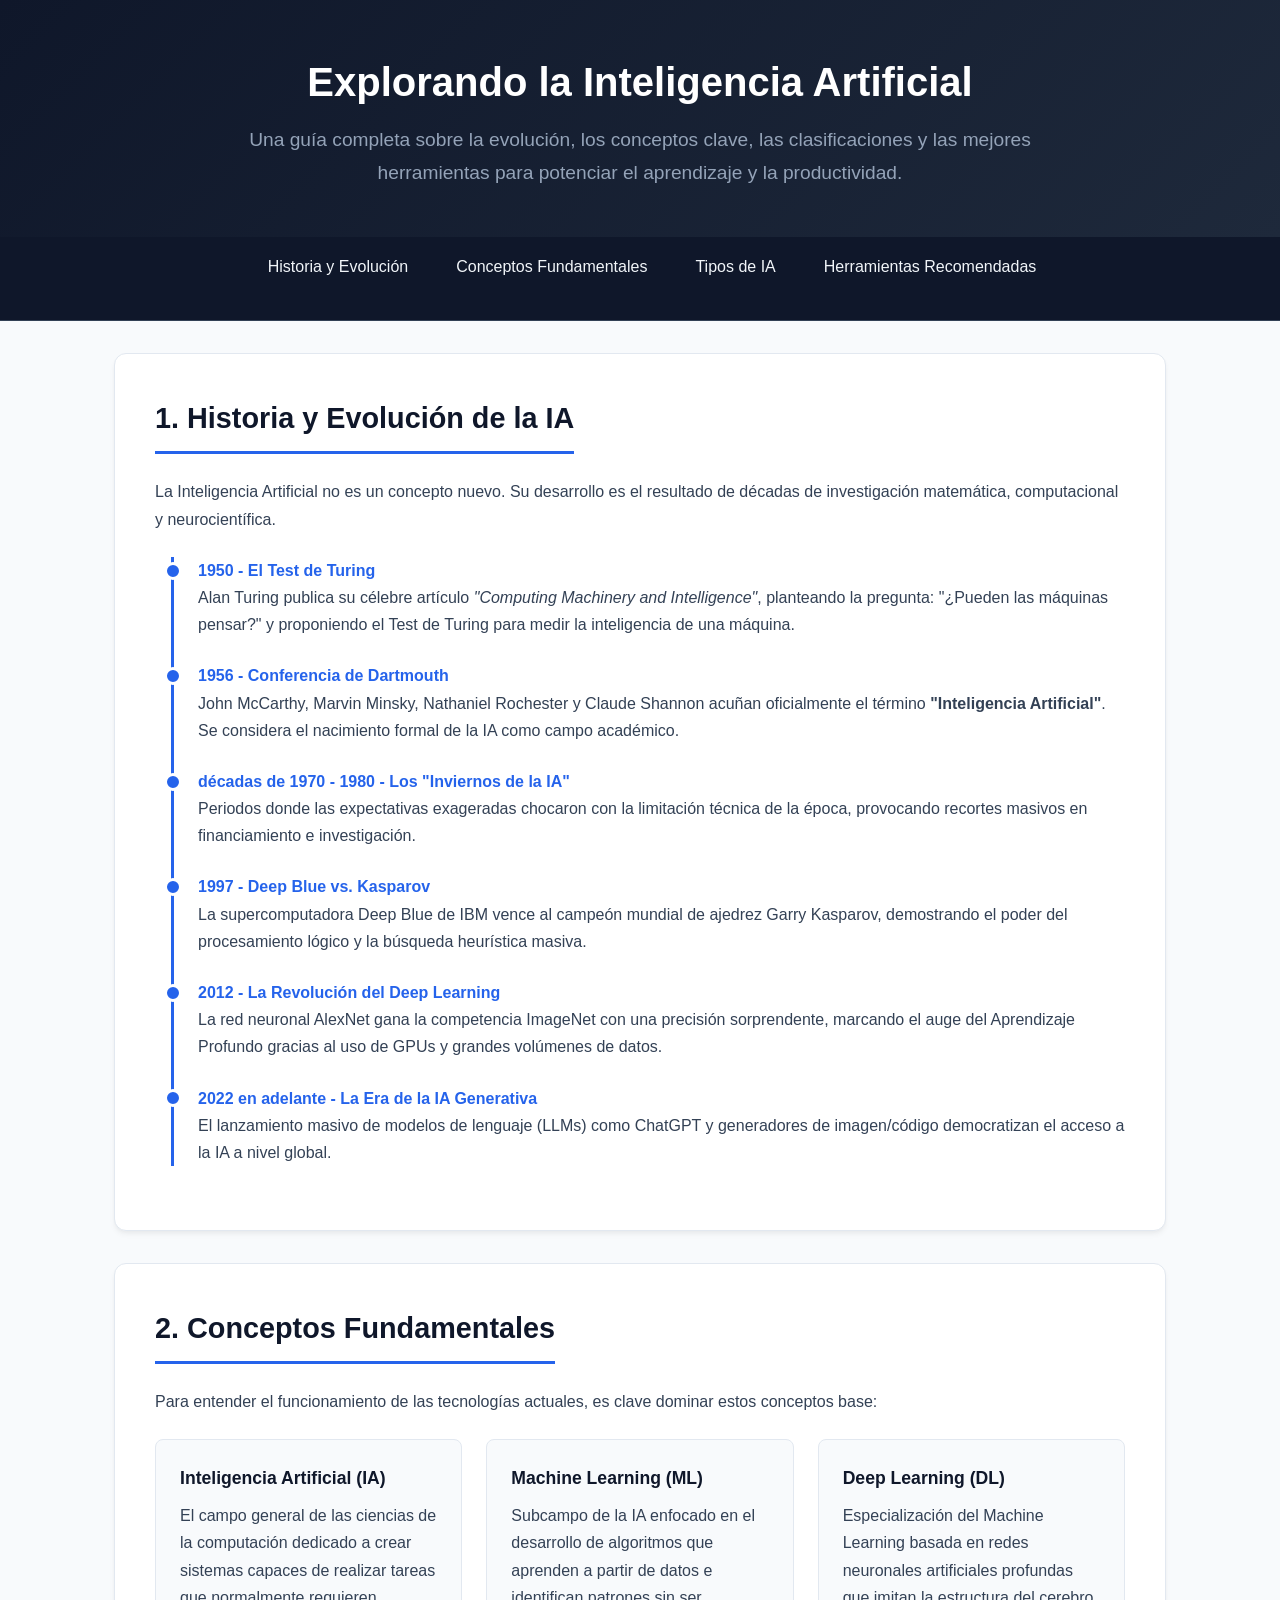
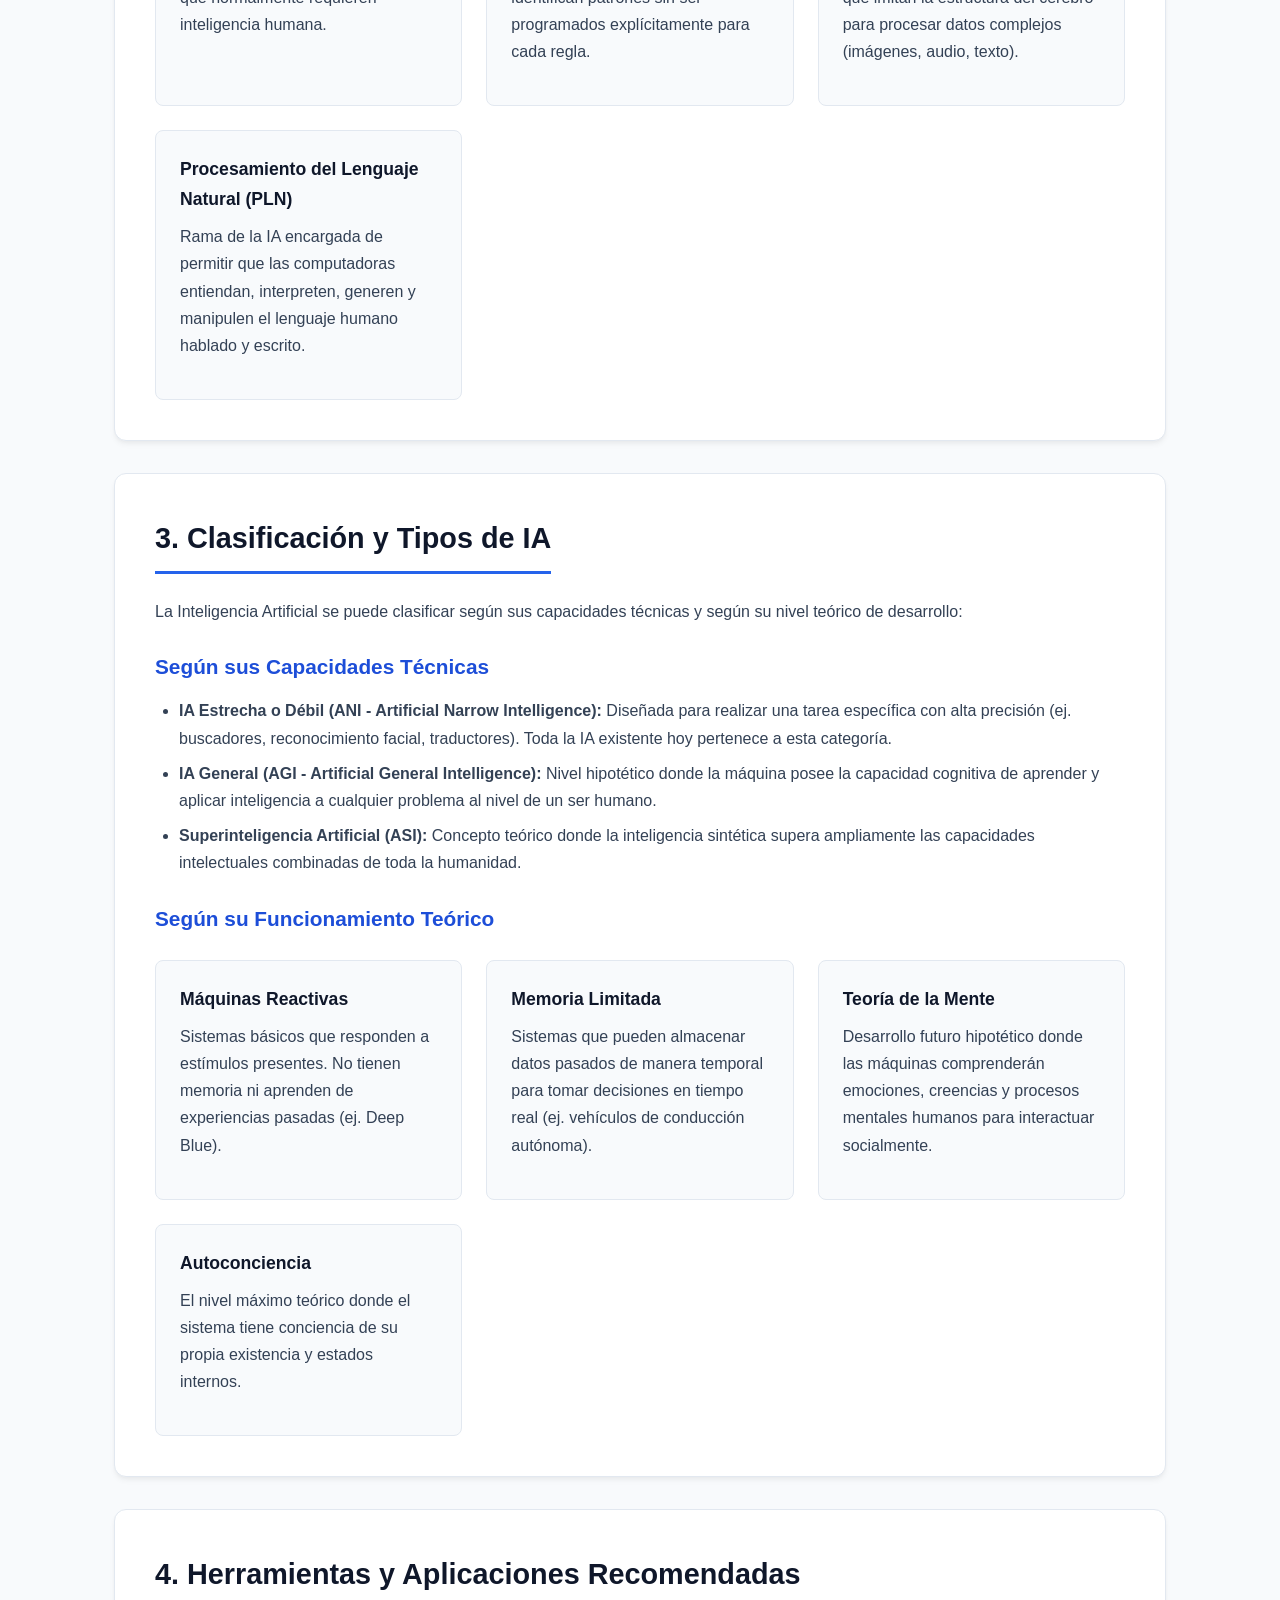
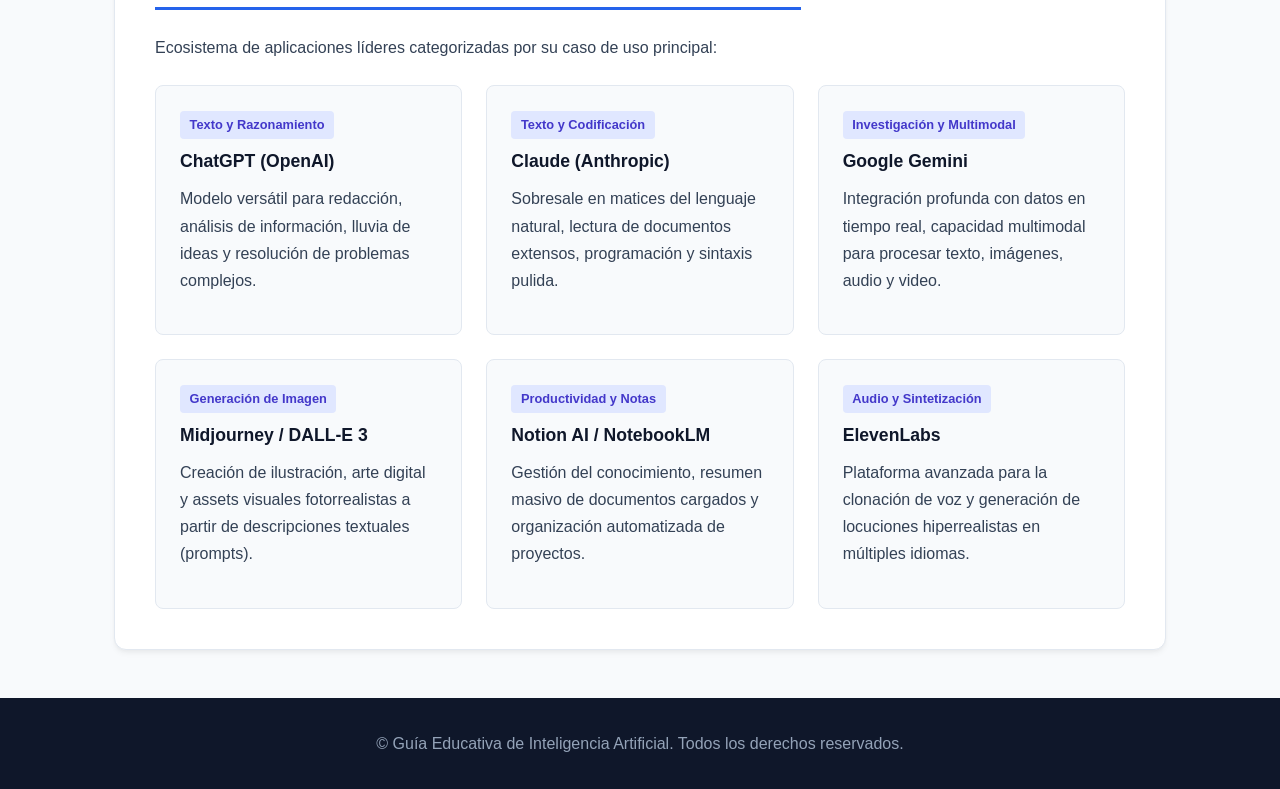
==== index.html @ cfc75004 "Add files via upload" ====
<!DOCTYPE html>
<html lang="es">
<head>
    <meta charset="UTF-8">
    <meta name="viewport" content="width=device-width, initial-scale=1.0">
    <title>Guía Completa de Inteligencia Artificial | Conceptos, Historia y Herramientas</title>
    <style>
        :root {
            --primary-color: #2563eb;
            --primary-dark: #1d4ed8;
            --secondary-color: #0f172a;
            --bg-color: #f8fafc;
            --card-bg: #ffffff;
            --text-color: #334155;
            --heading-color: #0f172a;
            --border-color: #e2e8f0;
            --accent-color: #3b82f6;
        }

        * {
            box-sizing: border-box;
            margin: 0;
            padding: 0;
        }

        body {
            font-family: 'Segoe UI', Roboto, Helvetica, Arial, sans-serif;
            line-height: 1.7;
            background-color: var(--bg-color);
            color: var(--text-color);
        }

        /* Header & Navegación */
        header {
            background: linear-gradient(135deg, var(--secondary-color), #1e293b);
            color: #ffffff;
            padding: 3rem 1.5rem;
            text-align: center;
        }

        header h1 {
            font-size: 2.5rem;
            margin-bottom: 0.5rem;
            color: #ffffff;
        }

        header p {
            font-size: 1.2rem;
            color: #94a3b8;
            max-width: 800px;
            margin: 0 auto;
        }

        nav {
            background-color: var(--secondary-color);
            position: sticky;
            top: 0;
            z-index: 100;
            border-bottom: 1px solid #334155;
        }

        nav ul {
            display: flex;
            justify-content: center;
            list-style: none;
            flex-wrap: wrap;
        }

        nav a {
            color: #f1f5f9;
            text-decoration: none;
            padding: 1rem 1.5rem;
            display: block;
            font-weight: 500;
            transition: background-color 0.2s, color 0.2s;
        }

        nav a:hover {
            background-color: var(--primary-color);
            color: #ffffff;
        }

        /* Contenedor Principal */
        .container {
            max-width: 1100px;
            margin: 2rem auto;
            padding: 0 1.5rem;
        }

        section {
            background: var(--card-bg);
            padding: 2.5rem;
            margin-bottom: 2rem;
            border-radius: 12px;
            box-shadow: 0 4px 6px -1px rgba(0, 0, 0, 0.05), 0 2px 4px -1px rgba(0, 0, 0, 0.03);
            border: 1px solid var(--border-color);
        }

        h2 {
            color: var(--heading-color);
            font-size: 1.8rem;
            margin-bottom: 1.5rem;
            padding-bottom: 0.5rem;
            border-bottom: 3px solid var(--primary-color);
            display: inline-block;
        }

        h3 {
            color: var(--primary-dark);
            font-size: 1.3rem;
            margin: 1.5rem 0 0.8rem 0;
        }

        p {
            margin-bottom: 1rem;
        }

        /* Línea del Tiempo - Historia */
        .timeline {
            position: relative;
            border-left: 3px solid var(--primary-color);
            margin: 1.5rem 0 1.5rem 1rem;
            padding-left: 1.5rem;
        }

        .timeline-item {
            margin-bottom: 1.5rem;
            position: relative;
        }

        .timeline-item::before {
            content: '';
            position: absolute;
            left: -2.1rem;
            top: 0.3rem;
            width: 12px;
            height: 12px;
            border-radius: 50%;
            background-color: var(--primary-color);
            border: 3px solid #ffffff;
        }

        .timeline-date {
            font-weight: bold;
            color: var(--primary-color);
        }

        /* Tarjetas y Rejillas */
        .grid {
            display: grid;
            grid-template-columns: repeat(auto-fit, minmax(280px, 1fr));
            gap: 1.5rem;
            margin-top: 1.5rem;
        }

        .card {
            background-color: #f8fafc;
            border: 1px solid var(--border-color);
            border-radius: 8px;
            padding: 1.5rem;
            transition: transform 0.2s, box-shadow 0.2s;
        }

        .card:hover {
            transform: translateY(-3px);
            box-shadow: 0 10px 15px -3px rgba(0, 0, 0, 0.1);
        }

        .card h4 {
            color: var(--heading-color);
            margin-bottom: 0.5rem;
            font-size: 1.1rem;
        }

        /* Etiqueta de categorías */
        .badge {
            display: inline-block;
            background-color: #e0e7ff;
            color: #4338ca;
            font-size: 0.8rem;
            padding: 0.2rem 0.6rem;
            border-radius: 4px;
            font-weight: 600;
            margin-bottom: 0.5rem;
        }

        /* Listas detalladas */
        ul {
            margin-left: 1.5rem;
            margin-bottom: 1rem;
        }

        li {
            margin-bottom: 0.5rem;
        }

        /* Footer */
        footer {
            text-align: center;
            padding: 2rem;
            background-color: var(--secondary-color);
            color: #94a3b8;
            margin-top: 3rem;
        }

        footer p {
            margin: 0;
        }

        /* Responsive */
        @media (max-width: 768px) {
            header h1 {
                font-size: 1.8rem;
            }
            nav ul {
                flex-direction: column;
                text-align: center;
            }
            section {
                padding: 1.5rem;
            }
        }
    </style>
</head>
<body>

    <header>
        <h1>Explorando la Inteligencia Artificial</h1>
        <p>Una guía completa sobre la evolución, los conceptos clave, las clasificaciones y las mejores herramientas para potenciar el aprendizaje y la productividad.</p>
    </header>

    <nav>
        <ul>
            <li><a href="#historia">Historia y Evolución</a></li>
            <li><a href="#conceptos">Conceptos Fundamentales</a></li>
            <li><a href="#tipos">Tipos de IA</a></li>
            <li><a href="#herramientas">Herramientas Recomendadas</a></li>
        </ul>
    </nav>

    <div class="container">

        <!-- SECCIÓN 1: HISTORIA -->
        <section id="historia">
            <h2>1. Historia y Evolución de la IA</h2>
            <p>La Inteligencia Artificial no es un concepto nuevo. Su desarrollo es el resultado de décadas de investigación matemática, computacional y neurocientífica.</p>

            <div class="timeline">
                <div class="timeline-item">
                    <span class="timeline-date">1950 - El Test de Turing</span>
                    <p>Alan Turing publica su célebre artículo <em>"Computing Machinery and Intelligence"</em>, planteando la pregunta: "¿Pueden las máquinas pensar?" y proponiendo el Test de Turing para medir la inteligencia de una máquina.</p>
                </div>
                <div class="timeline-item">
                    <span class="timeline-date">1956 - Conferencia de Dartmouth</span>
                    <p>John McCarthy, Marvin Minsky, Nathaniel Rochester y Claude Shannon acuñan oficialmente el término <strong>"Inteligencia Artificial"</strong>. Se considera el nacimiento formal de la IA como campo académico.</p>
                </div>
                <div class="timeline-item">
                    <span class="timeline-date">décadas de 1970 - 1980 - Los "Inviernos de la IA"</span>
                    <p>Periodos donde las expectativas exageradas chocaron con la limitación técnica de la época, provocando recortes masivos en financiamiento e investigación.</p>
                </div>
                <div class="timeline-item">
                    <span class="timeline-date">1997 - Deep Blue vs. Kasparov</span>
                    <p>La supercomputadora Deep Blue de IBM vence al campeón mundial de ajedrez Garry Kasparov, demostrando el poder del procesamiento lógico y la búsqueda heurística masiva.</p>
                </div>
                <div class="timeline-item">
                    <span class="timeline-date">2012 - La Revolución del Deep Learning</span>
                    <p>La red neuronal AlexNet gana la competencia ImageNet con una precisión sorprendente, marcando el auge del Aprendizaje Profundo gracias al uso de GPUs y grandes volúmenes de datos.</p>
                </div>
                <div class="timeline-item">
                    <span class="timeline-date">2022 en adelante - La Era de la IA Generativa</span>
                    <p>El lanzamiento masivo de modelos de lenguaje (LLMs) como ChatGPT y generadores de imagen/código democratizan el acceso a la IA a nivel global.</p>
                </div>
            </div>
        </section>

        <!-- SECCIÓN 2: CONCEPTOS -->
        <section id="conceptos">
            <h2>2. Conceptos Fundamentales</h2>
            <p>Para entender el funcionamiento de las tecnologías actuales, es clave dominar estos conceptos base:</p>

            <div class="grid">
                <div class="card">
                    <h4>Inteligencia Artificial (IA)</h4>
                    <p>El campo general de las ciencias de la computación dedicado a crear sistemas capaces de realizar tareas que normalmente requieren inteligencia humana.</p>
                </div>
                <div class="card">
                    <h4>Machine Learning (ML)</h4>
                    <p>Subcampo de la IA enfocado en el desarrollo de algoritmos que aprenden a partir de datos e identifican patrones sin ser programados explícitamente para cada regla.</p>
                </div>
                <div class="card">
                    <h4>Deep Learning (DL)</h4>
                    <p>Especialización del Machine Learning basada en redes neuronales artificiales profundas que imitan la estructura del cerebro para procesar datos complejos (imágenes, audio, texto).</p>
                </div>
                <div class="card">
                    <h4>Procesamiento del Lenguaje Natural (PLN)</h4>
                    <p>Rama de la IA encargada de permitir que las computadoras entiendan, interpreten, generen y manipulen el lenguaje humano hablado y escrito.</p>
                </div>
            </div>
        </section>

        <!-- SECCIÓN 3: TIPOS DE IA -->
        <section id="tipos">
            <h2>3. Clasificación y Tipos de IA</h2>
            <p>La Inteligencia Artificial se puede clasificar según sus capacidades técnicas y según su nivel teórico de desarrollo:</p>

            <h3>Según sus Capacidades Técnicas</h3>
            <ul>
                <li><strong>IA Estrecha o Débil (ANI - Artificial Narrow Intelligence):</strong> Diseñada para realizar una tarea específica con alta precisión (ej. buscadores, reconocimiento facial, traductores). Toda la IA existente hoy pertenece a esta categoría.</li>
                <li><strong>IA General (AGI - Artificial General Intelligence):</strong> Nivel hipotético donde la máquina posee la capacidad cognitiva de aprender y aplicar inteligencia a cualquier problema al nivel de un ser humano.</li>
                <li><strong>Superinteligencia Artificial (ASI):</strong> Concepto teórico donde la inteligencia sintética supera ampliamente las capacidades intelectuales combinadas de toda la humanidad.</li>
            </ul>

            <h3>Según su Funcionamiento Teórico</h3>
            <div class="grid">
                <div class="card">
                    <h4>Máquinas Reactivas</h4>
                    <p>Sistemas básicos que responden a estímulos presentes. No tienen memoria ni aprenden de experiencias pasadas (ej. Deep Blue).</p>
                </div>
                <div class="card">
                    <h4>Memoria Limitada</h4>
                    <p>Sistemas que pueden almacenar datos pasados de manera temporal para tomar decisiones en tiempo real (ej. vehículos de conducción autónoma).</p>
                </div>
                <div class="card">
                    <h4>Teoría de la Mente</h4>
                    <p>Desarrollo futuro hipotético donde las máquinas comprenderán emociones, creencias y procesos mentales humanos para interactuar socialmente.</p>
                </div>
                <div class="card">
                    <h4>Autoconciencia</h4>
                    <p>El nivel máximo teórico donde el sistema tiene conciencia de su propia existencia y estados internos.</p>
                </div>
            </div>
        </section>

        <!-- SECCIÓN 4: HERRAMIENTAS Y APPS RECOMENDADAS -->
        <section id="herramientas">
            <h2>4. Herramientas y Aplicaciones Recomendadas</h2>
            <p>Ecosistema de aplicaciones líderes categorizadas por su caso de uso principal:</p>

            <div class="grid">
                <!-- Texto y Modelos de Lenguaje -->
                <div class="card">
                    <span class="badge">Texto y Razonamiento</span>
                    <h4>ChatGPT (OpenAI)</h4>
                    <p>Modelo versátil para redacción, análisis de información, lluvia de ideas y resolución de problemas complejos.</p>
                </div>

                <div class="card">
                    <span class="badge">Texto y Codificación</span>
                    <h4>Claude (Anthropic)</h4>
                    <p>Sobresale en matices del lenguaje natural, lectura de documentos extensos, programación y sintaxis pulida.</p>
                </div>

                <div class="card">
                    <span class="badge">Investigación y Multimodal</span>
                    <h4>Google Gemini</h4>
                    <p>Integración profunda con datos en tiempo real, capacidad multimodal para procesar texto, imágenes, audio y video.</p>
                </div>

                <!-- Diseño e Imagen -->
                <div class="card">
                    <span class="badge">Generación de Imagen</span>
                    <h4>Midjourney / DALL-E 3</h4>
                    <p>Creación de ilustración, arte digital y assets visuales fotorrealistas a partir de descripciones textuales (prompts).</p>
                </div>

                <!-- Productividad y Video/Audio -->
                <div class="card">
                    <span class="badge">Productividad y Notas</span>
                    <h4>Notion AI / NotebookLM</h4>
                    <p>Gestión del conocimiento, resumen masivo de documentos cargados y organización automatizada de proyectos.</p>
                </div>

                <div class="card">
                    <span class="badge">Audio y Sintetización</span>
                    <h4>ElevenLabs</h4>
                    <p>Plataforma avanzada para la clonación de voz y generación de locuciones hiperrealistas en múltiples idiomas.</p>
                </div>
            </div>
        </section>

    </div>

    <footer>
        <p>&copy; Guía Educativa de Inteligencia Artificial. Todos los derechos reservados.</p>
    </footer>

</body>
</html>
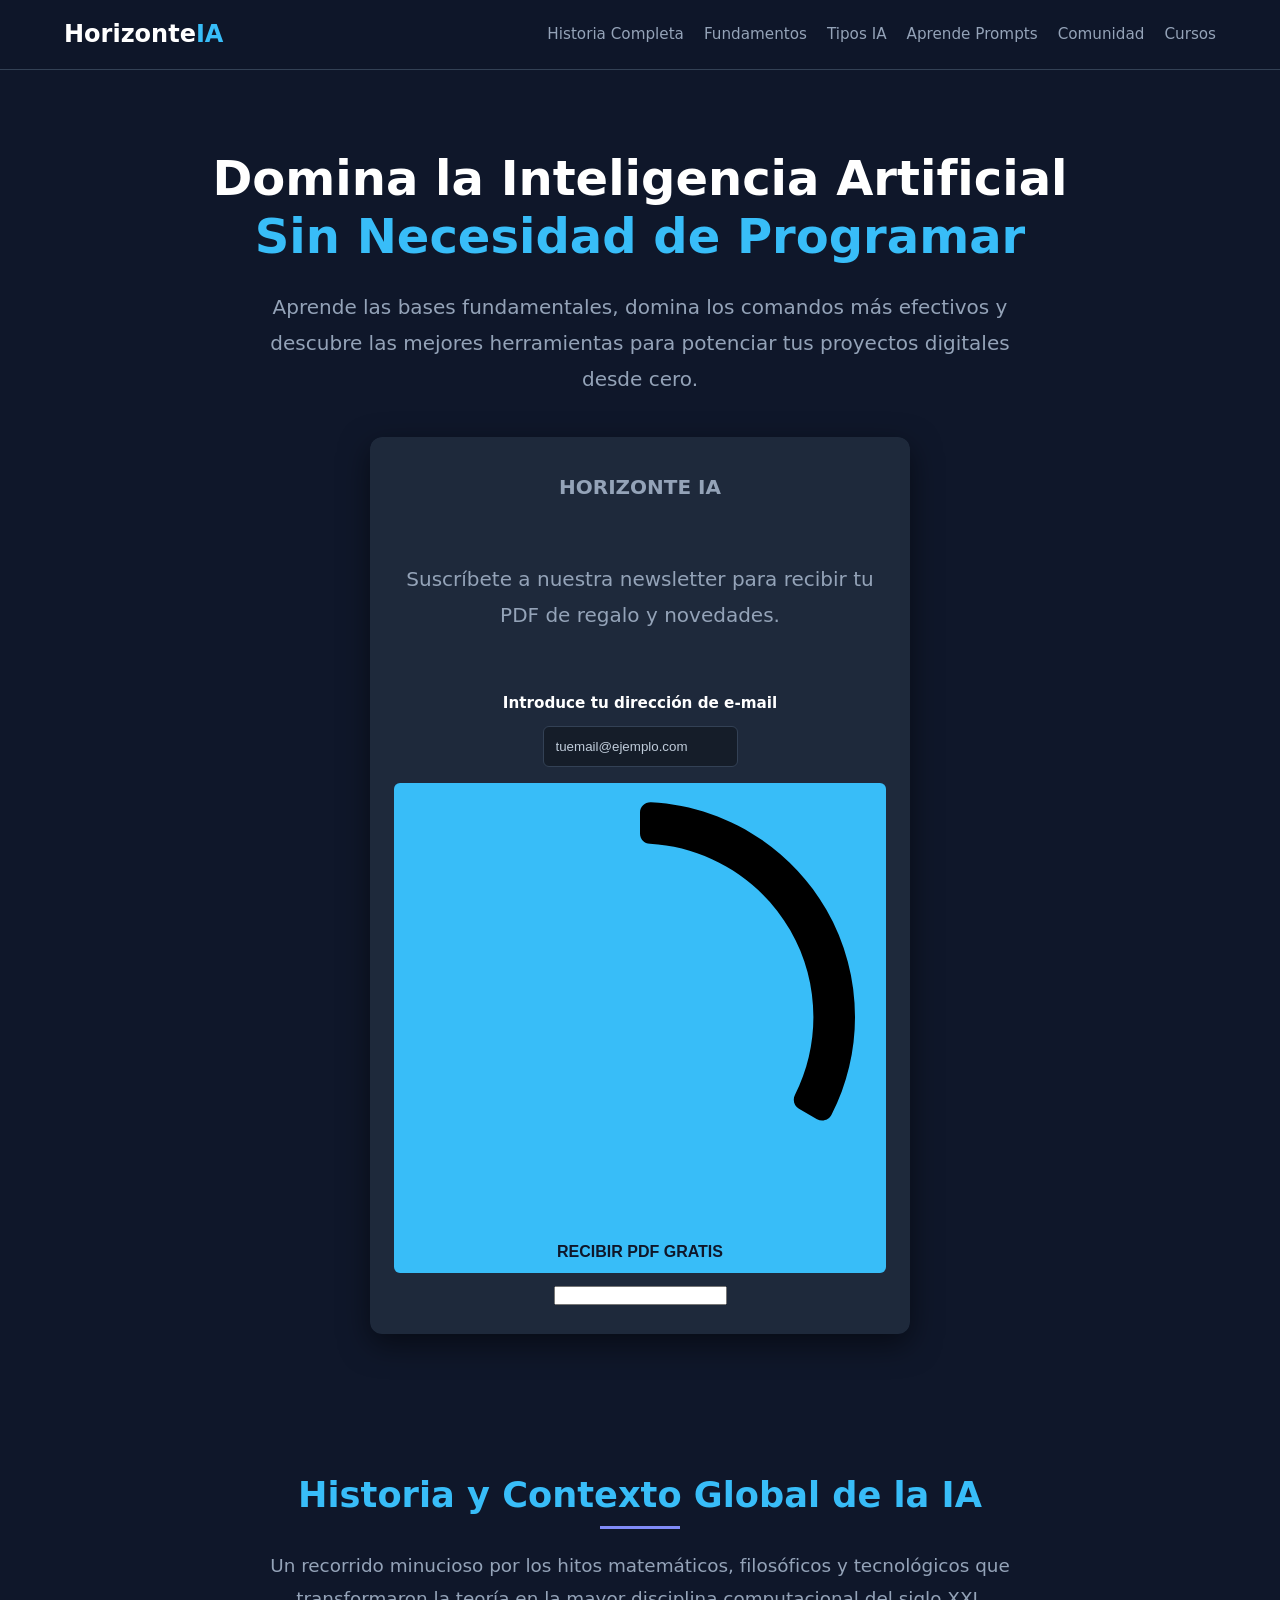
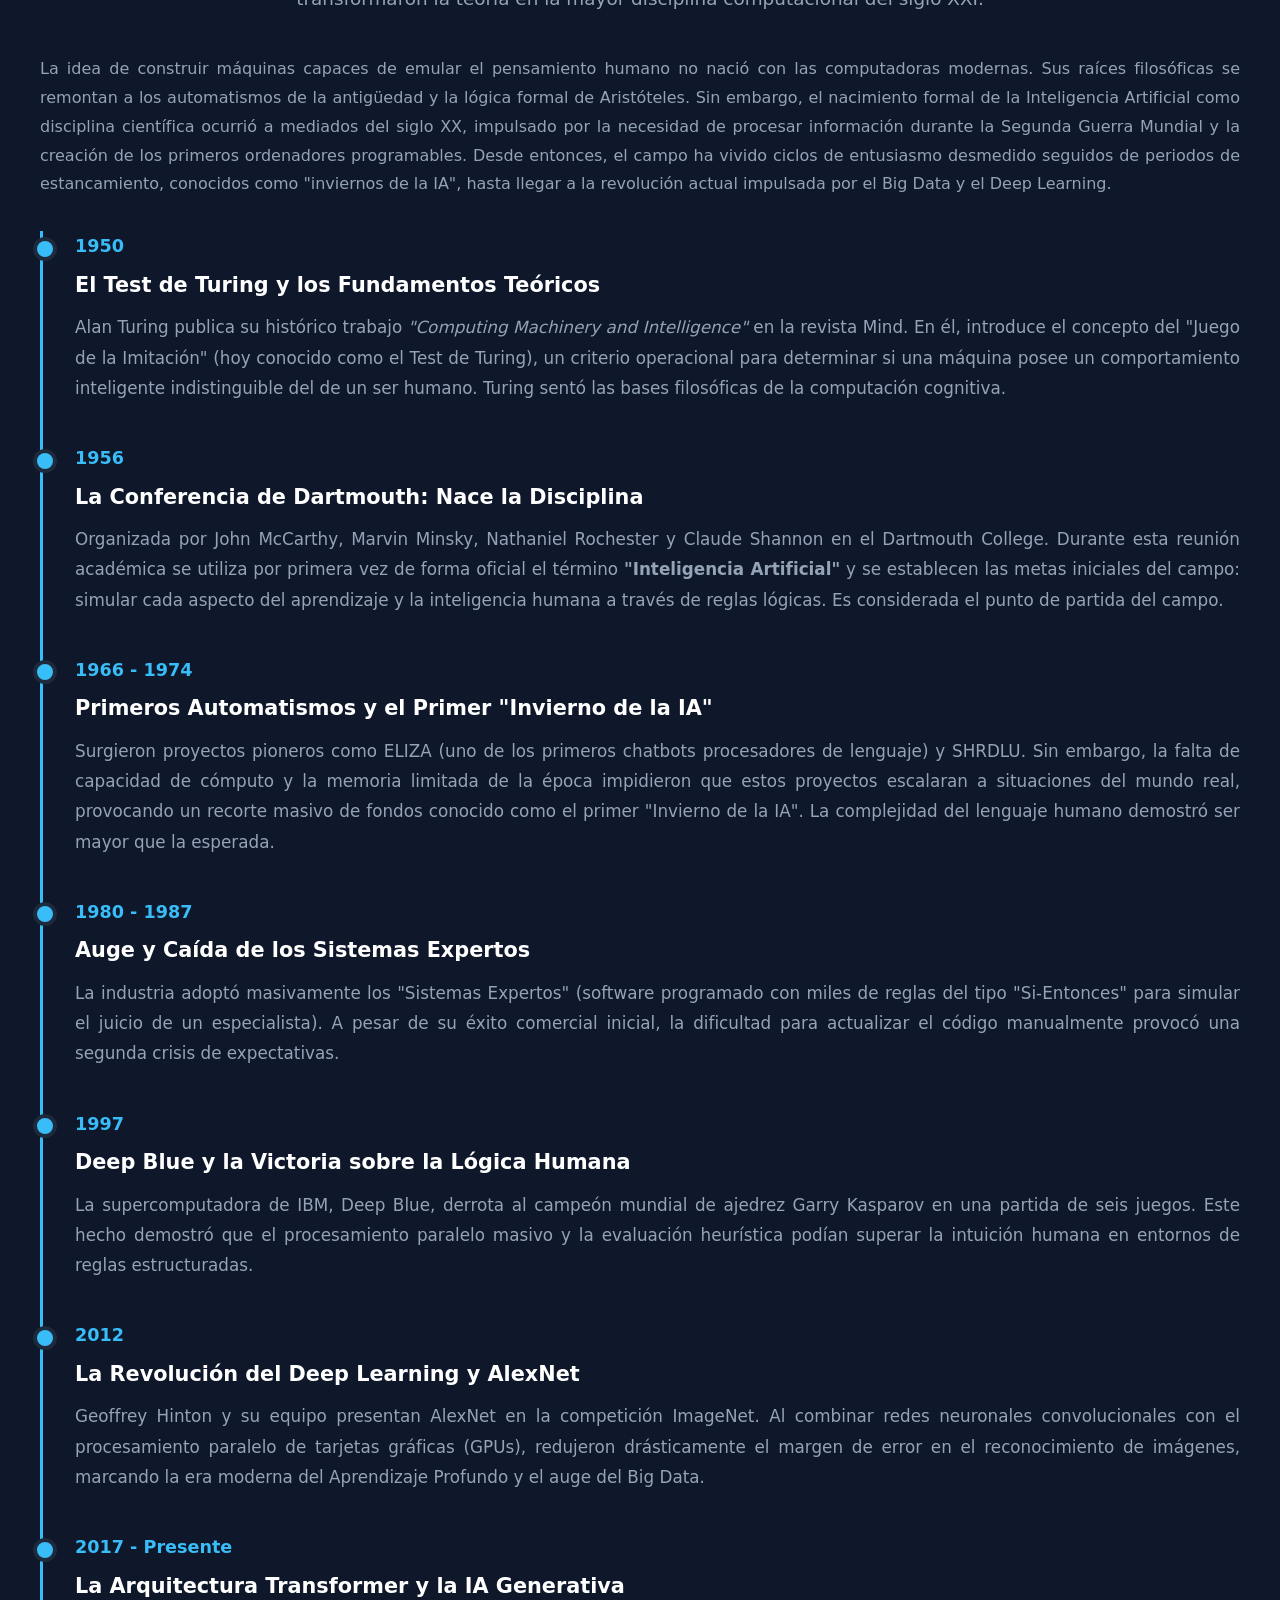
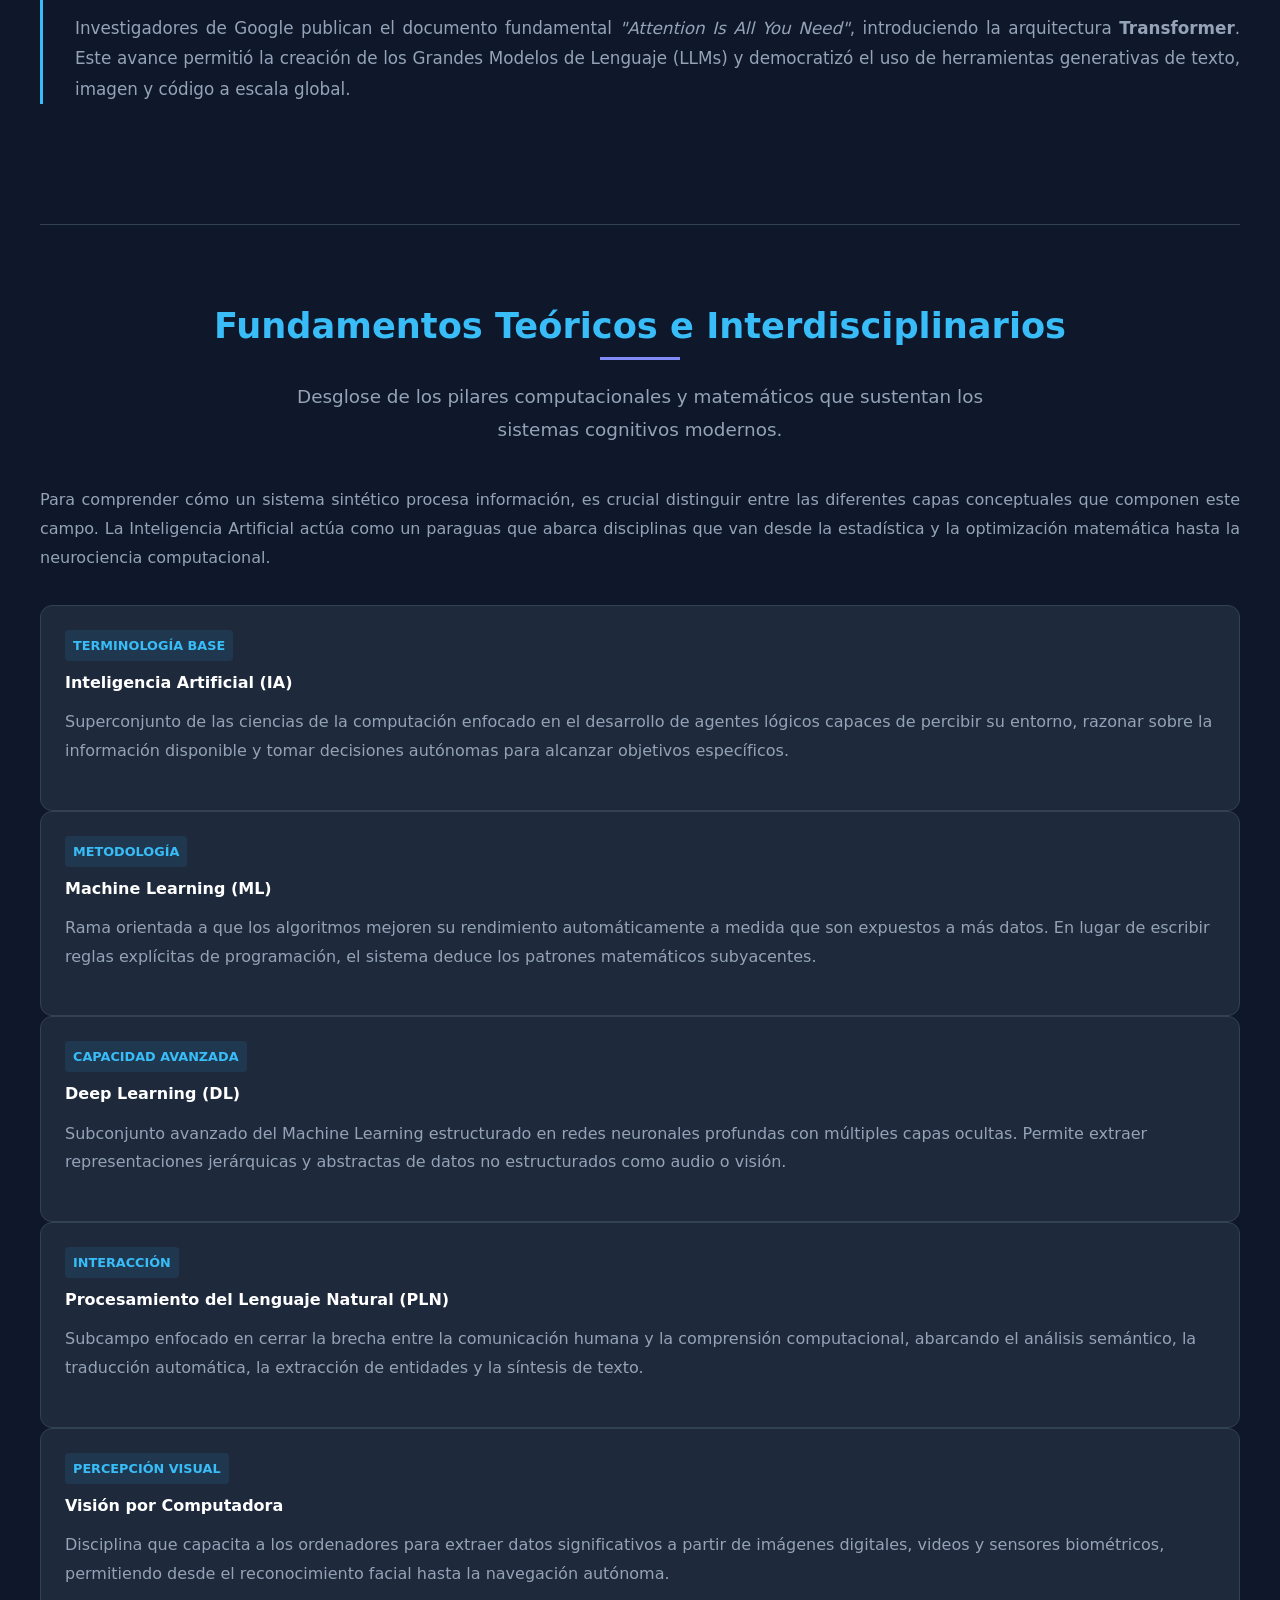
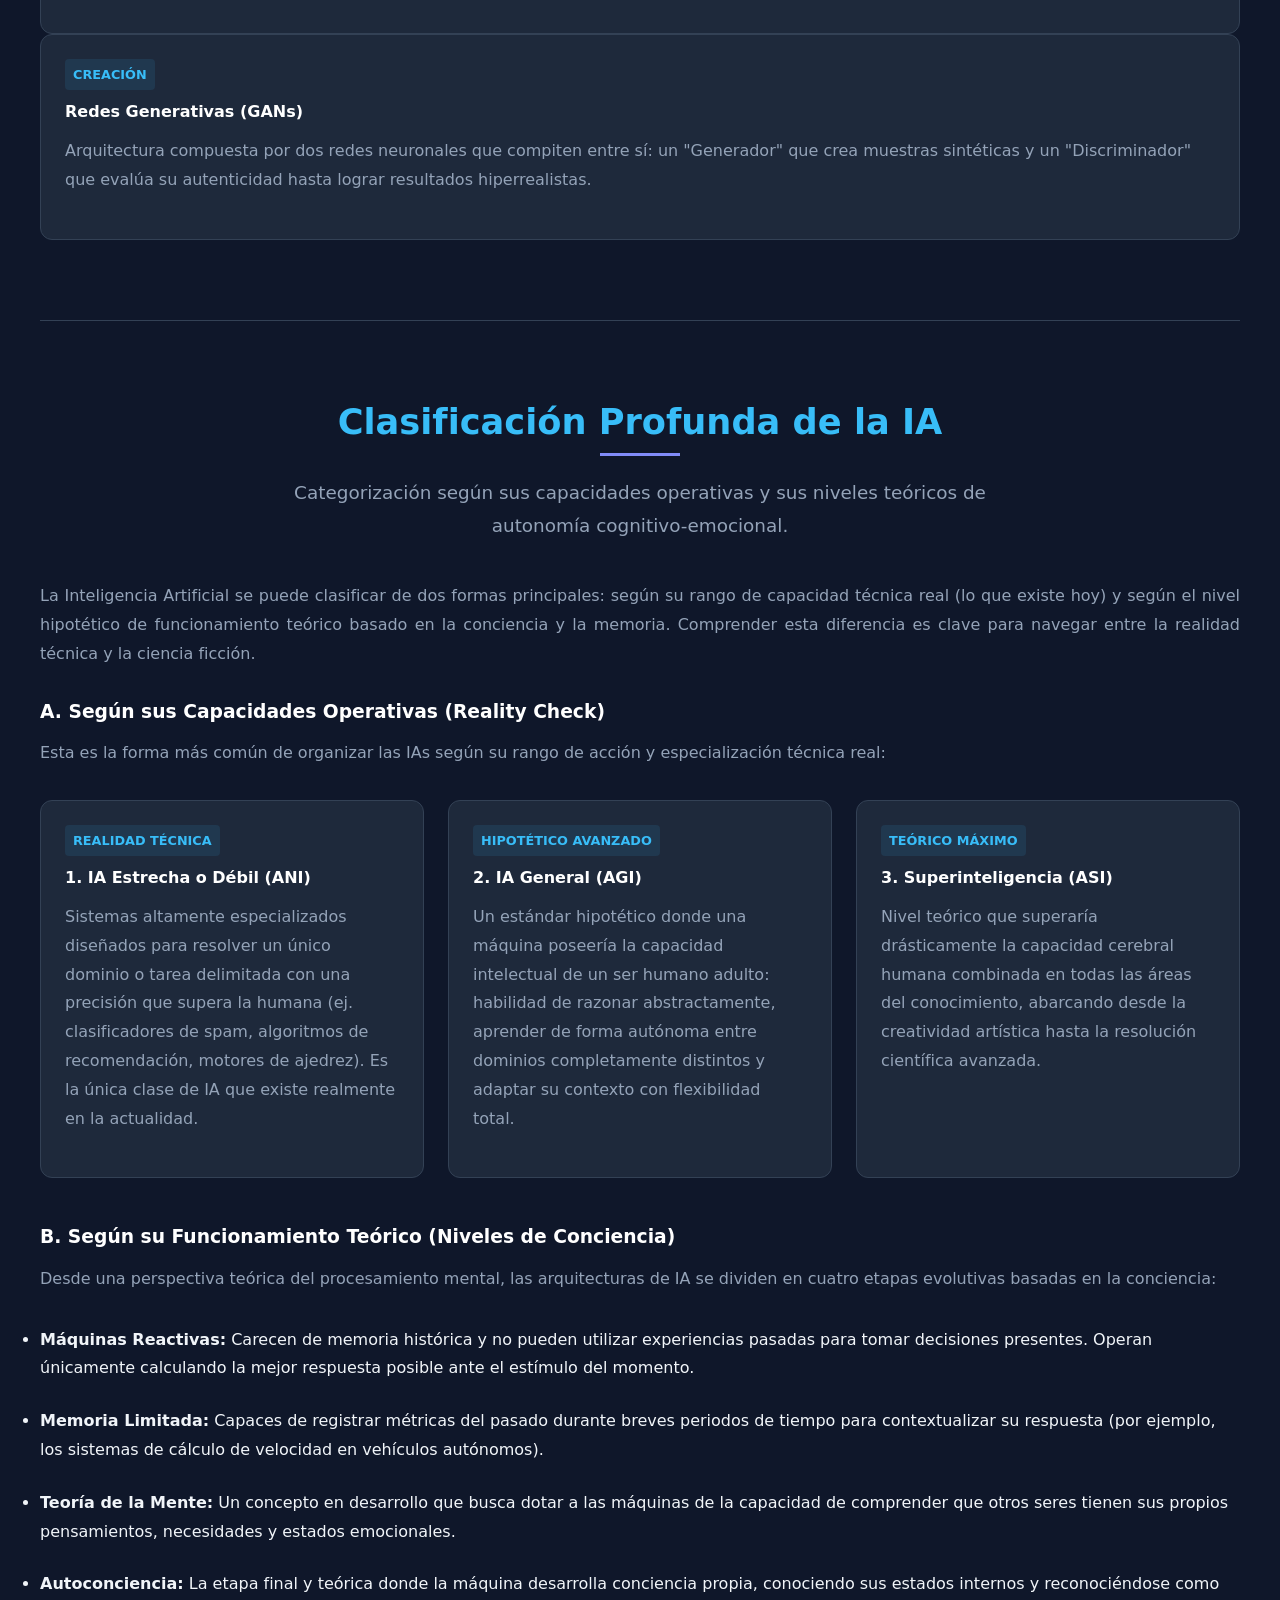
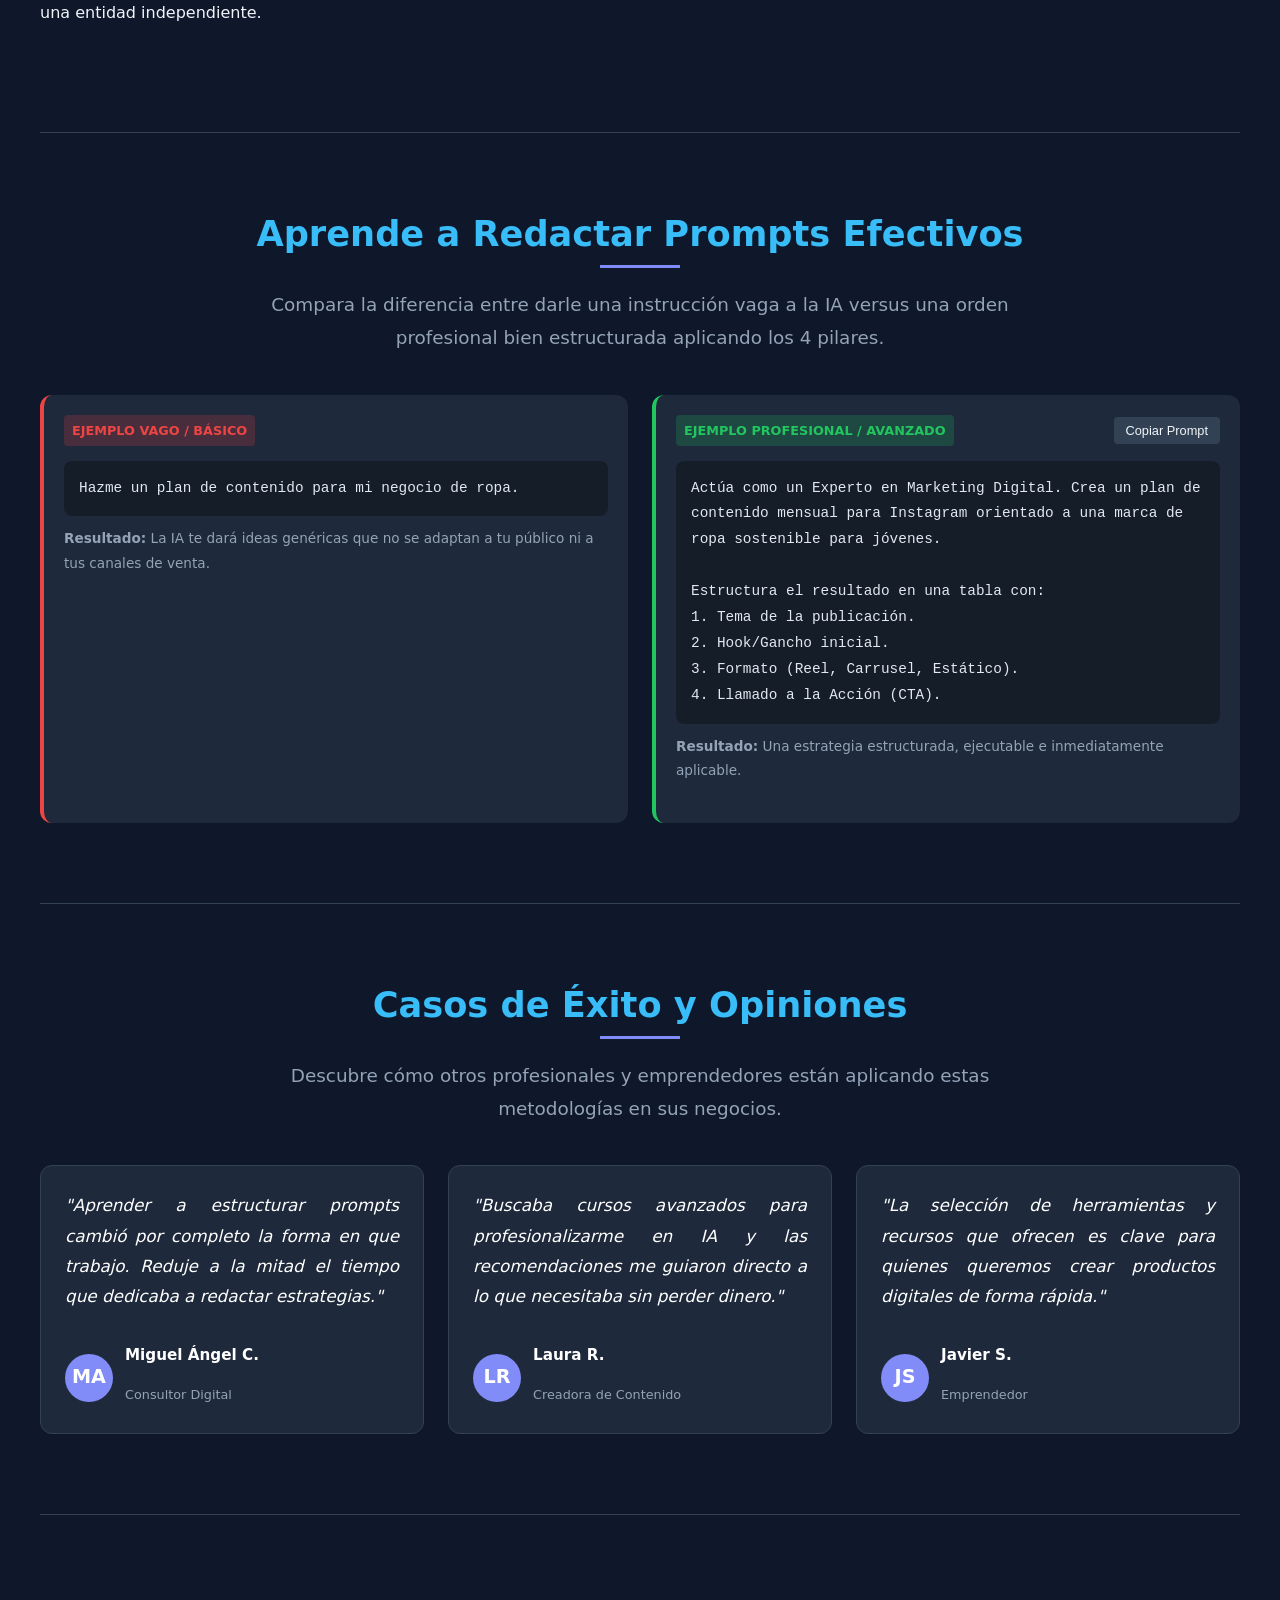
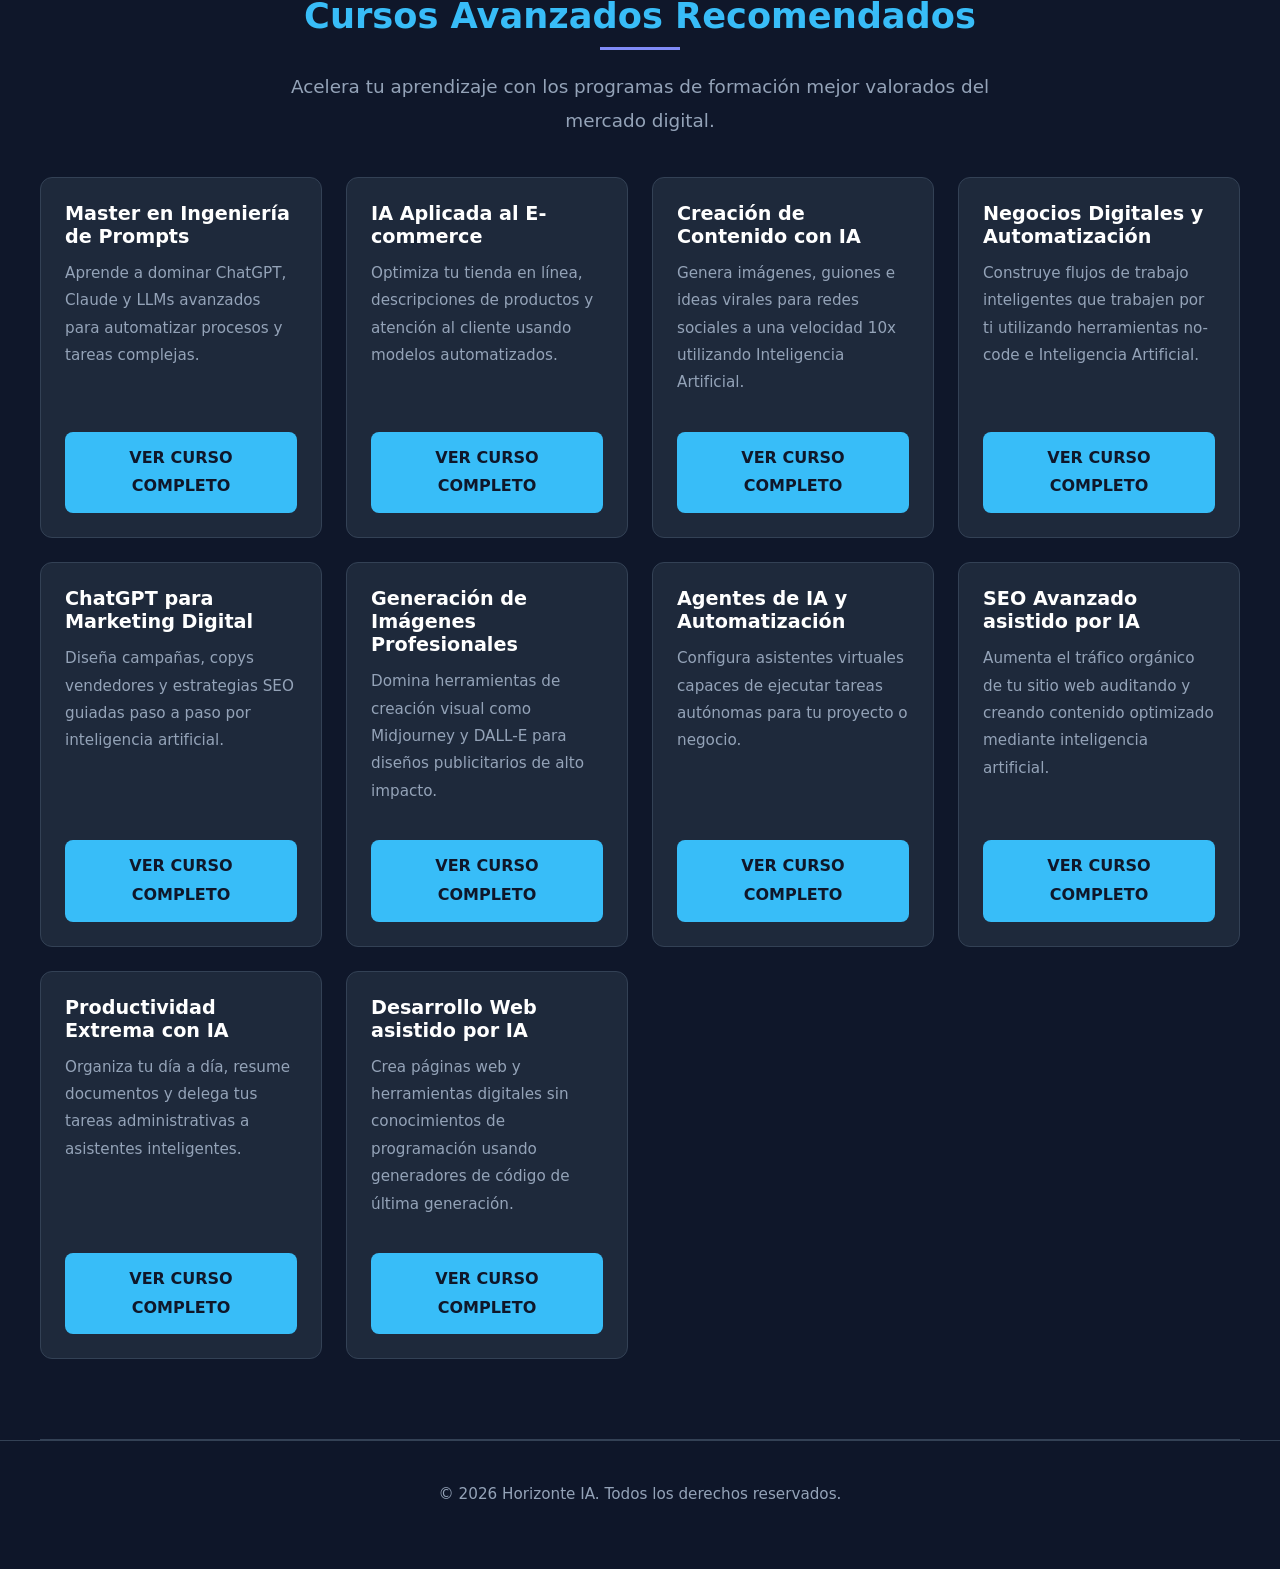
==== commit cbc745bd: "Add files via upload" ====
--- a/index.html
+++ b/index.html
@@ -3,18 +3,79 @@
 <head>
     <meta charset="UTF-8">
     <meta name="viewport" content="width=device-width, initial-scale=1.0">
-    <title>Guía Completa de Inteligencia Artificial | Conceptos, Historia y Herramientas</title>
+    <title>Horizonte IA | Tu Portal Educativo Profesional de Inteligencia Artificial</title>
+    
+    <!-- FUENTES Y CSS DE BREVO (Para el Formulario) -->
+    <style>
+      @font-face {
+        font-display: block;
+        font-family: Roboto;
+        src: url(https://assets.brevo.com/font/Roboto/Latin/normal/normal/7529907e9eaf8ebb5220c5f9850e3811.woff2) format("woff2"), url(https://assets.brevo.com/font/Roboto/Latin/normal/normal/25c678feafdc175a70922a116c9be3e7.woff) format("woff")
+      }
+
+      @font-face {
+        font-display: fallback;
+        font-family: Roboto;
+        font-weight: 600;
+        src: url(https://assets.brevo.com/font/Roboto/Latin/medium/normal/6e9caeeafb1f3491be3e32744bc30440.woff2) format("woff2"), url(https://assets.brevo.com/font/Roboto/Latin/medium/normal/71501f0d8d5aa95960f6475d5487d4c2.woff) format("woff")
+      }
+
+      @font-face {
+        font-display: fallback;
+        font-family: Roboto;
+        font-weight: 700;
+        src: url(https://assets.brevo.com/font/Roboto/Latin/bold/normal/3ef7cf158f310cf752d5ad08cd0e7e60.woff2) format("woff2"), url(https://assets.brevo.com/font/Roboto/Latin/bold/normal/ece3a1d82f18b60bcce0211725c476aa.woff) format("woff")
+      }
+
+      :where(.sib-form-message-panel) {
+        display: none;
+      }
+
+      :where(.sib-form-message-panel .sib-notification__icon) {
+        width: 20px;
+        height: 20px;
+      }
+
+      #sib-container input:-ms-input-placeholder {
+        font-family: Helvetica, sans-serif;
+        text-align: left;
+        color: #c0ccda;
+      }
+
+      #sib-container input::placeholder {
+        font-family: Helvetica, sans-serif;
+        text-align: left;
+        color: #c0ccda;
+      }
+
+      #sib-container textarea::placeholder {
+        font-family: Helvetica, sans-serif;
+        text-align: left;
+        color: #c0ccda;
+      }
+
+      #sib-container a {
+        text-decoration: underline;
+        color: #2BB2FC;
+      }
+    </style>
+    <link rel="stylesheet" href="https://sibforms.com/forms/end-form/build/sib-styles.css">
+
+    <!-- ESTILOS GENERALES PROFESIONALES DEL PORTAL "HORIZONTE IA" -->
     <style>
         :root {
-            --primary-color: #2563eb;
-            --primary-dark: #1d4ed8;
-            --secondary-color: #0f172a;
-            --bg-color: #f8fafc;
-            --card-bg: #ffffff;
-            --text-color: #334155;
-            --heading-color: #0f172a;
-            --border-color: #e2e8f0;
-            --accent-color: #3b82f6;
+            --secondary: #0f172a; /* Fondo muy oscuro, casi negro */
+            --surface: #1e293b; /* Fondo de tarjetas */
+            --primary: #38bdf8; /* Azul claro para elementos activos */
+            --primary-dark: #0284c7; /* Azul hover */
+            --accent: #818cf8; /* Acento secundario (testimonios/categorías) */
+            --text-main: #f1f5f9; /* Texto principal claro */
+            --text-heading: #ffffff; /* Títulos */
+            --text-muted: #94a3b8; /* Texto secundario */
+            --border: #334155; /* Bordes suaves */
+            --accent-bg: rgba(56, 189, 248, 0.1); /* Fondo para badges */
+            --error: #ef4444;
+            --success: #22c55e;
         }
 
         * {
@@ -23,366 +84,853 @@
             padding: 0;
         }
 
+        html {
+            scroll-behavior: smooth;
+        }
+
         body {
-            font-family: 'Segoe UI', Roboto, Helvetica, Arial, sans-serif;
-            line-height: 1.7;
-            background-color: var(--bg-color);
-            color: var(--text-color);
-        }
-
-        /* Header & Navegación */
-        header {
-            background: linear-gradient(135deg, var(--secondary-color), #1e293b);
-            color: #ffffff;
-            padding: 3rem 1.5rem;
+            font-family: 'Segoe UI', system-ui, -apple-system, sans-serif;
+            line-height: 1.8;
+            background-color: var(--secondary);
+            color: var(--text-main);
+            padding-top: 70px; /* Espacio para el navbar fijo */
+        }
+
+        .container {
+            max-width: 1200px;
+            margin: 0 auto;
+            padding: 0 1.5rem;
+        }
+
+        h1, h2, h3, h4 {
+            line-height: 1.2;
+            margin-bottom: 1rem;
+            color: var(--text-heading);
+        }
+
+        h2 {
+            font-size: 2.2rem;
             text-align: center;
-        }
-
-        header h1 {
-            font-size: 2.5rem;
-            margin-bottom: 0.5rem;
-            color: #ffffff;
-        }
-
-        header p {
-            font-size: 1.2rem;
-            color: #94a3b8;
-            max-width: 800px;
+            color: var(--primary);
+            margin-bottom: 2.5rem;
+            position: relative;
+        }
+
+        h2::after {
+            content: '';
+            display: block;
+            width: 80px;
+            height: 3px;
+            background: var(--accent);
+            margin: 10px auto 0;
+        }
+
+        .section-desc {
+            text-align: center;
+            max-width: 750px;
+            margin: -20px auto 40px;
+            color: var(--text-muted);
+            font-size: 1.15rem;
+        }
+
+        p {
+            color: var(--text-muted);
+            margin-bottom: 1.25rem;
+        }
+
+        .section {
+            padding: 80px 0;
+            border-bottom: 1px solid var(--border);
+        }
+
+        /* Botón General */
+        .btn {
+            display: inline-block;
+            background-color: var(--primary);
+            color: var(--secondary);
+            font-weight: 700;
+            padding: 12px 24px;
+            border-radius: 8px;
+            text-decoration: none;
+            transition: all 0.3s ease;
+            text-align: center;
+            border: none;
+            cursor: pointer;
+        }
+
+        .btn:hover {
+            background-color: var(--primary-dark);
+            transform: translateY(-2px);
+            box-shadow: 0 0 15px rgba(56, 189, 248, 0.4);
+        }
+
+        /* NAVBAR STICKY PROFESIONAL */
+        .navbar {
+            position: fixed;
+            top: 0;
+            left: 0;
+            width: 100%;
+            height: 70px;
+            background-color: rgba(15, 23, 42, 0.95);
+            backdrop-filter: blur(10px);
+            border-bottom: 1px solid var(--border);
+            z-index: 1000;
+            display: flex;
+            align-items: center;
+        }
+
+        .navbar-content {
+            display: flex;
+            justify-content: space-between;
+            align-items: center;
+            width: 100%;
+        }
+
+        .logo {
+            font-size: 1.5rem;
+            font-weight: 800;
+            color: var(--text-heading);
+            text-decoration: none;
+        }
+
+        .logo span {
+            color: var(--primary);
+        }
+
+        .nav-links {
+            display: flex;
+            gap: 20px;
+            list-style: none;
+        }
+
+        .nav-links a {
+            color: var(--text-muted);
+            text-decoration: none;
+            font-size: 0.95rem;
+            font-weight: 500;
+            transition: color 0.3s ease;
+        }
+
+        .nav-links a:hover {
+            color: var(--primary);
+        }
+
+        /* HERO SECTION */
+        .hero {
+            text-align: center;
+            padding: 80px 0 60px;
+        }
+
+        .hero h1 {
+            font-size: 3rem;
+            margin-bottom: 1.5rem;
+            font-weight: 800;
+        }
+
+        .hero h1 span {
+            color: var(--primary);
+        }
+
+        .hero p {
+            font-size: 1.25rem;
+            max-width: 750px;
+            margin: 0 auto 2.5rem;
+        }
+
+        /* CONTENEDOR INTEGRADO BREVO (En Hero y Boletín) */
+        .brevo-form-container {
+            max-width: 540px;
             margin: 0 auto;
-        }
-
-        nav {
-            background-color: var(--secondary-color);
-            position: sticky;
-            top: 0;
-            z-index: 100;
-            border-bottom: 1px solid #334155;
-        }
-
-        nav ul {
-            display: flex;
-            justify-content: center;
-            list-style: none;
-            flex-wrap: wrap;
-        }
-
-        nav a {
-            color: #f1f5f9;
-            text-decoration: none;
-            padding: 1rem 1.5rem;
-            display: block;
-            font-weight: 500;
-            transition: background-color 0.2s, color 0.2s;
-        }
-
-        nav a:hover {
-            background-color: var(--primary-color);
-            color: #ffffff;
-        }
-
-        /* Contenedor Principal */
-        .container {
-            max-width: 1100px;
-            margin: 2rem auto;
-            padding: 0 1.5rem;
-        }
-
-        section {
-            background: var(--card-bg);
-            padding: 2.5rem;
-            margin-bottom: 2rem;
             border-radius: 12px;
-            box-shadow: 0 4px 6px -1px rgba(0, 0, 0, 0.05), 0 2px 4px -1px rgba(0, 0, 0, 0.03);
-            border: 1px solid var(--border-color);
-        }
-
-        h2 {
-            color: var(--heading-color);
-            font-size: 1.8rem;
-            margin-bottom: 1.5rem;
-            padding-bottom: 0.5rem;
-            border-bottom: 3px solid var(--primary-color);
+            overflow: hidden;
+            box-shadow: 0 10px 30px rgba(0, 0, 0, 0.5);
+        }
+
+        .sib-form {
+            background-color: transparent !important;
+            padding: 0 !important;
+        }
+
+        #sib-container {
+            background-color: var(--surface) !important;
+            border-color: var(--border) !important;
+            border-radius: 12px !important;
+            padding: 24px !important;
+        }
+
+        #sib-container .entry__label {
+            color: var(--text-heading) !important;
+            font-weight: 600 !important;
+            font-size: 0.95rem !important;
+        }
+
+        #sib-container input.input {
+            background-color: rgba(0,0,0,0.3) !important;
+            border: 1px solid var(--border) !important;
+            color: var(--text-main) !important;
+            border-radius: 6px !important;
+            padding: 12px !important;
+        }
+
+        #sib-container .sib-form-block__button {
+            background-color: var(--primary) !important;
+            color: var(--secondary) !important;
+            font-weight: 700 !important;
+            transition: all 0.3s ease !important;
+            padding: 12px 24px !important;
+            border-radius: 6px !important;
+            width: 100% !important;
+            text-transform: uppercase !important;
+            border: none !important;
+        }
+
+        #sib-container .sib-form-block__button:hover {
+            background-color: var(--primary-dark) !important;
+            box-shadow: 0 0 15px rgba(56, 189, 248, 0.4) !important;
+        }
+
+        /* GRIDS GENERALES */
+        .grid-2 {
+            display: grid;
+            grid-template-columns: repeat(2, 1fr);
+            gap: 24px;
+        }
+
+        .grid-3 {
+            display: grid;
+            grid-template-columns: repeat(3, 1fr);
+            gap: 24px;
+        }
+
+        .card {
+            background-color: var(--surface);
+            border: 1px solid var(--border);
+            border-radius: 12px;
+            padding: 24px;
+            transition: border-color 0.3s ease, transform 0.3s ease;
+        }
+
+        .card:hover {
+            border-color: var(--accent);
+            transform: translateY(-4px);
+        }
+
+        /* BADGES EDUCATIVOS */
+        .badge {
             display: inline-block;
-        }
-
-        h3 {
-            color: var(--primary-dark);
-            font-size: 1.3rem;
-            margin: 1.5rem 0 0.8rem 0;
-        }
-
-        p {
-            margin-bottom: 1rem;
-        }
-
-        /* Línea del Tiempo - Historia */
-        .timeline {
+            background-color: var(--accent-bg);
+            color: var(--primary);
+            font-size: 0.8rem;
+            font-weight: 700;
+            padding: 4px 8px;
+            border-radius: 4px;
+            margin-bottom: 12px;
+            text-transform: uppercase;
+        }
+
+        /* LÍNEA DEL TIEMPO (Historia Detallada) */
+        .history-timeline {
             position: relative;
-            border-left: 3px solid var(--primary-color);
-            margin: 1.5rem 0 1.5rem 1rem;
-            padding-left: 1.5rem;
-        }
-
-        .timeline-item {
-            margin-bottom: 1.5rem;
+            padding-left: 2rem;
+            border-left: 3px solid var(--primary);
+            margin: 2rem 0;
+        }
+
+        .timeline-event {
             position: relative;
-        }
-
-        .timeline-item::before {
+            margin-bottom: 2.5rem;
+        }
+
+        .timeline-event::before {
             content: '';
             position: absolute;
-            left: -2.1rem;
-            top: 0.3rem;
-            width: 12px;
-            height: 12px;
+            left: -2.65rem;
+            top: 0.35rem;
+            width: 16px;
+            height: 16px;
             border-radius: 50%;
-            background-color: var(--primary-color);
-            border: 3px solid #ffffff;
-        }
-
-        .timeline-date {
+            background: var(--primary);
+            border: 4px solid var(--surface);
+        }
+
+        .event-year {
+            font-weight: 800;
+            color: var(--primary);
+            font-size: 1.1rem;
+            display: block;
+            margin-bottom: 0.25rem;
+        }
+
+        .event-title {
+            font-size: 1.3rem;
+            font-weight: 700;
+            color: var(--text-heading);
+            margin-bottom: 0.5rem;
+        }
+
+        .event-desc {
+            font-size: 1.05rem;
+            color: var(--text-muted);
+            text-align: justify;
+        }
+
+        /* MÓDULO INTERACTIVO PROMPTS */
+        .prompt-comparison {
+            display: grid;
+            grid-template-columns: repeat(2, 1fr);
+            gap: 24px;
+            margin-top: 30px;
+        }
+
+        .prompt-box {
+            background-color: var(--surface);
+            border-radius: 12px;
+            padding: 20px;
+            position: relative;
+        }
+
+        .prompt-box.bad { border-left: 4px solid var(--error); }
+        .prompt-box.good { border-left: 4px solid var(--success); }
+
+        .prompt-header {
+            display: flex;
+            justify-content: space-between;
+            align-items: center;
+            margin-bottom: 15px;
+        }
+
+        .prompt-tag {
+            font-size: 0.8rem;
             font-weight: bold;
-            color: var(--primary-color);
-        }
-
-        /* Tarjetas y Rejillas */
-        .grid {
+            padding: 4px 8px;
+            border-radius: 4px;
+            text-transform: uppercase;
+        }
+
+        .prompt-tag.bad { background-color: rgba(239, 68, 68, 0.2); color: var(--error); }
+        .prompt-tag.good { background-color: rgba(34, 197, 94, 0.2); color: var(--success); }
+
+        .btn-copy {
+            background-color: var(--border);
+            color: var(--text-main);
+            border: none;
+            padding: 6px 12px;
+            border-radius: 4px;
+            font-size: 0.8rem;
+            cursor: pointer;
+            transition: background 0.2s;
+        }
+
+        .btn-copy:hover { background-color: var(--primary); color: var(--secondary); }
+
+        pre {
+            background-color: rgba(0, 0, 0, 0.3);
+            padding: 15px;
+            border-radius: 8px;
+            white-space: pre-wrap;
+            font-family: monospace;
+            font-size: 0.9rem;
+            color: #e2e8f0;
+        }
+
+        /* PRUEBA SOCIAL / TESTIMONIOS */
+        .testimonial-card {
+            background-color: var(--surface);
+            border: 1px solid var(--border);
+            border-radius: 12px;
+            padding: 24px;
+            display: flex;
+            flex-direction: column;
+            justify-content: space-between;
+        }
+
+        .testimonial-card p {
+            font-style: italic;
+            font-size: 1.05rem;
+            color: var(--text-heading);
+            text-align: justify;
+        }
+
+        .user-info {
+            display: flex;
+            align-items: center;
+            gap: 12px;
+            margin-top: 15px;
+        }
+
+        .avatar {
+            width: 48px;
+            height: 48px;
+            border-radius: 50%;
+            background-color: var(--accent);
+            display: flex;
+            align-items: center;
+            justify-content: center;
+            font-weight: bold;
+            color: white;
+            font-size: 1.2rem;
+        }
+
+        /* TARJETAS CURSOS HOTMART */
+        .grid-courses {
             display: grid;
-            grid-template-columns: repeat(auto-fit, minmax(280px, 1fr));
-            gap: 1.5rem;
-            margin-top: 1.5rem;
-        }
-
-        .card {
-            background-color: #f8fafc;
-            border: 1px solid var(--border-color);
-            border-radius: 8px;
-            padding: 1.5rem;
-            transition: transform 0.2s, box-shadow 0.2s;
-        }
-
-        .card:hover {
-            transform: translateY(-3px);
-            box-shadow: 0 10px 15px -3px rgba(0, 0, 0, 0.1);
-        }
-
-        .card h4 {
-            color: var(--heading-color);
-            margin-bottom: 0.5rem;
-            font-size: 1.1rem;
-        }
-
-        /* Etiqueta de categorías */
-        .badge {
-            display: inline-block;
-            background-color: #e0e7ff;
-            color: #4338ca;
-            font-size: 0.8rem;
-            padding: 0.2rem 0.6rem;
-            border-radius: 4px;
-            font-weight: 600;
-            margin-bottom: 0.5rem;
-        }
-
-        /* Listas detalladas */
-        ul {
-            margin-left: 1.5rem;
-            margin-bottom: 1rem;
-        }
-
-        li {
-            margin-bottom: 0.5rem;
-        }
-
-        /* Footer */
+            grid-template-columns: repeat( auto-fit, minmax(280px, 1fr) );
+            gap: 24px;
+        }
+
+        .course-card {
+            background-color: var(--surface);
+            border: 1px solid var(--border);
+            border-radius: 12px;
+            padding: 24px;
+            display: flex;
+            flex-direction: column;
+            justify-content: space-between;
+            transition: transform 0.3s ease, border-color 0.3s ease;
+        }
+
+        .course-card:hover { border-color: var(--accent); transform: translateY(-5px); }
+
+        .course-card h3 { font-size: 1.2rem; color: var(--text-heading); margin-bottom: 12px; }
+
+        .course-card p { font-size: 0.95rem; flex-grow: 1; }
+
+        .course-card .btn { margin-top: 15px; width: 100%; }
+
+        /* FOOTER */
         footer {
+            padding: 40px 0;
             text-align: center;
-            padding: 2rem;
-            background-color: var(--secondary-color);
-            color: #94a3b8;
-            margin-top: 3rem;
-        }
-
-        footer p {
-            margin: 0;
-        }
-
-        /* Responsive */
-        @media (max-width: 768px) {
-            header h1 {
-                font-size: 1.8rem;
-            }
-            nav ul {
-                flex-direction: column;
-                text-align: center;
-            }
-            section {
-                padding: 1.5rem;
-            }
+            font-size: 0.95rem;
+            color: var(--text-muted);
+            background-color: rgba(15, 23, 42, 0.9);
+            border-top: 1px solid var(--border);
+        }
+
+        /* OPTIMIZACIÓN RESPONSIVE PROFESIONAL */
+        @media (max-width: 900px) {
+            .grid-3, .grid-2, .prompt-comparison { grid-template-columns: 1fr; }
+            .hero h1 { font-size: 2.2rem; }
+            .nav-links { display: none; } /* Ocultar enlaces para móviles */
         }
     </style>
 </head>
 <body>
 
-    <header>
-        <h1>Explorando la Inteligencia Artificial</h1>
-        <p>Una guía completa sobre la evolución, los conceptos clave, las clasificaciones y las mejores herramientas para potenciar el aprendizaje y la productividad.</p>
+    <!-- NAVBAR STICKY -->
+    <nav class="navbar">
+        <div class="container navbar-content">
+            <a href="#" class="logo">Horizonte<span>IA</span></a>
+            <ul class="nav-links">
+                <li><a href="#historia">Historia Completa</a></li>
+                <li><a href="#conceptos">Fundamentos</a></li>
+                <li><a href="#tipos">Tipos IA</a></li>
+                <li><a href="#tutorial">Aprende Prompts</a></li>
+                <li><a href="#testimonios">Comunidad</a></li>
+                <li><a href="#cursos">Cursos</a></li>
+            </ul>
+        </div>
+    </nav>
+
+    <!-- HERO SECTION -->
+    <header class="hero container">
+        <h1>Domina la Inteligencia Artificial <br><span>Sin Necesidad de Programar</span></h1>
+        <p>Aprende las bases fundamentales, domina los comandos más efectivos y descubre las mejores herramientas para potenciar tus proyectos digitales desde cero.</p>
+
+        <!-- FORMULARIO DE BREVO INTEGRADO EN EL HERO -->
+        <div class="brevo-form-container">
+            <div class="sib-form">
+              <div id="sib-form-container" class="sib-form-container">
+                <!-- Mensajes de Error/Éxito de Brevo -->
+                <div id="error-message" class="sib-form-message-panel" style="font-family:Helvetica, sans-serif; font-size:16px; text-align:left; color:#661d1d; background-color:#ffeded; border-color:#ff4949; border-radius:3px; max-width:540px;">
+                  <div class="sib-form-message-panel__text sib-form-message-panel__text--center">
+                    <svg viewBox="0 0 512 512" class="sib-icon sib-notification__icon"><path d="M256 40c118.621 0 216 96.075 216 216 0 119.291-96.61 216-216 216-119.244 0-216-96.562-216-216 0-119.203 96.602-216 216-216m0-32C119.043 8 8 119.083 8 256c0 136.997 111.043 248 248 248s248-111.003 248-248C504 119.083 392.957 8 256 8zm-11.49 120h22.979c6.823 0 12.274 5.682 11.99 12.5l-7 168c-.268 6.428-5.556 11.5-11.99 11.5h-8.979c-6.433 0-11.722-5.073-11.99-11.5l-7-168c-.283-6.818 5.167-12.5 11.99-12.5zM256 340c-15.464 0-28 12.536-28 28s12.536 28 28 28 28-12.536 28-28-12.536-28-28-28z" /></svg>
+                    <span class="sib-form-message-panel__inner-text">No hemos podido enviar tu PDF.</span>
+                  </div>
+                </div>
+                <div id="success-message" class="sib-form-message-panel" style="font-family:Helvetica, sans-serif; font-size:16px; text-align:left; color:#085229; background-color:#e7faf0; border-color:#13ce66; border-radius:3px; max-width:540px;">
+                  <div class="sib-form-message-panel__text sib-form-message-panel__text--center">
+                    <svg viewBox="0 0 512 512" class="sib-icon sib-notification__icon"><path d="M256 8C119.033 8 8 119.033 8 256s111.033 248 248 248 248-111.033 248-248S392.967 8 256 8zm0 464c-118.664 0-216-96.055-216-216 0-118.663 96.055-216 216-216 118.664 0 216 96.055 216 216 0 118.663-96.055 216-216 216zm141.63-274.961L217.15 376.071c-4.705 4.667-12.303 4.637-16.97-.068l-85.878-86.572c-4.667-4.705-4.637-12.303.068-16.97l8.52-8.451c4.705-4.667 12.303-4.637 16.97.068l68.976 69.533 163.441-162.13c4.705-4.667 12.303-4.637 16.97.068l8.451 8.52c4.668 4.705 4.637 12.303-.068 16.97z" /></svg>
+                    <span class="sib-form-message-panel__inner-text">Se enviará tu PDF.</span>
+                  </div>
+                </div>
+                <!-- Formulario Brevo -->
+                <div id="sib-container" class="sib-container--large sib-container--vertical" style="max-width:540px; text-align:center; direction:ltr">
+                  <form id="sib-form" method="POST" action="https://49530b53.sibforms.com/serve/[base64]" data-type="subscription">
+                    <div style="padding: 8px 0;">
+                      <div class="sib-form-block" style="font-size:24px; font-weight:700; text-align:center; color:var(--primary); background-color:transparent;"><p>HORIZONTE IA</p></div>
+                    </div>
+                    <div style="padding: 8px 0;">
+                      <div class="sib-form-block" style="font-size:15px; text-align:center; color:var(--text-muted); background-color:transparent;"><div class="sib-text-form-block"><p>Suscríbete a nuestra newsletter para recibir tu PDF de regalo y novedades.</p></div></div>
+                    </div>
+                    <div style="padding: 8px 0;">
+                      <div class="sib-input sib-form-block">
+                        <div class="form__entry entry_block">
+                          <div class="form__label-row ">
+                            <label class="entry__label" style="font-weight: 700; text-align: left; font-size:14px; color:var(--text-heading);" for="EMAIL" data-required="*">Introduce tu dirección de e-mail</label>
+                            <div class="entry__field" style="margin-top: 8px;">
+                              <input class="input" type="text" id="EMAIL" name="EMAIL" autocomplete="off" value="" placeholder="tuemail@ejemplo.com" data-required="true" required />
+                            </div>
+                          </div>
+                          <label class="entry__error entry__error--primary" style="font-size:14px; text-align:left; color:#661d1d; background-color:#ffeded; border-color:#ff4949; border-radius:3px; margin-top:5px;"></label>
+                        </div>
+                      </div>
+                    </div>
+                    <div style="padding: 8px 0;">
+                      <div class="sib-form-block" style="text-align: center">
+                        <button class="sib-form-block__button sib-form-block__button-with-loader" style="font-size:16px; font-weight:700; text-align:center; width:100%; border:none; cursor:pointer;" form="sib-form" type="submit">
+                          <svg class="icon clickable__icon progress-indicator__icon sib-hide-loader-icon" viewBox="0 0 512 512"><path d="M460.116 373.846l-20.823-12.022c-5.541-3.199-7.54-10.159-4.663-15.874 30.137-59.886 28.343-131.652-5.386-189.946-33.641-58.394-94.896-95.833-161.827-99.676C261.028 55.961 256 50.751 256 44.352V20.309c0-6.904 5.808-12.337 12.703-11.982 83.556 4.306 160.163 50.864 202.11 123.677 42.063 72.696 44.079 162.316 6.031 236.832-3.14 6.148-10.75 8.461-16.728 5.01z" /></svg>
+                          RECIBIR PDF GRATIS
+                        </button>
+                      </div>
+                    </div>
+                    <input type="text" name="email_address_check" value="" class="input--hidden"><input type="hidden" name="locale" value="es">
+                  </form>
+                </div>
+              </div>
+            </div>
+        </div>
     </header>
 
-    <nav>
+    <!-- MÓDULO 1: HISTORIA Y EVOLUCIÓN DETALLADA -->
+    <section id="historia" class="section container">
+        <h2>Historia y Contexto Global de la IA</h2>
+        <p class="section-desc">Un recorrido minucioso por los hitos matemáticos, filosóficos y tecnológicos que transformaron la teoría en la mayor disciplina computacional del siglo XXI.</p>
+        
+        <p style="text-align: justify; margin-bottom: 2rem;">La idea de construir máquinas capaces de emular el pensamiento humano no nació con las computadoras modernas. Sus raíces filosóficas se remontan a los automatismos de la antigüedad y la lógica formal de Aristóteles. Sin embargo, el nacimiento formal de la Inteligencia Artificial como disciplina científica ocurrió a mediados del siglo XX, impulsado por la necesidad de procesar información durante la Segunda Guerra Mundial y la creación de los primeros ordenadores programables. Desde entonces, el campo ha vivido ciclos de entusiasmo desmedido seguidos de periodos de estancamiento, conocidos como "inviernos de la IA", hasta llegar a la revolución actual impulsada por el Big Data y el Deep Learning.</p>
+
+        <div class="history-timeline">
+            <div class="timeline-event">
+                <span class="event-year">1950</span>
+                <div class="event-title">El Test de Turing y los Fundamentos Teóricos</div>
+                <p class="event-desc">Alan Turing publica su histórico trabajo <em>"Computing Machinery and Intelligence"</em> en la revista Mind. En él, introduce el concepto del "Juego de la Imitación" (hoy conocido como el Test de Turing), un criterio operacional para determinar si una máquina posee un comportamiento inteligente indistinguible del de un ser humano. Turing sentó las bases filosóficas de la computación cognitiva.</p>
+            </div>
+
+            <div class="timeline-event">
+                <span class="event-year">1956</span>
+                <div class="event-title">La Conferencia de Dartmouth: Nace la Disciplina</div>
+                <p class="event-desc">Organizada por John McCarthy, Marvin Minsky, Nathaniel Rochester y Claude Shannon en el Dartmouth College. Durante esta reunión académica se utiliza por primera vez de forma oficial el término <strong>"Inteligencia Artificial"</strong> y se establecen las metas iniciales del campo: simular cada aspecto del aprendizaje y la inteligencia humana a través de reglas lógicas. Es considerada el punto de partida del campo.</p>
+            </div>
+
+            <div class="timeline-event">
+                <span class="event-year">1966 - 1974</span>
+                <div class="event-title">Primeros Automatismos y el Primer "Invierno de la IA"</div>
+                <p class="event-desc">Surgieron proyectos pioneros como ELIZA (uno de los primeros chatbots procesadores de lenguaje) y SHRDLU. Sin embargo, la falta de capacidad de cómputo y la memoria limitada de la época impidieron que estos proyectos escalaran a situaciones del mundo real, provocando un recorte masivo de fondos conocido como el primer "Invierno de la IA". La complejidad del lenguaje humano demostró ser mayor que la esperada.</p>
+            </div>
+
+            <div class="timeline-event">
+                <span class="event-year">1980 - 1987</span>
+                <div class="event-title">Auge y Caída de los Sistemas Expertos</div>
+                <p class="event-desc">La industria adoptó masivamente los "Sistemas Expertos" (software programado con miles de reglas del tipo "Si-Entonces" para simular el juicio de un especialista). A pesar de su éxito comercial inicial, la dificultad para actualizar el código manualmente provocó una segunda crisis de expectativas.</p>
+            </div>
+
+            <div class="timeline-event">
+                <span class="event-year">1997</span>
+                <div class="event-title">Deep Blue y la Victoria sobre la Lógica Humana</div>
+                <p class="event-desc">La supercomputadora de IBM, Deep Blue, derrota al campeón mundial de ajedrez Garry Kasparov en una partida de seis juegos. Este hecho demostró que el procesamiento paralelo masivo y la evaluación heurística podían superar la intuición humana en entornos de reglas estructuradas.</p>
+            </div>
+
+            <div class="timeline-event">
+                <span class="event-year">2012</span>
+                <div class="event-title">La Revolución del Deep Learning y AlexNet</div>
+                <p class="event-desc">Geoffrey Hinton y su equipo presentan AlexNet en la competición ImageNet. Al combinar redes neuronales convolucionales con el procesamiento paralelo de tarjetas gráficas (GPUs), redujeron drásticamente el margen de error en el reconocimiento de imágenes, marcando la era moderna del Aprendizaje Profundo y el auge del Big Data.</p>
+            </div>
+
+            <div class="timeline-event">
+                <span class="event-year">2017 - Presente</span>
+                <div class="event-title">La Arquitectura Transformer y la IA Generativa</div>
+                <p class="event-desc">Investigadores de Google publican el documento fundamental <em>"Attention Is All You Need"</em>, introduciendo la arquitectura <strong>Transformer</strong>. Este avance permitió la creación de los Grandes Modelos de Lenguaje (LLMs) y democratizó el uso de herramientas generativas de texto, imagen y código a escala global.</p>
+            </div>
+        </div>
+    </section>
+
+    <!-- MÓDULO 2: CONCEPTOS FUNDAMENTALES DETALLADOS -->
+    <section id="conceptos" class="section container">
+        <h2>Fundamentos Teóricos e Interdisciplinarios</h2>
+        <p class="section-desc">Desglose de los pilares computacionales y matemáticos que sustentan los sistemas cognitivos modernos.</p>
+        
+        <p style="text-align: justify; margin-bottom: 2rem;">Para comprender cómo un sistema sintético procesa información, es crucial distinguir entre las diferentes capas conceptuales que componen este campo. La Inteligencia Artificial actúa como un paraguas que abarca disciplinas que van desde la estadística y la optimización matemática hasta la neurociencia computacional.</p>
+
+        <div class="concept-grid">
+            <div class="card concept-card">
+                <span class="badge">Terminología Base</span>
+                <h4>Inteligencia Artificial (IA)</h4>
+                <p>Superconjunto de las ciencias de la computación enfocado en el desarrollo de agentes lógicos capaces de percibir su entorno, razonar sobre la información disponible y tomar decisiones autónomas para alcanzar objetivos específicos.</p>
+            </div>
+
+            <div class="card concept-card">
+                <span class="badge">Metodología</span>
+                <h4>Machine Learning (ML)</h4>
+                <p>Rama orientada a que los algoritmos mejoren su rendimiento automáticamente a medida que son expuestos a más datos. En lugar de escribir reglas explícitas de programación, el sistema deduce los patrones matemáticos subyacentes.</p>
+            </div>
+
+            <div class="card concept-card">
+                <span class="badge">Capacidad Avanzada</span>
+                <h4>Deep Learning (DL)</h4>
+                <p>Subconjunto avanzado del Machine Learning estructurado en redes neuronales profundas con múltiples capas ocultas. Permite extraer representaciones jerárquicas y abstractas de datos no estructurados como audio o visión.</p>
+            </div>
+
+            <div class="card concept-card">
+                <span class="badge">Interacción</span>
+                <h4>Procesamiento del Lenguaje Natural (PLN)</h4>
+                <p>Subcampo enfocado en cerrar la brecha entre la comunicación humana y la comprensión computacional, abarcando el análisis semántico, la traducción automática, la extracción de entidades y la síntesis de texto.</p>
+            </div>
+
+            <div class="card concept-card">
+                <span class="badge">Percepción Visual</span>
+                <h4>Visión por Computadora</h4>
+                <p>Disciplina que capacita a los ordenadores para extraer datos significativos a partir de imágenes digitales, videos y sensores biométricos, permitiendo desde el reconocimiento facial hasta la navegación autónoma.</p>
+            </div>
+
+            <div class="card concept-card">
+                <span class="badge">Creación</span>
+                <h4>Redes Generativas (GANs)</h4>
+                <p>Arquitectura compuesta por dos redes neuronales que compiten entre sí: un "Generador" que crea muestras sintéticas y un "Discriminador" que evalúa su autenticidad hasta lograr resultados hiperrealistas.</p>
+            </div>
+        </div>
+    </section>
+
+    <!-- MÓDULO 3: CLASIFICACIÓN DETALLADA DE LA IA -->
+    <section id="tipos" class="section container">
+        <h2>Clasificación Profunda de la IA</h2>
+        <p class="section-desc">Categorización según sus capacidades operativas y sus niveles teóricos de autonomía cognitivo-emocional.</p>
+        
+        <p style="text-align: justify; margin-bottom: 2rem;">La Inteligencia Artificial se puede clasificar de dos formas principales: según su rango de capacidad técnica real (lo que existe hoy) y según el nivel hipotético de funcionamiento teórico basado en la conciencia y la memoria. Comprender esta diferencia es clave para navegar entre la realidad técnica y la ciencia ficción.</p>
+
+        <h3>A. Según sus Capacidades Operativas (Reality Check)</h3>
+        <p style="margin-bottom: 2rem; text-align: justify;">Esta es la forma más común de organizar las IAs según su rango de acción y especialización técnica real:</p>
+
+        <div class="grid-3">
+            <div class="card types-card">
+                <span class="badge">Realidad Técnica</span>
+                <h4>1. IA Estrecha o Débil (ANI)</h4>
+                <p>Sistemas altamente especializados diseñados para resolver un único dominio o tarea delimitada con una precisión que supera la humana (ej. clasificadores de spam, algoritmos de recomendación, motores de ajedrez). Es la única clase de IA que existe realmente en la actualidad.</p>
+            </div>
+
+            <div class="card types-card">
+                <span class="badge">Hipotético Avanzado</span>
+                <h4>2. IA General (AGI)</h4>
+                <p>Un estándar hipotético donde una máquina poseería la capacidad intelectual de un ser humano adulto: habilidad de razonar abstractamente, aprender de forma autónoma entre dominios completamente distintos y adaptar su contexto con flexibilidad total.</p>
+            </div>
+
+            <div class="card types-card">
+                <span class="badge">Teórico Máximo</span>
+                <h4>3. Superinteligencia (ASI)</h4>
+                <p>Nivel teórico que superaría drásticamente la capacidad cerebral humana combinada en todas las áreas del conocimiento, abarcando desde la creatividad artística hasta la resolución científica avanzada.</p>
+            </div>
+        </div>
+
+        <h3 style="margin-top: 3rem;">B. Según su Funcionamiento Teórico (Niveles de Conciencia)</h3>
+        <p style="margin-bottom: 2rem; text-align: justify;">Desde una perspectiva teórica del procesamiento mental, las arquitecturas de IA se dividen en cuatro etapas evolutivas basadas en la conciencia:</p>
+        
         <ul>
-            <li><a href="#historia">Historia y Evolución</a></li>
-            <li><a href="#conceptos">Conceptos Fundamentales</a></li>
-            <li><a href="#tipos">Tipos de IA</a></li>
-            <li><a href="#herramientas">Herramientas Recomendadas</a></li>
+            <li style="margin-bottom: 1.5rem;"><strong>Máquinas Reactivas:</strong> Carecen de memoria histórica y no pueden utilizar experiencias pasadas para tomar decisiones presentes. Operan únicamente calculando la mejor respuesta posible ante el estímulo del momento.</li>
+            <li style="margin-bottom: 1.5rem;"><strong>Memoria Limitada:</strong> Capaces de registrar métricas del pasado durante breves periodos de tiempo para contextualizar su respuesta (por ejemplo, los sistemas de cálculo de velocidad en vehículos autónomos).</li>
+            <li style="margin-bottom: 1.5rem;"><strong>Teoría de la Mente:</strong> Un concepto en desarrollo que busca dotar a las máquinas de la capacidad de comprender que otros seres tienen sus propios pensamientos, necesidades y estados emocionales.</li>
+            <li style="margin-bottom: 1.5rem;"><strong>Autoconciencia:</strong> La etapa final y teórica donde la máquina desarrolla conciencia propia, conociendo sus estados internos y reconociéndose como una entidad independiente.</li>
         </ul>
-    </nav>
-
-    <div class="container">
-
-        <!-- SECCIÓN 1: HISTORIA -->
-        <section id="historia">
-            <h2>1. Historia y Evolución de la IA</h2>
-            <p>La Inteligencia Artificial no es un concepto nuevo. Su desarrollo es el resultado de décadas de investigación matemática, computacional y neurocientífica.</p>
-
-            <div class="timeline">
-                <div class="timeline-item">
-                    <span class="timeline-date">1950 - El Test de Turing</span>
-                    <p>Alan Turing publica su célebre artículo <em>"Computing Machinery and Intelligence"</em>, planteando la pregunta: "¿Pueden las máquinas pensar?" y proponiendo el Test de Turing para medir la inteligencia de una máquina.</p>
-                </div>
-                <div class="timeline-item">
-                    <span class="timeline-date">1956 - Conferencia de Dartmouth</span>
-                    <p>John McCarthy, Marvin Minsky, Nathaniel Rochester y Claude Shannon acuñan oficialmente el término <strong>"Inteligencia Artificial"</strong>. Se considera el nacimiento formal de la IA como campo académico.</p>
-                </div>
-                <div class="timeline-item">
-                    <span class="timeline-date">décadas de 1970 - 1980 - Los "Inviernos de la IA"</span>
-                    <p>Periodos donde las expectativas exageradas chocaron con la limitación técnica de la época, provocando recortes masivos en financiamiento e investigación.</p>
-                </div>
-                <div class="timeline-item">
-                    <span class="timeline-date">1997 - Deep Blue vs. Kasparov</span>
-                    <p>La supercomputadora Deep Blue de IBM vence al campeón mundial de ajedrez Garry Kasparov, demostrando el poder del procesamiento lógico y la búsqueda heurística masiva.</p>
-                </div>
-                <div class="timeline-item">
-                    <span class="timeline-date">2012 - La Revolución del Deep Learning</span>
-                    <p>La red neuronal AlexNet gana la competencia ImageNet con una precisión sorprendente, marcando el auge del Aprendizaje Profundo gracias al uso de GPUs y grandes volúmenes de datos.</p>
-                </div>
-                <div class="timeline-item">
-                    <span class="timeline-date">2022 en adelante - La Era de la IA Generativa</span>
-                    <p>El lanzamiento masivo de modelos de lenguaje (LLMs) como ChatGPT y generadores de imagen/código democratizan el acceso a la IA a nivel global.</p>
-                </div>
-            </div>
-        </section>
-
-        <!-- SECCIÓN 2: CONCEPTOS -->
-        <section id="conceptos">
-            <h2>2. Conceptos Fundamentales</h2>
-            <p>Para entender el funcionamiento de las tecnologías actuales, es clave dominar estos conceptos base:</p>
-
-            <div class="grid">
-                <div class="card">
-                    <h4>Inteligencia Artificial (IA)</h4>
-                    <p>El campo general de las ciencias de la computación dedicado a crear sistemas capaces de realizar tareas que normalmente requieren inteligencia humana.</p>
-                </div>
-                <div class="card">
-                    <h4>Machine Learning (ML)</h4>
-                    <p>Subcampo de la IA enfocado en el desarrollo de algoritmos que aprenden a partir de datos e identifican patrones sin ser programados explícitamente para cada regla.</p>
-                </div>
-                <div class="card">
-                    <h4>Deep Learning (DL)</h4>
-                    <p>Especialización del Machine Learning basada en redes neuronales artificiales profundas que imitan la estructura del cerebro para procesar datos complejos (imágenes, audio, texto).</p>
-                </div>
-                <div class="card">
-                    <h4>Procesamiento del Lenguaje Natural (PLN)</h4>
-                    <p>Rama de la IA encargada de permitir que las computadoras entiendan, interpreten, generen y manipulen el lenguaje humano hablado y escrito.</p>
-                </div>
-            </div>
-        </section>
-
-        <!-- SECCIÓN 3: TIPOS DE IA -->
-        <section id="tipos">
-            <h2>3. Clasificación y Tipos de IA</h2>
-            <p>La Inteligencia Artificial se puede clasificar según sus capacidades técnicas y según su nivel teórico de desarrollo:</p>
-
-            <h3>Según sus Capacidades Técnicas</h3>
-            <ul>
-                <li><strong>IA Estrecha o Débil (ANI - Artificial Narrow Intelligence):</strong> Diseñada para realizar una tarea específica con alta precisión (ej. buscadores, reconocimiento facial, traductores). Toda la IA existente hoy pertenece a esta categoría.</li>
-                <li><strong>IA General (AGI - Artificial General Intelligence):</strong> Nivel hipotético donde la máquina posee la capacidad cognitiva de aprender y aplicar inteligencia a cualquier problema al nivel de un ser humano.</li>
-                <li><strong>Superinteligencia Artificial (ASI):</strong> Concepto teórico donde la inteligencia sintética supera ampliamente las capacidades intelectuales combinadas de toda la humanidad.</li>
-            </ul>
-
-            <h3>Según su Funcionamiento Teórico</h3>
-            <div class="grid">
-                <div class="card">
-                    <h4>Máquinas Reactivas</h4>
-                    <p>Sistemas básicos que responden a estímulos presentes. No tienen memoria ni aprenden de experiencias pasadas (ej. Deep Blue).</p>
-                </div>
-                <div class="card">
-                    <h4>Memoria Limitada</h4>
-                    <p>Sistemas que pueden almacenar datos pasados de manera temporal para tomar decisiones en tiempo real (ej. vehículos de conducción autónoma).</p>
-                </div>
-                <div class="card">
-                    <h4>Teoría de la Mente</h4>
-                    <p>Desarrollo futuro hipotético donde las máquinas comprenderán emociones, creencias y procesos mentales humanos para interactuar socialmente.</p>
-                </div>
-                <div class="card">
-                    <h4>Autoconciencia</h4>
-                    <p>El nivel máximo teórico donde el sistema tiene conciencia de su propia existencia y estados internos.</p>
-                </div>
-            </div>
-        </section>
-
-        <!-- SECCIÓN 4: HERRAMIENTAS Y APPS RECOMENDADAS -->
-        <section id="herramientas">
-            <h2>4. Herramientas y Aplicaciones Recomendadas</h2>
-            <p>Ecosistema de aplicaciones líderes categorizadas por su caso de uso principal:</p>
-
-            <div class="grid">
-                <!-- Texto y Modelos de Lenguaje -->
-                <div class="card">
-                    <span class="badge">Texto y Razonamiento</span>
-                    <h4>ChatGPT (OpenAI)</h4>
-                    <p>Modelo versátil para redacción, análisis de información, lluvia de ideas y resolución de problemas complejos.</p>
-                </div>
-
-                <div class="card">
-                    <span class="badge">Texto y Codificación</span>
-                    <h4>Claude (Anthropic)</h4>
-                    <p>Sobresale en matices del lenguaje natural, lectura de documentos extensos, programación y sintaxis pulida.</p>
-                </div>
-
-                <div class="card">
-                    <span class="badge">Investigación y Multimodal</span>
-                    <h4>Google Gemini</h4>
-                    <p>Integración profunda con datos en tiempo real, capacidad multimodal para procesar texto, imágenes, audio y video.</p>
-                </div>
-
-                <!-- Diseño e Imagen -->
-                <div class="card">
-                    <span class="badge">Generación de Imagen</span>
-                    <h4>Midjourney / DALL-E 3</h4>
-                    <p>Creación de ilustración, arte digital y assets visuales fotorrealistas a partir de descripciones textuales (prompts).</p>
-                </div>
-
-                <!-- Productividad y Video/Audio -->
-                <div class="card">
-                    <span class="badge">Productividad y Notas</span>
-                    <h4>Notion AI / NotebookLM</h4>
-                    <p>Gestión del conocimiento, resumen masivo de documentos cargados y organización automatizada de proyectos.</p>
-                </div>
-
-                <div class="card">
-                    <span class="badge">Audio y Sintetización</span>
-                    <h4>ElevenLabs</h4>
-                    <p>Plataforma avanzada para la clonación de voz y generación de locuciones hiperrealistas en múltiples idiomas.</p>
-                </div>
-            </div>
-        </section>
-
-    </div>
-
+    </section>
+
+    <!-- TUTORIAL DE PROMPTS CON BOTONES DE COPIAR (Mejorado) -->
+    <section id="tutorial" class="section container">
+        <h2>Aprende a Redactar Prompts Efectivos</h2>
+        <p class="section-desc">Compara la diferencia entre darle una instrucción vaga a la IA versus una orden profesional bien estructurada aplicando los 4 pilares.</p>
+        
+        <div class="prompt-comparison">
+            <!-- Mal Ejemplo -->
+            <div class="prompt-box bad">
+                <div class="prompt-header">
+                    <span class="prompt-tag bad">Ejemplo Vago / Básico</span>
+                </div>
+                <pre id="prompt-bad">Hazme un plan de contenido para mi negocio de ropa.</pre>
+                <p style="font-size: 0.85rem; margin-top: 10px;"><strong>Resultado:</strong> La IA te dará ideas genéricas que no se adaptan a tu público ni a tus canales de venta.</p>
+            </div>
+
+            <!-- Buen Ejemplo -->
+            <div class="prompt-box good">
+                <div class="prompt-header">
+                    <span class="prompt-tag good">Ejemplo Profesional / Avanzado</span>
+                    <button class="btn-copy" onclick="copyPrompt('prompt-good', this)">Copiar Prompt</button>
+                </div>
+                <pre id="prompt-good">Actúa como un Experto en Marketing Digital. Crea un plan de contenido mensual para Instagram orientado a una marca de ropa sostenible para jóvenes. 
+
+Estructura el resultado en una tabla con: 
+1. Tema de la publicación.
+2. Hook/Gancho inicial.
+3. Formato (Reel, Carrusel, Estático).
+4. Llamado a la Acción (CTA).</pre>
+                <p style="font-size: 0.85rem; margin-top: 10px;"><strong>Resultado:</strong> Una estrategia estructurada, ejecutable e inmediatamente aplicable.</p>
+            </div>
+        </div>
+    </section>
+
+    <!-- TESTIMONIOS Y PRUEBA SOCIAL -->
+    <section id="testimonios" class="section container">
+        <h2>Casos de Éxito y Opiniones</h2>
+        <p class="section-desc">Descubre cómo otros profesionales y emprendedores están aplicando estas metodologías en sus negocios.</p>
+
+        <div class="grid-3">
+            <div class="card testimonial-card">
+                <p>"Aprender a estructurar prompts cambió por completo la forma en que trabajo. Reduje a la mitad el tiempo que dedicaba a redactar estrategias."</p>
+                <div class="user-info">
+                    <div class="avatar">MA</div>
+                    <div>
+                        <h4 style="font-size: 0.95rem;">Miguel Ángel C.</h4>
+                        <span style="font-size: 0.8rem; color: var(--text-muted);">Consultor Digital</span>
+                    </div>
+                </div>
+            </div>
+            <div class="card testimonial-card">
+                <p>"Buscaba cursos avanzados para profesionalizarme en IA y las recomendaciones me guiaron directo a lo que necesitaba sin perder dinero."</p>
+                <div class="user-info">
+                    <div class="avatar">LR</div>
+                    <div>
+                        <h4 style="font-size: 0.95rem;">Laura R.</h4>
+                        <span style="font-size: 0.8rem; color: var(--text-muted);">Creadora de Contenido</span>
+                    </div>
+                </div>
+            </div>
+            <div class="card testimonial-card">
+                <p>"La selección de herramientas y recursos que ofrecen es clave para quienes queremos crear productos digitales de forma rápida."</p>
+                <div class="user-info">
+                    <div class="avatar">JS</div>
+                    <div>
+                        <h4 style="font-size: 0.95rem;">Javier S.</h4>
+                        <span style="font-size: 0.8rem; color: var(--text-muted);">Emprendedor</span>
+                    </div>
+                </div>
+            </div>
+        </div>
+    </section>
+
+    <!-- SECCIÓN DE MONETIZACIÓN Y CURSOS RECOMENDADOS (HOTMART) -->
+    <section id="cursos" class="section container">
+        <h2>Cursos Avanzados Recomendados</h2>
+        <p class="section-desc">Acelera tu aprendizaje con los programas de formación mejor valorados del mercado digital.</p>
+        
+        <div class="grid-courses">
+            <!-- Tarjetas de Cursos -->
+            <div class="card course-card">
+                <div>
+                    <h3>Master en Ingeniería de Prompts</h3>
+                    <p>Aprende a dominar ChatGPT, Claude y LLMs avanzados para automatizar procesos y tareas complejas.</p>
+                </div>
+                <a href="#" class="btn" target="_blank" rel="noopener">VER CURSO COMPLETO</a>
+            </div>
+            <div class="card course-card">
+                <div>
+                    <h3>IA Aplicada al E-commerce</h3>
+                    <p>Optimiza tu tienda en línea, descripciones de productos y atención al cliente usando modelos automatizados.</p>
+                </div>
+                <a href="#" class="btn" target="_blank" rel="noopener">VER CURSO COMPLETO</a>
+            </div>
+            <div class="card course-card">
+                <div>
+                    <h3>Creación de Contenido con IA</h3>
+                    <p>Genera imágenes, guiones e ideas virales para redes sociales a una velocidad 10x utilizando Inteligencia Artificial.</p>
+                </div>
+                <a href="#" class="btn" target="_blank" rel="noopener">VER CURSO COMPLETO</a>
+            </div>
+            <div class="card course-card">
+                <div>
+                    <h3>Negocios Digitales y Automatización</h3>
+                    <p>Construye flujos de trabajo inteligentes que trabajen por ti utilizando herramientas no-code e Inteligencia Artificial.</p>
+                </div>
+                <a href="#" class="btn" target="_blank" rel="noopener">VER CURSO COMPLETO</a>
+            </div>
+            <div class="card course-card">
+                <div>
+                    <h3>ChatGPT para Marketing Digital</h3>
+                    <p>Diseña campañas, copys vendedores y estrategias SEO guiadas paso a paso por inteligencia artificial.</p>
+                </div>
+                <a href="#" class="btn" target="_blank" rel="noopener">VER CURSO COMPLETO</a>
+            </div>
+            <div class="card course-card">
+                <div>
+                    <h3>Generación de Imágenes Profesionales</h3>
+                    <p>Domina herramientas de creación visual como Midjourney y DALL-E para diseños publicitarios de alto impacto.</p>
+                </div>
+                <a href="#" class="btn" target="_blank" rel="noopener">VER CURSO COMPLETO</a>
+            </div>
+            <div class="card course-card">
+                <div>
+                    <h3>Agentes de IA y Automatización</h3>
+                    <p>Configura asistentes virtuales capaces de ejecutar tareas autónomas para tu proyecto o negocio.</p>
+                </div>
+                <a href="#" class="btn" target="_blank" rel="noopener">VER CURSO COMPLETO</a>
+            </div>
+            <div class="card course-card">
+                <div>
+                    <h3>SEO Avanzado asistido por IA</h3>
+                    <p>Aumenta el tráfico orgánico de tu sitio web auditando y creando contenido optimizado mediante inteligencia artificial.</p>
+                </div>
+                <a href="#" class="btn" target="_blank" rel="noopener">VER CURSO COMPLETO</a>
+            </div>
+            <div class="card course-card">
+                <div>
+                    <h3>Productividad Extrema con IA</h3>
+                    <p>Organiza tu día a día, resume documentos y delega tus tareas administrativas a asistentes inteligentes.</p>
+                </div>
+                <a href="#" class="btn" target="_blank" rel="noopener">VER CURSO COMPLETO</a>
+            </div>
+            <div class="card course-card">
+                <div>
+                    <h3>Desarrollo Web asistido por IA</h3>
+                    <p>Crea páginas web y herramientas digitales sin conocimientos de programación usando generadores de código de última generación.</p>
+                </div>
+                <a href="#" class="btn" target="_blank" rel="noopener">VER CURSO COMPLETO</a>
+            </div>
+        </div>
+    </section>
+
+    <!-- FOOTER -->
     <footer>
-        <p>&copy; Guía Educativa de Inteligencia Artificial. Todos los derechos reservados.</p>
+        <div class="container">
+            <p>&copy; 2026 Horizonte IA. Todos los derechos reservados.</p>
+        </div>
     </footer>
 
+    <!-- SCRIPTS DE BREVO (Footer) -->
+    <script>
+      window.REQUIRED_CODE_ERROR_MESSAGE = 'Elige un código de país';
+      window.LOCALE = 'es';
+      window.EMAIL_INVALID_MESSAGE = window.SMS_INVALID_MESSAGE = "La información que has proporcionado no es válida. Compruebe el formato del campo e inténtalo de nuevo.";
+      window.REQUIRED_ERROR_MESSAGE = "Este campo no puede quedarse vacío. ";
+      window.GENERIC_INVALID_MESSAGE = "La información que has proporcionado no es válida. Compruebe el formato del campo e inténtalo de nuevo.";
+      window.INVALID_NUMBER = "La información que has proporcionado no es válida. Compruebe el formato del campo e inténtalo de nuevo.";
+      window.INVALID_DATE = "Introduce una fecha válida";
+      window.REQUIRED_MULTISELECT_MESSAGE = 'Selecciona al menos una opción';
+      window.translation = {
+        common: {
+          selectedList: '{quantity} lista seleccionada',
+          selectedLists: '{quantity} listas seleccionadas',
+          selectedOption: '{quantity} seleccionado',
+          selectedOptions: '{quantity} seleccionados',
+        }
+      };
+      var AUTOHIDE = Boolean(0);
+    </script>
+    <script defer src="https://sibforms.com/forms/end-form/build/main.js"></script>
+
+    <!-- SCRIPT FUNCIONAL PARA COPIAR PROMPTS -->
+    <script>
+        function copyPrompt(elementId, buttonElement) {
+            const textToCopy = document.getElementById(elementId).innerText;
+            navigator.clipboard.writeText(textToCopy).then(() => {
+                const originalText = buttonElement.innerText;
+                buttonElement.innerText = '¡Copiado!';
+                buttonElement.style.backgroundColor = 'var(--success)';
+                buttonElement.style.color = 'white';
+                
+                setTimeout(() => {
+                    buttonElement.innerText = originalText;
+                    buttonElement.style.backgroundColor = 'var(--border)';
+                    buttonElement.style.color = 'var(--text-main)';
+                }, 2000);
+            }).catch(err => {
+                console.error('Error al copiar el texto: ', err);
+            });
+        }
+    </script>
 </body>
 </html>
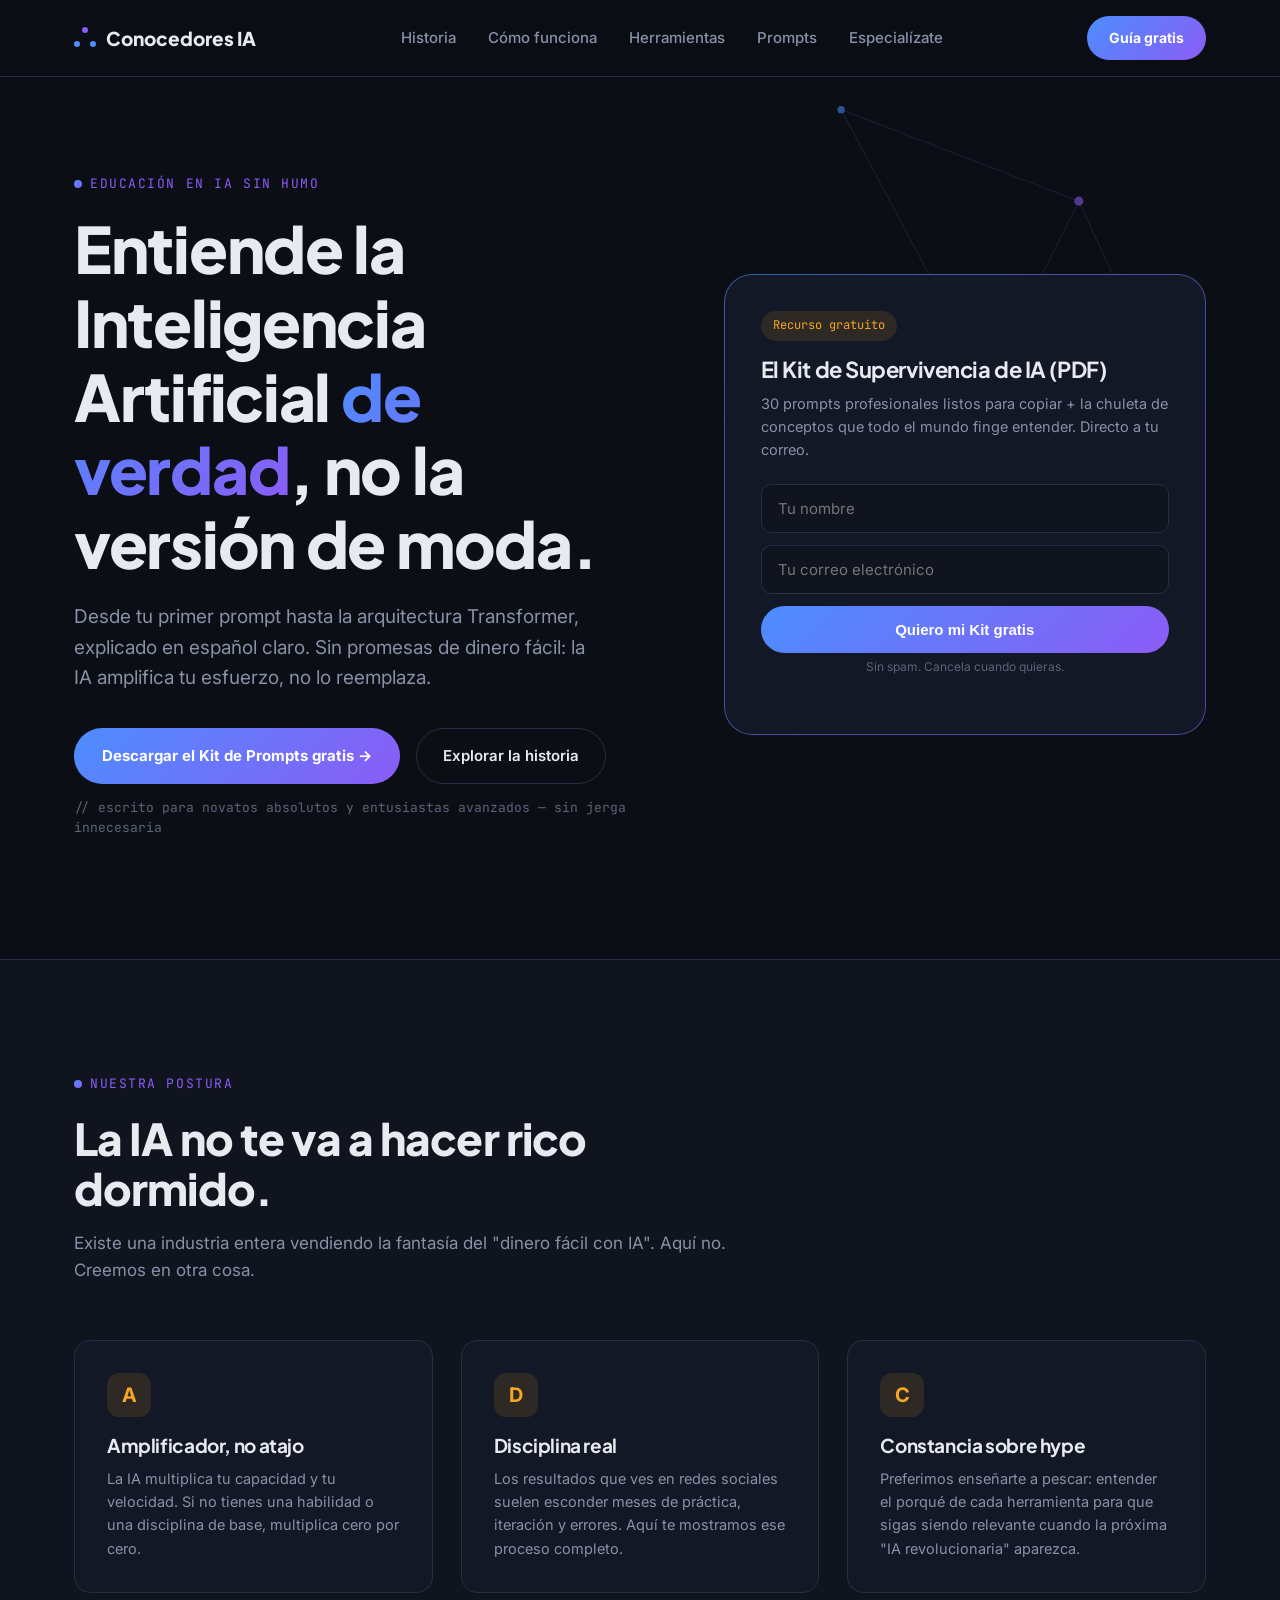
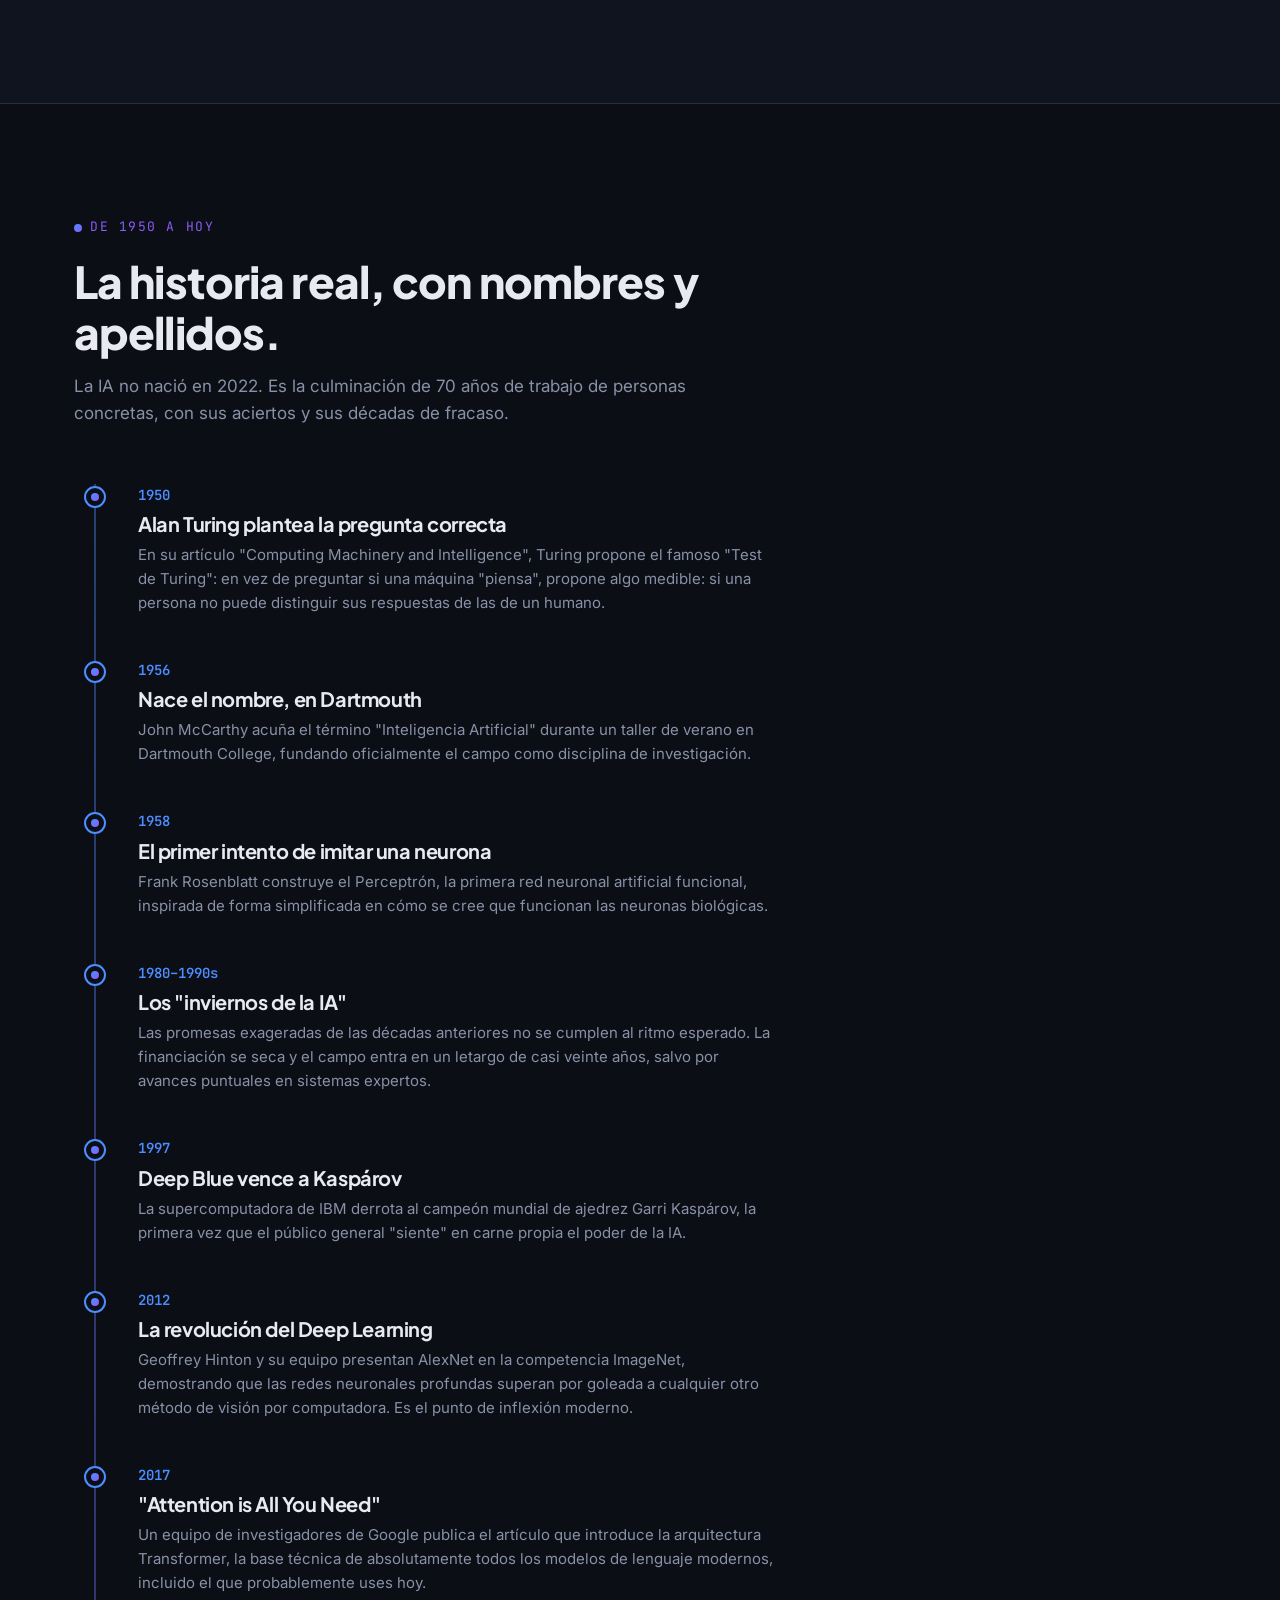
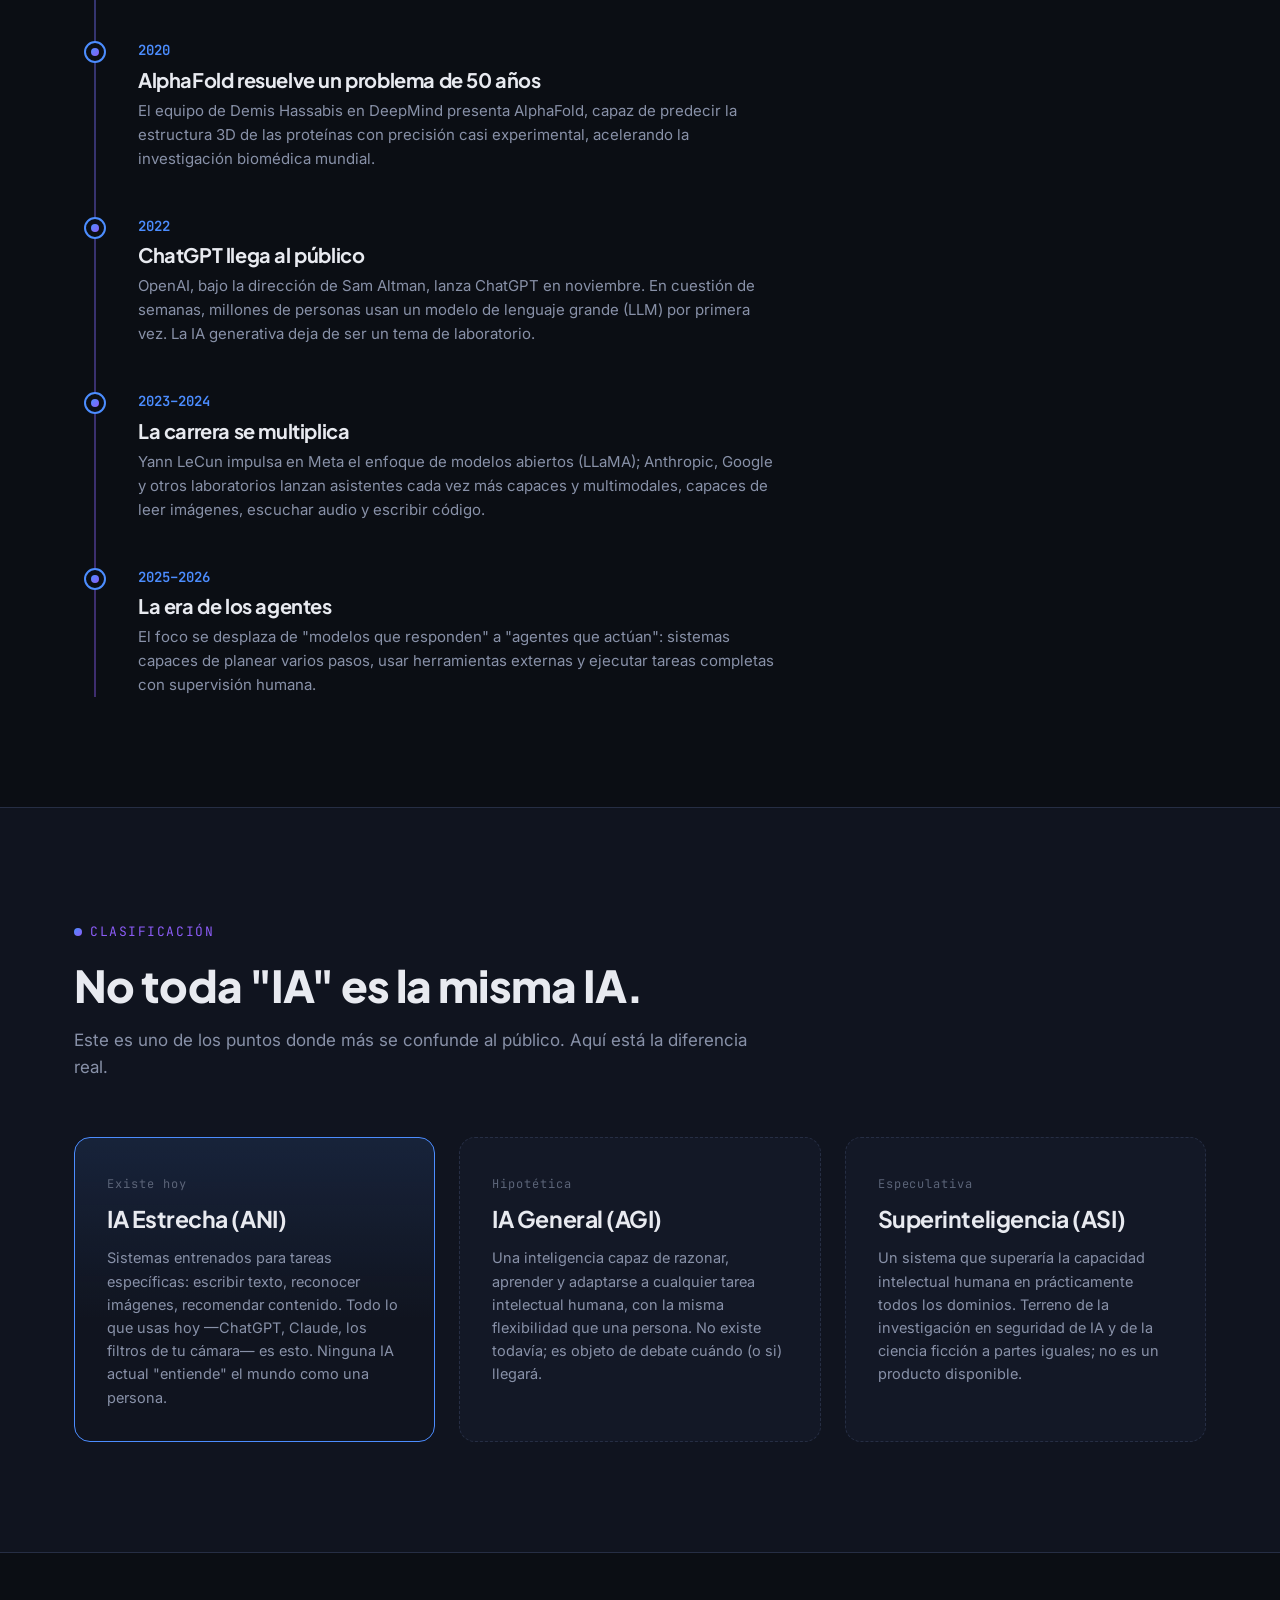
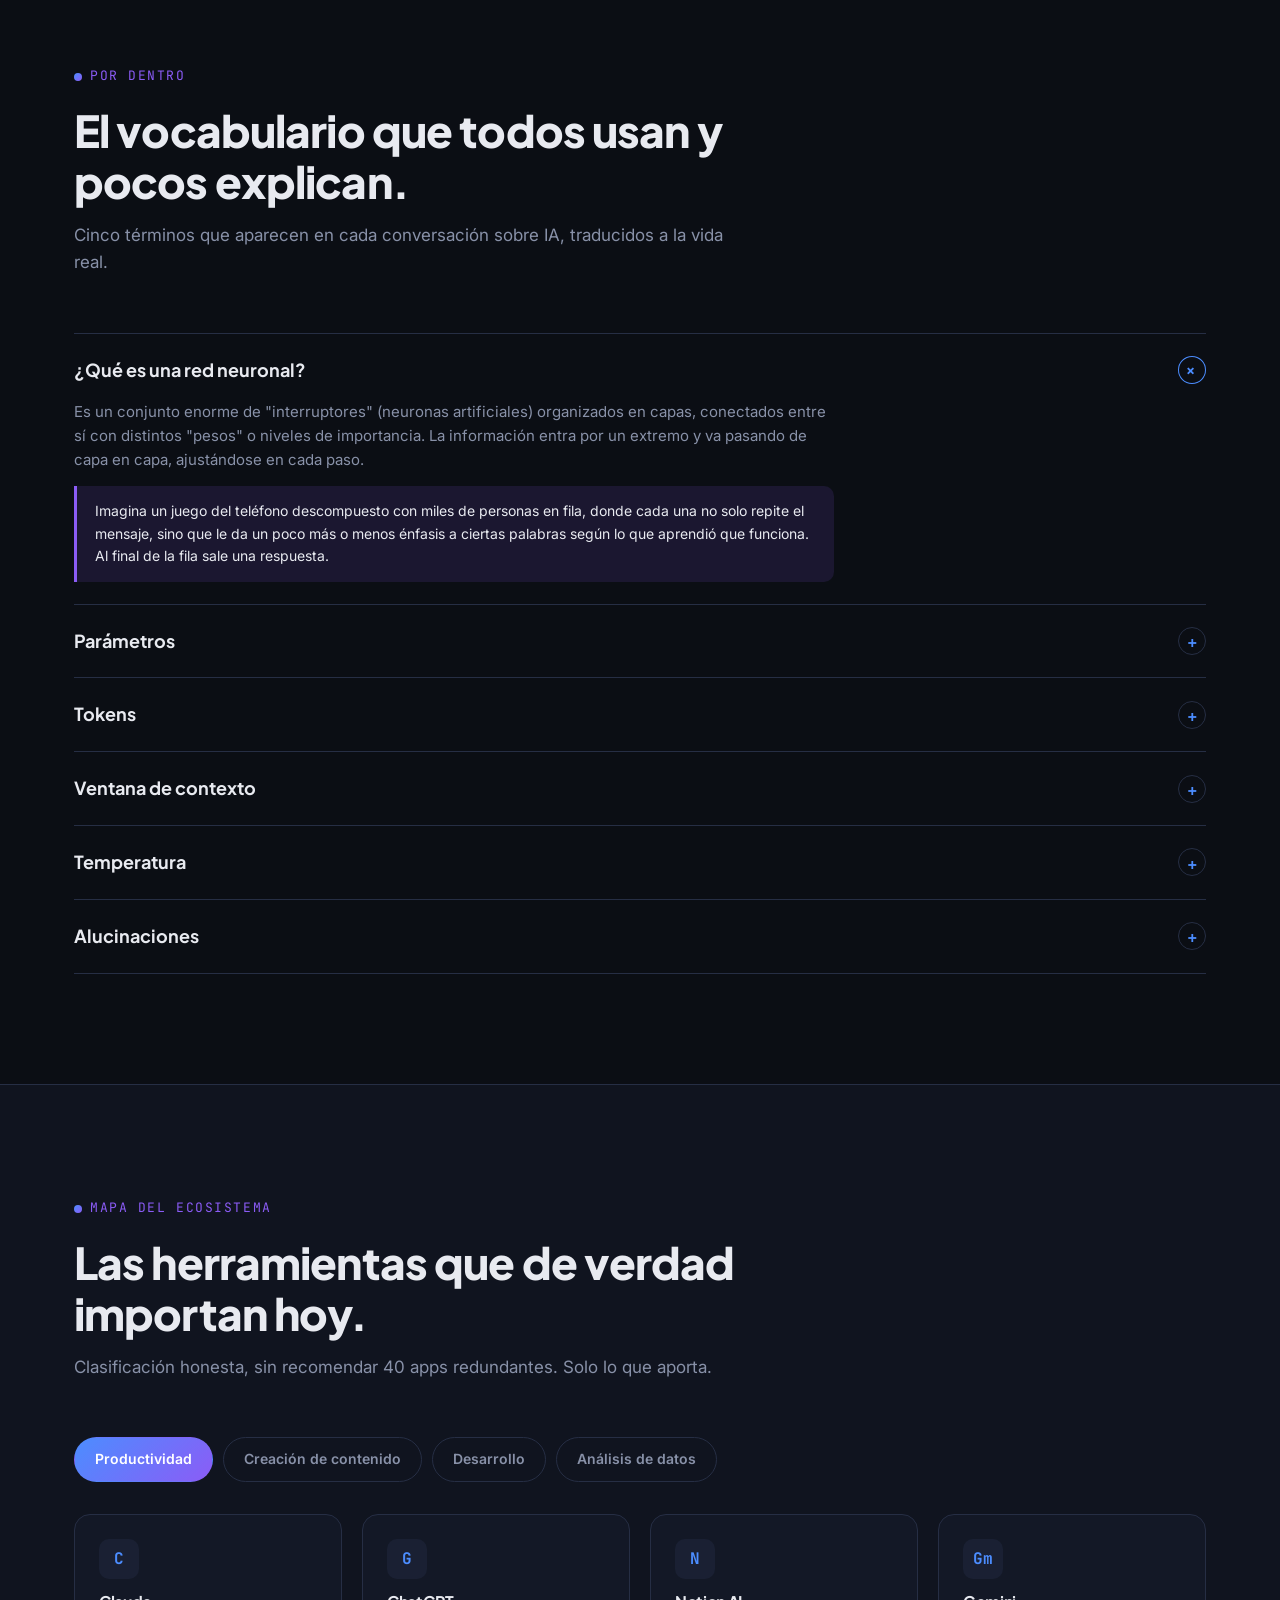
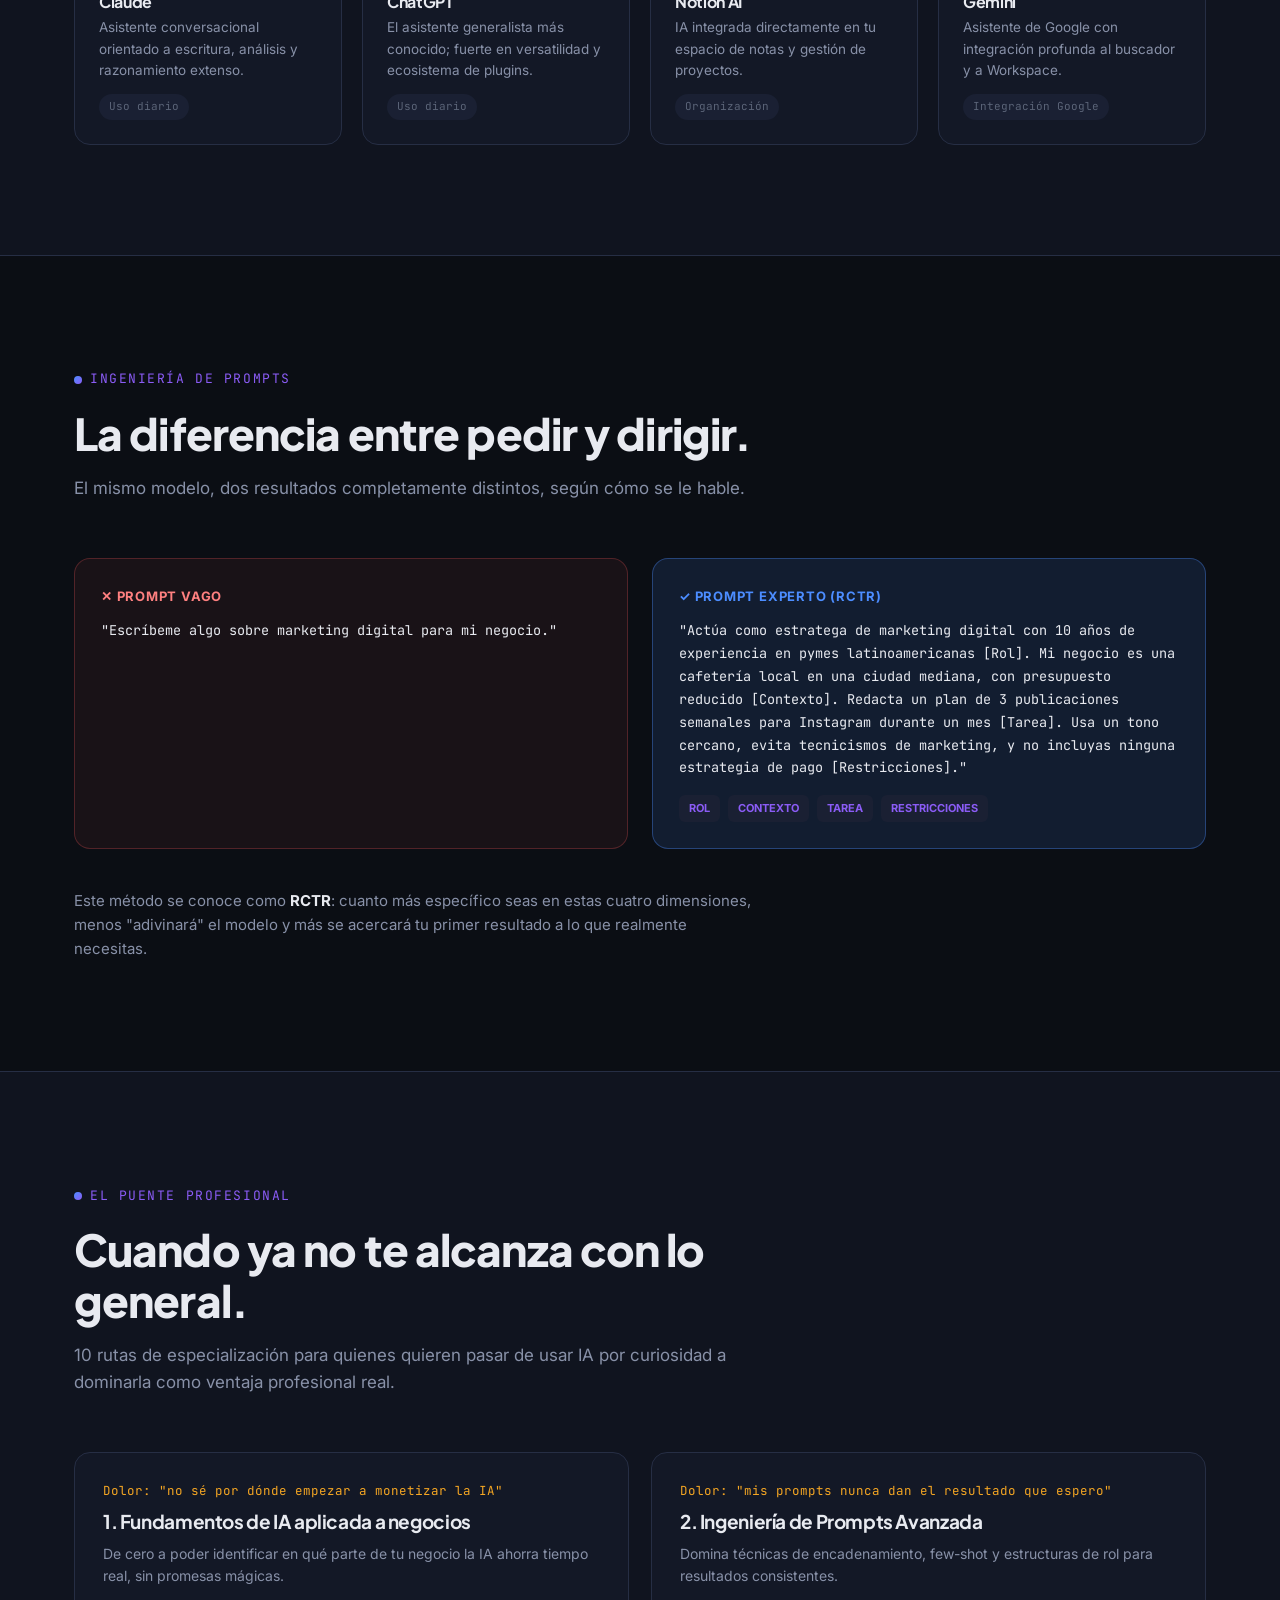
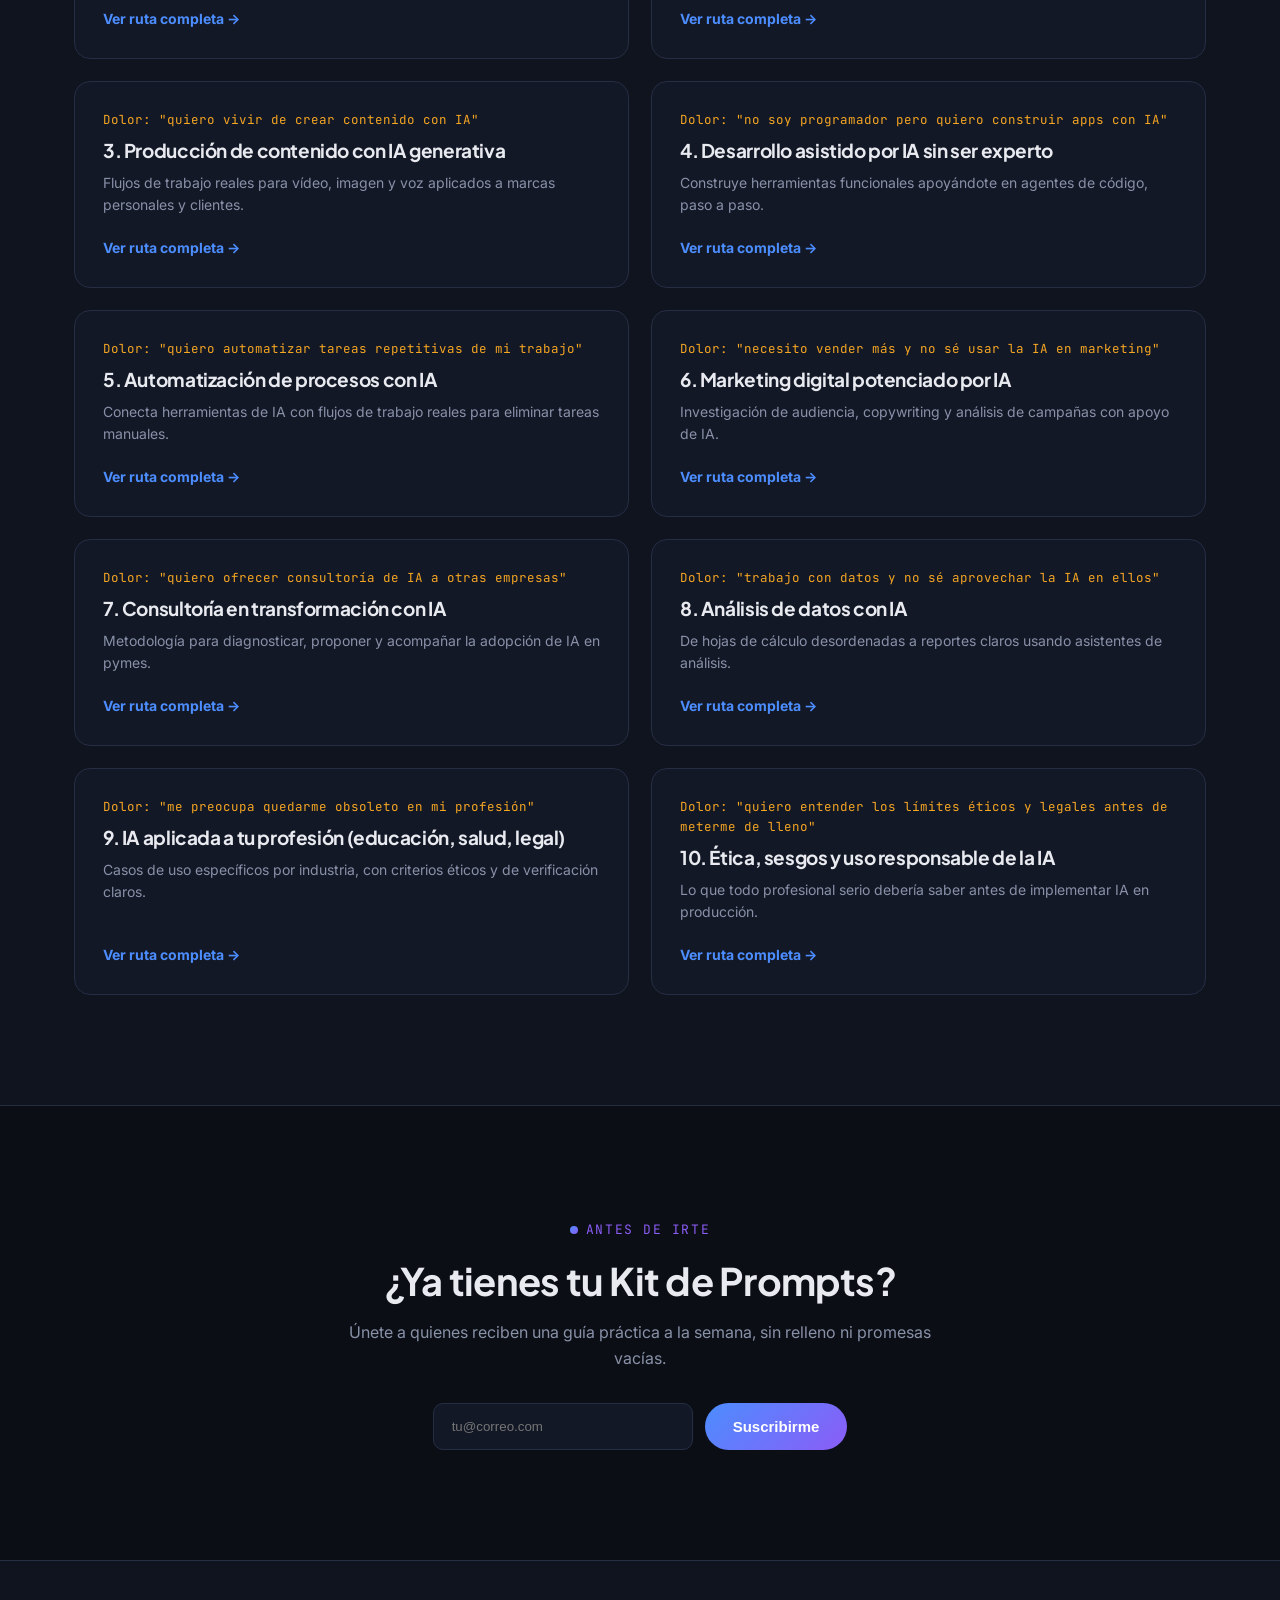
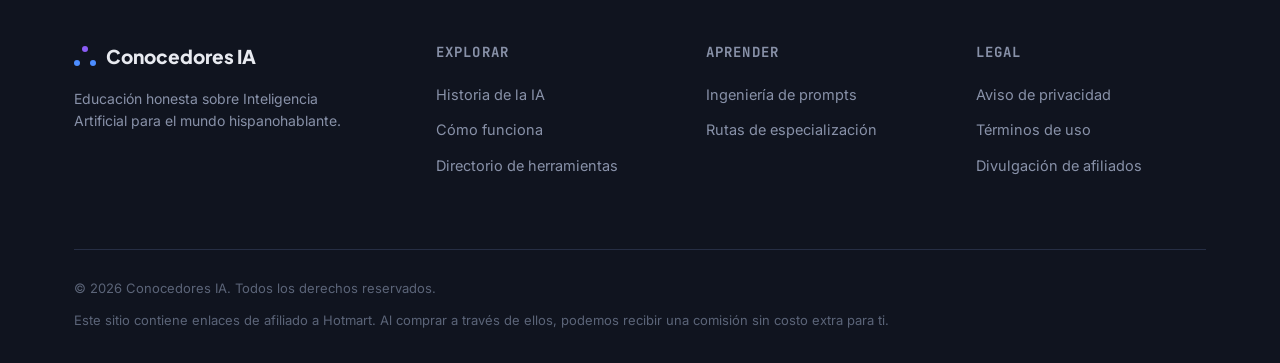
==== commit 4bb45f95: "Add files via upload" ====
--- a/index.html
+++ b/index.html
@@ -1,936 +1,858 @@
 <!DOCTYPE html>
 <html lang="es">
 <head>
-    <meta charset="UTF-8">
-    <meta name="viewport" content="width=device-width, initial-scale=1.0">
-    <title>Horizonte IA | Tu Portal Educativo Profesional de Inteligencia Artificial</title>
-    
-    <!-- FUENTES Y CSS DE BREVO (Para el Formulario) -->
-    <style>
-      @font-face {
-        font-display: block;
-        font-family: Roboto;
-        src: url(https://assets.brevo.com/font/Roboto/Latin/normal/normal/7529907e9eaf8ebb5220c5f9850e3811.woff2) format("woff2"), url(https://assets.brevo.com/font/Roboto/Latin/normal/normal/25c678feafdc175a70922a116c9be3e7.woff) format("woff")
-      }
-
-      @font-face {
-        font-display: fallback;
-        font-family: Roboto;
-        font-weight: 600;
-        src: url(https://assets.brevo.com/font/Roboto/Latin/medium/normal/6e9caeeafb1f3491be3e32744bc30440.woff2) format("woff2"), url(https://assets.brevo.com/font/Roboto/Latin/medium/normal/71501f0d8d5aa95960f6475d5487d4c2.woff) format("woff")
-      }
-
-      @font-face {
-        font-display: fallback;
-        font-family: Roboto;
-        font-weight: 700;
-        src: url(https://assets.brevo.com/font/Roboto/Latin/bold/normal/3ef7cf158f310cf752d5ad08cd0e7e60.woff2) format("woff2"), url(https://assets.brevo.com/font/Roboto/Latin/bold/normal/ece3a1d82f18b60bcce0211725c476aa.woff) format("woff")
-      }
-
-      :where(.sib-form-message-panel) {
-        display: none;
-      }
-
-      :where(.sib-form-message-panel .sib-notification__icon) {
-        width: 20px;
-        height: 20px;
-      }
-
-      #sib-container input:-ms-input-placeholder {
-        font-family: Helvetica, sans-serif;
-        text-align: left;
-        color: #c0ccda;
-      }
-
-      #sib-container input::placeholder {
-        font-family: Helvetica, sans-serif;
-        text-align: left;
-        color: #c0ccda;
-      }
-
-      #sib-container textarea::placeholder {
-        font-family: Helvetica, sans-serif;
-        text-align: left;
-        color: #c0ccda;
-      }
-
-      #sib-container a {
-        text-decoration: underline;
-        color: #2BB2FC;
-      }
-    </style>
-    <link rel="stylesheet" href="https://sibforms.com/forms/end-form/build/sib-styles.css">
-
-    <!-- ESTILOS GENERALES PROFESIONALES DEL PORTAL "HORIZONTE IA" -->
-    <style>
-        :root {
-            --secondary: #0f172a; /* Fondo muy oscuro, casi negro */
-            --surface: #1e293b; /* Fondo de tarjetas */
-            --primary: #38bdf8; /* Azul claro para elementos activos */
-            --primary-dark: #0284c7; /* Azul hover */
-            --accent: #818cf8; /* Acento secundario (testimonios/categorías) */
-            --text-main: #f1f5f9; /* Texto principal claro */
-            --text-heading: #ffffff; /* Títulos */
-            --text-muted: #94a3b8; /* Texto secundario */
-            --border: #334155; /* Bordes suaves */
-            --accent-bg: rgba(56, 189, 248, 0.1); /* Fondo para badges */
-            --error: #ef4444;
-            --success: #22c55e;
-        }
-
-        * {
-            box-sizing: border-box;
-            margin: 0;
-            padding: 0;
-        }
-
-        html {
-            scroll-behavior: smooth;
-        }
-
-        body {
-            font-family: 'Segoe UI', system-ui, -apple-system, sans-serif;
-            line-height: 1.8;
-            background-color: var(--secondary);
-            color: var(--text-main);
-            padding-top: 70px; /* Espacio para el navbar fijo */
-        }
-
-        .container {
-            max-width: 1200px;
-            margin: 0 auto;
-            padding: 0 1.5rem;
-        }
-
-        h1, h2, h3, h4 {
-            line-height: 1.2;
-            margin-bottom: 1rem;
-            color: var(--text-heading);
-        }
-
-        h2 {
-            font-size: 2.2rem;
-            text-align: center;
-            color: var(--primary);
-            margin-bottom: 2.5rem;
-            position: relative;
-        }
-
-        h2::after {
-            content: '';
-            display: block;
-            width: 80px;
-            height: 3px;
-            background: var(--accent);
-            margin: 10px auto 0;
-        }
-
-        .section-desc {
-            text-align: center;
-            max-width: 750px;
-            margin: -20px auto 40px;
-            color: var(--text-muted);
-            font-size: 1.15rem;
-        }
-
-        p {
-            color: var(--text-muted);
-            margin-bottom: 1.25rem;
-        }
-
-        .section {
-            padding: 80px 0;
-            border-bottom: 1px solid var(--border);
-        }
-
-        /* Botón General */
-        .btn {
-            display: inline-block;
-            background-color: var(--primary);
-            color: var(--secondary);
-            font-weight: 700;
-            padding: 12px 24px;
-            border-radius: 8px;
-            text-decoration: none;
-            transition: all 0.3s ease;
-            text-align: center;
-            border: none;
-            cursor: pointer;
-        }
-
-        .btn:hover {
-            background-color: var(--primary-dark);
-            transform: translateY(-2px);
-            box-shadow: 0 0 15px rgba(56, 189, 248, 0.4);
-        }
-
-        /* NAVBAR STICKY PROFESIONAL */
-        .navbar {
-            position: fixed;
-            top: 0;
-            left: 0;
-            width: 100%;
-            height: 70px;
-            background-color: rgba(15, 23, 42, 0.95);
-            backdrop-filter: blur(10px);
-            border-bottom: 1px solid var(--border);
-            z-index: 1000;
-            display: flex;
-            align-items: center;
-        }
-
-        .navbar-content {
-            display: flex;
-            justify-content: space-between;
-            align-items: center;
-            width: 100%;
-        }
-
-        .logo {
-            font-size: 1.5rem;
-            font-weight: 800;
-            color: var(--text-heading);
-            text-decoration: none;
-        }
-
-        .logo span {
-            color: var(--primary);
-        }
-
-        .nav-links {
-            display: flex;
-            gap: 20px;
-            list-style: none;
-        }
-
-        .nav-links a {
-            color: var(--text-muted);
-            text-decoration: none;
-            font-size: 0.95rem;
-            font-weight: 500;
-            transition: color 0.3s ease;
-        }
-
-        .nav-links a:hover {
-            color: var(--primary);
-        }
-
-        /* HERO SECTION */
-        .hero {
-            text-align: center;
-            padding: 80px 0 60px;
-        }
-
-        .hero h1 {
-            font-size: 3rem;
-            margin-bottom: 1.5rem;
-            font-weight: 800;
-        }
-
-        .hero h1 span {
-            color: var(--primary);
-        }
-
-        .hero p {
-            font-size: 1.25rem;
-            max-width: 750px;
-            margin: 0 auto 2.5rem;
-        }
-
-        /* CONTENEDOR INTEGRADO BREVO (En Hero y Boletín) */
-        .brevo-form-container {
-            max-width: 540px;
-            margin: 0 auto;
-            border-radius: 12px;
-            overflow: hidden;
-            box-shadow: 0 10px 30px rgba(0, 0, 0, 0.5);
-        }
-
-        .sib-form {
-            background-color: transparent !important;
-            padding: 0 !important;
-        }
-
-        #sib-container {
-            background-color: var(--surface) !important;
-            border-color: var(--border) !important;
-            border-radius: 12px !important;
-            padding: 24px !important;
-        }
-
-        #sib-container .entry__label {
-            color: var(--text-heading) !important;
-            font-weight: 600 !important;
-            font-size: 0.95rem !important;
-        }
-
-        #sib-container input.input {
-            background-color: rgba(0,0,0,0.3) !important;
-            border: 1px solid var(--border) !important;
-            color: var(--text-main) !important;
-            border-radius: 6px !important;
-            padding: 12px !important;
-        }
-
-        #sib-container .sib-form-block__button {
-            background-color: var(--primary) !important;
-            color: var(--secondary) !important;
-            font-weight: 700 !important;
-            transition: all 0.3s ease !important;
-            padding: 12px 24px !important;
-            border-radius: 6px !important;
-            width: 100% !important;
-            text-transform: uppercase !important;
-            border: none !important;
-        }
-
-        #sib-container .sib-form-block__button:hover {
-            background-color: var(--primary-dark) !important;
-            box-shadow: 0 0 15px rgba(56, 189, 248, 0.4) !important;
-        }
-
-        /* GRIDS GENERALES */
-        .grid-2 {
-            display: grid;
-            grid-template-columns: repeat(2, 1fr);
-            gap: 24px;
-        }
-
-        .grid-3 {
-            display: grid;
-            grid-template-columns: repeat(3, 1fr);
-            gap: 24px;
-        }
-
-        .card {
-            background-color: var(--surface);
-            border: 1px solid var(--border);
-            border-radius: 12px;
-            padding: 24px;
-            transition: border-color 0.3s ease, transform 0.3s ease;
-        }
-
-        .card:hover {
-            border-color: var(--accent);
-            transform: translateY(-4px);
-        }
-
-        /* BADGES EDUCATIVOS */
-        .badge {
-            display: inline-block;
-            background-color: var(--accent-bg);
-            color: var(--primary);
-            font-size: 0.8rem;
-            font-weight: 700;
-            padding: 4px 8px;
-            border-radius: 4px;
-            margin-bottom: 12px;
-            text-transform: uppercase;
-        }
-
-        /* LÍNEA DEL TIEMPO (Historia Detallada) */
-        .history-timeline {
-            position: relative;
-            padding-left: 2rem;
-            border-left: 3px solid var(--primary);
-            margin: 2rem 0;
-        }
-
-        .timeline-event {
-            position: relative;
-            margin-bottom: 2.5rem;
-        }
-
-        .timeline-event::before {
-            content: '';
-            position: absolute;
-            left: -2.65rem;
-            top: 0.35rem;
-            width: 16px;
-            height: 16px;
-            border-radius: 50%;
-            background: var(--primary);
-            border: 4px solid var(--surface);
-        }
-
-        .event-year {
-            font-weight: 800;
-            color: var(--primary);
-            font-size: 1.1rem;
-            display: block;
-            margin-bottom: 0.25rem;
-        }
-
-        .event-title {
-            font-size: 1.3rem;
-            font-weight: 700;
-            color: var(--text-heading);
-            margin-bottom: 0.5rem;
-        }
-
-        .event-desc {
-            font-size: 1.05rem;
-            color: var(--text-muted);
-            text-align: justify;
-        }
-
-        /* MÓDULO INTERACTIVO PROMPTS */
-        .prompt-comparison {
-            display: grid;
-            grid-template-columns: repeat(2, 1fr);
-            gap: 24px;
-            margin-top: 30px;
-        }
-
-        .prompt-box {
-            background-color: var(--surface);
-            border-radius: 12px;
-            padding: 20px;
-            position: relative;
-        }
-
-        .prompt-box.bad { border-left: 4px solid var(--error); }
-        .prompt-box.good { border-left: 4px solid var(--success); }
-
-        .prompt-header {
-            display: flex;
-            justify-content: space-between;
-            align-items: center;
-            margin-bottom: 15px;
-        }
-
-        .prompt-tag {
-            font-size: 0.8rem;
-            font-weight: bold;
-            padding: 4px 8px;
-            border-radius: 4px;
-            text-transform: uppercase;
-        }
-
-        .prompt-tag.bad { background-color: rgba(239, 68, 68, 0.2); color: var(--error); }
-        .prompt-tag.good { background-color: rgba(34, 197, 94, 0.2); color: var(--success); }
-
-        .btn-copy {
-            background-color: var(--border);
-            color: var(--text-main);
-            border: none;
-            padding: 6px 12px;
-            border-radius: 4px;
-            font-size: 0.8rem;
-            cursor: pointer;
-            transition: background 0.2s;
-        }
-
-        .btn-copy:hover { background-color: var(--primary); color: var(--secondary); }
-
-        pre {
-            background-color: rgba(0, 0, 0, 0.3);
-            padding: 15px;
-            border-radius: 8px;
-            white-space: pre-wrap;
-            font-family: monospace;
-            font-size: 0.9rem;
-            color: #e2e8f0;
-        }
-
-        /* PRUEBA SOCIAL / TESTIMONIOS */
-        .testimonial-card {
-            background-color: var(--surface);
-            border: 1px solid var(--border);
-            border-radius: 12px;
-            padding: 24px;
-            display: flex;
-            flex-direction: column;
-            justify-content: space-between;
-        }
-
-        .testimonial-card p {
-            font-style: italic;
-            font-size: 1.05rem;
-            color: var(--text-heading);
-            text-align: justify;
-        }
-
-        .user-info {
-            display: flex;
-            align-items: center;
-            gap: 12px;
-            margin-top: 15px;
-        }
-
-        .avatar {
-            width: 48px;
-            height: 48px;
-            border-radius: 50%;
-            background-color: var(--accent);
-            display: flex;
-            align-items: center;
-            justify-content: center;
-            font-weight: bold;
-            color: white;
-            font-size: 1.2rem;
-        }
-
-        /* TARJETAS CURSOS HOTMART */
-        .grid-courses {
-            display: grid;
-            grid-template-columns: repeat( auto-fit, minmax(280px, 1fr) );
-            gap: 24px;
-        }
-
-        .course-card {
-            background-color: var(--surface);
-            border: 1px solid var(--border);
-            border-radius: 12px;
-            padding: 24px;
-            display: flex;
-            flex-direction: column;
-            justify-content: space-between;
-            transition: transform 0.3s ease, border-color 0.3s ease;
-        }
-
-        .course-card:hover { border-color: var(--accent); transform: translateY(-5px); }
-
-        .course-card h3 { font-size: 1.2rem; color: var(--text-heading); margin-bottom: 12px; }
-
-        .course-card p { font-size: 0.95rem; flex-grow: 1; }
-
-        .course-card .btn { margin-top: 15px; width: 100%; }
-
-        /* FOOTER */
-        footer {
-            padding: 40px 0;
-            text-align: center;
-            font-size: 0.95rem;
-            color: var(--text-muted);
-            background-color: rgba(15, 23, 42, 0.9);
-            border-top: 1px solid var(--border);
-        }
-
-        /* OPTIMIZACIÓN RESPONSIVE PROFESIONAL */
-        @media (max-width: 900px) {
-            .grid-3, .grid-2, .prompt-comparison { grid-template-columns: 1fr; }
-            .hero h1 { font-size: 2.2rem; }
-            .nav-links { display: none; } /* Ocultar enlaces para móviles */
-        }
-    </style>
+<meta charset="UTF-8">
+<meta name="viewport" content="width=device-width, initial-scale=1.0">
+<title>Conocedores IA — Domina la Inteligencia Artificial sin humo ni promesas vacías</title>
+<meta name="description" content="La guía definitiva en español sobre Inteligencia Artificial: historia real, conceptos explicados sin jerga, directorio de herramientas y rutas de especialización. Sin dinero fácil, con disciplina real.">
+<meta name="keywords" content="inteligencia artificial, IA en español, prompts, ChatGPT, Claude, aprender IA, cursos de IA, herramientas de IA">
+<meta name="author" content="Conocedores IA">
+<link rel="canonical" href="https://conocedoresia.com/">
+
+<!-- Open Graph -->
+<meta property="og:type" content="website">
+<meta property="og:title" content="Conocedores IA — La Inteligencia Artificial explicada de verdad">
+<meta property="og:description" content="Aprende IA desde cero, sin promesas de dinero fácil. Historia, conceptos, herramientas y rutas de especialización profesional.">
+<meta property="og:url" content="https://conocedoresia.com/">
+<meta property="og:locale" content="es_ES">
+<!-- IMAGEN OG: 1200x630px. Fondo carbón (#0B0E14) con el logotipo "Conocedores IA" centrado,
+     una red de nodos violeta/azul eléctrico de fondo (misma que el hero), tipografía Plus Jakarta Sans Bold. -->
+<meta property="og:image" content="/assets/og-cover.jpg">
+
+<meta name="twitter:card" content="summary_large_image">
+<meta name="twitter:title" content="Conocedores IA — La Inteligencia Artificial explicada de verdad">
+<meta name="twitter:image" content="/assets/og-cover.jpg">
+
+<link rel="icon" type="image/png" href="/assets/favicon.png">
+<!-- FAVICON: un único nodo violeta conectado a dos puntos azules, sobre fondo transparente. Minimalista, 64x64px. -->
+
+<link rel="preconnect" href="https://fonts.googleapis.com">
+<link rel="preconnect" href="https://fonts.gstatic.com" crossorigin>
+<link href="https://fonts.googleapis.com/css2?family=Plus+Jakarta+Sans:wght@400;500;600;700;800&family=Inter:wght@400;500;600;700&family=JetBrains+Mono:wght@400;500;600&display=swap" rel="stylesheet">
+
+<style>
+/* =========================================================
+   TOKENS — Conocedores IA
+   Paleta: carbón profundo + azul eléctrico + violeta,
+   con un acento cálido (ámbar) reservado SOLO para los
+   mensajes de "disciplina/esfuerzo humano" — el contraste
+   cálido contra el frío tecnológico es intencional: es el
+   recordatorio de que detrás de la máquina hay una persona.
+   ========================================================= */
+:root{
+  --bg:            #0B0E14;
+  --bg-soft:       #10141F;
+  --surface:       #131826;
+  --surface-2:     #1A2033;
+  --border:        #262E44;
+  --text:          #E8EAF0;
+  --text-dim:      #8891A8;
+  --text-faint:    #5B6478;
+  --blue:          #4C8DFF;
+  --blue-soft:     rgba(76,141,255,0.12);
+  --violet:        #8B5CF6;
+  --violet-soft:   rgba(139,92,246,0.12);
+  --amber:         #F5A623;
+  --amber-soft:    rgba(245,166,35,0.12);
+  --gradient-1:    linear-gradient(135deg,var(--blue) 0%,var(--violet) 100%);
+
+  --font-display: 'Plus Jakarta Sans', sans-serif;
+  --font-body:    'Inter', sans-serif;
+  --font-mono:    'JetBrains Mono', monospace;
+
+  --radius-sm: 10px;
+  --radius-md: 16px;
+  --radius-lg: 28px;
+  --maxw: 1180px;
+}
+
+*{box-sizing:border-box; margin:0; padding:0;}
+html{scroll-behavior:smooth;}
+body{
+  background:var(--bg);
+  color:var(--text);
+  font-family:var(--font-body);
+  line-height:1.6;
+  -webkit-font-smoothing:antialiased;
+  overflow-x:hidden;
+}
+img{max-width:100%; display:block;}
+a{color:inherit; text-decoration:none;}
+ul{list-style:none;}
+.wrap{max-width:var(--maxw); margin:0 auto; padding:0 24px;}
+section{position:relative; padding:110px 0;}
+h1,h2,h3,h4{font-family:var(--font-display); line-height:1.15; letter-spacing:-0.02em;}
+.eyebrow{
+  font-family:var(--font-mono); font-size:13px; letter-spacing:0.12em; text-transform:uppercase;
+  color:var(--violet); display:inline-flex; align-items:center; gap:8px; margin-bottom:18px;
+}
+.eyebrow::before{content:''; width:8px; height:8px; border-radius:50%; background:var(--gradient-1); display:inline-block;}
+.section-head{max-width:680px; margin-bottom:56px;}
+.section-head h2{font-size:clamp(28px,4vw,44px); font-weight:800; margin-bottom:16px;}
+.section-head p{color:var(--text-dim); font-size:17px;}
+:focus-visible{outline:2px solid var(--blue); outline-offset:3px;}
+@media (prefers-reduced-motion: reduce){
+  *{animation-duration:0.001ms !important; transition-duration:0.001ms !important;}
+}
+
+/* Reveal-on-scroll */
+.reveal{opacity:0; transform:translateY(24px); transition:opacity .7s ease, transform .7s ease;}
+.reveal.in{opacity:1; transform:translateY(0);}
+
+/* ---------- HEADER ---------- */
+header{
+  position:fixed; top:0; left:0; right:0; z-index:100;
+  background:rgba(11,14,20,0.75); backdrop-filter:blur(14px);
+  border-bottom:1px solid var(--border);
+}
+.nav{display:flex; align-items:center; justify-content:space-between; padding:16px 24px; max-width:var(--maxw); margin:0 auto;}
+.logo{font-family:var(--font-display); font-weight:800; font-size:19px; display:flex; align-items:center; gap:10px;}
+.logo .dot-net{width:22px; height:22px; position:relative; flex-shrink:0;}
+.logo .dot-net span{position:absolute; width:6px; height:6px; border-radius:50%; background:var(--blue);}
+.logo .dot-net span:nth-child(1){top:0; left:8px; background:var(--violet);}
+.logo .dot-net span:nth-child(2){bottom:2px; left:0;}
+.logo .dot-net span:nth-child(3){bottom:2px; right:0;}
+.nav-links{display:flex; gap:32px; font-size:15px; font-weight:500;}
+.nav-links a{color:var(--text-dim); transition:color .2s;}
+.nav-links a:hover{color:var(--text);}
+.nav-cta{
+  background:var(--gradient-1); color:#fff; font-weight:700; font-size:14px;
+  padding:11px 22px; border-radius:100px; transition:transform .2s, box-shadow .2s;
+}
+.nav-cta:hover{transform:translateY(-2px); box-shadow:0 8px 24px rgba(76,141,255,0.35);}
+.burger{display:none; flex-direction:column; gap:5px; background:none; border:none; cursor:pointer;}
+.burger span{width:24px; height:2px; background:var(--text);}
+#mobile-nav-toggle{display:none;}
+.mobile-panel{display:none;}
+
+@media (max-width:860px){
+  .nav-links, .nav-cta{display:none;}
+  .burger{display:flex;}
+  #mobile-nav-toggle:checked ~ .mobile-panel{display:flex;}
+  .mobile-panel{
+    position:fixed; top:64px; left:0; right:0; bottom:0; background:var(--bg);
+    flex-direction:column; padding:32px 24px; gap:22px; font-size:18px; z-index:99;
+  }
+  .mobile-panel a{color:var(--text);}
+}
+
+/* ---------- HERO ---------- */
+.hero{padding:170px 0 120px; overflow:hidden;}
+.hero-net{
+  position:absolute; inset:0; z-index:0; opacity:0.55; pointer-events:none;
+}
+.hero-inner{position:relative; z-index:1; display:grid; grid-template-columns:1.1fr 0.9fr; gap:60px; align-items:center;}
+.hero h1{font-size:clamp(36px,5.5vw,64px); font-weight:800; margin-bottom:22px;}
+.hero h1 .accent{background:var(--gradient-1); -webkit-background-clip:text; background-clip:text; color:transparent;}
+.hero p.lead{font-size:19px; color:var(--text-dim); max-width:520px; margin-bottom:34px;}
+.hero-actions{display:flex; gap:16px; flex-wrap:wrap; margin-bottom:14px;}
+.btn-primary{
+  background:var(--gradient-1); color:#fff; font-weight:700; font-size:15px;
+  padding:15px 28px; border-radius:100px; display:inline-flex; align-items:center; gap:8px;
+  transition:transform .2s, box-shadow .2s; border:none; cursor:pointer;
+}
+.btn-primary:hover{transform:translateY(-2px); box-shadow:0 10px 28px rgba(139,92,246,0.35);}
+.btn-ghost{
+  border:1px solid var(--border); color:var(--text); font-weight:600; font-size:15px;
+  padding:15px 26px; border-radius:100px; transition:border-color .2s, background .2s;
+}
+.btn-ghost:hover{border-color:var(--blue); background:var(--blue-soft);}
+.trust-line{font-size:13px; color:var(--text-faint); font-family:var(--font-mono);}
+
+/* Hero capture card (Brevo) */
+.capture-card{
+  background:var(--surface); border:1px solid var(--border); border-radius:var(--radius-lg);
+  padding:36px; position:relative; z-index:1;
+}
+.capture-card::before{
+  content:''; position:absolute; inset:-1px; border-radius:var(--radius-lg); padding:1px;
+  background:var(--gradient-1); opacity:0.5; -webkit-mask:linear-gradient(#fff 0 0) content-box, linear-gradient(#fff 0 0);
+  -webkit-mask-composite:xor; mask-composite:exclude; pointer-events:none;
+}
+.capture-card .tag{
+  display:inline-block; font-family:var(--font-mono); font-size:12px; color:var(--amber);
+  background:var(--amber-soft); padding:5px 12px; border-radius:100px; margin-bottom:16px;
+}
+.capture-card h3{font-size:22px; font-weight:700; margin-bottom:10px;}
+.capture-card p{color:var(--text-dim); font-size:14.5px; margin-bottom:22px;}
+.capture-card form{display:flex; flex-direction:column; gap:12px;}
+.capture-card input{
+  background:var(--bg-soft); border:1px solid var(--border); border-radius:var(--radius-sm);
+  padding:14px 16px; color:var(--text); font-family:var(--font-body); font-size:15px;
+}
+.capture-card input:focus{border-color:var(--blue);}
+.capture-card .btn-primary{justify-content:center; width:100%;}
+.capture-card .fine{font-size:12px; color:var(--text-faint); margin-top:4px; text-align:center;}
+
+@media (max-width:900px){
+  .hero-inner{grid-template-columns:1fr;}
+}
+
+/* ---------- FILOSOFÍA / DISCIPLINA ---------- */
+.philosophy{background:var(--bg-soft); border-top:1px solid var(--border); border-bottom:1px solid var(--border);}
+.philosophy-grid{display:grid; grid-template-columns:repeat(3,1fr); gap:28px;}
+.philo-card{
+  background:var(--surface); border:1px solid var(--border); border-radius:var(--radius-md);
+  padding:32px; transition:border-color .25s, transform .25s;
+}
+.philo-card:hover{border-color:var(--amber); transform:translateY(-4px);}
+.philo-card .icon{
+  width:44px; height:44px; border-radius:12px; background:var(--amber-soft); color:var(--amber);
+  display:flex; align-items:center; justify-content:center; margin-bottom:18px; font-size:20px; font-weight:700;
+}
+.philo-card h3{font-size:19px; margin-bottom:10px;}
+.philo-card p{color:var(--text-dim); font-size:14.5px;}
+@media (max-width:860px){ .philosophy-grid{grid-template-columns:1fr;} }
+
+/* ---------- TIMELINE (Historia) ---------- */
+.timeline{position:relative; margin-top:20px;}
+.timeline::before{
+  content:''; position:absolute; left:20px; top:0; bottom:0; width:2px;
+  background:linear-gradient(var(--blue),var(--violet)); opacity:0.4;
+}
+.tl-item{position:relative; padding-left:64px; margin-bottom:44px;}
+.tl-item:last-child{margin-bottom:0;}
+.tl-dot{
+  position:absolute; left:10px; top:2px; width:22px; height:22px; border-radius:50%;
+  background:var(--bg); border:2px solid var(--blue); display:flex; align-items:center; justify-content:center;
+}
+.tl-dot::after{content:''; width:8px; height:8px; border-radius:50%; background:var(--gradient-1);}
+.tl-year{font-family:var(--font-mono); color:var(--blue); font-size:14px; font-weight:600; margin-bottom:6px;}
+.tl-item h4{font-size:20px; margin-bottom:8px;}
+.tl-item p{color:var(--text-dim); font-size:15px; max-width:640px;}
+
+/* ---------- TIPOS DE IA ---------- */
+.types-grid{display:grid; grid-template-columns:repeat(3,1fr); gap:24px;}
+.type-card{
+  background:var(--surface); border:1px solid var(--border); border-radius:var(--radius-md);
+  padding:32px; position:relative; overflow:hidden;
+}
+.type-card .level{font-family:var(--font-mono); font-size:12px; color:var(--text-faint); letter-spacing:0.08em;}
+.type-card h3{font-size:23px; margin:10px 0 14px;}
+.type-card p{color:var(--text-dim); font-size:14.5px;}
+.type-card.active{border-color:var(--blue); background:linear-gradient(180deg,var(--blue-soft),transparent 60%);}
+.type-card.hypo{border-style:dashed;}
+@media (max-width:900px){ .types-grid{grid-template-columns:1fr;} }
+
+/* ---------- ANATOMÍA (acordeón nativo) ---------- */
+.accordion{border-top:1px solid var(--border);}
+details.acc-item{border-bottom:1px solid var(--border); padding:22px 0;}
+details.acc-item summary{
+  cursor:pointer; list-style:none; display:flex; align-items:center; justify-content:space-between;
+  font-family:var(--font-display); font-weight:700; font-size:18px;
+}
+details.acc-item summary::-webkit-details-marker{display:none;}
+details.acc-item summary .plus{
+  width:28px; height:28px; border-radius:50%; border:1px solid var(--border);
+  display:flex; align-items:center; justify-content:center; font-size:16px; color:var(--blue); flex-shrink:0;
+  transition:transform .25s;
+}
+details[open].acc-item summary .plus{transform:rotate(45deg); border-color:var(--blue);}
+.acc-body{color:var(--text-dim); font-size:15px; padding-top:16px; max-width:760px;}
+.acc-body .analogy{
+  margin-top:14px; padding:14px 18px; background:var(--violet-soft); border-left:3px solid var(--violet);
+  border-radius:0 10px 10px 0; font-size:14px; color:var(--text);
+}
+
+/* ---------- DIRECTORIO (tabs sin JS) ---------- */
+.tabs-input{display:none;}
+.tabs-nav{display:flex; gap:10px; flex-wrap:wrap; margin-bottom:32px;}
+.tabs-nav label{
+  padding:10px 20px; border:1px solid var(--border); border-radius:100px; font-size:14px; font-weight:600;
+  cursor:pointer; color:var(--text-dim); transition:all .2s;
+}
+.tab-panel{display:none;}
+.tools-grid{display:grid; grid-template-columns:repeat(auto-fill,minmax(240px,1fr)); gap:20px;}
+.tool-card{
+  background:var(--surface); border:1px solid var(--border); border-radius:var(--radius-md); padding:24px;
+}
+.tool-card .tool-logo{
+  width:40px; height:40px; border-radius:10px; background:var(--surface-2); margin-bottom:14px;
+  display:flex; align-items:center; justify-content:center; font-family:var(--font-mono); font-weight:700; color:var(--blue);
+}
+.tool-card h4{font-size:16px; margin-bottom:6px;}
+.tool-card p{font-size:13.5px; color:var(--text-dim);}
+.tool-card .honest-tag{
+  display:inline-block; margin-top:12px; font-size:11px; font-family:var(--font-mono);
+  padding:4px 10px; border-radius:100px; background:var(--surface-2); color:var(--text-faint);
+}
+
+#tab-1:checked ~ .tabs-nav label[for="tab-1"],
+#tab-2:checked ~ .tabs-nav label[for="tab-2"],
+#tab-3:checked ~ .tabs-nav label[for="tab-3"],
+#tab-4:checked ~ .tabs-nav label[for="tab-4"]{
+  background:var(--gradient-1); color:#fff; border-color:transparent;
+}
+#tab-1:checked ~ .panels #panel-1,
+#tab-2:checked ~ .panels #panel-2,
+#tab-3:checked ~ .panels #panel-3,
+#tab-4:checked ~ .panels #panel-4{display:block;}
+
+/* ---------- PROMPTS: ANTES / DESPUÉS ---------- */
+.prompt-compare{display:grid; grid-template-columns:1fr 1fr; gap:24px; margin-bottom:40px;}
+.prompt-box{border-radius:var(--radius-md); padding:26px; font-family:var(--font-mono); font-size:13.5px; line-height:1.7;}
+.prompt-box.bad{background:rgba(255,90,90,0.06); border:1px solid rgba(255,90,90,0.25);}
+.prompt-box.good{background:var(--blue-soft); border:1px solid rgba(76,141,255,0.35);}
+.prompt-box .label{
+  font-family:var(--font-body); font-weight:700; font-size:13px; text-transform:uppercase; letter-spacing:0.06em;
+  margin-bottom:12px; display:block;
+}
+.prompt-box.bad .label{color:#ff8080;}
+.prompt-box.good .label{color:var(--blue);}
+.rctr-tags{display:flex; gap:8px; flex-wrap:wrap; margin-top:16px;}
+.rctr-tags span{
+  font-family:var(--font-body); font-size:11px; font-weight:700; padding:4px 10px; border-radius:6px;
+  background:var(--surface-2); color:var(--violet);
+}
+@media (max-width:860px){ .prompt-compare{grid-template-columns:1fr;} }
+
+/* ---------- CURSOS HOTMART (puente profesional) ---------- */
+.courses-grid{display:grid; grid-template-columns:repeat(2,1fr); gap:22px;}
+.course-card{
+  background:var(--surface); border:1px solid var(--border); border-radius:var(--radius-md);
+  padding:28px; display:flex; flex-direction:column; transition:transform .25s, border-color .25s;
+}
+.course-card:hover{transform:translateY(-5px); border-color:var(--violet);}
+.course-card .pain{font-size:12.5px; color:var(--amber); font-family:var(--font-mono); margin-bottom:10px;}
+.course-card h4{font-size:19px; margin-bottom:10px;}
+.course-card p{color:var(--text-dim); font-size:14px; flex-grow:1; margin-bottom:20px;}
+.course-card a.cta{
+  font-size:14px; font-weight:700; color:var(--blue); display:inline-flex; align-items:center; gap:6px;
+}
+@media (max-width:860px){ .courses-grid{grid-template-columns:1fr;} }
+
+/* ---------- FOOTER ---------- */
+footer{background:var(--bg-soft); border-top:1px solid var(--border); padding:80px 0 32px;}
+.footer-grid{display:grid; grid-template-columns:1.4fr 1fr 1fr 1fr; gap:40px; margin-bottom:60px;}
+.footer-grid h5{font-size:14px; margin-bottom:18px; color:var(--text-dim); font-family:var(--font-mono); text-transform:uppercase; letter-spacing:0.08em;}
+.footer-grid ul li{margin-bottom:10px;}
+.footer-grid ul li a{color:var(--text-dim); font-size:14.5px; transition:color .2s;}
+.footer-grid ul li a:hover{color:var(--text);}
+.footer-bottom{
+  border-top:1px solid var(--border); padding-top:28px; display:flex; justify-content:space-between;
+  flex-wrap:wrap; gap:12px; font-size:13px; color:var(--text-faint);
+}
+@media (max-width:860px){ .footer-grid{grid-template-columns:1fr 1fr;} }
+</style>
 </head>
 <body>
 
-    <!-- NAVBAR STICKY -->
-    <nav class="navbar">
-        <div class="container navbar-content">
-            <a href="#" class="logo">Horizonte<span>IA</span></a>
-            <ul class="nav-links">
-                <li><a href="#historia">Historia Completa</a></li>
-                <li><a href="#conceptos">Fundamentos</a></li>
-                <li><a href="#tipos">Tipos IA</a></li>
-                <li><a href="#tutorial">Aprende Prompts</a></li>
-                <li><a href="#testimonios">Comunidad</a></li>
-                <li><a href="#cursos">Cursos</a></li>
-            </ul>
-        </div>
-    </nav>
-
-    <!-- HERO SECTION -->
-    <header class="hero container">
-        <h1>Domina la Inteligencia Artificial <br><span>Sin Necesidad de Programar</span></h1>
-        <p>Aprende las bases fundamentales, domina los comandos más efectivos y descubre las mejores herramientas para potenciar tus proyectos digitales desde cero.</p>
-
-        <!-- FORMULARIO DE BREVO INTEGRADO EN EL HERO -->
-        <div class="brevo-form-container">
-            <div class="sib-form">
-              <div id="sib-form-container" class="sib-form-container">
-                <!-- Mensajes de Error/Éxito de Brevo -->
-                <div id="error-message" class="sib-form-message-panel" style="font-family:Helvetica, sans-serif; font-size:16px; text-align:left; color:#661d1d; background-color:#ffeded; border-color:#ff4949; border-radius:3px; max-width:540px;">
-                  <div class="sib-form-message-panel__text sib-form-message-panel__text--center">
-                    <svg viewBox="0 0 512 512" class="sib-icon sib-notification__icon"><path d="M256 40c118.621 0 216 96.075 216 216 0 119.291-96.61 216-216 216-119.244 0-216-96.562-216-216 0-119.203 96.602-216 216-216m0-32C119.043 8 8 119.083 8 256c0 136.997 111.043 248 248 248s248-111.003 248-248C504 119.083 392.957 8 256 8zm-11.49 120h22.979c6.823 0 12.274 5.682 11.99 12.5l-7 168c-.268 6.428-5.556 11.5-11.99 11.5h-8.979c-6.433 0-11.722-5.073-11.99-11.5l-7-168c-.283-6.818 5.167-12.5 11.99-12.5zM256 340c-15.464 0-28 12.536-28 28s12.536 28 28 28 28-12.536 28-28-12.536-28-28-28z" /></svg>
-                    <span class="sib-form-message-panel__inner-text">No hemos podido enviar tu PDF.</span>
-                  </div>
-                </div>
-                <div id="success-message" class="sib-form-message-panel" style="font-family:Helvetica, sans-serif; font-size:16px; text-align:left; color:#085229; background-color:#e7faf0; border-color:#13ce66; border-radius:3px; max-width:540px;">
-                  <div class="sib-form-message-panel__text sib-form-message-panel__text--center">
-                    <svg viewBox="0 0 512 512" class="sib-icon sib-notification__icon"><path d="M256 8C119.033 8 8 119.033 8 256s111.033 248 248 248 248-111.033 248-248S392.967 8 256 8zm0 464c-118.664 0-216-96.055-216-216 0-118.663 96.055-216 216-216 118.664 0 216 96.055 216 216 0 118.663-96.055 216-216 216zm141.63-274.961L217.15 376.071c-4.705 4.667-12.303 4.637-16.97-.068l-85.878-86.572c-4.667-4.705-4.637-12.303.068-16.97l8.52-8.451c4.705-4.667 12.303-4.637 16.97.068l68.976 69.533 163.441-162.13c4.705-4.667 12.303-4.637 16.97.068l8.451 8.52c4.668 4.705 4.637 12.303-.068 16.97z" /></svg>
-                    <span class="sib-form-message-panel__inner-text">Se enviará tu PDF.</span>
-                  </div>
-                </div>
-                <!-- Formulario Brevo -->
-                <div id="sib-container" class="sib-container--large sib-container--vertical" style="max-width:540px; text-align:center; direction:ltr">
-                  <form id="sib-form" method="POST" action="https://49530b53.sibforms.com/serve/[base64]" data-type="subscription">
-                    <div style="padding: 8px 0;">
-                      <div class="sib-form-block" style="font-size:24px; font-weight:700; text-align:center; color:var(--primary); background-color:transparent;"><p>HORIZONTE IA</p></div>
-                    </div>
-                    <div style="padding: 8px 0;">
-                      <div class="sib-form-block" style="font-size:15px; text-align:center; color:var(--text-muted); background-color:transparent;"><div class="sib-text-form-block"><p>Suscríbete a nuestra newsletter para recibir tu PDF de regalo y novedades.</p></div></div>
-                    </div>
-                    <div style="padding: 8px 0;">
-                      <div class="sib-input sib-form-block">
-                        <div class="form__entry entry_block">
-                          <div class="form__label-row ">
-                            <label class="entry__label" style="font-weight: 700; text-align: left; font-size:14px; color:var(--text-heading);" for="EMAIL" data-required="*">Introduce tu dirección de e-mail</label>
-                            <div class="entry__field" style="margin-top: 8px;">
-                              <input class="input" type="text" id="EMAIL" name="EMAIL" autocomplete="off" value="" placeholder="tuemail@ejemplo.com" data-required="true" required />
-                            </div>
-                          </div>
-                          <label class="entry__error entry__error--primary" style="font-size:14px; text-align:left; color:#661d1d; background-color:#ffeded; border-color:#ff4949; border-radius:3px; margin-top:5px;"></label>
-                        </div>
-                      </div>
-                    </div>
-                    <div style="padding: 8px 0;">
-                      <div class="sib-form-block" style="text-align: center">
-                        <button class="sib-form-block__button sib-form-block__button-with-loader" style="font-size:16px; font-weight:700; text-align:center; width:100%; border:none; cursor:pointer;" form="sib-form" type="submit">
-                          <svg class="icon clickable__icon progress-indicator__icon sib-hide-loader-icon" viewBox="0 0 512 512"><path d="M460.116 373.846l-20.823-12.022c-5.541-3.199-7.54-10.159-4.663-15.874 30.137-59.886 28.343-131.652-5.386-189.946-33.641-58.394-94.896-95.833-161.827-99.676C261.028 55.961 256 50.751 256 44.352V20.309c0-6.904 5.808-12.337 12.703-11.982 83.556 4.306 160.163 50.864 202.11 123.677 42.063 72.696 44.079 162.316 6.031 236.832-3.14 6.148-10.75 8.461-16.728 5.01z" /></svg>
-                          RECIBIR PDF GRATIS
-                        </button>
-                      </div>
-                    </div>
-                    <input type="text" name="email_address_check" value="" class="input--hidden"><input type="hidden" name="locale" value="es">
-                  </form>
-                </div>
-              </div>
-            </div>
-        </div>
-    </header>
-
-    <!-- MÓDULO 1: HISTORIA Y EVOLUCIÓN DETALLADA -->
-    <section id="historia" class="section container">
-        <h2>Historia y Contexto Global de la IA</h2>
-        <p class="section-desc">Un recorrido minucioso por los hitos matemáticos, filosóficos y tecnológicos que transformaron la teoría en la mayor disciplina computacional del siglo XXI.</p>
-        
-        <p style="text-align: justify; margin-bottom: 2rem;">La idea de construir máquinas capaces de emular el pensamiento humano no nació con las computadoras modernas. Sus raíces filosóficas se remontan a los automatismos de la antigüedad y la lógica formal de Aristóteles. Sin embargo, el nacimiento formal de la Inteligencia Artificial como disciplina científica ocurrió a mediados del siglo XX, impulsado por la necesidad de procesar información durante la Segunda Guerra Mundial y la creación de los primeros ordenadores programables. Desde entonces, el campo ha vivido ciclos de entusiasmo desmedido seguidos de periodos de estancamiento, conocidos como "inviernos de la IA", hasta llegar a la revolución actual impulsada por el Big Data y el Deep Learning.</p>
-
-        <div class="history-timeline">
-            <div class="timeline-event">
-                <span class="event-year">1950</span>
-                <div class="event-title">El Test de Turing y los Fundamentos Teóricos</div>
-                <p class="event-desc">Alan Turing publica su histórico trabajo <em>"Computing Machinery and Intelligence"</em> en la revista Mind. En él, introduce el concepto del "Juego de la Imitación" (hoy conocido como el Test de Turing), un criterio operacional para determinar si una máquina posee un comportamiento inteligente indistinguible del de un ser humano. Turing sentó las bases filosóficas de la computación cognitiva.</p>
-            </div>
-
-            <div class="timeline-event">
-                <span class="event-year">1956</span>
-                <div class="event-title">La Conferencia de Dartmouth: Nace la Disciplina</div>
-                <p class="event-desc">Organizada por John McCarthy, Marvin Minsky, Nathaniel Rochester y Claude Shannon en el Dartmouth College. Durante esta reunión académica se utiliza por primera vez de forma oficial el término <strong>"Inteligencia Artificial"</strong> y se establecen las metas iniciales del campo: simular cada aspecto del aprendizaje y la inteligencia humana a través de reglas lógicas. Es considerada el punto de partida del campo.</p>
-            </div>
-
-            <div class="timeline-event">
-                <span class="event-year">1966 - 1974</span>
-                <div class="event-title">Primeros Automatismos y el Primer "Invierno de la IA"</div>
-                <p class="event-desc">Surgieron proyectos pioneros como ELIZA (uno de los primeros chatbots procesadores de lenguaje) y SHRDLU. Sin embargo, la falta de capacidad de cómputo y la memoria limitada de la época impidieron que estos proyectos escalaran a situaciones del mundo real, provocando un recorte masivo de fondos conocido como el primer "Invierno de la IA". La complejidad del lenguaje humano demostró ser mayor que la esperada.</p>
-            </div>
-
-            <div class="timeline-event">
-                <span class="event-year">1980 - 1987</span>
-                <div class="event-title">Auge y Caída de los Sistemas Expertos</div>
-                <p class="event-desc">La industria adoptó masivamente los "Sistemas Expertos" (software programado con miles de reglas del tipo "Si-Entonces" para simular el juicio de un especialista). A pesar de su éxito comercial inicial, la dificultad para actualizar el código manualmente provocó una segunda crisis de expectativas.</p>
-            </div>
-
-            <div class="timeline-event">
-                <span class="event-year">1997</span>
-                <div class="event-title">Deep Blue y la Victoria sobre la Lógica Humana</div>
-                <p class="event-desc">La supercomputadora de IBM, Deep Blue, derrota al campeón mundial de ajedrez Garry Kasparov en una partida de seis juegos. Este hecho demostró que el procesamiento paralelo masivo y la evaluación heurística podían superar la intuición humana en entornos de reglas estructuradas.</p>
-            </div>
-
-            <div class="timeline-event">
-                <span class="event-year">2012</span>
-                <div class="event-title">La Revolución del Deep Learning y AlexNet</div>
-                <p class="event-desc">Geoffrey Hinton y su equipo presentan AlexNet en la competición ImageNet. Al combinar redes neuronales convolucionales con el procesamiento paralelo de tarjetas gráficas (GPUs), redujeron drásticamente el margen de error en el reconocimiento de imágenes, marcando la era moderna del Aprendizaje Profundo y el auge del Big Data.</p>
-            </div>
-
-            <div class="timeline-event">
-                <span class="event-year">2017 - Presente</span>
-                <div class="event-title">La Arquitectura Transformer y la IA Generativa</div>
-                <p class="event-desc">Investigadores de Google publican el documento fundamental <em>"Attention Is All You Need"</em>, introduciendo la arquitectura <strong>Transformer</strong>. Este avance permitió la creación de los Grandes Modelos de Lenguaje (LLMs) y democratizó el uso de herramientas generativas de texto, imagen y código a escala global.</p>
-            </div>
-        </div>
-    </section>
-
-    <!-- MÓDULO 2: CONCEPTOS FUNDAMENTALES DETALLADOS -->
-    <section id="conceptos" class="section container">
-        <h2>Fundamentos Teóricos e Interdisciplinarios</h2>
-        <p class="section-desc">Desglose de los pilares computacionales y matemáticos que sustentan los sistemas cognitivos modernos.</p>
-        
-        <p style="text-align: justify; margin-bottom: 2rem;">Para comprender cómo un sistema sintético procesa información, es crucial distinguir entre las diferentes capas conceptuales que componen este campo. La Inteligencia Artificial actúa como un paraguas que abarca disciplinas que van desde la estadística y la optimización matemática hasta la neurociencia computacional.</p>
-
-        <div class="concept-grid">
-            <div class="card concept-card">
-                <span class="badge">Terminología Base</span>
-                <h4>Inteligencia Artificial (IA)</h4>
-                <p>Superconjunto de las ciencias de la computación enfocado en el desarrollo de agentes lógicos capaces de percibir su entorno, razonar sobre la información disponible y tomar decisiones autónomas para alcanzar objetivos específicos.</p>
-            </div>
-
-            <div class="card concept-card">
-                <span class="badge">Metodología</span>
-                <h4>Machine Learning (ML)</h4>
-                <p>Rama orientada a que los algoritmos mejoren su rendimiento automáticamente a medida que son expuestos a más datos. En lugar de escribir reglas explícitas de programación, el sistema deduce los patrones matemáticos subyacentes.</p>
-            </div>
-
-            <div class="card concept-card">
-                <span class="badge">Capacidad Avanzada</span>
-                <h4>Deep Learning (DL)</h4>
-                <p>Subconjunto avanzado del Machine Learning estructurado en redes neuronales profundas con múltiples capas ocultas. Permite extraer representaciones jerárquicas y abstractas de datos no estructurados como audio o visión.</p>
-            </div>
-
-            <div class="card concept-card">
-                <span class="badge">Interacción</span>
-                <h4>Procesamiento del Lenguaje Natural (PLN)</h4>
-                <p>Subcampo enfocado en cerrar la brecha entre la comunicación humana y la comprensión computacional, abarcando el análisis semántico, la traducción automática, la extracción de entidades y la síntesis de texto.</p>
-            </div>
-
-            <div class="card concept-card">
-                <span class="badge">Percepción Visual</span>
-                <h4>Visión por Computadora</h4>
-                <p>Disciplina que capacita a los ordenadores para extraer datos significativos a partir de imágenes digitales, videos y sensores biométricos, permitiendo desde el reconocimiento facial hasta la navegación autónoma.</p>
-            </div>
-
-            <div class="card concept-card">
-                <span class="badge">Creación</span>
-                <h4>Redes Generativas (GANs)</h4>
-                <p>Arquitectura compuesta por dos redes neuronales que compiten entre sí: un "Generador" que crea muestras sintéticas y un "Discriminador" que evalúa su autenticidad hasta lograr resultados hiperrealistas.</p>
-            </div>
-        </div>
-    </section>
-
-    <!-- MÓDULO 3: CLASIFICACIÓN DETALLADA DE LA IA -->
-    <section id="tipos" class="section container">
-        <h2>Clasificación Profunda de la IA</h2>
-        <p class="section-desc">Categorización según sus capacidades operativas y sus niveles teóricos de autonomía cognitivo-emocional.</p>
-        
-        <p style="text-align: justify; margin-bottom: 2rem;">La Inteligencia Artificial se puede clasificar de dos formas principales: según su rango de capacidad técnica real (lo que existe hoy) y según el nivel hipotético de funcionamiento teórico basado en la conciencia y la memoria. Comprender esta diferencia es clave para navegar entre la realidad técnica y la ciencia ficción.</p>
-
-        <h3>A. Según sus Capacidades Operativas (Reality Check)</h3>
-        <p style="margin-bottom: 2rem; text-align: justify;">Esta es la forma más común de organizar las IAs según su rango de acción y especialización técnica real:</p>
-
-        <div class="grid-3">
-            <div class="card types-card">
-                <span class="badge">Realidad Técnica</span>
-                <h4>1. IA Estrecha o Débil (ANI)</h4>
-                <p>Sistemas altamente especializados diseñados para resolver un único dominio o tarea delimitada con una precisión que supera la humana (ej. clasificadores de spam, algoritmos de recomendación, motores de ajedrez). Es la única clase de IA que existe realmente en la actualidad.</p>
-            </div>
-
-            <div class="card types-card">
-                <span class="badge">Hipotético Avanzado</span>
-                <h4>2. IA General (AGI)</h4>
-                <p>Un estándar hipotético donde una máquina poseería la capacidad intelectual de un ser humano adulto: habilidad de razonar abstractamente, aprender de forma autónoma entre dominios completamente distintos y adaptar su contexto con flexibilidad total.</p>
-            </div>
-
-            <div class="card types-card">
-                <span class="badge">Teórico Máximo</span>
-                <h4>3. Superinteligencia (ASI)</h4>
-                <p>Nivel teórico que superaría drásticamente la capacidad cerebral humana combinada en todas las áreas del conocimiento, abarcando desde la creatividad artística hasta la resolución científica avanzada.</p>
-            </div>
-        </div>
-
-        <h3 style="margin-top: 3rem;">B. Según su Funcionamiento Teórico (Niveles de Conciencia)</h3>
-        <p style="margin-bottom: 2rem; text-align: justify;">Desde una perspectiva teórica del procesamiento mental, las arquitecturas de IA se dividen en cuatro etapas evolutivas basadas en la conciencia:</p>
-        
+<!-- ============ HEADER ============ -->
+<header>
+  <input type="checkbox" id="mobile-nav-toggle">
+  <nav class="nav">
+    <a href="#inicio" class="logo">
+      <span class="dot-net"><span></span><span></span><span></span></span>
+      Conocedores IA
+    </a>
+    <div class="nav-links">
+      <a href="#historia">Historia</a>
+      <a href="#anatomia">Cómo funciona</a>
+      <a href="#directorio">Herramientas</a>
+      <a href="#prompts">Prompts</a>
+      <a href="#cursos">Especialízate</a>
+    </div>
+    <a href="#hero-form" class="nav-cta">Guía gratis</a>
+    <label class="burger" for="mobile-nav-toggle"><span></span><span></span><span></span></label>
+  </nav>
+  <div class="mobile-panel">
+    <a href="#historia">Historia</a>
+    <a href="#anatomia">Cómo funciona</a>
+    <a href="#directorio">Herramientas</a>
+    <a href="#prompts">Prompts</a>
+    <a href="#cursos">Especialízate</a>
+    <a href="#hero-form" class="nav-cta" style="text-align:center;">Guía gratis</a>
+  </div>
+</header>
+
+<!-- ============ HERO ============ -->
+<section class="hero" id="inicio">
+  <!-- FONDO HERO: sustituir por una animación/imagen sutil de una red de nodos
+       (constelación azul/violeta) que se difumina hacia los bordes, muy tenue (opacidad baja),
+       para no competir con el texto. Puede ser un canvas de partículas o un SVG estático exportado
+       de una herramienta como Figma. Evitar renders de "robots" o "cerebros con cables": ese cliché
+       visual es justo lo que este sitio busca evitar. -->
+  <svg class="hero-net" viewBox="0 0 1400 800" xmlns="http://www.w3.org/2000/svg" aria-hidden="true">
+    <defs>
+      <linearGradient id="lineGrad" x1="0" y1="0" x2="1" y2="1">
+        <stop offset="0%" stop-color="#4C8DFF"/>
+        <stop offset="100%" stop-color="#8B5CF6"/>
+      </linearGradient>
+    </defs>
+    <g stroke="url(#lineGrad)" stroke-width="1" opacity="0.35">
+      <line x1="920" y1="120" x2="1180" y2="220"/>
+      <line x1="1180" y1="220" x2="1080" y2="420"/>
+      <line x1="1080" y1="420" x2="1300" y2="480"/>
+      <line x1="920" y1="120" x2="1080" y2="420"/>
+      <line x1="1180" y1="220" x2="1300" y2="480"/>
+      <line x1="1300" y1="480" x2="1150" y2="620"/>
+      <line x1="1080" y1="420" x2="1150" y2="620"/>
+    </g>
+    <g fill="#4C8DFF">
+      <circle cx="920" cy="120" r="4"/>
+      <circle cx="1080" cy="420" r="5"/>
+      <circle cx="1150" cy="620" r="4"/>
+    </g>
+    <g fill="#8B5CF6">
+      <circle cx="1180" cy="220" r="5"/>
+      <circle cx="1300" cy="480" r="4"/>
+    </g>
+  </svg>
+
+  <div class="wrap hero-inner">
+    <div>
+      <span class="eyebrow">Educación en IA sin humo</span>
+      <h1>Entiende la Inteligencia Artificial <span class="accent">de verdad</span>, no la versión de moda.</h1>
+      <p class="lead">Desde tu primer prompt hasta la arquitectura Transformer, explicado en español claro. Sin promesas de dinero fácil: la IA amplifica tu esfuerzo, no lo reemplaza.</p>
+      <div class="hero-actions">
+        <a href="#hero-form" class="btn-primary">Descargar el Kit de Prompts gratis →</a>
+        <a href="#historia" class="btn-ghost">Explorar la historia</a>
+      </div>
+      <p class="trust-line">// escrito para novatos absolutos y entusiastas avanzados —  sin jerga innecesaria</p>
+    </div>
+
+    <div class="capture-card" id="hero-form">
+      <span class="tag">Recurso gratuito</span>
+      <h3>El Kit de Supervivencia de IA (PDF)</h3>
+      <p>30 prompts profesionales listos para copiar + la chuleta de conceptos que todo el mundo finge entender. Directo a tu correo.</p>
+
+      <!-- ============================================================
+           INTEGRACIÓN BREVO: reemplaza este <form> por el código de
+           embed que Brevo genera en "Formularios > Crear formulario".
+           Conserva las clases CSS (o pásalas a los inputs generados)
+           para que el formulario mantenga el estilo del resto del sitio.
+           action="https://TU-CUENTA.sibforms.com/serve/MAilXXXXXXXXX"
+      ============================================================= -->
+      <form action="https://TU-CUENTA.sibforms.com/serve/REEMPLAZAR-ID" method="POST">
+        <input type="text" name="FIRSTNAME" placeholder="Tu nombre" required>
+        <input type="email" name="EMAIL" placeholder="Tu correo electrónico" required>
+        <button type="submit" class="btn-primary">Quiero mi Kit gratis</button>
+      </form>
+      <p class="fine">Sin spam. Cancela cuando quieras.</p>
+    </div>
+  </div>
+</section>
+
+<!-- ============ FILOSOFÍA / DISCIPLINA ============ -->
+<section class="philosophy reveal">
+  <div class="wrap">
+    <div class="section-head">
+      <span class="eyebrow">Nuestra postura</span>
+      <h2>La IA no te va a hacer rico dormido.</h2>
+      <p>Existe una industria entera vendiendo la fantasía del "dinero fácil con IA". Aquí no. Creemos en otra cosa.</p>
+    </div>
+    <div class="philosophy-grid">
+      <div class="philo-card">
+        <div class="icon">A</div>
+        <h3>Amplificador, no atajo</h3>
+        <p>La IA multiplica tu capacidad y tu velocidad. Si no tienes una habilidad o una disciplina de base, multiplica cero por cero.</p>
+      </div>
+      <div class="philo-card">
+        <div class="icon">D</div>
+        <h3>Disciplina real</h3>
+        <p>Los resultados que ves en redes sociales suelen esconder meses de práctica, iteración y errores. Aquí te mostramos ese proceso completo.</p>
+      </div>
+      <div class="philo-card">
+        <div class="icon">C</div>
+        <h3>Constancia sobre hype</h3>
+        <p>Preferimos enseñarte a pescar: entender el porqué de cada herramienta para que sigas siendo relevante cuando la próxima "IA revolucionaria" aparezca.</p>
+      </div>
+    </div>
+  </div>
+</section>
+
+<!-- ============ HISTORIA ============ -->
+<section id="historia" class="reveal">
+  <div class="wrap">
+    <div class="section-head">
+      <span class="eyebrow">De 1950 a hoy</span>
+      <h2>La historia real, con nombres y apellidos.</h2>
+      <p>La IA no nació en 2022. Es la culminación de 70 años de trabajo de personas concretas, con sus aciertos y sus décadas de fracaso.</p>
+    </div>
+
+    <!-- FOTOS SUGERIDAS: retratos históricos en blanco y negro/sepia para las figuras de
+         antes de 1990 (Turing, McCarthy, Rosenblatt) y fotografías editoriales a color
+         para las figuras contemporáneas (Hinton, LeCun, Altman, Hassabis), manteniendo
+         un tratamiento de duotono azul/violeta consistente sobre todas ellas. -->
+    <div class="timeline">
+      <div class="tl-item">
+        <span class="tl-dot"></span>
+        <div class="tl-year">1950</div>
+        <h4>Alan Turing plantea la pregunta correcta</h4>
+        <p>En su artículo "Computing Machinery and Intelligence", Turing propone el famoso "Test de Turing": en vez de preguntar si una máquina "piensa", propone algo medible: si una persona no puede distinguir sus respuestas de las de un humano.</p>
+      </div>
+      <div class="tl-item">
+        <span class="tl-dot"></span>
+        <div class="tl-year">1956</div>
+        <h4>Nace el nombre, en Dartmouth</h4>
+        <p>John McCarthy acuña el término "Inteligencia Artificial" durante un taller de verano en Dartmouth College, fundando oficialmente el campo como disciplina de investigación.</p>
+      </div>
+      <div class="tl-item">
+        <span class="tl-dot"></span>
+        <div class="tl-year">1958</div>
+        <h4>El primer intento de imitar una neurona</h4>
+        <p>Frank Rosenblatt construye el Perceptrón, la primera red neuronal artificial funcional, inspirada de forma simplificada en cómo se cree que funcionan las neuronas biológicas.</p>
+      </div>
+      <div class="tl-item">
+        <span class="tl-dot"></span>
+        <div class="tl-year">1980–1990s</div>
+        <h4>Los "inviernos de la IA"</h4>
+        <p>Las promesas exageradas de las décadas anteriores no se cumplen al ritmo esperado. La financiación se seca y el campo entra en un letargo de casi veinte años, salvo por avances puntuales en sistemas expertos.</p>
+      </div>
+      <div class="tl-item">
+        <span class="tl-dot"></span>
+        <div class="tl-year">1997</div>
+        <h4>Deep Blue vence a Kaspárov</h4>
+        <p>La supercomputadora de IBM derrota al campeón mundial de ajedrez Garri Kaspárov, la primera vez que el público general "siente" en carne propia el poder de la IA.</p>
+      </div>
+      <div class="tl-item">
+        <span class="tl-dot"></span>
+        <div class="tl-year">2012</div>
+        <h4>La revolución del Deep Learning</h4>
+        <p>Geoffrey Hinton y su equipo presentan AlexNet en la competencia ImageNet, demostrando que las redes neuronales profundas superan por goleada a cualquier otro método de visión por computadora. Es el punto de inflexión moderno.</p>
+      </div>
+      <div class="tl-item">
+        <span class="tl-dot"></span>
+        <div class="tl-year">2017</div>
+        <h4>"Attention is All You Need"</h4>
+        <p>Un equipo de investigadores de Google publica el artículo que introduce la arquitectura Transformer, la base técnica de absolutamente todos los modelos de lenguaje modernos, incluido el que probablemente uses hoy.</p>
+      </div>
+      <div class="tl-item">
+        <span class="tl-dot"></span>
+        <div class="tl-year">2020</div>
+        <h4>AlphaFold resuelve un problema de 50 años</h4>
+        <p>El equipo de Demis Hassabis en DeepMind presenta AlphaFold, capaz de predecir la estructura 3D de las proteínas con precisión casi experimental, acelerando la investigación biomédica mundial.</p>
+      </div>
+      <div class="tl-item">
+        <span class="tl-dot"></span>
+        <div class="tl-year">2022</div>
+        <h4>ChatGPT llega al público</h4>
+        <p>OpenAI, bajo la dirección de Sam Altman, lanza ChatGPT en noviembre. En cuestión de semanas, millones de personas usan un modelo de lenguaje grande (LLM) por primera vez. La IA generativa deja de ser un tema de laboratorio.</p>
+      </div>
+      <div class="tl-item">
+        <span class="tl-dot"></span>
+        <div class="tl-year">2023–2024</div>
+        <h4>La carrera se multiplica</h4>
+        <p>Yann LeCun impulsa en Meta el enfoque de modelos abiertos (LLaMA); Anthropic, Google y otros laboratorios lanzan asistentes cada vez más capaces y multimodales, capaces de leer imágenes, escuchar audio y escribir código.</p>
+      </div>
+      <div class="tl-item">
+        <span class="tl-dot"></span>
+        <div class="tl-year">2025–2026</div>
+        <h4>La era de los agentes</h4>
+        <p>El foco se desplaza de "modelos que responden" a "agentes que actúan": sistemas capaces de planear varios pasos, usar herramientas externas y ejecutar tareas completas con supervisión humana.</p>
+      </div>
+    </div>
+  </div>
+</section>
+
+<!-- ============ TIPOS DE IA ============ -->
+<section class="reveal" style="background:var(--bg-soft); border-top:1px solid var(--border); border-bottom:1px solid var(--border);">
+  <div class="wrap">
+    <div class="section-head">
+      <span class="eyebrow">Clasificación</span>
+      <h2>No toda "IA" es la misma IA.</h2>
+      <p>Este es uno de los puntos donde más se confunde al público. Aquí está la diferencia real.</p>
+    </div>
+    <div class="types-grid">
+      <div class="type-card active">
+        <span class="level">Existe hoy</span>
+        <h3>IA Estrecha (ANI)</h3>
+        <p>Sistemas entrenados para tareas específicas: escribir texto, reconocer imágenes, recomendar contenido. Todo lo que usas hoy —ChatGPT, Claude, los filtros de tu cámara— es esto. Ninguna IA actual "entiende" el mundo como una persona.</p>
+      </div>
+      <div class="type-card hypo">
+        <span class="level">Hipotética</span>
+        <h3>IA General (AGI)</h3>
+        <p>Una inteligencia capaz de razonar, aprender y adaptarse a cualquier tarea intelectual humana, con la misma flexibilidad que una persona. No existe todavía; es objeto de debate cuándo (o si) llegará.</p>
+      </div>
+      <div class="type-card hypo">
+        <span class="level">Especulativa</span>
+        <h3>Superinteligencia (ASI)</h3>
+        <p>Un sistema que superaría la capacidad intelectual humana en prácticamente todos los dominios. Terreno de la investigación en seguridad de IA y de la ciencia ficción a partes iguales; no es un producto disponible.</p>
+      </div>
+    </div>
+  </div>
+</section>
+
+<!-- ============ ANATOMÍA DE LOS MODELOS ============ -->
+<section id="anatomia" class="reveal">
+  <div class="wrap">
+    <div class="section-head">
+      <span class="eyebrow">Por dentro</span>
+      <h2>El vocabulario que todos usan y pocos explican.</h2>
+      <p>Cinco términos que aparecen en cada conversación sobre IA, traducidos a la vida real.</p>
+    </div>
+
+    <div class="accordion">
+      <details class="acc-item" open>
+        <summary>¿Qué es una red neuronal? <span class="plus">+</span></summary>
+        <div class="acc-body">
+          <p>Es un conjunto enorme de "interruptores" (neuronas artificiales) organizados en capas, conectados entre sí con distintos "pesos" o niveles de importancia. La información entra por un extremo y va pasando de capa en capa, ajustándose en cada paso.</p>
+          <div class="analogy">Imagina un juego del teléfono descompuesto con miles de personas en fila, donde cada una no solo repite el mensaje, sino que le da un poco más o menos énfasis a ciertas palabras según lo que aprendió que funciona. Al final de la fila sale una respuesta.</div>
+        </div>
+      </details>
+      <details class="acc-item">
+        <summary>Parámetros <span class="plus">+</span></summary>
+        <div class="acc-body">
+          <p>Son los "pesos" ajustables que mencionamos arriba: los números internos que el modelo afina durante el entrenamiento. Un modelo con más parámetros no es automáticamente "más inteligente", pero sí tiene mayor capacidad para capturar patrones complejos.</p>
+          <div class="analogy">Son como las perillas de un mezclador de sonido gigantesco: millones de perillas diminutas que, ajustadas en conjunto, producen la mezcla final.</div>
+        </div>
+      </details>
+      <details class="acc-item">
+        <summary>Tokens <span class="plus">+</span></summary>
+        <div class="acc-body">
+          <p>El modelo no lee "palabras" tal como nosotros; divide el texto en fragmentos llamados tokens (a veces una palabra completa, a veces un pedazo de ella). Todo lo que escribes y todo lo que el modelo responde se mide en tokens.</p>
+          <div class="analogy">Piensa en piezas de Lego: una palabra larga puede necesitar dos o tres piezas para construirse, una palabra corta puede ser una sola pieza.</div>
+        </div>
+      </details>
+      <details class="acc-item">
+        <summary>Ventana de contexto <span class="plus">+</span></summary>
+        <div class="acc-body">
+          <p>Es la cantidad máxima de tokens (de tu conversación completa, documentos incluidos) que el modelo puede "tener presente" a la vez al generar una respuesta. Una vez se llena, la información más antigua empieza a perderse.</p>
+          <div class="analogy">Es como la memoria de trabajo de una persona en una reunión larga: puede recordar con precisión lo dicho en la última hora, pero lo de hace ocho horas empieza a desdibujarse.</div>
+        </div>
+      </details>
+      <details class="acc-item">
+        <summary>Temperatura <span class="plus">+</span></summary>
+        <div class="acc-body">
+          <p>Un parámetro que controla cuánto "riesgo" toma el modelo al elegir la siguiente palabra. Temperatura baja produce respuestas más predecibles y conservadoras; temperatura alta produce respuestas más variadas y creativas (pero también más erráticas).</p>
+          <div class="analogy">Es el equivalente a pedirle a un músico que improvise: con poca libertad se apega a la partitura; con mucha libertad puede sorprenderte o desafinar.</div>
+        </div>
+      </details>
+      <details class="acc-item">
+        <summary>Alucinaciones <span class="plus">+</span></summary>
+        <div class="acc-body">
+          <p>Cuando el modelo genera información que suena convincente y segura, pero que es falsa o inventada. No "miente" a propósito: simplemente predice la secuencia de palabras más probable, y a veces esa secuencia no corresponde con la realidad.</p>
+          <div class="analogy">Es como un estudiante que no sabe la respuesta de un examen pero, en vez de dejarla en blanco, escribe algo que suena convincente con total seguridad. Por eso siempre conviene verificar datos críticos.</div>
+        </div>
+      </details>
+    </div>
+  </div>
+</section>
+
+<!-- ============ DIRECTORIO / ECOSISTEMA ============ -->
+<section id="directorio" class="reveal" style="background:var(--bg-soft); border-top:1px solid var(--border); border-bottom:1px solid var(--border);">
+  <div class="wrap">
+    <div class="section-head">
+      <span class="eyebrow">Mapa del ecosistema</span>
+      <h2>Las herramientas que de verdad importan hoy.</h2>
+      <p>Clasificación honesta, sin recomendar 40 apps redundantes. Solo lo que aporta.</p>
+    </div>
+
+    <input type="radio" name="tabs" id="tab-1" class="tabs-input" checked>
+    <input type="radio" name="tabs" id="tab-2" class="tabs-input">
+    <input type="radio" name="tabs" id="tab-3" class="tabs-input">
+    <input type="radio" name="tabs" id="tab-4" class="tabs-input">
+
+    <div class="tabs-nav">
+      <label for="tab-1">Productividad</label>
+      <label for="tab-2">Creación de contenido</label>
+      <label for="tab-3">Desarrollo</label>
+      <label for="tab-4">Análisis de datos</label>
+    </div>
+
+    <div class="panels">
+      <div class="tab-panel" id="panel-1">
+        <div class="tools-grid">
+          <div class="tool-card"><div class="tool-logo">C</div><h4>Claude</h4><p>Asistente conversacional orientado a escritura, análisis y razonamiento extenso.</p><span class="honest-tag">Uso diario</span></div>
+          <div class="tool-card"><div class="tool-logo">G</div><h4>ChatGPT</h4><p>El asistente generalista más conocido; fuerte en versatilidad y ecosistema de plugins.</p><span class="honest-tag">Uso diario</span></div>
+          <div class="tool-card"><div class="tool-logo">N</div><h4>Notion AI</h4><p>IA integrada directamente en tu espacio de notas y gestión de proyectos.</p><span class="honest-tag">Organización</span></div>
+          <div class="tool-card"><div class="tool-logo">Gm</div><h4>Gemini</h4><p>Asistente de Google con integración profunda al buscador y a Workspace.</p><span class="honest-tag">Integración Google</span></div>
+        </div>
+      </div>
+      <div class="tab-panel" id="panel-2">
+        <div class="tools-grid">
+          <div class="tool-card"><div class="tool-logo">M</div><h4>Midjourney</h4><p>Generación de imágenes con una estética distintiva, muy usada en diseño e ilustración.</p><span class="honest-tag">Imagen</span></div>
+          <div class="tool-card"><div class="tool-logo">R</div><h4>Runway</h4><p>Edición y generación de video asistida por IA, popular entre creadores audiovisuales.</p><span class="honest-tag">Video</span></div>
+          <div class="tool-card"><div class="tool-logo">E</div><h4>ElevenLabs</h4><p>Síntesis de voz realista, útil para narración, doblaje y accesibilidad.</p><span class="honest-tag">Audio</span></div>
+          <div class="tool-card"><div class="tool-logo">Ca</div><h4>Canva Magic Studio</h4><p>Suite de diseño con funciones de IA integradas para quienes no vienen del diseño gráfico.</p><span class="honest-tag">Diseño accesible</span></div>
+        </div>
+      </div>
+      <div class="tab-panel" id="panel-3">
+        <div class="tools-grid">
+          <div class="tool-card"><div class="tool-logo">Co</div><h4>GitHub Copilot</h4><p>Autocompletado de código con IA integrado en el editor, entrenado en millones de repositorios.</p><span class="honest-tag">Código</span></div>
+          <div class="tool-card"><div class="tool-logo">Cu</div><h4>Cursor</h4><p>Editor de código construido desde cero alrededor de la asistencia de IA.</p><span class="honest-tag">Código</span></div>
+          <div class="tool-card"><div class="tool-logo">CC</div><h4>Claude Code</h4><p>Agente de línea de comandos para tareas de programación delegadas de principio a fin.</p><span class="honest-tag">Agente de código</span></div>
+        </div>
+      </div>
+      <div class="tab-panel" id="panel-4">
+        <div class="tools-grid">
+          <div class="tool-card"><div class="tool-logo">P</div><h4>Perplexity</h4><p>Motor de búsqueda conversacional que cita sus fuentes en cada respuesta.</p><span class="honest-tag">Investigación</span></div>
+          <div class="tool-card"><div class="tool-logo">J</div><h4>Julius AI</h4><p>Análisis de datos y hojas de cálculo mediante lenguaje natural.</p><span class="honest-tag">Datos</span></div>
+        </div>
+      </div>
+    </div>
+  </div>
+</section>
+
+<!-- ============ INGENIERÍA DE PROMPTS ============ -->
+<section id="prompts" class="reveal">
+  <div class="wrap">
+    <div class="section-head">
+      <span class="eyebrow">Ingeniería de prompts</span>
+      <h2>La diferencia entre pedir y dirigir.</h2>
+      <p>El mismo modelo, dos resultados completamente distintos, según cómo se le hable.</p>
+    </div>
+
+    <div class="prompt-compare">
+      <div class="prompt-box bad">
+        <span class="label">✕ Prompt vago</span>
+        "Escríbeme algo sobre marketing digital para mi negocio."
+      </div>
+      <div class="prompt-box good">
+        <span class="label">✓ Prompt experto (RCTR)</span>
+        "Actúa como estratega de marketing digital con 10 años de experiencia en pymes latinoamericanas [Rol]. Mi negocio es una cafetería local en una ciudad mediana, con presupuesto reducido [Contexto]. Redacta un plan de 3 publicaciones semanales para Instagram durante un mes [Tarea]. Usa un tono cercano, evita tecnicismos de marketing, y no incluyas ninguna estrategia de pago [Restricciones]."
+        <div class="rctr-tags">
+          <span>ROL</span><span>CONTEXTO</span><span>TAREA</span><span>RESTRICCIONES</span>
+        </div>
+      </div>
+    </div>
+    <p style="color:var(--text-dim); font-size:15px; max-width:680px;">Este método se conoce como <strong style="color:var(--text);">RCTR</strong>: cuanto más específico seas en estas cuatro dimensiones, menos "adivinará" el modelo y más se acercará tu primer resultado a lo que realmente necesitas.</p>
+  </div>
+</section>
+
+<!-- ============ CURSOS HOTMART ============ -->
+<section id="cursos" class="reveal" style="background:var(--bg-soft); border-top:1px solid var(--border); border-bottom:1px solid var(--border);">
+  <div class="wrap">
+    <div class="section-head">
+      <span class="eyebrow">El puente profesional</span>
+      <h2>Cuando ya no te alcanza con lo general.</h2>
+      <p>10 rutas de especialización para quienes quieren pasar de usar IA por curiosidad a dominarla como ventaja profesional real.</p>
+    </div>
+
+    <!-- ENLACES HOTMART: reemplazar cada href="#" por tu enlace de afiliado real,
+         formato habitual: https://go.hotmart.com/TU-CODIGO-DE-AFILIADO -->
+    <div class="courses-grid">
+      <div class="course-card">
+        <span class="pain">Dolor: "no sé por dónde empezar a monetizar la IA"</span>
+        <h4>1. Fundamentos de IA aplicada a negocios</h4>
+        <p>De cero a poder identificar en qué parte de tu negocio la IA ahorra tiempo real, sin promesas mágicas.</p>
+        <a class="cta" href="#" rel="sponsored noopener" target="_blank">Ver ruta completa →</a>
+      </div>
+      <div class="course-card">
+        <span class="pain">Dolor: "mis prompts nunca dan el resultado que espero"</span>
+        <h4>2. Ingeniería de Prompts Avanzada</h4>
+        <p>Domina técnicas de encadenamiento, few-shot y estructuras de rol para resultados consistentes.</p>
+        <a class="cta" href="#" rel="sponsored noopener" target="_blank">Ver ruta completa →</a>
+      </div>
+      <div class="course-card">
+        <span class="pain">Dolor: "quiero vivir de crear contenido con IA"</span>
+        <h4>3. Producción de contenido con IA generativa</h4>
+        <p>Flujos de trabajo reales para vídeo, imagen y voz aplicados a marcas personales y clientes.</p>
+        <a class="cta" href="#" rel="sponsored noopener" target="_blank">Ver ruta completa →</a>
+      </div>
+      <div class="course-card">
+        <span class="pain">Dolor: "no soy programador pero quiero construir apps con IA"</span>
+        <h4>4. Desarrollo asistido por IA sin ser experto</h4>
+        <p>Construye herramientas funcionales apoyándote en agentes de código, paso a paso.</p>
+        <a class="cta" href="#" rel="sponsored noopener" target="_blank">Ver ruta completa →</a>
+      </div>
+      <div class="course-card">
+        <span class="pain">Dolor: "quiero automatizar tareas repetitivas de mi trabajo"</span>
+        <h4>5. Automatización de procesos con IA</h4>
+        <p>Conecta herramientas de IA con flujos de trabajo reales para eliminar tareas manuales.</p>
+        <a class="cta" href="#" rel="sponsored noopener" target="_blank">Ver ruta completa →</a>
+      </div>
+      <div class="course-card">
+        <span class="pain">Dolor: "necesito vender más y no sé usar la IA en marketing"</span>
+        <h4>6. Marketing digital potenciado por IA</h4>
+        <p>Investigación de audiencia, copywriting y análisis de campañas con apoyo de IA.</p>
+        <a class="cta" href="#" rel="sponsored noopener" target="_blank">Ver ruta completa →</a>
+      </div>
+      <div class="course-card">
+        <span class="pain">Dolor: "quiero ofrecer consultoría de IA a otras empresas"</span>
+        <h4>7. Consultoría en transformación con IA</h4>
+        <p>Metodología para diagnosticar, proponer y acompañar la adopción de IA en pymes.</p>
+        <a class="cta" href="#" rel="sponsored noopener" target="_blank">Ver ruta completa →</a>
+      </div>
+      <div class="course-card">
+        <span class="pain">Dolor: "trabajo con datos y no sé aprovechar la IA en ellos"</span>
+        <h4>8. Análisis de datos con IA</h4>
+        <p>De hojas de cálculo desordenadas a reportes claros usando asistentes de análisis.</p>
+        <a class="cta" href="#" rel="sponsored noopener" target="_blank">Ver ruta completa →</a>
+      </div>
+      <div class="course-card">
+        <span class="pain">Dolor: "me preocupa quedarme obsoleto en mi profesión"</span>
+        <h4>9. IA aplicada a tu profesión (educación, salud, legal)</h4>
+        <p>Casos de uso específicos por industria, con criterios éticos y de verificación claros.</p>
+        <a class="cta" href="#" rel="sponsored noopener" target="_blank">Ver ruta completa →</a>
+      </div>
+      <div class="course-card">
+        <span class="pain">Dolor: "quiero entender los límites éticos y legales antes de meterme de lleno"</span>
+        <h4>10. Ética, sesgos y uso responsable de la IA</h4>
+        <p>Lo que todo profesional serio debería saber antes de implementar IA en producción.</p>
+        <a class="cta" href="#" rel="sponsored noopener" target="_blank">Ver ruta completa →</a>
+      </div>
+    </div>
+  </div>
+</section>
+
+<!-- ============ CTA FINAL / SEGUNDA CAPTURA BREVO ============ -->
+<section class="reveal">
+  <div class="wrap" style="text-align:center; max-width:640px;">
+    <span class="eyebrow" style="justify-content:center;">Antes de irte</span>
+    <h2 style="font-size:clamp(26px,4vw,38px); margin-bottom:18px;">¿Ya tienes tu Kit de Prompts?</h2>
+    <p style="color:var(--text-dim); margin-bottom:32px;">Únete a quienes reciben una guía práctica a la semana, sin relleno ni promesas vacías.</p>
+    <!-- Segundo formulario Brevo, mismo procedimiento que en el hero -->
+    <form action="https://TU-CUENTA.sibforms.com/serve/REEMPLAZAR-ID" method="POST" style="display:flex; gap:12px; justify-content:center; flex-wrap:wrap;">
+      <input type="email" name="EMAIL" placeholder="tu@correo.com" required style="background:var(--surface); border:1px solid var(--border); border-radius:var(--radius-sm); padding:14px 18px; color:var(--text); min-width:260px;">
+      <button type="submit" class="btn-primary">Suscribirme</button>
+    </form>
+  </div>
+</section>
+
+<!-- ============ FOOTER ============ -->
+<footer>
+  <div class="wrap">
+    <div class="footer-grid">
+      <div>
+        <a href="#inicio" class="logo" style="margin-bottom:16px; display:flex;">
+          <span class="dot-net"><span></span><span></span><span></span></span>
+          Conocedores IA
+        </a>
+        <p style="color:var(--text-dim); font-size:14px; max-width:280px;">Educación honesta sobre Inteligencia Artificial para el mundo hispanohablante.</p>
+      </div>
+      <div>
+        <h5>Explorar</h5>
         <ul>
-            <li style="margin-bottom: 1.5rem;"><strong>Máquinas Reactivas:</strong> Carecen de memoria histórica y no pueden utilizar experiencias pasadas para tomar decisiones presentes. Operan únicamente calculando la mejor respuesta posible ante el estímulo del momento.</li>
-            <li style="margin-bottom: 1.5rem;"><strong>Memoria Limitada:</strong> Capaces de registrar métricas del pasado durante breves periodos de tiempo para contextualizar su respuesta (por ejemplo, los sistemas de cálculo de velocidad en vehículos autónomos).</li>
-            <li style="margin-bottom: 1.5rem;"><strong>Teoría de la Mente:</strong> Un concepto en desarrollo que busca dotar a las máquinas de la capacidad de comprender que otros seres tienen sus propios pensamientos, necesidades y estados emocionales.</li>
-            <li style="margin-bottom: 1.5rem;"><strong>Autoconciencia:</strong> La etapa final y teórica donde la máquina desarrolla conciencia propia, conociendo sus estados internos y reconociéndose como una entidad independiente.</li>
+          <li><a href="#historia">Historia de la IA</a></li>
+          <li><a href="#anatomia">Cómo funciona</a></li>
+          <li><a href="#directorio">Directorio de herramientas</a></li>
         </ul>
-    </section>
-
-    <!-- TUTORIAL DE PROMPTS CON BOTONES DE COPIAR (Mejorado) -->
-    <section id="tutorial" class="section container">
-        <h2>Aprende a Redactar Prompts Efectivos</h2>
-        <p class="section-desc">Compara la diferencia entre darle una instrucción vaga a la IA versus una orden profesional bien estructurada aplicando los 4 pilares.</p>
-        
-        <div class="prompt-comparison">
-            <!-- Mal Ejemplo -->
-            <div class="prompt-box bad">
-                <div class="prompt-header">
-                    <span class="prompt-tag bad">Ejemplo Vago / Básico</span>
-                </div>
-                <pre id="prompt-bad">Hazme un plan de contenido para mi negocio de ropa.</pre>
-                <p style="font-size: 0.85rem; margin-top: 10px;"><strong>Resultado:</strong> La IA te dará ideas genéricas que no se adaptan a tu público ni a tus canales de venta.</p>
-            </div>
-
-            <!-- Buen Ejemplo -->
-            <div class="prompt-box good">
-                <div class="prompt-header">
-                    <span class="prompt-tag good">Ejemplo Profesional / Avanzado</span>
-                    <button class="btn-copy" onclick="copyPrompt('prompt-good', this)">Copiar Prompt</button>
-                </div>
-                <pre id="prompt-good">Actúa como un Experto en Marketing Digital. Crea un plan de contenido mensual para Instagram orientado a una marca de ropa sostenible para jóvenes. 
-
-Estructura el resultado en una tabla con: 
-1. Tema de la publicación.
-2. Hook/Gancho inicial.
-3. Formato (Reel, Carrusel, Estático).
-4. Llamado a la Acción (CTA).</pre>
-                <p style="font-size: 0.85rem; margin-top: 10px;"><strong>Resultado:</strong> Una estrategia estructurada, ejecutable e inmediatamente aplicable.</p>
-            </div>
-        </div>
-    </section>
-
-    <!-- TESTIMONIOS Y PRUEBA SOCIAL -->
-    <section id="testimonios" class="section container">
-        <h2>Casos de Éxito y Opiniones</h2>
-        <p class="section-desc">Descubre cómo otros profesionales y emprendedores están aplicando estas metodologías en sus negocios.</p>
-
-        <div class="grid-3">
-            <div class="card testimonial-card">
-                <p>"Aprender a estructurar prompts cambió por completo la forma en que trabajo. Reduje a la mitad el tiempo que dedicaba a redactar estrategias."</p>
-                <div class="user-info">
-                    <div class="avatar">MA</div>
-                    <div>
-                        <h4 style="font-size: 0.95rem;">Miguel Ángel C.</h4>
-                        <span style="font-size: 0.8rem; color: var(--text-muted);">Consultor Digital</span>
-                    </div>
-                </div>
-            </div>
-            <div class="card testimonial-card">
-                <p>"Buscaba cursos avanzados para profesionalizarme en IA y las recomendaciones me guiaron directo a lo que necesitaba sin perder dinero."</p>
-                <div class="user-info">
-                    <div class="avatar">LR</div>
-                    <div>
-                        <h4 style="font-size: 0.95rem;">Laura R.</h4>
-                        <span style="font-size: 0.8rem; color: var(--text-muted);">Creadora de Contenido</span>
-                    </div>
-                </div>
-            </div>
-            <div class="card testimonial-card">
-                <p>"La selección de herramientas y recursos que ofrecen es clave para quienes queremos crear productos digitales de forma rápida."</p>
-                <div class="user-info">
-                    <div class="avatar">JS</div>
-                    <div>
-                        <h4 style="font-size: 0.95rem;">Javier S.</h4>
-                        <span style="font-size: 0.8rem; color: var(--text-muted);">Emprendedor</span>
-                    </div>
-                </div>
-            </div>
-        </div>
-    </section>
-
-    <!-- SECCIÓN DE MONETIZACIÓN Y CURSOS RECOMENDADOS (HOTMART) -->
-    <section id="cursos" class="section container">
-        <h2>Cursos Avanzados Recomendados</h2>
-        <p class="section-desc">Acelera tu aprendizaje con los programas de formación mejor valorados del mercado digital.</p>
-        
-        <div class="grid-courses">
-            <!-- Tarjetas de Cursos -->
-            <div class="card course-card">
-                <div>
-                    <h3>Master en Ingeniería de Prompts</h3>
-                    <p>Aprende a dominar ChatGPT, Claude y LLMs avanzados para automatizar procesos y tareas complejas.</p>
-                </div>
-                <a href="#" class="btn" target="_blank" rel="noopener">VER CURSO COMPLETO</a>
-            </div>
-            <div class="card course-card">
-                <div>
-                    <h3>IA Aplicada al E-commerce</h3>
-                    <p>Optimiza tu tienda en línea, descripciones de productos y atención al cliente usando modelos automatizados.</p>
-                </div>
-                <a href="#" class="btn" target="_blank" rel="noopener">VER CURSO COMPLETO</a>
-            </div>
-            <div class="card course-card">
-                <div>
-                    <h3>Creación de Contenido con IA</h3>
-                    <p>Genera imágenes, guiones e ideas virales para redes sociales a una velocidad 10x utilizando Inteligencia Artificial.</p>
-                </div>
-                <a href="#" class="btn" target="_blank" rel="noopener">VER CURSO COMPLETO</a>
-            </div>
-            <div class="card course-card">
-                <div>
-                    <h3>Negocios Digitales y Automatización</h3>
-                    <p>Construye flujos de trabajo inteligentes que trabajen por ti utilizando herramientas no-code e Inteligencia Artificial.</p>
-                </div>
-                <a href="#" class="btn" target="_blank" rel="noopener">VER CURSO COMPLETO</a>
-            </div>
-            <div class="card course-card">
-                <div>
-                    <h3>ChatGPT para Marketing Digital</h3>
-                    <p>Diseña campañas, copys vendedores y estrategias SEO guiadas paso a paso por inteligencia artificial.</p>
-                </div>
-                <a href="#" class="btn" target="_blank" rel="noopener">VER CURSO COMPLETO</a>
-            </div>
-            <div class="card course-card">
-                <div>
-                    <h3>Generación de Imágenes Profesionales</h3>
-                    <p>Domina herramientas de creación visual como Midjourney y DALL-E para diseños publicitarios de alto impacto.</p>
-                </div>
-                <a href="#" class="btn" target="_blank" rel="noopener">VER CURSO COMPLETO</a>
-            </div>
-            <div class="card course-card">
-                <div>
-                    <h3>Agentes de IA y Automatización</h3>
-                    <p>Configura asistentes virtuales capaces de ejecutar tareas autónomas para tu proyecto o negocio.</p>
-                </div>
-                <a href="#" class="btn" target="_blank" rel="noopener">VER CURSO COMPLETO</a>
-            </div>
-            <div class="card course-card">
-                <div>
-                    <h3>SEO Avanzado asistido por IA</h3>
-                    <p>Aumenta el tráfico orgánico de tu sitio web auditando y creando contenido optimizado mediante inteligencia artificial.</p>
-                </div>
-                <a href="#" class="btn" target="_blank" rel="noopener">VER CURSO COMPLETO</a>
-            </div>
-            <div class="card course-card">
-                <div>
-                    <h3>Productividad Extrema con IA</h3>
-                    <p>Organiza tu día a día, resume documentos y delega tus tareas administrativas a asistentes inteligentes.</p>
-                </div>
-                <a href="#" class="btn" target="_blank" rel="noopener">VER CURSO COMPLETO</a>
-            </div>
-            <div class="card course-card">
-                <div>
-                    <h3>Desarrollo Web asistido por IA</h3>
-                    <p>Crea páginas web y herramientas digitales sin conocimientos de programación usando generadores de código de última generación.</p>
-                </div>
-                <a href="#" class="btn" target="_blank" rel="noopener">VER CURSO COMPLETO</a>
-            </div>
-        </div>
-    </section>
-
-    <!-- FOOTER -->
-    <footer>
-        <div class="container">
-            <p>&copy; 2026 Horizonte IA. Todos los derechos reservados.</p>
-        </div>
-    </footer>
-
-    <!-- SCRIPTS DE BREVO (Footer) -->
-    <script>
-      window.REQUIRED_CODE_ERROR_MESSAGE = 'Elige un código de país';
-      window.LOCALE = 'es';
-      window.EMAIL_INVALID_MESSAGE = window.SMS_INVALID_MESSAGE = "La información que has proporcionado no es válida. Compruebe el formato del campo e inténtalo de nuevo.";
-      window.REQUIRED_ERROR_MESSAGE = "Este campo no puede quedarse vacío. ";
-      window.GENERIC_INVALID_MESSAGE = "La información que has proporcionado no es válida. Compruebe el formato del campo e inténtalo de nuevo.";
-      window.INVALID_NUMBER = "La información que has proporcionado no es válida. Compruebe el formato del campo e inténtalo de nuevo.";
-      window.INVALID_DATE = "Introduce una fecha válida";
-      window.REQUIRED_MULTISELECT_MESSAGE = 'Selecciona al menos una opción';
-      window.translation = {
-        common: {
-          selectedList: '{quantity} lista seleccionada',
-          selectedLists: '{quantity} listas seleccionadas',
-          selectedOption: '{quantity} seleccionado',
-          selectedOptions: '{quantity} seleccionados',
-        }
-      };
-      var AUTOHIDE = Boolean(0);
-    </script>
-    <script defer src="https://sibforms.com/forms/end-form/build/main.js"></script>
-
-    <!-- SCRIPT FUNCIONAL PARA COPIAR PROMPTS -->
-    <script>
-        function copyPrompt(elementId, buttonElement) {
-            const textToCopy = document.getElementById(elementId).innerText;
-            navigator.clipboard.writeText(textToCopy).then(() => {
-                const originalText = buttonElement.innerText;
-                buttonElement.innerText = '¡Copiado!';
-                buttonElement.style.backgroundColor = 'var(--success)';
-                buttonElement.style.color = 'white';
-                
-                setTimeout(() => {
-                    buttonElement.innerText = originalText;
-                    buttonElement.style.backgroundColor = 'var(--border)';
-                    buttonElement.style.color = 'var(--text-main)';
-                }, 2000);
-            }).catch(err => {
-                console.error('Error al copiar el texto: ', err);
-            });
-        }
-    </script>
+      </div>
+      <div>
+        <h5>Aprender</h5>
+        <ul>
+          <li><a href="#prompts">Ingeniería de prompts</a></li>
+          <li><a href="#cursos">Rutas de especialización</a></li>
+        </ul>
+      </div>
+      <div>
+        <h5>Legal</h5>
+        <ul>
+          <li><a href="/aviso-de-privacidad">Aviso de privacidad</a></li>
+          <li><a href="/terminos">Términos de uso</a></li>
+          <li><a href="/afiliados">Divulgación de afiliados</a></li>
+        </ul>
+      </div>
+    </div>
+    <div class="footer-bottom">
+      <span>© 2026 Conocedores IA. Todos los derechos reservados.</span>
+      <span>Este sitio contiene enlaces de afiliado a Hotmart. Al comprar a través de ellos, podemos recibir una comisión sin costo extra para ti.</span>
+    </div>
+  </div>
+</footer>
+
+<script>
+  // Reveal-on-scroll (progressive enhancement, sin dependencias externas)
+  const observer = new IntersectionObserver((entries)=>{
+    entries.forEach(e=>{ if(e.isIntersecting){ e.target.classList.add('in'); observer.unobserve(e.target); } });
+  }, {threshold:0.12});
+  document.querySelectorAll('.reveal').forEach(el=>observer.observe(el));
+
+  // Cierra el menú móvil al pulsar un enlace
+  document.querySelectorAll('.mobile-panel a').forEach(a=>{
+    a.addEventListener('click', ()=>{ document.getElementById('mobile-nav-toggle').checked = false; });
+  });
+</script>
 </body>
 </html>
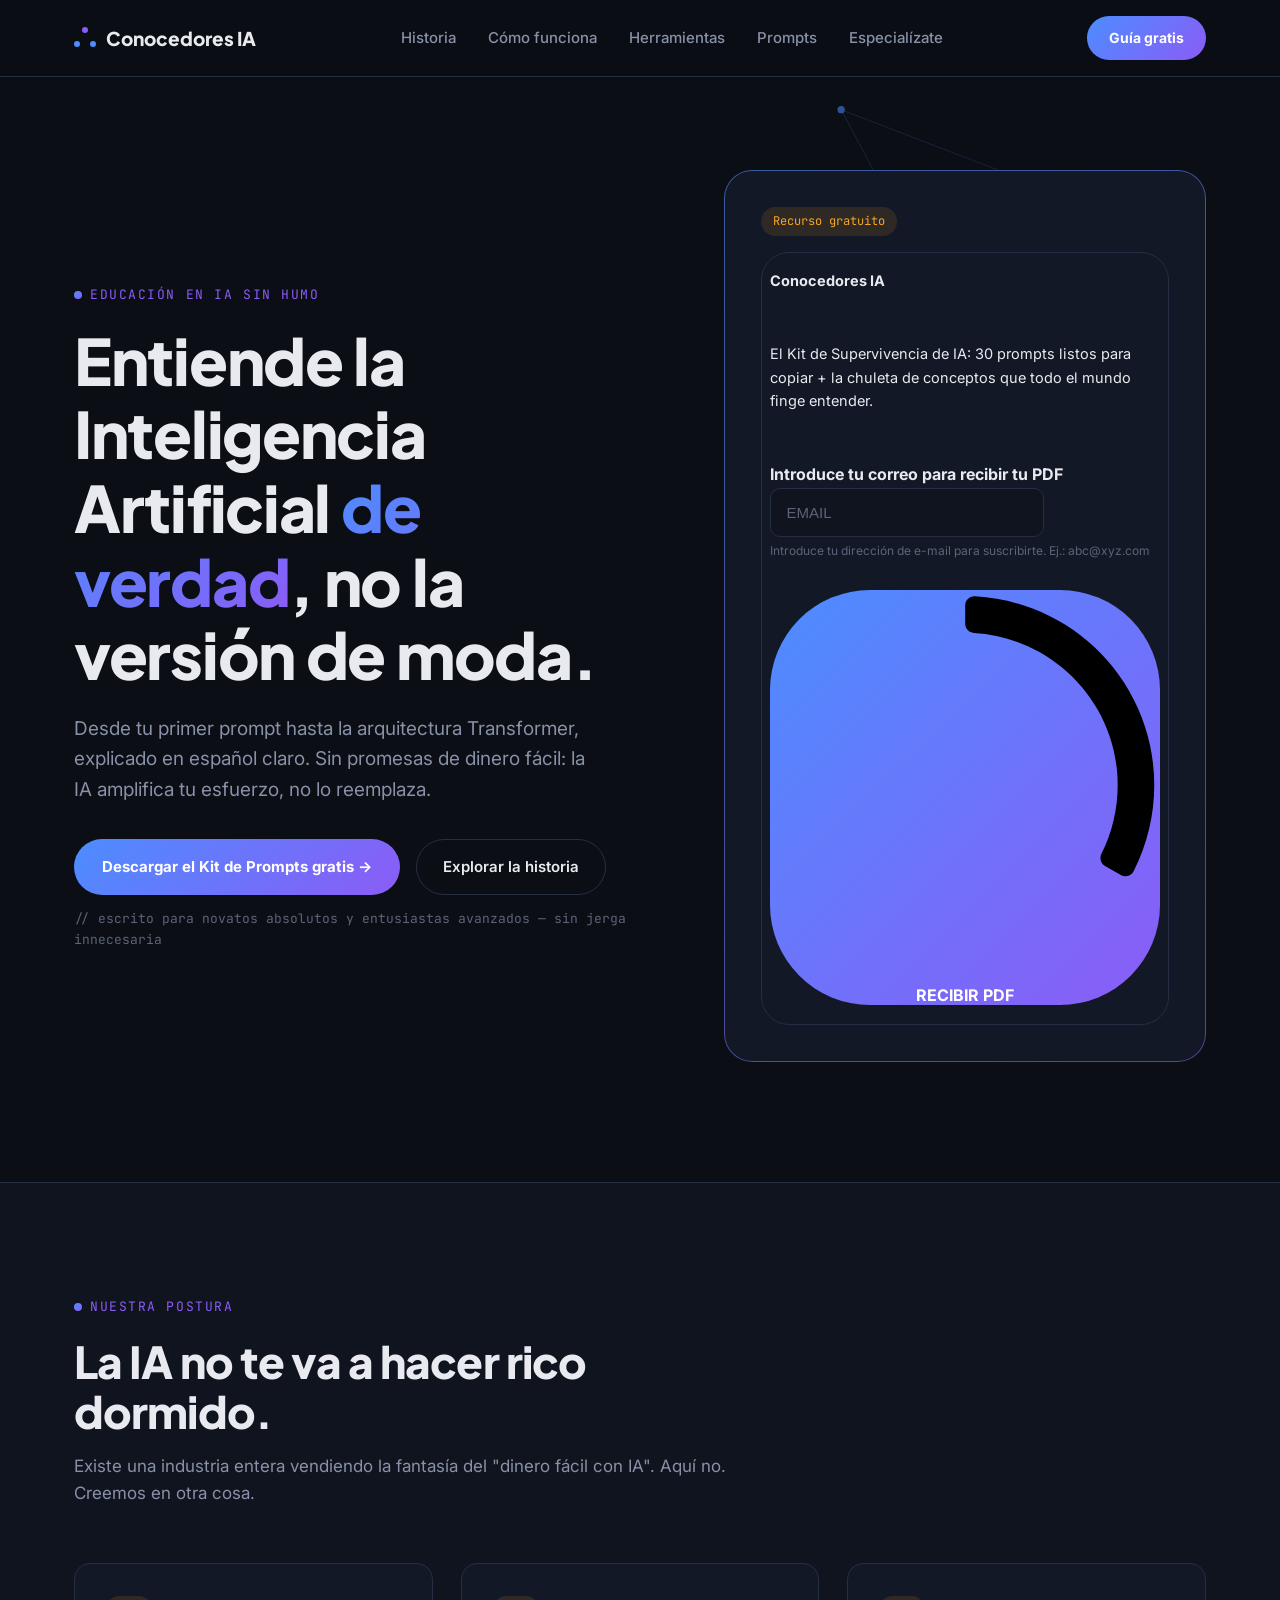
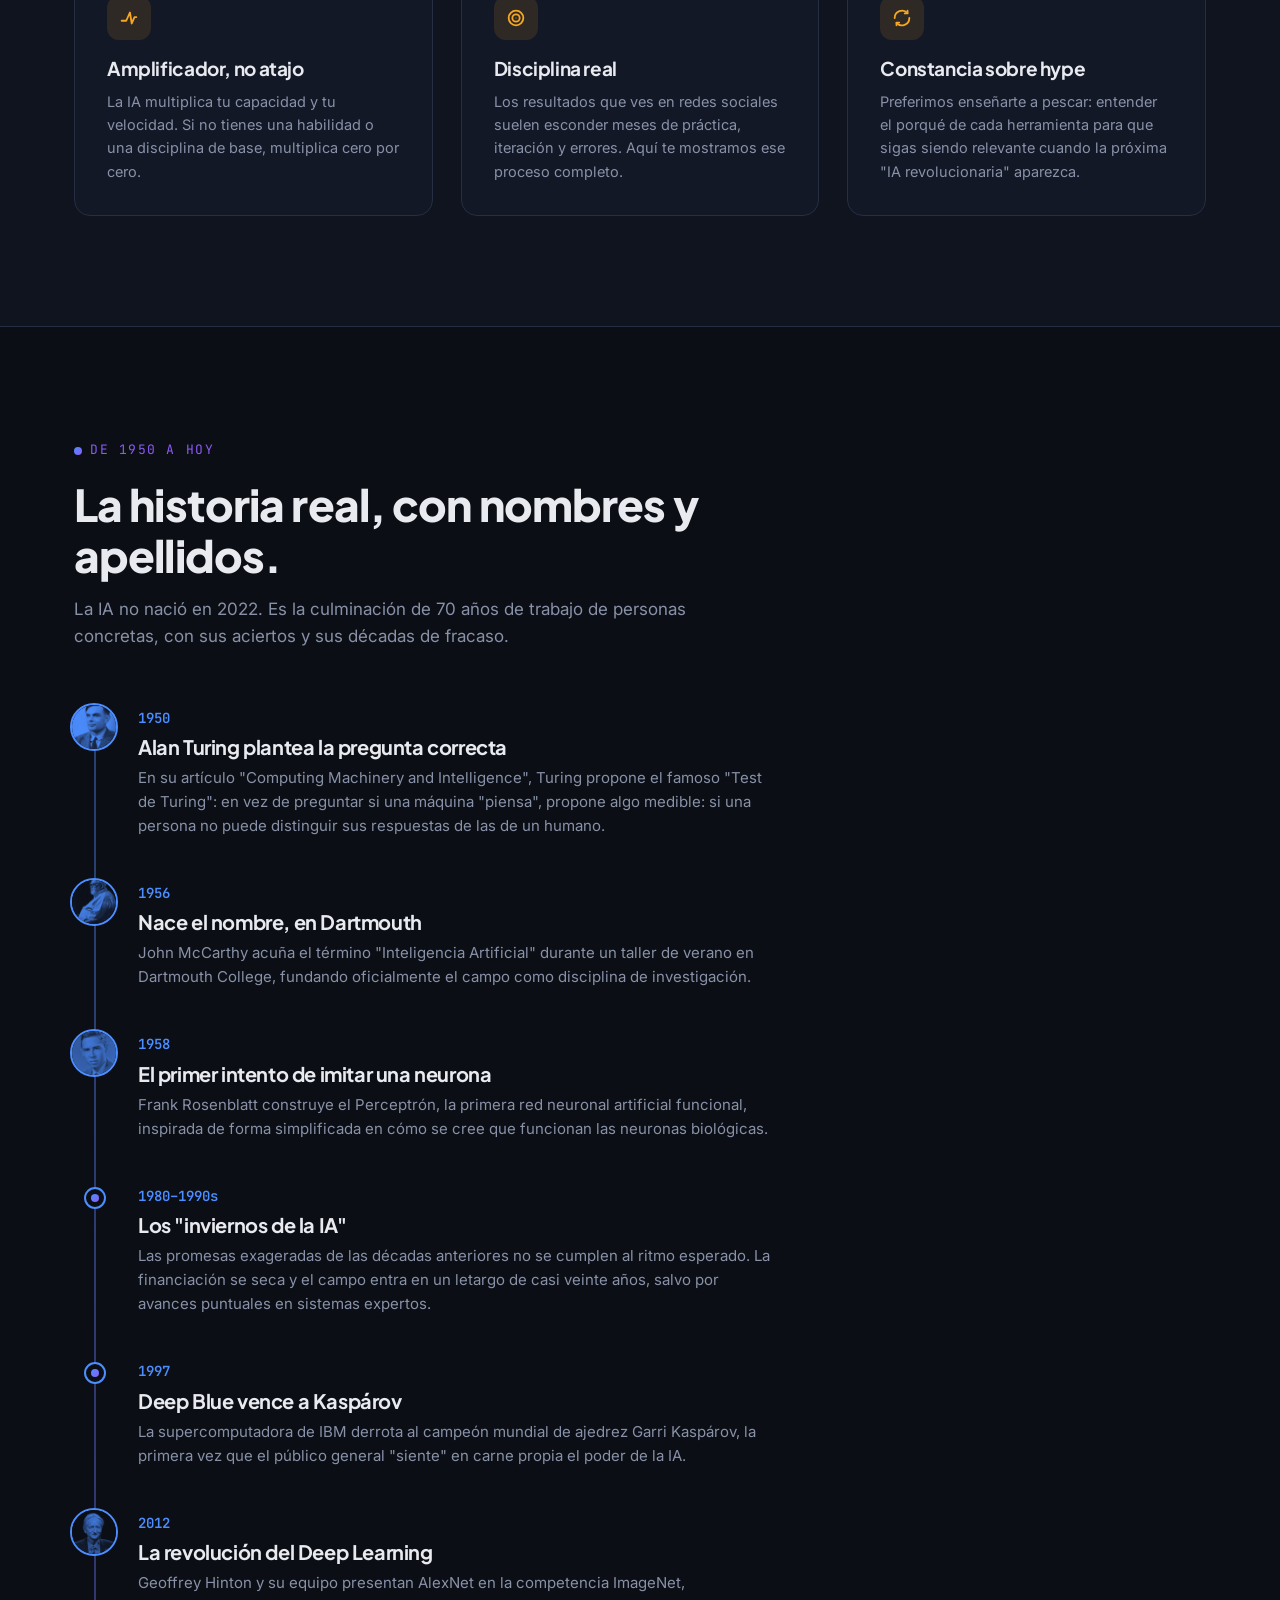
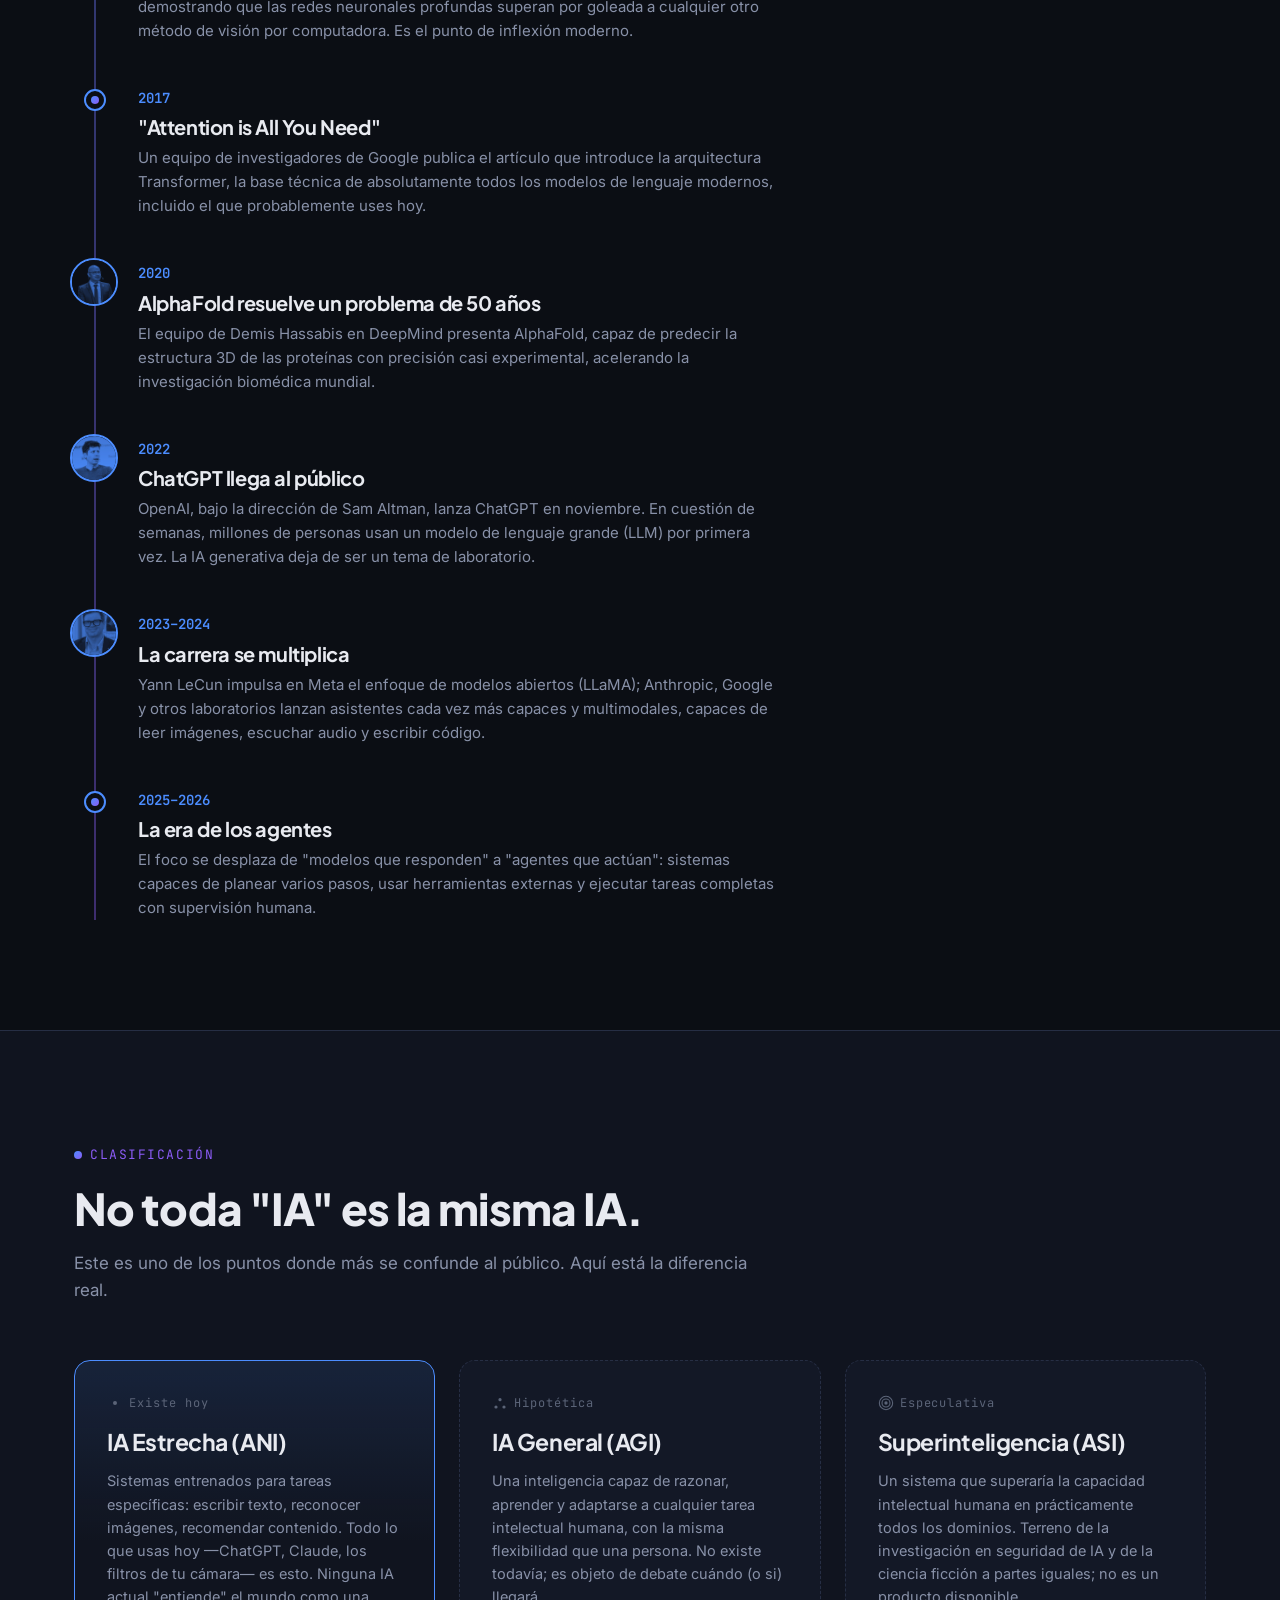
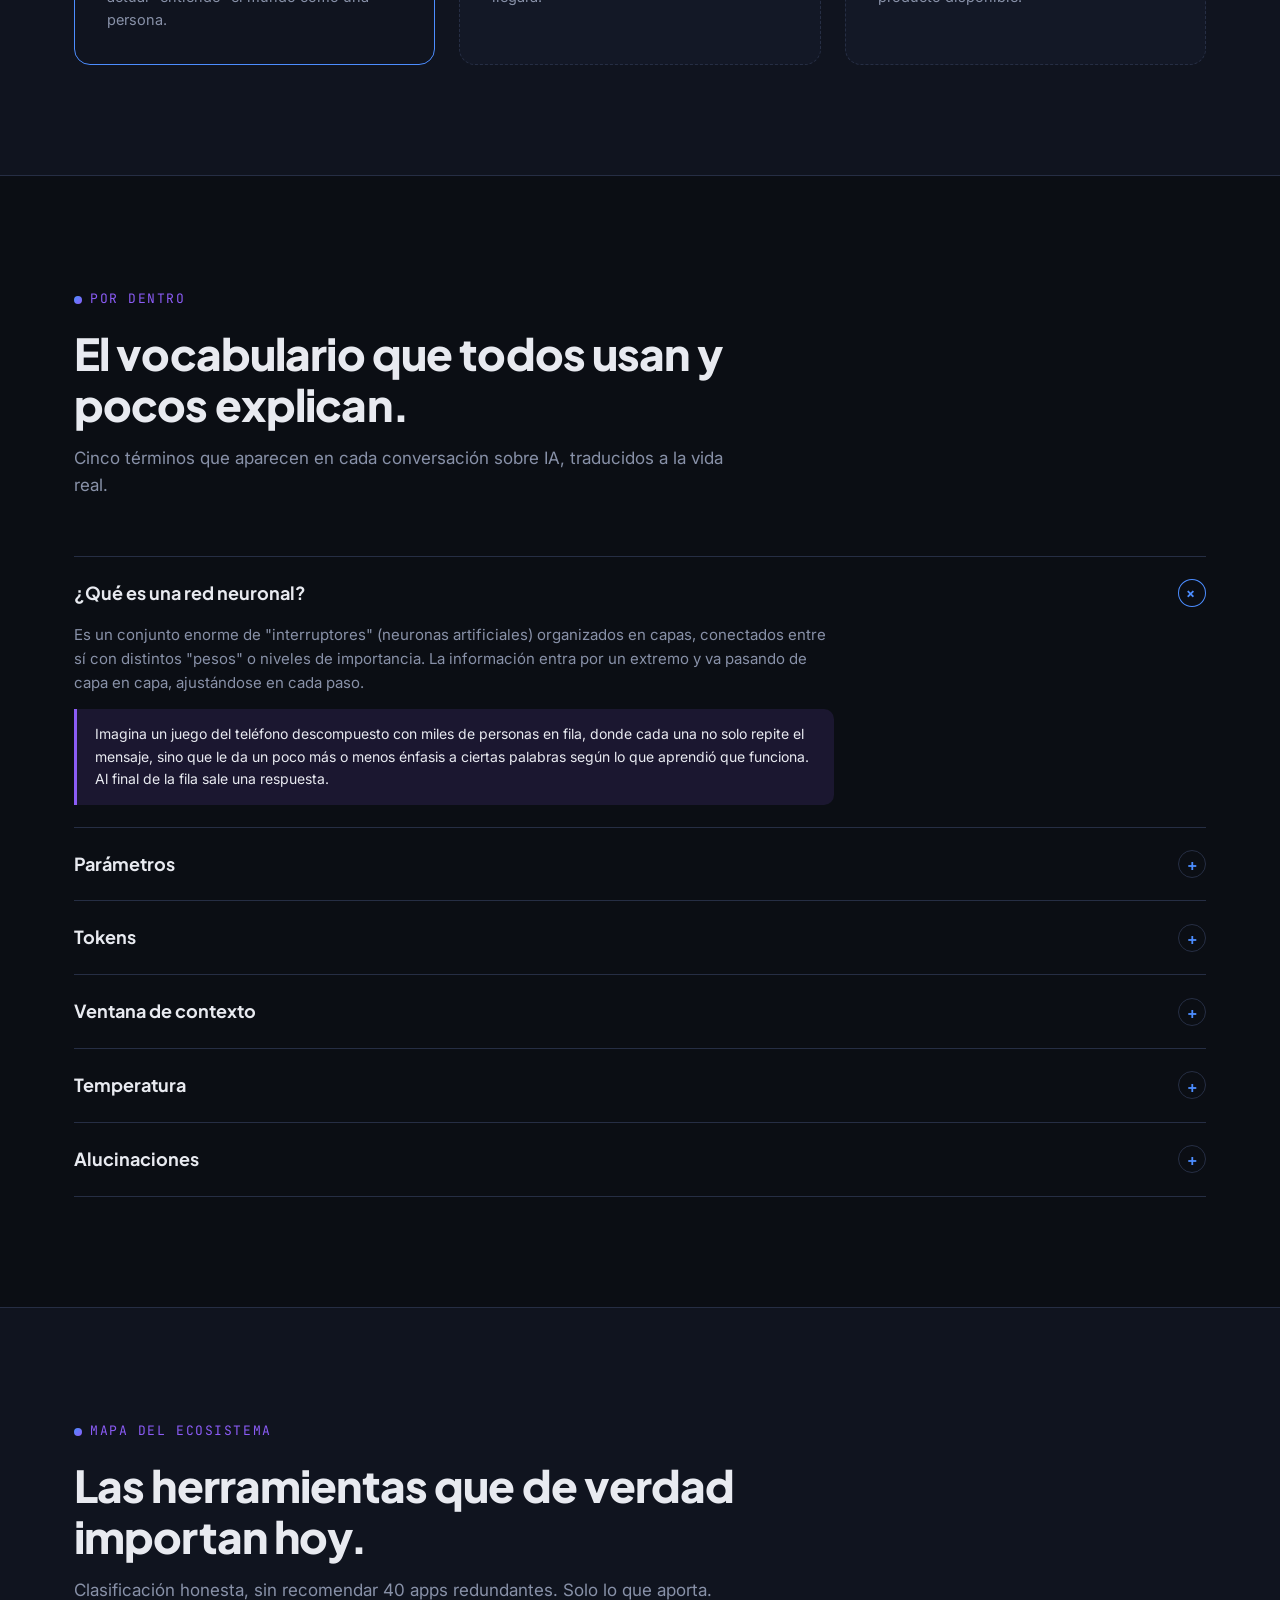
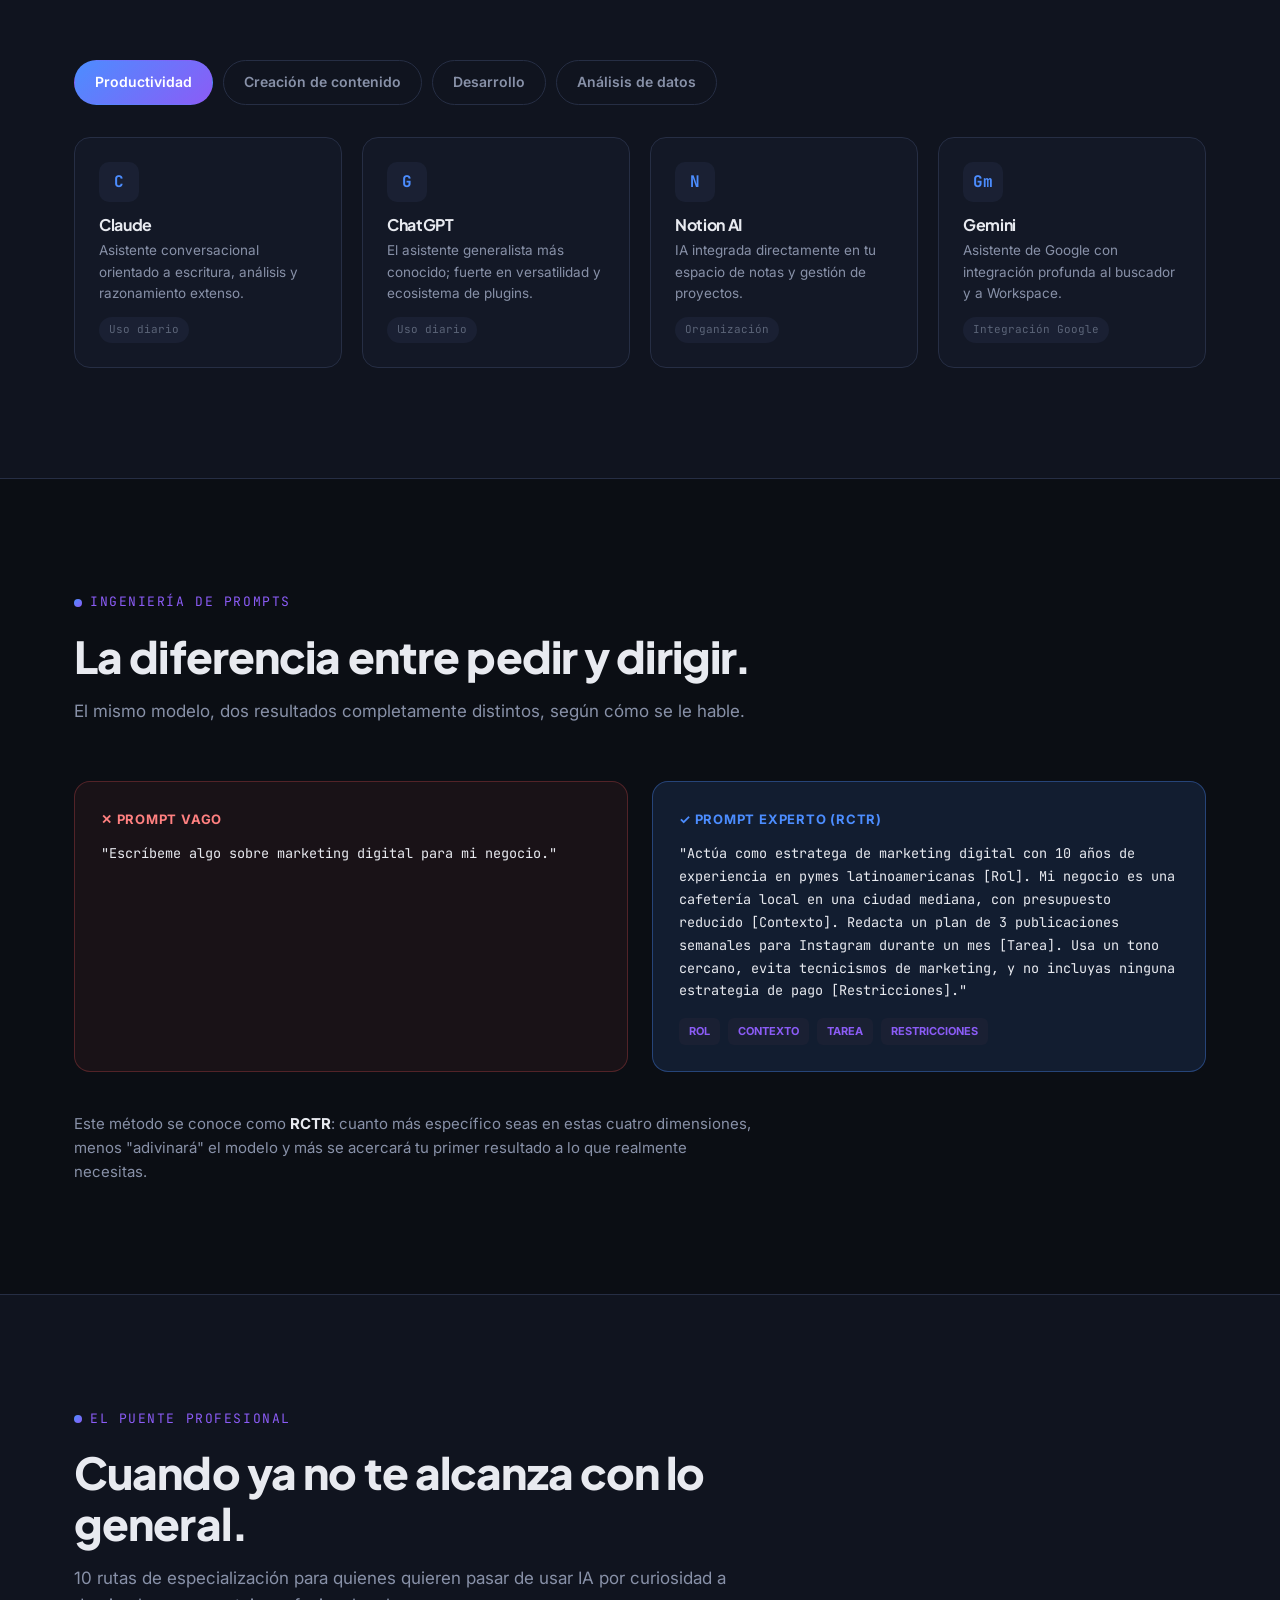
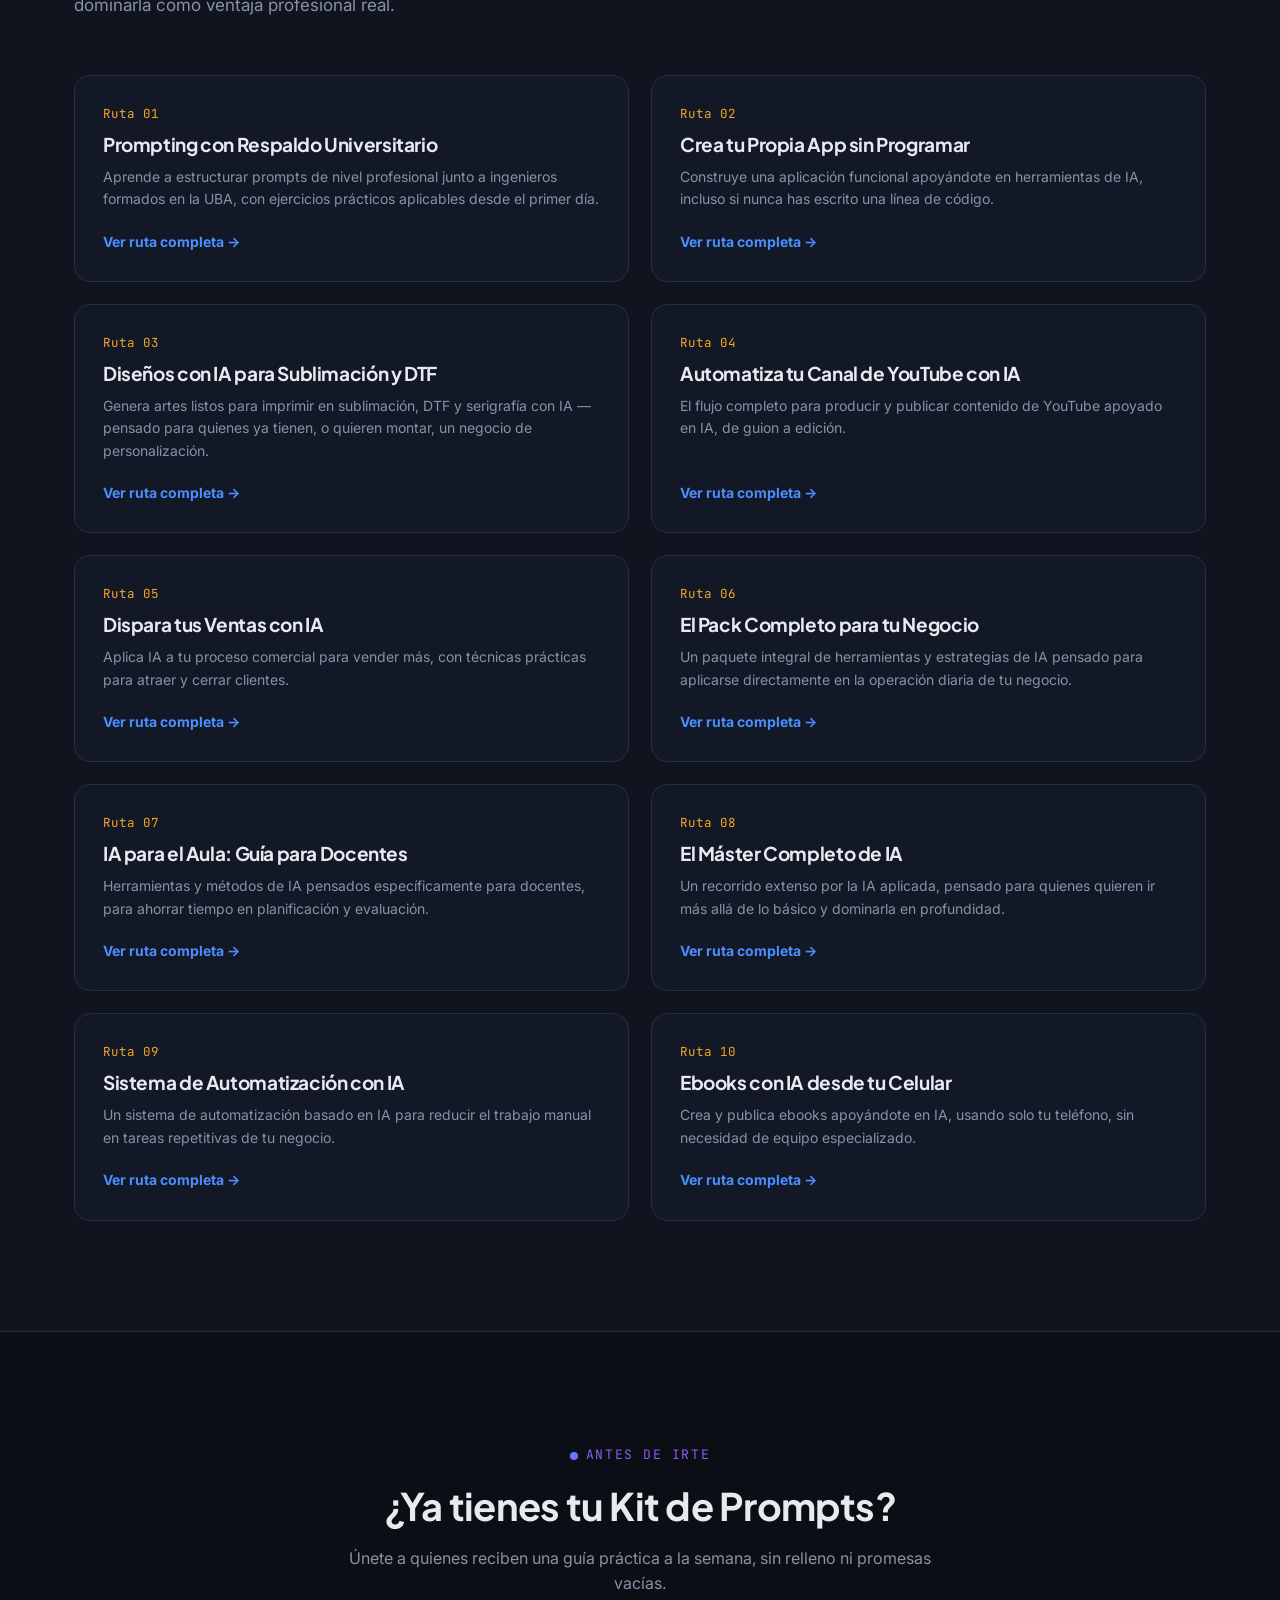
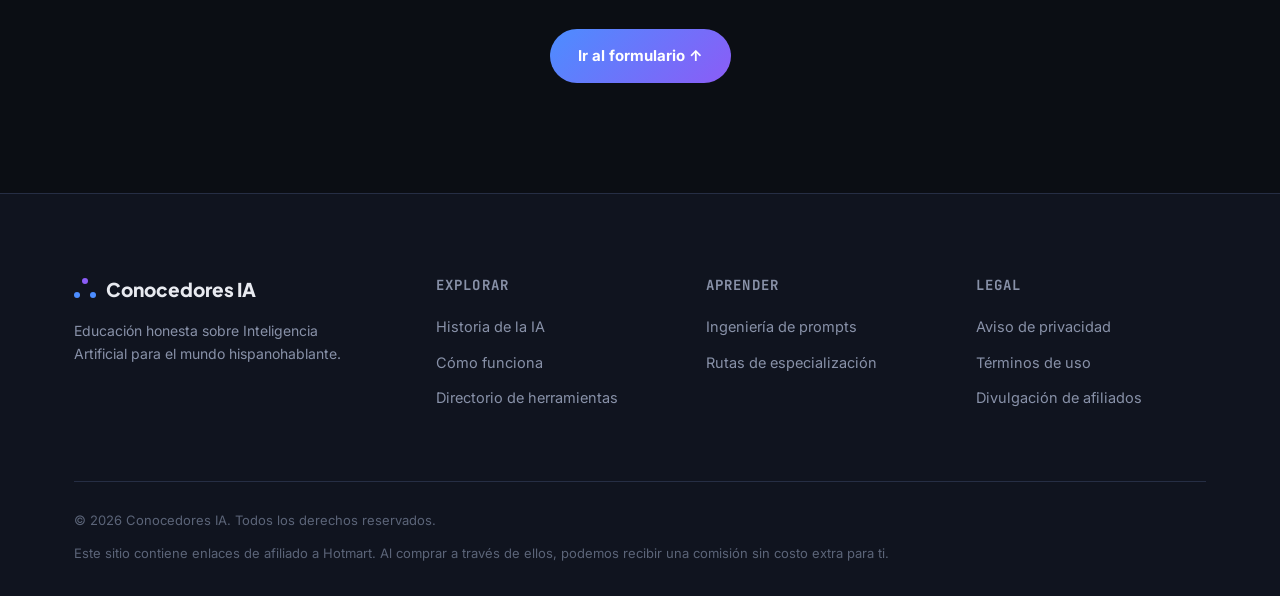
==== commit abeb6604: "Add files via upload" ====
--- a/index.html
+++ b/index.html
@@ -15,20 +15,48 @@
 <meta property="og:description" content="Aprende IA desde cero, sin promesas de dinero fácil. Historia, conceptos, herramientas y rutas de especialización profesional.">
 <meta property="og:url" content="https://conocedoresia.com/">
 <meta property="og:locale" content="es_ES">
-<!-- IMAGEN OG: 1200x630px. Fondo carbón (#0B0E14) con el logotipo "Conocedores IA" centrado,
-     una red de nodos violeta/azul eléctrico de fondo (misma que el hero), tipografía Plus Jakarta Sans Bold. -->
-<meta property="og:image" content="/assets/og-cover.jpg">
+<!-- IMAGEN OG: generada con IA, red de nodos violeta/azul eléctrico sobre fondo carbón. -->
+<meta property="og:image" content="assets/og-cover.jpg">
 
 <meta name="twitter:card" content="summary_large_image">
 <meta name="twitter:title" content="Conocedores IA — La Inteligencia Artificial explicada de verdad">
-<meta name="twitter:image" content="/assets/og-cover.jpg">
-
-<link rel="icon" type="image/png" href="/assets/favicon.png">
-<!-- FAVICON: un único nodo violeta conectado a dos puntos azules, sobre fondo transparente. Minimalista, 64x64px. -->
+<meta name="twitter:image" content="assets/og-cover.jpg">
+
+<link rel="icon" type="image/png" href="assets/favicon.png">
+<link rel="icon" type="image/png" sizes="32x32" href="assets/favicon-32.png">
 
 <link rel="preconnect" href="https://fonts.googleapis.com">
 <link rel="preconnect" href="https://fonts.gstatic.com" crossorigin>
 <link href="https://fonts.googleapis.com/css2?family=Plus+Jakarta+Sans:wght@400;500;600;700;800&family=Inter:wght@400;500;600;700&family=JetBrains+Mono:wght@400;500;600&display=swap" rel="stylesheet">
+
+<!-- ============ BREVO: assets requeridos en <head> ============ -->
+<style>
+  @font-face {
+    font-display: block;
+    font-family: Roboto;
+    src: url(https://assets.brevo.com/font/Roboto/Latin/normal/normal/7529907e9eaf8ebb5220c5f9850e3811.woff2) format("woff2"), url(https://assets.brevo.com/font/Roboto/Latin/normal/normal/25c678feafdc175a70922a116c9be3e7.woff) format("woff")
+  }
+  @font-face {
+    font-display: fallback;
+    font-family: Roboto;
+    font-weight: 600;
+    src: url(https://assets.brevo.com/font/Roboto/Latin/medium/normal/6e9caeeafb1f3491be3e32744bc30440.woff2) format("woff2"), url(https://assets.brevo.com/font/Roboto/Latin/medium/normal/71501f0d8d5aa95960f6475d5487d4c2.woff) format("woff")
+  }
+  @font-face {
+    font-display: fallback;
+    font-family: Roboto;
+    font-weight: 700;
+    src: url(https://assets.brevo.com/font/Roboto/Latin/bold/normal/3ef7cf158f310cf752d5ad08cd0e7e60.woff2) format("woff2"), url(https://assets.brevo.com/font/Roboto/Latin/bold/normal/ece3a1d82f18b60bcce0211725c476aa.woff) format("woff")
+  }
+  :where(.sib-form-message-panel) { display: none; }
+  :where(.sib-form-message-panel .sib-notification__icon) { width: 20px; height: 20px; }
+  #sib-container input:-ms-input-placeholder { font-family: Helvetica, sans-serif; text-align: left; color: #c0ccda; }
+  #sib-container input::placeholder { font-family: Helvetica, sans-serif; text-align: left; color: #c0ccda; }
+  #sib-container textarea::placeholder { font-family: Helvetica, sans-serif; text-align: left; color: #c0ccda; }
+  #sib-container a { text-decoration: underline; color: #2BB2FC; }
+</style>
+<link rel="stylesheet" href="https://sibforms.com/forms/end-form/build/sib-styles.css">
+<!-- ============ FIN ASSETS BREVO ============ -->
 
 <style>
 /* =========================================================
@@ -200,6 +228,10 @@
   width:44px; height:44px; border-radius:12px; background:var(--amber-soft); color:var(--amber);
   display:flex; align-items:center; justify-content:center; margin-bottom:18px; font-size:20px; font-weight:700;
 }
+.philo-card .icon svg{ width:22px; height:22px; stroke:var(--amber); fill:none; stroke-width:2; stroke-linecap:round; stroke-linejoin:round; }
+.type-card .level-icon{ display:inline-flex; align-items:center; gap:6px; }
+.type-card .level-icon svg{ width:16px; height:16px; stroke:var(--text-faint); fill:none; stroke-width:1.6; }
+.type-card.active .level-icon svg{ stroke:var(--blue); }
 .philo-card h3{font-size:19px; margin-bottom:10px;}
 .philo-card p{color:var(--text-dim); font-size:14.5px;}
 @media (max-width:860px){ .philosophy-grid{grid-template-columns:1fr;} }
@@ -218,6 +250,11 @@
 }
 .tl-dot::after{content:''; width:8px; height:8px; border-radius:50%; background:var(--gradient-1);}
 .tl-year{font-family:var(--font-mono); color:var(--blue); font-size:14px; font-weight:600; margin-bottom:6px;}
+.tl-avatar{
+  position:absolute; left:-4px; top:-4px; width:48px; height:48px; border-radius:50%;
+  border:2px solid var(--blue); overflow:hidden; background:var(--bg-soft); z-index:2;
+}
+.tl-avatar img{ width:100%; height:100%; object-fit:cover; display:block; }
 .tl-item h4{font-size:20px; margin-bottom:8px;}
 .tl-item p{color:var(--text-dim); font-size:15px; max-width:640px;}
 
@@ -333,6 +370,55 @@
   flex-wrap:wrap; gap:12px; font-size:13px; color:var(--text-faint);
 }
 @media (max-width:860px){ .footer-grid{grid-template-columns:1fr 1fr;} }
+
+/* ============================================================
+   AJUSTES DE TEMA PARA EL FORMULARIO DE BREVO
+   Brevo genera estilos en línea pensados para fondos claros.
+   Este bloque los sobrescribe para integrarlo al tema oscuro.
+   Si en el futuro pegas OTRO formulario de Brevo, conserva estas
+   reglas: seguirán aplicando el mismo estilo mientras Brevo use
+   las mismas clases (sib-form, sib-container, sib-input, etc.)
+   ============================================================ */
+.sib-form{ background:transparent !important; padding:0 !important; }
+#sib-form-container{ text-align:left; }
+#sib-container{
+  background:var(--surface) !important;
+  border:1px solid var(--border) !important;
+  border-radius:var(--radius-lg) !important;
+  padding:8px !important;
+  max-width:100% !important;
+}
+#sib-container .sib-form-block,
+#sib-container label,
+#sib-container p{ color:var(--text) !important; font-family:var(--font-body) !important; }
+#sib-container .sib-form-block[style*="Baskerville"]{
+  font-family:var(--font-display) !important; font-style:normal !important; text-decoration:none !important;
+  font-size:22px !important; color:var(--text) !important; text-align:left !important;
+}
+#sib-container .sib-form-block[style*="italic"]{
+  font-style:normal !important; text-decoration:none !important; text-align:left !important;
+  color:var(--text-dim) !important; font-size:14.5px !important;
+}
+#sib-container .entry__specification{ color:var(--text-faint) !important; }
+#sib-container input.input{
+  background:var(--bg-soft) !important;
+  border:1px solid var(--border) !important;
+  color:var(--text) !important;
+  border-radius:var(--radius-sm) !important;
+  padding:14px 16px !important;
+  font-family:var(--font-body) !important;
+}
+#sib-container input.input::placeholder{ color:var(--text-faint) !important; }
+.sib-form-block__button{
+  background:var(--gradient-1) !important;
+  border-radius:100px !important;
+  width:100%;
+  font-family:var(--font-body) !important;
+  transition:transform .2s, box-shadow .2s;
+}
+.sib-form-block__button:hover{ transform:translateY(-2px); box-shadow:0 10px 28px rgba(139,92,246,0.35); }
+#error-message{ background:rgba(255,90,90,0.08) !important; border-color:#ff4949 !important; color:#ff9a9a !important; }
+#success-message{ background:var(--blue-soft) !important; border-color:var(--blue) !important; color:var(--text) !important; }
 </style>
 </head>
 <body>
@@ -413,22 +499,76 @@
 
     <div class="capture-card" id="hero-form">
       <span class="tag">Recurso gratuito</span>
-      <h3>El Kit de Supervivencia de IA (PDF)</h3>
-      <p>30 prompts profesionales listos para copiar + la chuleta de conceptos que todo el mundo finge entender. Directo a tu correo.</p>
 
       <!-- ============================================================
-           INTEGRACIÓN BREVO: reemplaza este <form> por el código de
-           embed que Brevo genera en "Formularios > Crear formulario".
-           Conserva las clases CSS (o pásalas a los inputs generados)
-           para que el formulario mantenga el estilo del resto del sitio.
-           action="https://TU-CUENTA.sibforms.com/serve/MAilXXXXXXXXX"
+           FORMULARIO BREVO — pegado tal cual desde tu cuenta.
+           Los estilos oscuros se aplican vía las reglas "AJUSTES DE
+           TEMA PARA EL FORMULARIO DE BREVO" definidas en el <head>.
+           Solo edité el título y el subtítulo (los dos primeros
+           sib-form-block) para que digan "Conocedores IA" en vez del
+           texto de ejemplo; el resto de la estructura, IDs y el action
+           de tu cuenta quedaron intactos para que el envío funcione.
       ============================================================= -->
-      <form action="https://TU-CUENTA.sibforms.com/serve/REEMPLAZAR-ID" method="POST">
-        <input type="text" name="FIRSTNAME" placeholder="Tu nombre" required>
-        <input type="email" name="EMAIL" placeholder="Tu correo electrónico" required>
-        <button type="submit" class="btn-primary">Quiero mi Kit gratis</button>
-      </form>
-      <p class="fine">Sin spam. Cancela cuando quieras.</p>
+      <div class="sib-form" style="text-align: center;">
+        <div id="sib-form-container" class="sib-form-container">
+          <div id="error-message" class="sib-form-message-panel" style="font-family:Helvetica, sans-serif; font-size:16px; text-align:left; color:#661d1d; background-color:#ffeded; border-color:#ff4949; border-radius:3px; max-width:540px;">
+            <div class="sib-form-message-panel__text sib-form-message-panel__text--center">
+              <svg viewBox="0 0 512 512" class="sib-icon sib-notification__icon"><path d="M256 40c118.621 0 216 96.075 216 216 0 119.291-96.61 216-216 216-119.244 0-216-96.562-216-216 0-119.203 96.602-216 216-216m0-32C119.043 8 8 119.083 8 256c0 136.997 111.043 248 248 248s248-111.003 248-248C504 119.083 392.957 8 256 8zm-11.49 120h22.979c6.823 0 12.274 5.682 11.99 12.5l-7 168c-.268 6.428-5.556 11.5-11.99 11.5h-8.979c-6.433 0-11.722-5.073-11.99-11.5l-7-168c-.283-6.818 5.167-12.5 11.99-12.5zM256 340c-15.464 0-28 12.536-28 28s12.536 28 28 28 28-12.536 28-28-12.536-28-28-28z" /></svg>
+              <span class="sib-form-message-panel__inner-text">No hemos podido enviar tu PDF.</span>
+            </div>
+          </div>
+          <div></div>
+          <div id="success-message" class="sib-form-message-panel" style="font-family:Helvetica, sans-serif; font-size:16px; text-align:left; color:#085229; background-color:#e7faf0; border-color:#13ce66; border-radius:3px; max-width:540px;">
+            <div class="sib-form-message-panel__text sib-form-message-panel__text--center">
+              <svg viewBox="0 0 512 512" class="sib-icon sib-notification__icon"><path d="M256 8C119.033 8 8 119.033 8 256s111.033 248 248 248 248-111.033 248-248S392.967 8 256 8zm0 464c-118.664 0-216-96.055-216-216 0-118.663 96.055-216 216-216 118.664 0 216 96.055 216 216 0 118.663-96.055 216-216 216zm141.63-274.961L217.15 376.071c-4.705 4.667-12.303 4.637-16.97-.068l-85.878-86.572c-4.667-4.705-4.637-12.303.068-16.97l8.52-8.451c4.705-4.667 12.303-4.637 16.97.068l68.976 69.533 163.441-162.13c4.705-4.667 12.303-4.637 16.97.068l8.451 8.52c4.668 4.705 4.637 12.303-.068 16.97z" /></svg>
+              <span class="sib-form-message-panel__inner-text">Se enviará tu PDF.</span>
+            </div>
+          </div>
+          <div></div>
+          <div id="sib-container" class="sib-container--large sib-container--vertical" style="direction:ltr">
+            <form id="sib-form" method="POST" action="https://49530b53.sibforms.com/serve/[base64]" data-type="subscription">
+              <div style="padding: 8px 0;">
+                <div class="sib-form-block" style="font-family:Baskerville, serif; font-weight:700; font-style:italic; text-decoration:underline;">
+                  <p>Conocedores IA</p>
+                </div>
+              </div>
+              <div style="padding: 8px 0;">
+                <div class="sib-form-block" style="font-family:Helvetica, sans-serif; font-style:italic; text-decoration:underline;">
+                  <div class="sib-text-form-block">
+                    <p>El Kit de Supervivencia de IA: 30 prompts listos para copiar + la chuleta de conceptos que todo el mundo finge entender.</p>
+                  </div>
+                </div>
+              </div>
+              <div style="padding: 8px 0;">
+                <div class="sib-input sib-form-block">
+                  <div class="form__entry entry_block">
+                    <div class="form__label-row ">
+                      <label class="entry__label" style="font-weight: 700; text-align: left; font-family:Helvetica, sans-serif; font-size:16px; font-weight:700; text-align:left; color:#3c4858;" for="EMAIL" data-required="*">Introduce tu correo para recibir tu PDF</label>
+                      <div class="entry__field">
+                        <input class="input " type="text" id="EMAIL" name="EMAIL" autocomplete="off" value="" placeholder="EMAIL" data-required="true" required />
+                      </div>
+                    </div>
+                    <label class="entry__error entry__error--primary" style="font-family:Helvetica, sans-serif; font-size:16px; text-align:left; color:#661d1d; background-color:#ffeded; border-color:#ff4949; border-radius:3px;"></label>
+                    <label class="entry__specification" style="font-family:Helvetica, sans-serif; font-size:12px; text-align:left; color:#8390A4; text-align: left ">
+                      Introduce tu dirección de e-mail para suscribirte. Ej.: abc@xyz.com
+                    </label>
+                  </div>
+                </div>
+              </div>
+              <div style="padding: 8px 0;">
+                <div class="sib-form-block" style="text-align: center">
+                  <button class="sib-form-block__button sib-form-block__button-with-loader" style="font-family:Helvetica, sans-serif; font-size:16px; font-weight:700; text-align:center; color:#FFFFFF; border-width:0px;" form="sib-form" type="submit">
+                    <svg class="icon clickable__icon progress-indicator__icon sib-hide-loader-icon" viewBox="0 0 512 512"><path d="M460.116 373.846l-20.823-12.022c-5.541-3.199-7.54-10.159-4.663-15.874 30.137-59.886 28.343-131.652-5.386-189.946-33.641-58.394-94.896-95.833-161.827-99.676C261.028 55.961 256 50.751 256 44.352V20.309c0-6.904 5.808-12.337 12.703-11.982 83.556 4.306 160.163 50.864 202.11 123.677 42.063 72.696 44.079 162.316 6.031 236.832-3.14 6.148-10.75 8.461-16.728 5.01z" /></svg>
+                    RECIBIR PDF
+                  </button>
+                </div>
+              </div>
+              <input type="text" name="email_address_check" value="" class="input--hidden" style="display:none">
+              <input type="hidden" name="locale" value="es">
+            </form>
+          </div>
+        </div>
+      </div>
     </div>
   </div>
 </section>
@@ -443,17 +583,23 @@
     </div>
     <div class="philosophy-grid">
       <div class="philo-card">
-        <div class="icon">A</div>
+        <div class="icon">
+          <svg viewBox="0 0 24 24"><path d="M4 15L9 15L13 6L15 18L18 11L20 11"/></svg>
+        </div>
         <h3>Amplificador, no atajo</h3>
         <p>La IA multiplica tu capacidad y tu velocidad. Si no tienes una habilidad o una disciplina de base, multiplica cero por cero.</p>
       </div>
       <div class="philo-card">
-        <div class="icon">D</div>
+        <div class="icon">
+          <svg viewBox="0 0 24 24"><circle cx="12" cy="12" r="8"/><circle cx="12" cy="12" r="4"/><circle cx="12" cy="12" r="0.6" fill="currentColor" stroke="none"/></svg>
+        </div>
         <h3>Disciplina real</h3>
         <p>Los resultados que ves en redes sociales suelen esconder meses de práctica, iteración y errores. Aquí te mostramos ese proceso completo.</p>
       </div>
       <div class="philo-card">
-        <div class="icon">C</div>
+        <div class="icon">
+          <svg viewBox="0 0 24 24"><path d="M4 12a8 8 0 0 1 14-5.3M20 12a8 8 0 0 1-14 5.3"/><path d="M18 4v3h-3M6 20v-3h3"/></svg>
+        </div>
         <h3>Constancia sobre hype</h3>
         <p>Preferimos enseñarte a pescar: entender el porqué de cada herramienta para que sigas siendo relevante cuando la próxima "IA revolucionaria" aparezca.</p>
       </div>
@@ -470,25 +616,22 @@
       <p>La IA no nació en 2022. Es la culminación de 70 años de trabajo de personas concretas, con sus aciertos y sus décadas de fracaso.</p>
     </div>
 
-    <!-- FOTOS SUGERIDAS: retratos históricos en blanco y negro/sepia para las figuras de
-         antes de 1990 (Turing, McCarthy, Rosenblatt) y fotografías editoriales a color
-         para las figuras contemporáneas (Hinton, LeCun, Altman, Hassabis), manteniendo
-         un tratamiento de duotono azul/violeta consistente sobre todas ellas. -->
+    <!-- Retratos reales (Wikimedia Commons) con tratamiento duotono carbón/azul eléctrico. -->
     <div class="timeline">
       <div class="tl-item">
-        <span class="tl-dot"></span>
+        <span class="tl-avatar"><img src="assets/turing.jpg" alt="Alan Turing" loading="lazy"></span>
         <div class="tl-year">1950</div>
         <h4>Alan Turing plantea la pregunta correcta</h4>
         <p>En su artículo "Computing Machinery and Intelligence", Turing propone el famoso "Test de Turing": en vez de preguntar si una máquina "piensa", propone algo medible: si una persona no puede distinguir sus respuestas de las de un humano.</p>
       </div>
       <div class="tl-item">
-        <span class="tl-dot"></span>
+        <span class="tl-avatar"><img src="assets/mccarthy.jpg" alt="John McCarthy" loading="lazy"></span>
         <div class="tl-year">1956</div>
         <h4>Nace el nombre, en Dartmouth</h4>
         <p>John McCarthy acuña el término "Inteligencia Artificial" durante un taller de verano en Dartmouth College, fundando oficialmente el campo como disciplina de investigación.</p>
       </div>
       <div class="tl-item">
-        <span class="tl-dot"></span>
+        <span class="tl-avatar"><img src="assets/rosenblatt.jpg" alt="Frank Rosenblatt" loading="lazy"></span>
         <div class="tl-year">1958</div>
         <h4>El primer intento de imitar una neurona</h4>
         <p>Frank Rosenblatt construye el Perceptrón, la primera red neuronal artificial funcional, inspirada de forma simplificada en cómo se cree que funcionan las neuronas biológicas.</p>
@@ -506,7 +649,7 @@
         <p>La supercomputadora de IBM derrota al campeón mundial de ajedrez Garri Kaspárov, la primera vez que el público general "siente" en carne propia el poder de la IA.</p>
       </div>
       <div class="tl-item">
-        <span class="tl-dot"></span>
+        <span class="tl-avatar"><img src="assets/hinton.jpg" alt="Geoffrey Hinton" loading="lazy"></span>
         <div class="tl-year">2012</div>
         <h4>La revolución del Deep Learning</h4>
         <p>Geoffrey Hinton y su equipo presentan AlexNet en la competencia ImageNet, demostrando que las redes neuronales profundas superan por goleada a cualquier otro método de visión por computadora. Es el punto de inflexión moderno.</p>
@@ -518,19 +661,19 @@
         <p>Un equipo de investigadores de Google publica el artículo que introduce la arquitectura Transformer, la base técnica de absolutamente todos los modelos de lenguaje modernos, incluido el que probablemente uses hoy.</p>
       </div>
       <div class="tl-item">
-        <span class="tl-dot"></span>
+        <span class="tl-avatar"><img src="assets/hassabis.jpg" alt="Demis Hassabis" loading="lazy"></span>
         <div class="tl-year">2020</div>
         <h4>AlphaFold resuelve un problema de 50 años</h4>
         <p>El equipo de Demis Hassabis en DeepMind presenta AlphaFold, capaz de predecir la estructura 3D de las proteínas con precisión casi experimental, acelerando la investigación biomédica mundial.</p>
       </div>
       <div class="tl-item">
-        <span class="tl-dot"></span>
+        <span class="tl-avatar"><img src="assets/altman.jpg" alt="Sam Altman" loading="lazy"></span>
         <div class="tl-year">2022</div>
         <h4>ChatGPT llega al público</h4>
         <p>OpenAI, bajo la dirección de Sam Altman, lanza ChatGPT en noviembre. En cuestión de semanas, millones de personas usan un modelo de lenguaje grande (LLM) por primera vez. La IA generativa deja de ser un tema de laboratorio.</p>
       </div>
       <div class="tl-item">
-        <span class="tl-dot"></span>
+        <span class="tl-avatar"><img src="assets/lecun.jpg" alt="Yann LeCun" loading="lazy"></span>
         <div class="tl-year">2023–2024</div>
         <h4>La carrera se multiplica</h4>
         <p>Yann LeCun impulsa en Meta el enfoque de modelos abiertos (LLaMA); Anthropic, Google y otros laboratorios lanzan asistentes cada vez más capaces y multimodales, capaces de leer imágenes, escuchar audio y escribir código.</p>
@@ -555,17 +698,17 @@
     </div>
     <div class="types-grid">
       <div class="type-card active">
-        <span class="level">Existe hoy</span>
+        <span class="level level-icon"><svg viewBox="0 0 24 24"><circle cx="12" cy="12" r="3" fill="currentColor" stroke="none"/></svg> Existe hoy</span>
         <h3>IA Estrecha (ANI)</h3>
         <p>Sistemas entrenados para tareas específicas: escribir texto, reconocer imágenes, recomendar contenido. Todo lo que usas hoy —ChatGPT, Claude, los filtros de tu cámara— es esto. Ninguna IA actual "entiende" el mundo como una persona.</p>
       </div>
       <div class="type-card hypo">
-        <span class="level">Hipotética</span>
+        <span class="level level-icon"><svg viewBox="0 0 24 24"><circle cx="6" cy="18" r="2.4" fill="currentColor" stroke="none"/><circle cx="18" cy="18" r="2.4" fill="currentColor" stroke="none"/><circle cx="12" cy="7" r="2.4" fill="currentColor" stroke="none"/></svg> Hipotética</span>
         <h3>IA General (AGI)</h3>
         <p>Una inteligencia capaz de razonar, aprender y adaptarse a cualquier tarea intelectual humana, con la misma flexibilidad que una persona. No existe todavía; es objeto de debate cuándo (o si) llegará.</p>
       </div>
       <div class="type-card hypo">
-        <span class="level">Especulativa</span>
+        <span class="level level-icon"><svg viewBox="0 0 24 24"><circle cx="12" cy="12" r="2.5" fill="currentColor" stroke="none"/><circle cx="12" cy="12" r="6"/><circle cx="12" cy="12" r="10"/></svg> Especulativa</span>
         <h3>Superinteligencia (ASI)</h3>
         <p>Un sistema que superaría la capacidad intelectual humana en prácticamente todos los dominios. Terreno de la investigación en seguridad de IA y de la ciencia ficción a partes iguales; no es un producto disponible.</p>
       </div>
@@ -719,68 +862,78 @@
       <p>10 rutas de especialización para quienes quieren pasar de usar IA por curiosidad a dominarla como ventaja profesional real.</p>
     </div>
 
-    <!-- ENLACES HOTMART: reemplazar cada href="#" por tu enlace de afiliado real,
-         formato habitual: https://go.hotmart.com/TU-CODIGO-DE-AFILIADO -->
+    <!-- ============================================================
+         PLANTILLA DE TARJETA DE CURSO — deliberadamente genérica para
+         que cada tarjeta se adapte a CUALQUIER curso, sin acoplarse a
+         un tema concreto. Para cada curso real:
+           1) Cambia el título (h4) por el nombre real del curso.
+           2) Reemplaza la descripción por 1-2 líneas honestas sobre
+              qué enseña y a quién va dirigido.
+           3) Sustituye href="#" por tu enlace de afiliado de Hotmart
+              (formato habitual: https://go.hotmart.com/TU-CODIGO).
+         El número de "Ruta" y la frase de portada pueden dejarse tal
+         cual o ajustarse; no dependen de ninguna temática específica.
+    ============================================================= -->
     <div class="courses-grid">
       <div class="course-card">
-        <span class="pain">Dolor: "no sé por dónde empezar a monetizar la IA"</span>
-        <h4>1. Fundamentos de IA aplicada a negocios</h4>
-        <p>De cero a poder identificar en qué parte de tu negocio la IA ahorra tiempo real, sin promesas mágicas.</p>
-        <a class="cta" href="#" rel="sponsored noopener" target="_blank">Ver ruta completa →</a>
+        <span class="pain">Ruta 01</span>
+        <h4>Prompting con Respaldo Universitario</h4>
+        <p>Aprende a estructurar prompts de nivel profesional junto a ingenieros formados en la UBA, con ejercicios prácticos aplicables desde el primer día.</p>
+        <a class="cta" href="https://go.hotmart.com/E106799285I?dp=1" rel="sponsored noopener" target="_blank">Ver ruta completa →</a>
       </div>
       <div class="course-card">
-        <span class="pain">Dolor: "mis prompts nunca dan el resultado que espero"</span>
-        <h4>2. Ingeniería de Prompts Avanzada</h4>
-        <p>Domina técnicas de encadenamiento, few-shot y estructuras de rol para resultados consistentes.</p>
-        <a class="cta" href="#" rel="sponsored noopener" target="_blank">Ver ruta completa →</a>
+        <span class="pain">Ruta 02</span>
+        <h4>Crea tu Propia App sin Programar</h4>
+        <p>Construye una aplicación funcional apoyándote en herramientas de IA, incluso si nunca has escrito una línea de código.</p>
+        <a class="cta" href="https://go.hotmart.com/Y106799339O?dp=1" rel="sponsored noopener" target="_blank">Ver ruta completa →</a>
       </div>
       <div class="course-card">
-        <span class="pain">Dolor: "quiero vivir de crear contenido con IA"</span>
-        <h4>3. Producción de contenido con IA generativa</h4>
-        <p>Flujos de trabajo reales para vídeo, imagen y voz aplicados a marcas personales y clientes.</p>
-        <a class="cta" href="#" rel="sponsored noopener" target="_blank">Ver ruta completa →</a>
+        <span class="pain">Ruta 03</span>
+        <h4>Diseños con IA para Sublimación y DTF</h4>
+        <p>Genera artes listos para imprimir en sublimación, DTF y serigrafía con IA — pensado para quienes ya tienen, o quieren montar, un negocio de personalización.</p>
+        <a class="cta" href="https://go.hotmart.com/X106799512T?dp=1" rel="sponsored noopener" target="_blank">Ver ruta completa →</a>
       </div>
       <div class="course-card">
-        <span class="pain">Dolor: "no soy programador pero quiero construir apps con IA"</span>
-        <h4>4. Desarrollo asistido por IA sin ser experto</h4>
-        <p>Construye herramientas funcionales apoyándote en agentes de código, paso a paso.</p>
-        <a class="cta" href="#" rel="sponsored noopener" target="_blank">Ver ruta completa →</a>
+        <span class="pain">Ruta 04</span>
+        <h4>Automatiza tu Canal de YouTube con IA</h4>
+        <p>El flujo completo para producir y publicar contenido de YouTube apoyado en IA, de guion a edición.</p>
+        <a class="cta" href="https://go.hotmart.com/R106799263S?dp=1" rel="sponsored noopener" target="_blank">Ver ruta completa →</a>
       </div>
       <div class="course-card">
-        <span class="pain">Dolor: "quiero automatizar tareas repetitivas de mi trabajo"</span>
-        <h4>5. Automatización de procesos con IA</h4>
-        <p>Conecta herramientas de IA con flujos de trabajo reales para eliminar tareas manuales.</p>
-        <a class="cta" href="#" rel="sponsored noopener" target="_blank">Ver ruta completa →</a>
+        <span class="pain">Ruta 05</span>
+        <h4>Dispara tus Ventas con IA</h4>
+        <p>Aplica IA a tu proceso comercial para vender más, con técnicas prácticas para atraer y cerrar clientes.</p>
+        <a class="cta" href="https://go.hotmart.com/V106799234C?dp=1" rel="sponsored noopener" target="_blank">Ver ruta completa →</a>
       </div>
       <div class="course-card">
-        <span class="pain">Dolor: "necesito vender más y no sé usar la IA en marketing"</span>
-        <h4>6. Marketing digital potenciado por IA</h4>
-        <p>Investigación de audiencia, copywriting y análisis de campañas con apoyo de IA.</p>
-        <a class="cta" href="#" rel="sponsored noopener" target="_blank">Ver ruta completa →</a>
+        <span class="pain">Ruta 06</span>
+        <h4>El Pack Completo para tu Negocio</h4>
+        <p>Un paquete integral de herramientas y estrategias de IA pensado para aplicarse directamente en la operación diaria de tu negocio.</p>
+        <a class="cta" href="https://go.hotmart.com/H106799345K?ap=bde7" rel="sponsored noopener" target="_blank">Ver ruta completa →</a>
       </div>
       <div class="course-card">
-        <span class="pain">Dolor: "quiero ofrecer consultoría de IA a otras empresas"</span>
-        <h4>7. Consultoría en transformación con IA</h4>
-        <p>Metodología para diagnosticar, proponer y acompañar la adopción de IA en pymes.</p>
-        <a class="cta" href="#" rel="sponsored noopener" target="_blank">Ver ruta completa →</a>
+        <span class="pain">Ruta 07</span>
+        <h4>IA para el Aula: Guía para Docentes</h4>
+        <p>Herramientas y métodos de IA pensados específicamente para docentes, para ahorrar tiempo en planificación y evaluación.</p>
+        <a class="cta" href="https://go.hotmart.com/H106799354H?dp=1" rel="sponsored noopener" target="_blank">Ver ruta completa →</a>
       </div>
       <div class="course-card">
-        <span class="pain">Dolor: "trabajo con datos y no sé aprovechar la IA en ellos"</span>
-        <h4>8. Análisis de datos con IA</h4>
-        <p>De hojas de cálculo desordenadas a reportes claros usando asistentes de análisis.</p>
-        <a class="cta" href="#" rel="sponsored noopener" target="_blank">Ver ruta completa →</a>
+        <span class="pain">Ruta 08</span>
+        <h4>El Máster Completo de IA</h4>
+        <p>Un recorrido extenso por la IA aplicada, pensado para quienes quieren ir más allá de lo básico y dominarla en profundidad.</p>
+        <a class="cta" href="https://go.hotmart.com/T106799518U?dp=1" rel="sponsored noopener" target="_blank">Ver ruta completa →</a>
       </div>
       <div class="course-card">
-        <span class="pain">Dolor: "me preocupa quedarme obsoleto en mi profesión"</span>
-        <h4>9. IA aplicada a tu profesión (educación, salud, legal)</h4>
-        <p>Casos de uso específicos por industria, con criterios éticos y de verificación claros.</p>
-        <a class="cta" href="#" rel="sponsored noopener" target="_blank">Ver ruta completa →</a>
+        <span class="pain">Ruta 09</span>
+        <h4>Sistema de Automatización con IA</h4>
+        <p>Un sistema de automatización basado en IA para reducir el trabajo manual en tareas repetitivas de tu negocio.</p>
+        <a class="cta" href="https://go.hotmart.com/W106799221D?dp=1" rel="sponsored noopener" target="_blank">Ver ruta completa →</a>
       </div>
       <div class="course-card">
-        <span class="pain">Dolor: "quiero entender los límites éticos y legales antes de meterme de lleno"</span>
-        <h4>10. Ética, sesgos y uso responsable de la IA</h4>
-        <p>Lo que todo profesional serio debería saber antes de implementar IA en producción.</p>
-        <a class="cta" href="#" rel="sponsored noopener" target="_blank">Ver ruta completa →</a>
+        <span class="pain">Ruta 10</span>
+        <h4>Ebooks con IA desde tu Celular</h4>
+        <p>Crea y publica ebooks apoyándote en IA, usando solo tu teléfono, sin necesidad de equipo especializado.</p>
+        <a class="cta" href="https://go.hotmart.com/Y106799252H?dp=1" rel="sponsored noopener" target="_blank">Ver ruta completa →</a>
       </div>
     </div>
   </div>
@@ -792,11 +945,12 @@
     <span class="eyebrow" style="justify-content:center;">Antes de irte</span>
     <h2 style="font-size:clamp(26px,4vw,38px); margin-bottom:18px;">¿Ya tienes tu Kit de Prompts?</h2>
     <p style="color:var(--text-dim); margin-bottom:32px;">Únete a quienes reciben una guía práctica a la semana, sin relleno ni promesas vacías.</p>
-    <!-- Segundo formulario Brevo, mismo procedimiento que en el hero -->
-    <form action="https://TU-CUENTA.sibforms.com/serve/REEMPLAZAR-ID" method="POST" style="display:flex; gap:12px; justify-content:center; flex-wrap:wrap;">
-      <input type="email" name="EMAIL" placeholder="tu@correo.com" required style="background:var(--surface); border:1px solid var(--border); border-radius:var(--radius-sm); padding:14px 18px; color:var(--text); min-width:260px;">
-      <button type="submit" class="btn-primary">Suscribirme</button>
-    </form>
+    <!-- NOTA: un formulario de Brevo no se puede repetir dos veces en la misma
+         página con el mismo ID (rompería el envío). Este botón lleva de vuelta
+         al formulario del hero. Si quieres un segundo punto de captura real,
+         crea un segundo formulario en tu panel de Brevo (tendrá IDs distintos)
+         y pega ese aquí siguiendo el mismo patrón que en el hero. -->
+    <a href="#hero-form" class="btn-primary">Ir al formulario ↑</a>
   </div>
 </section>
 
@@ -842,6 +996,29 @@
   </div>
 </footer>
 
+<!-- ============ BREVO: script requerido al final del <body> ============ -->
+<script>
+  window.REQUIRED_CODE_ERROR_MESSAGE = 'Elige un código de país';
+  window.LOCALE = 'es';
+  window.EMAIL_INVALID_MESSAGE = window.SMS_INVALID_MESSAGE = "La información que has proporcionado no es válida. Compruebe el formato del campo e inténtalo de nuevo.";
+  window.REQUIRED_ERROR_MESSAGE = "Este campo no puede quedarse vacío. ";
+  window.GENERIC_INVALID_MESSAGE = "La información que has proporcionado no es válida. Compruebe el formato del campo e inténtalo de nuevo.";
+  window.INVALID_NUMBER = "La información que has proporcionado no es válida. Compruebe el formato del campo e inténtalo de nuevo.";
+  window.INVALID_DATE = "Introduce una fecha válida";
+  window.REQUIRED_MULTISELECT_MESSAGE = 'Selecciona al menos una opción';
+  window.translation = {
+    common: {
+      selectedList: '{quantity} lista seleccionada',
+      selectedLists: '{quantity} listas seleccionadas',
+      selectedOption: '{quantity} seleccionado',
+      selectedOptions: '{quantity} seleccionados',
+    }
+  };
+  var AUTOHIDE = Boolean(0);
+</script>
+<script defer src="https://sibforms.com/forms/end-form/build/main.js"></script>
+<!-- ============ FIN SCRIPT BREVO ============ -->
+
 <script>
   // Reveal-on-scroll (progressive enhancement, sin dependencias externas)
   const observer = new IntersectionObserver((entries)=>{
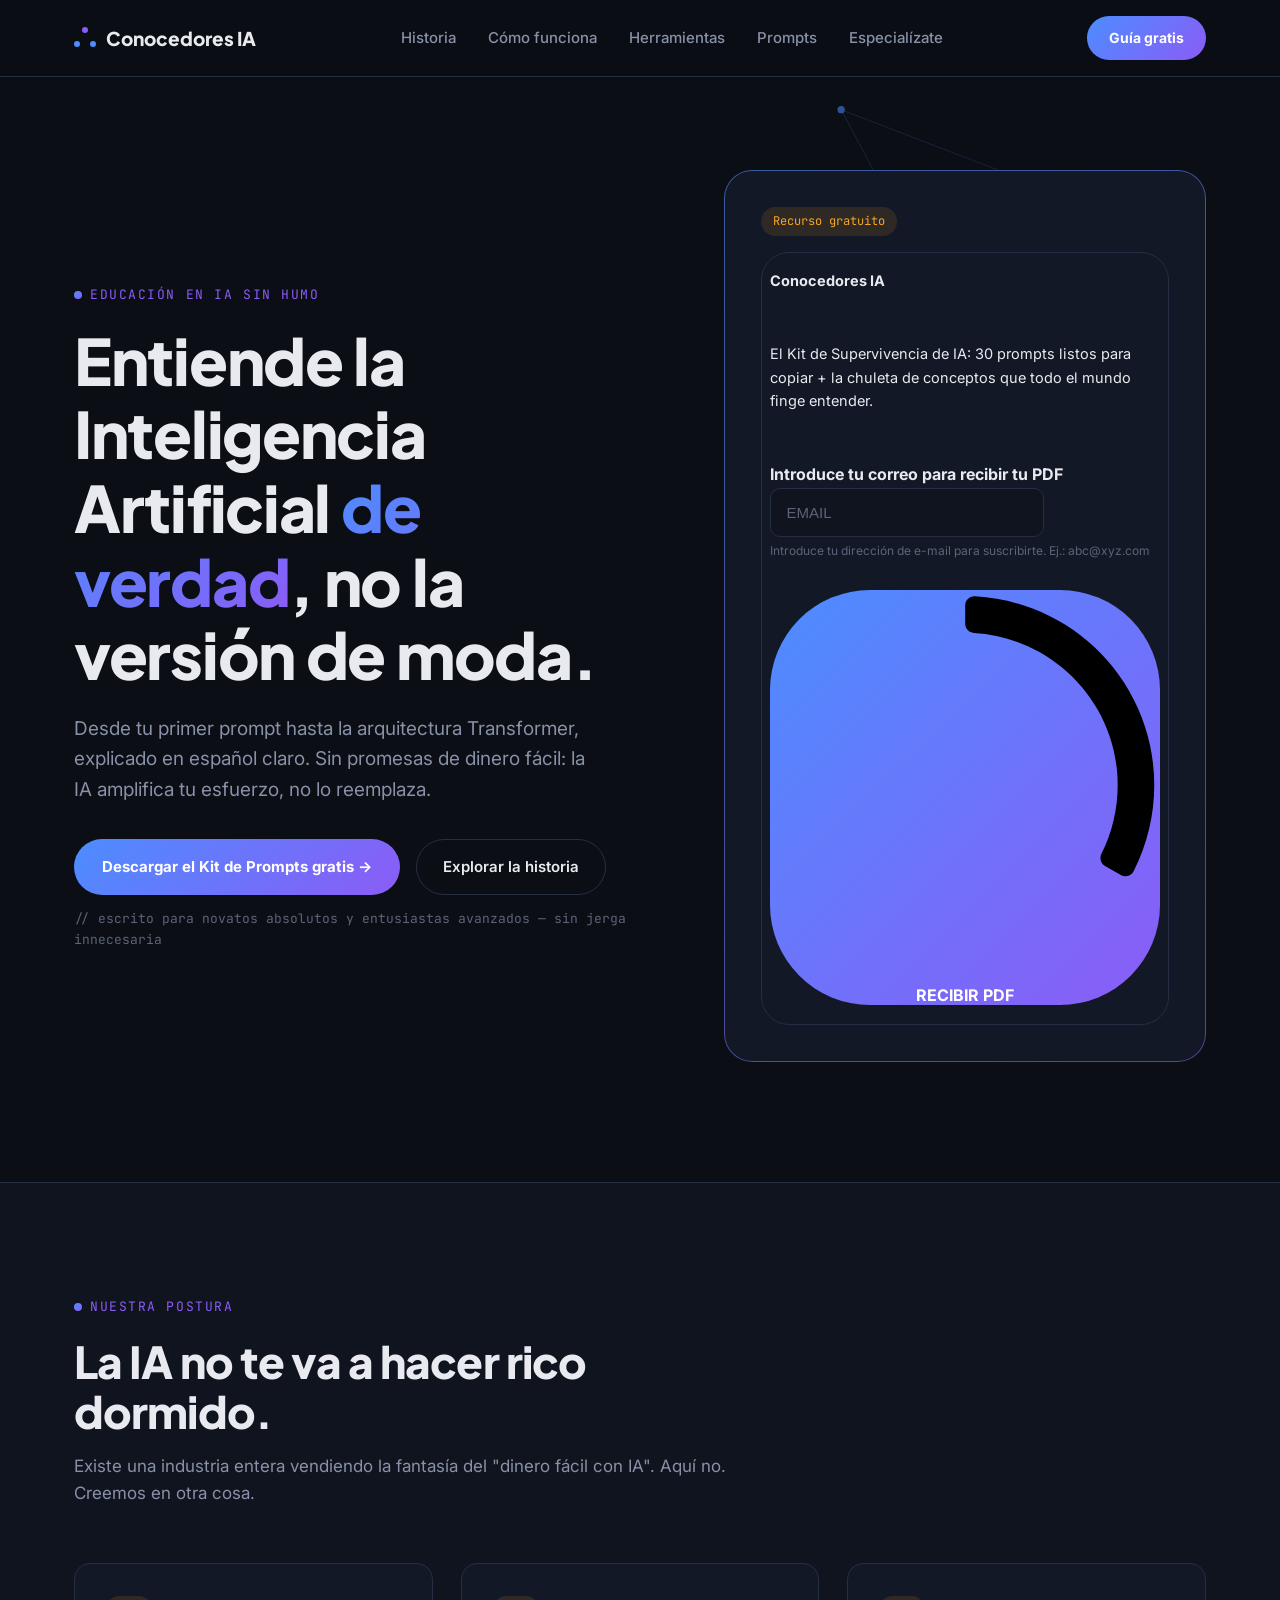
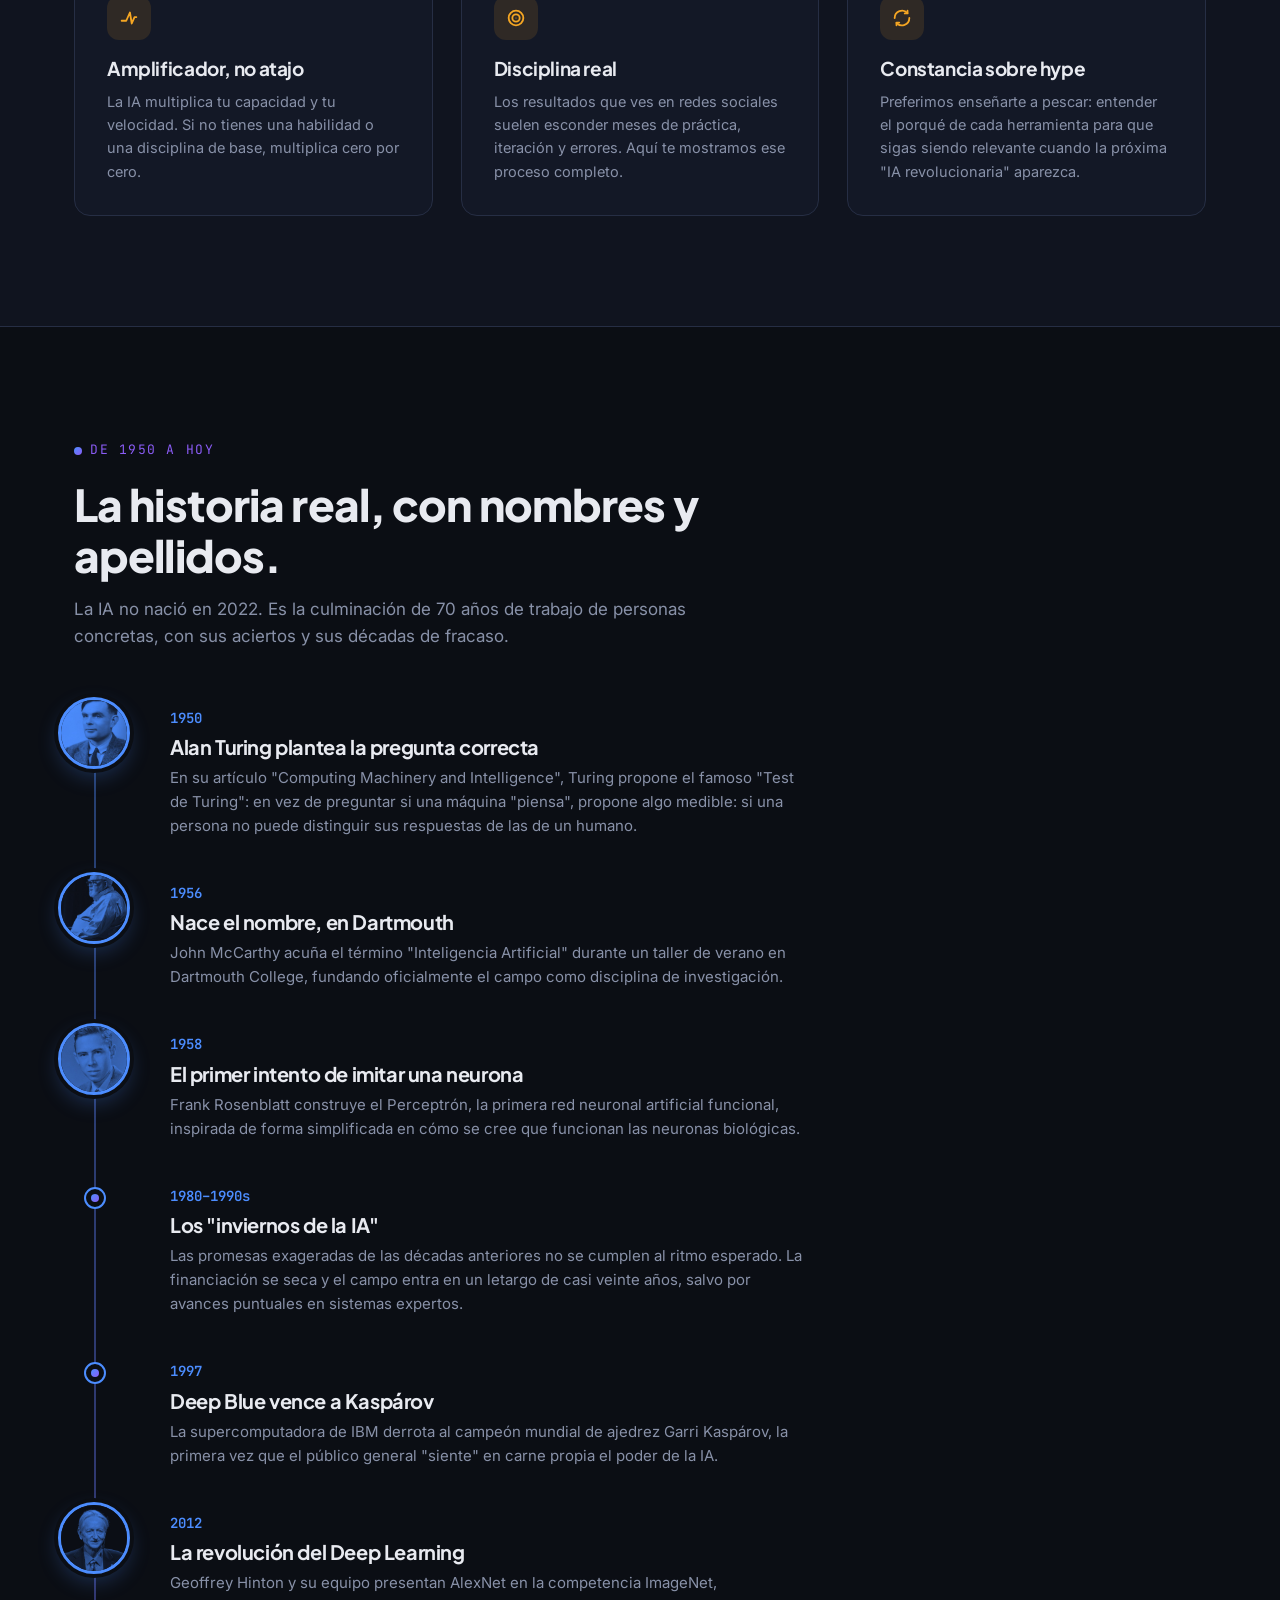
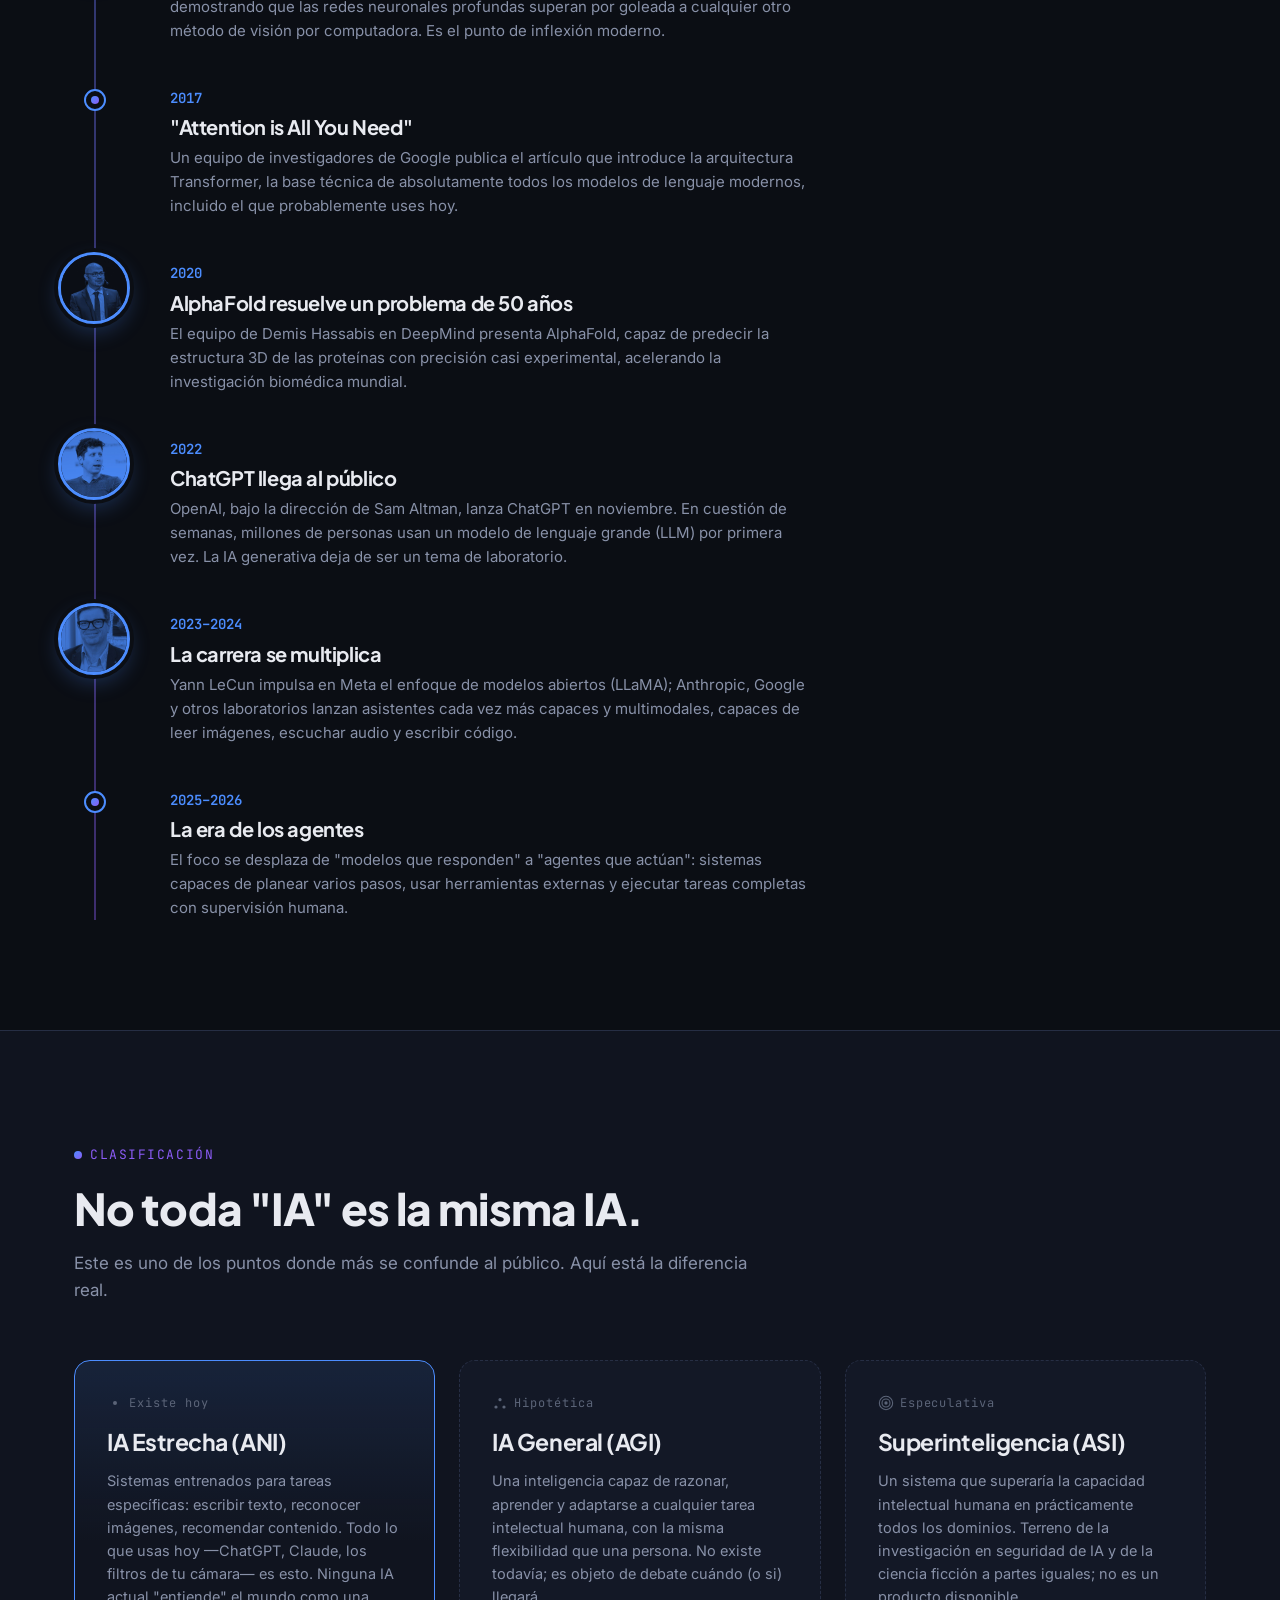
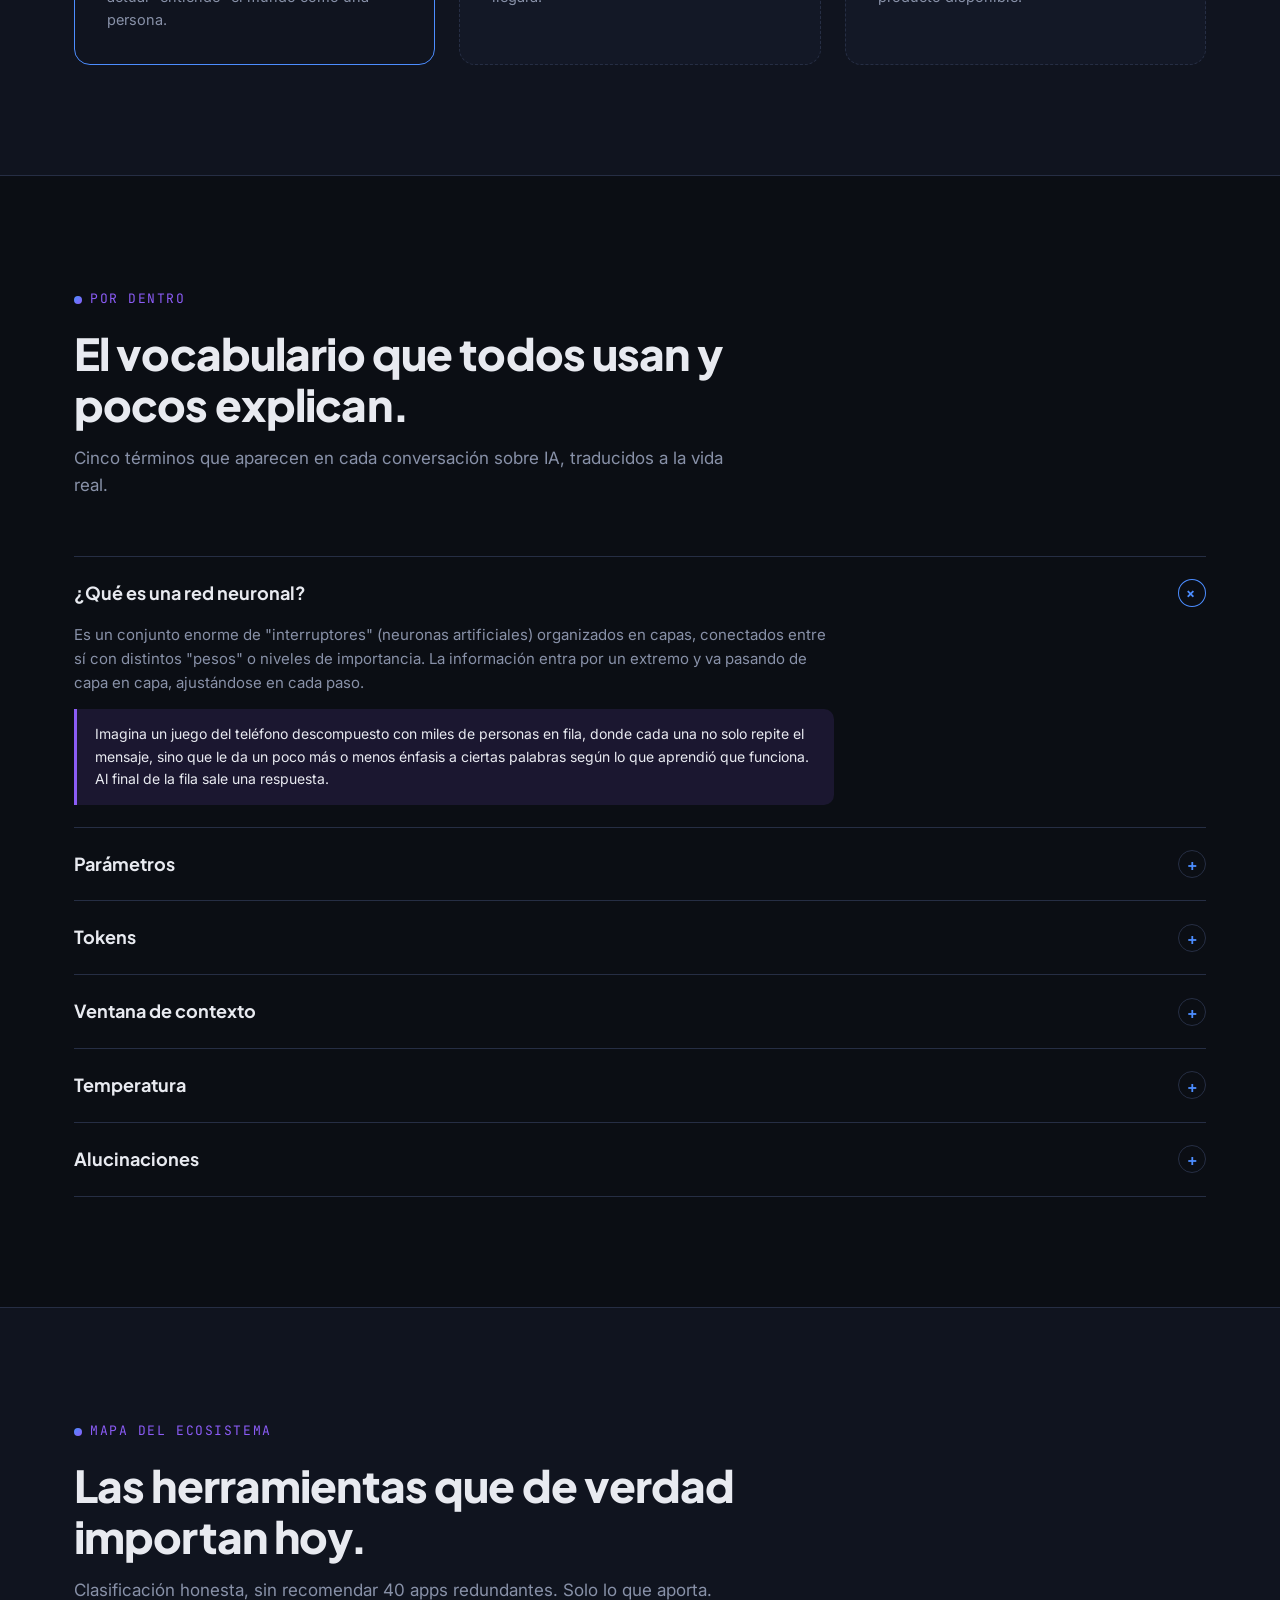
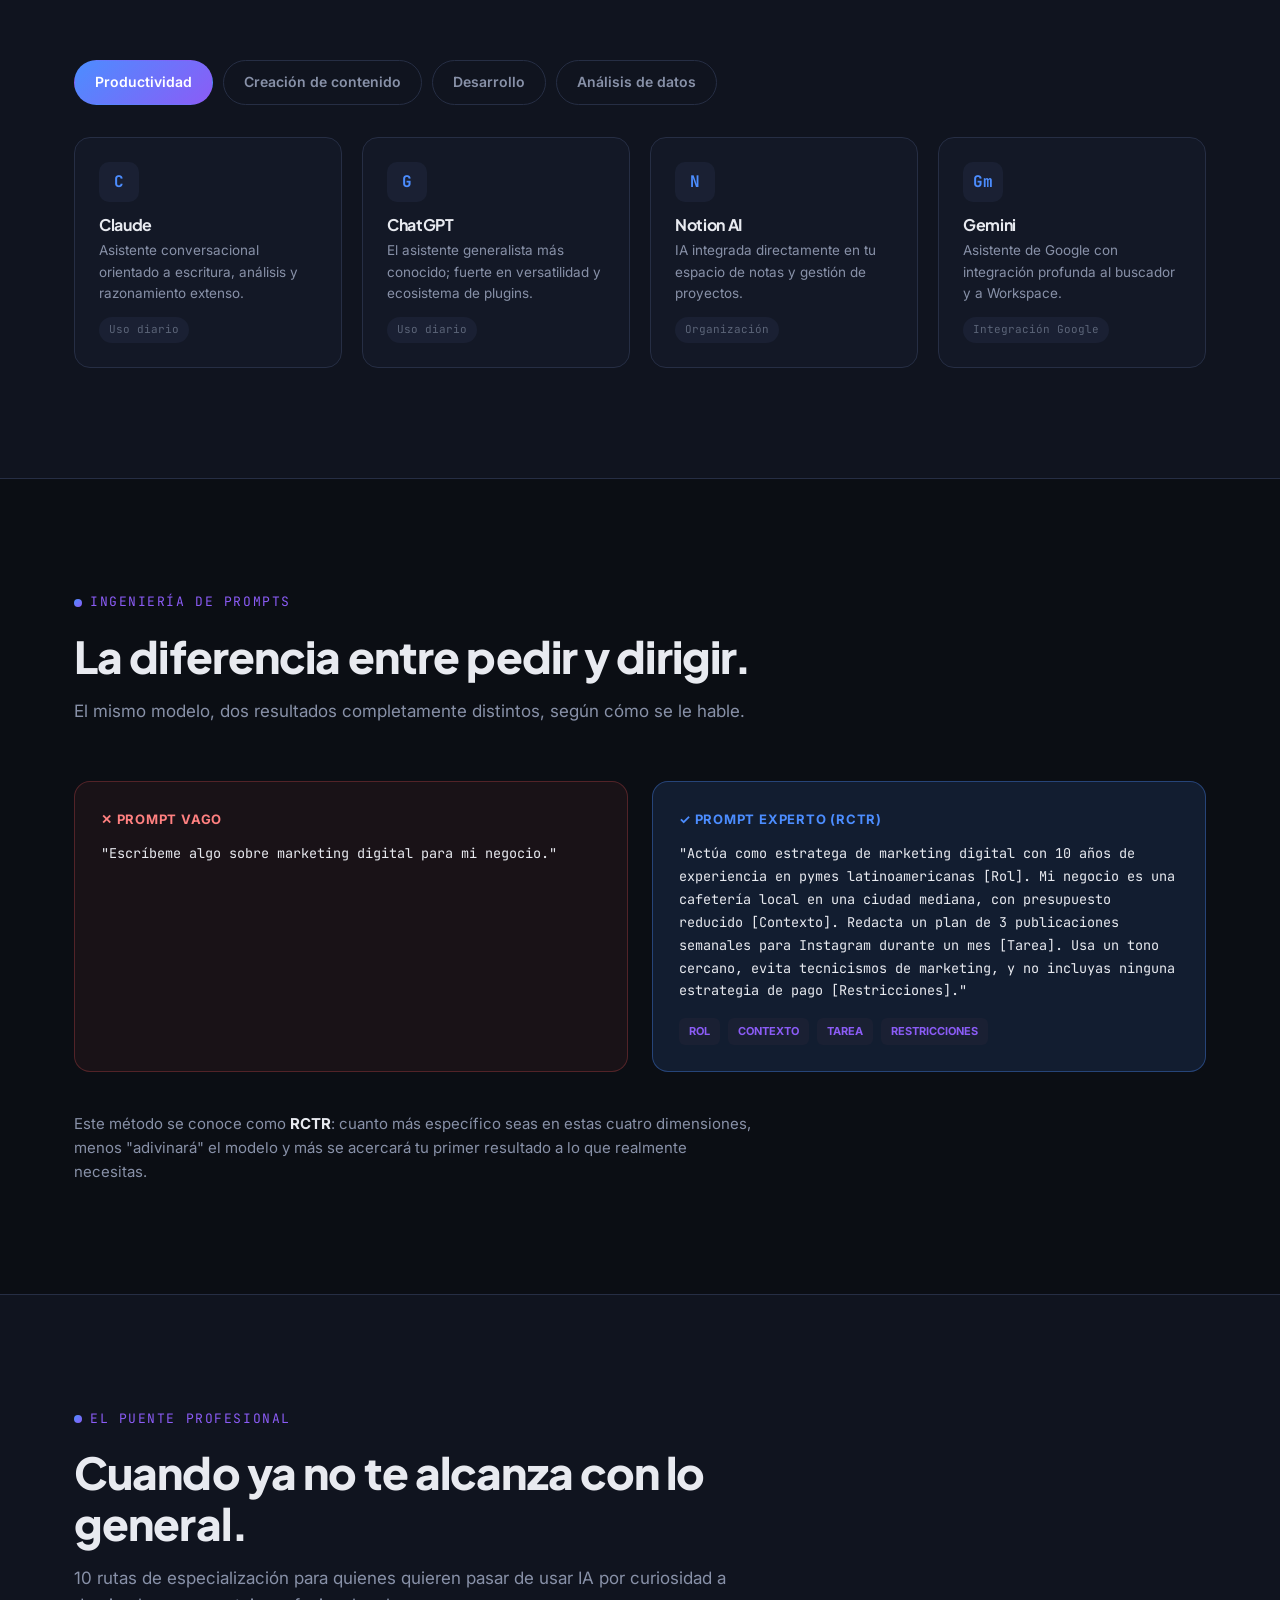
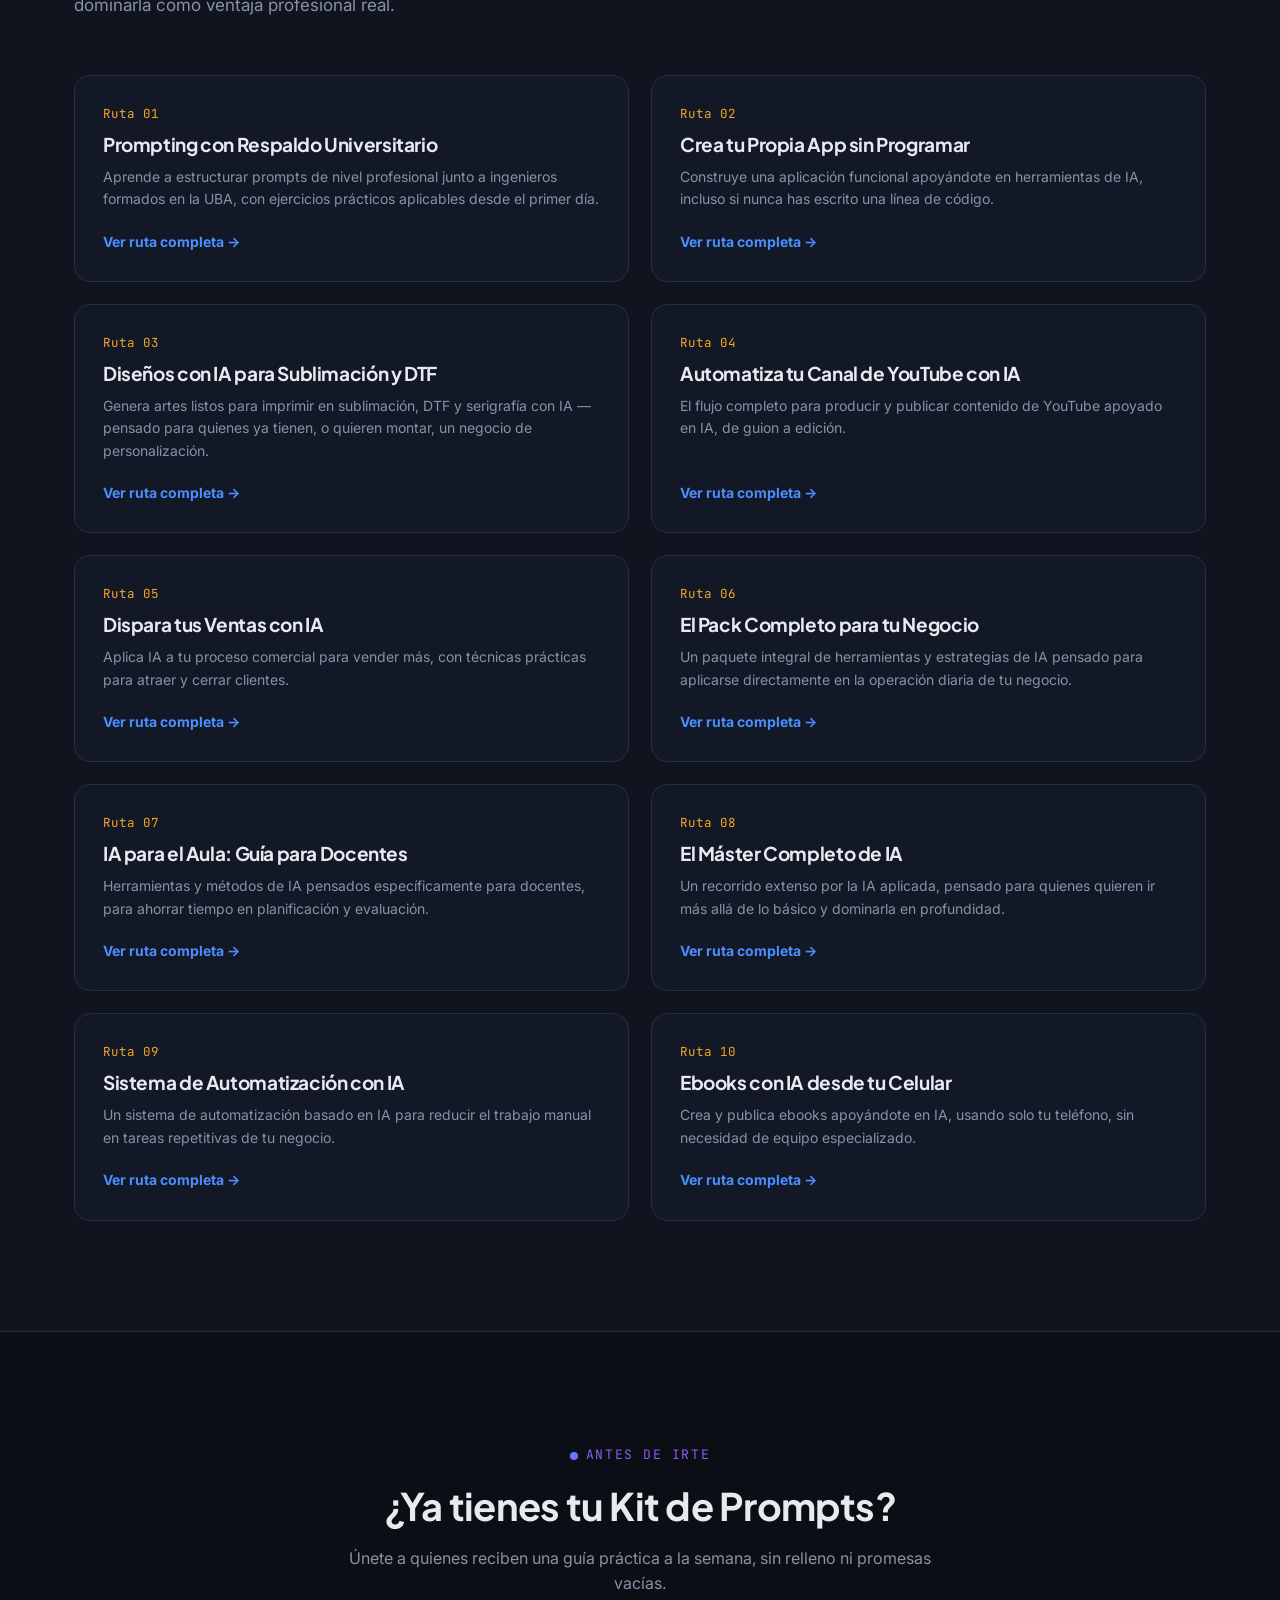
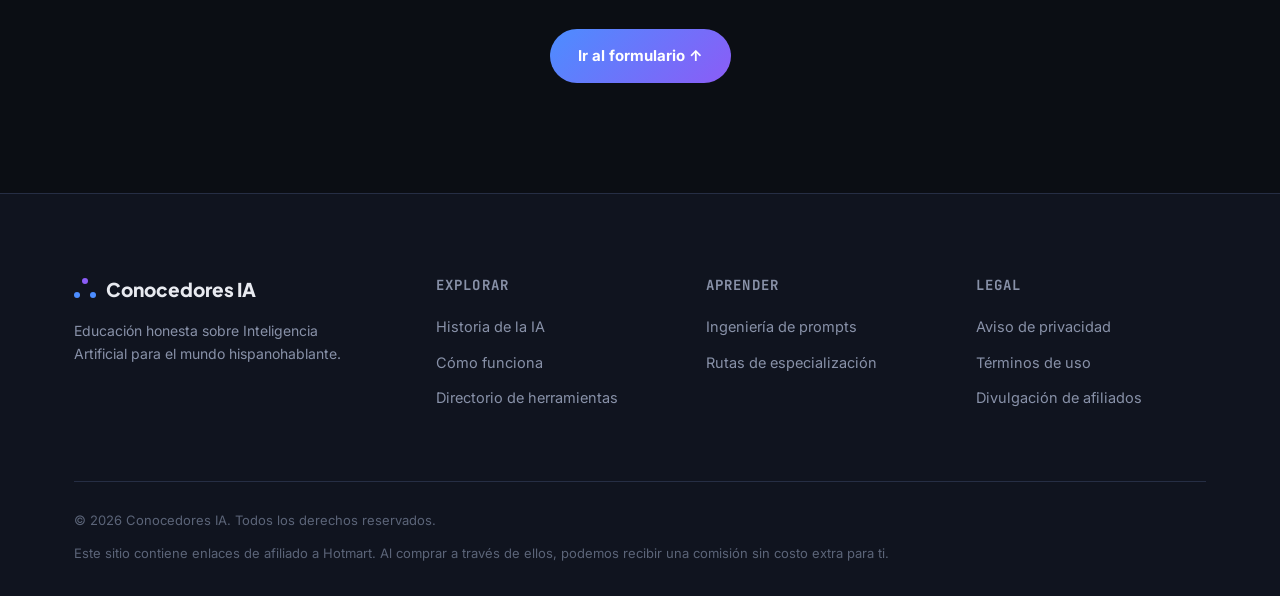
==== commit d79befab: "Add files via upload" ====
--- a/index.html
+++ b/index.html
@@ -242,7 +242,7 @@
   content:''; position:absolute; left:20px; top:0; bottom:0; width:2px;
   background:linear-gradient(var(--blue),var(--violet)); opacity:0.4;
 }
-.tl-item{position:relative; padding-left:64px; margin-bottom:44px;}
+.tl-item{position:relative; padding-left:96px; margin-bottom:44px;}
 .tl-item:last-child{margin-bottom:0;}
 .tl-dot{
   position:absolute; left:10px; top:2px; width:22px; height:22px; border-radius:50%;
@@ -251,8 +251,9 @@
 .tl-dot::after{content:''; width:8px; height:8px; border-radius:50%; background:var(--gradient-1);}
 .tl-year{font-family:var(--font-mono); color:var(--blue); font-size:14px; font-weight:600; margin-bottom:6px;}
 .tl-avatar{
-  position:absolute; left:-4px; top:-4px; width:48px; height:48px; border-radius:50%;
-  border:2px solid var(--blue); overflow:hidden; background:var(--bg-soft); z-index:2;
+  position:absolute; left:-16px; top:-10px; width:72px; height:72px; border-radius:50%;
+  border:3px solid var(--blue); overflow:hidden; background:var(--bg-soft); z-index:2;
+  box-shadow:0 0 0 4px var(--bg), 0 8px 20px rgba(76,141,255,0.25);
 }
 .tl-avatar img{ width:100%; height:100%; object-fit:cover; display:block; }
 .tl-item h4{font-size:20px; margin-bottom:8px;}
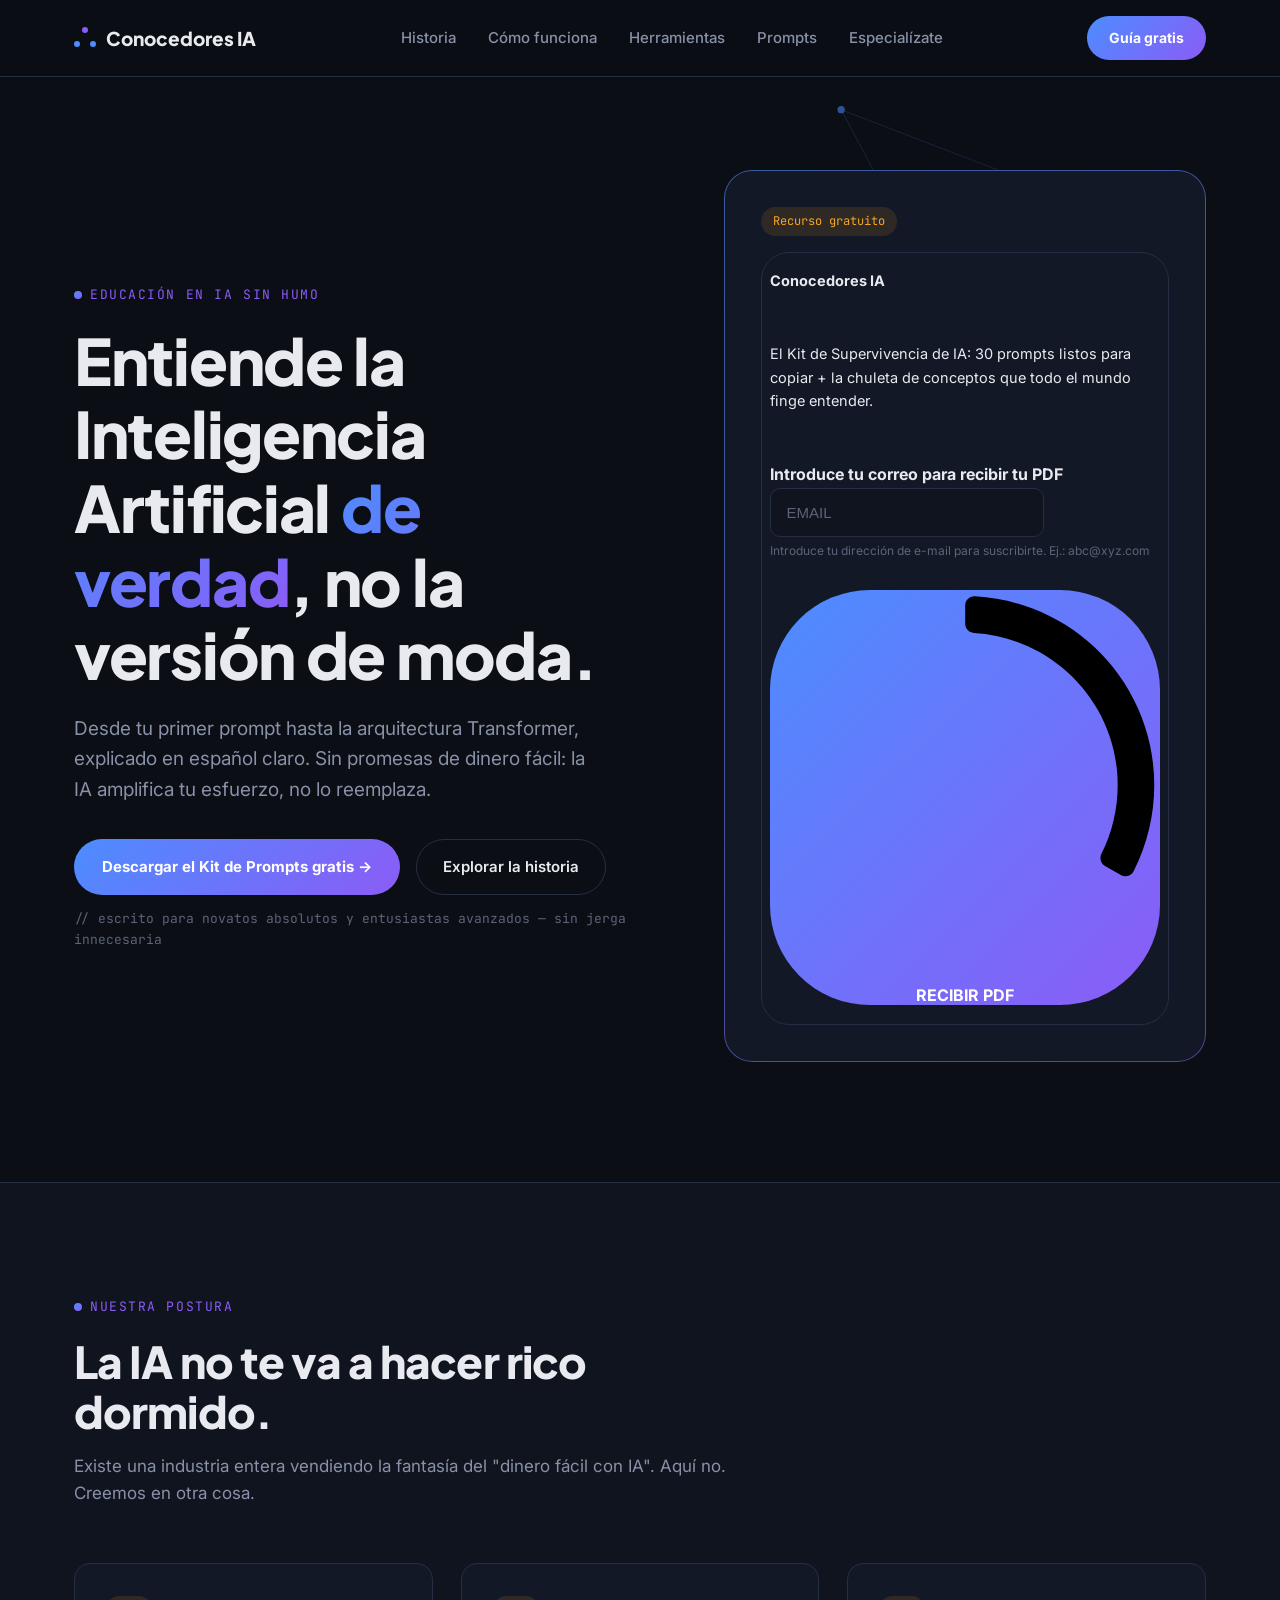
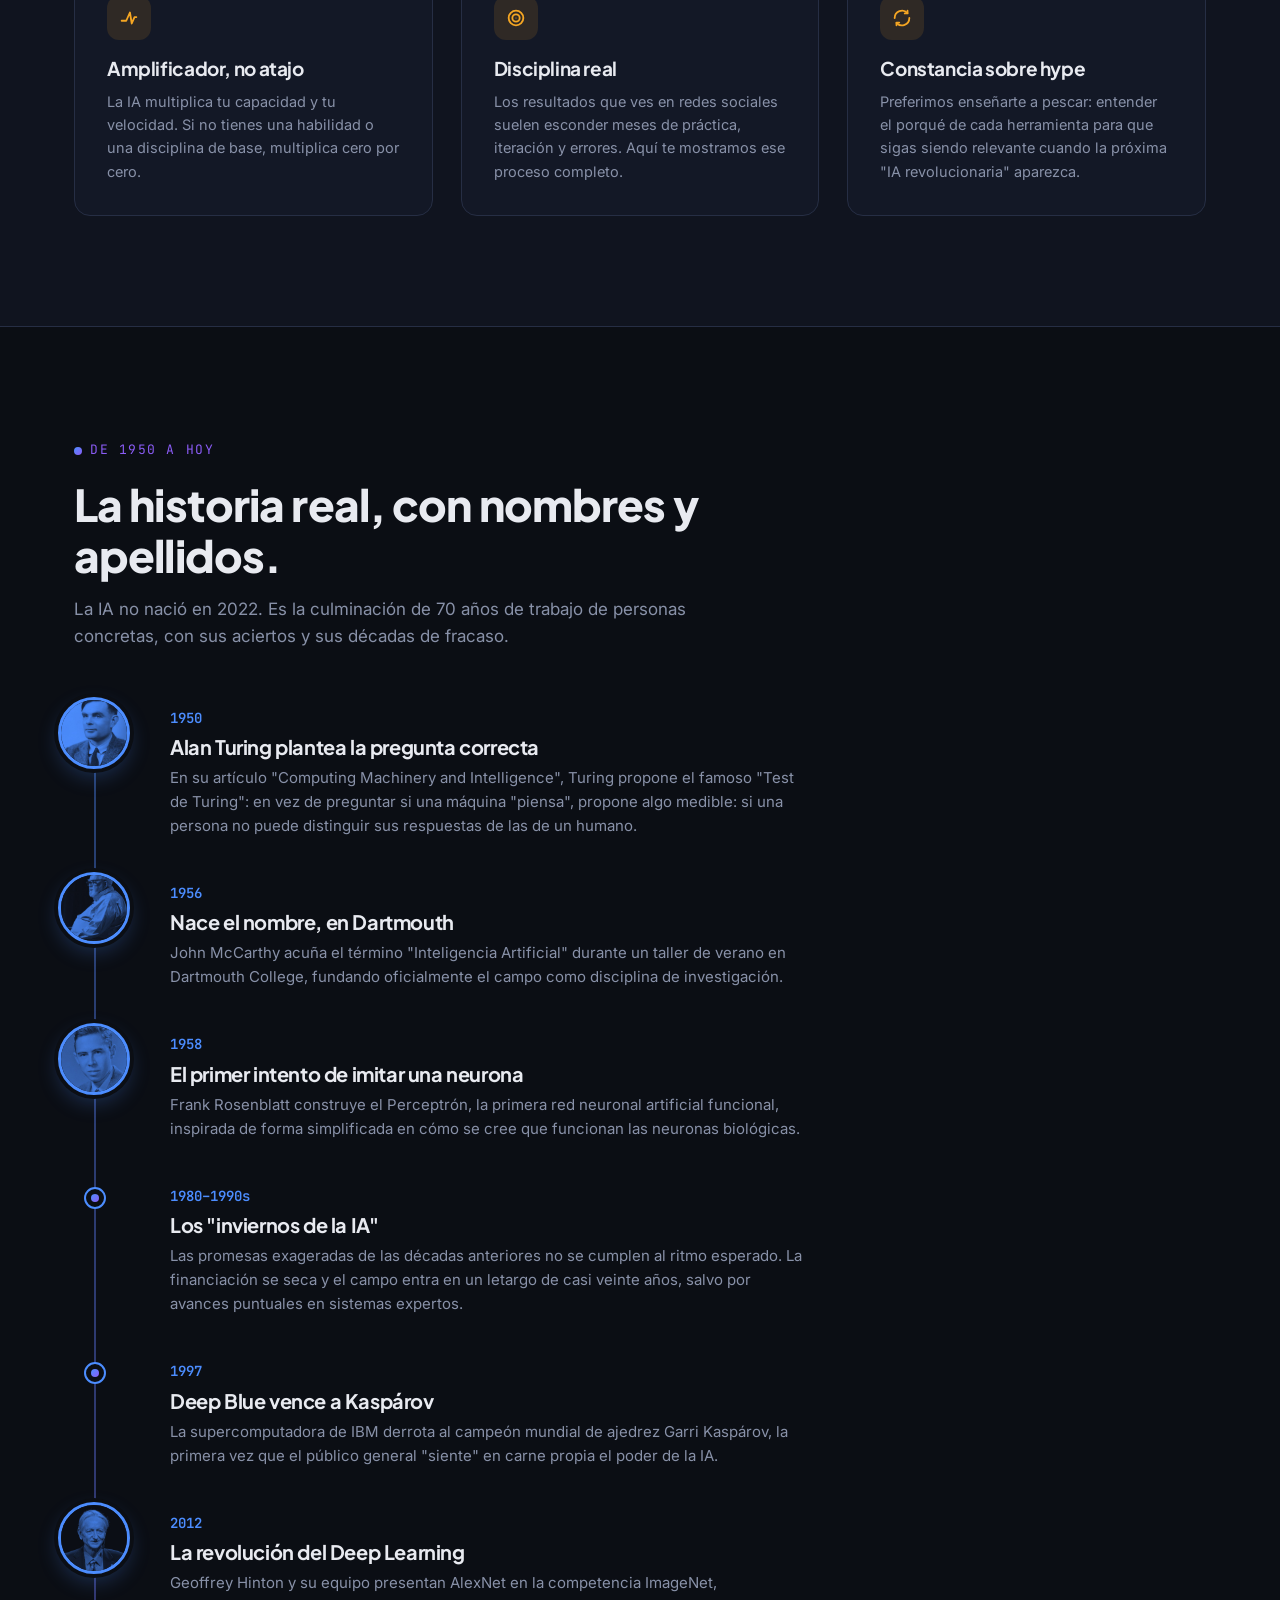
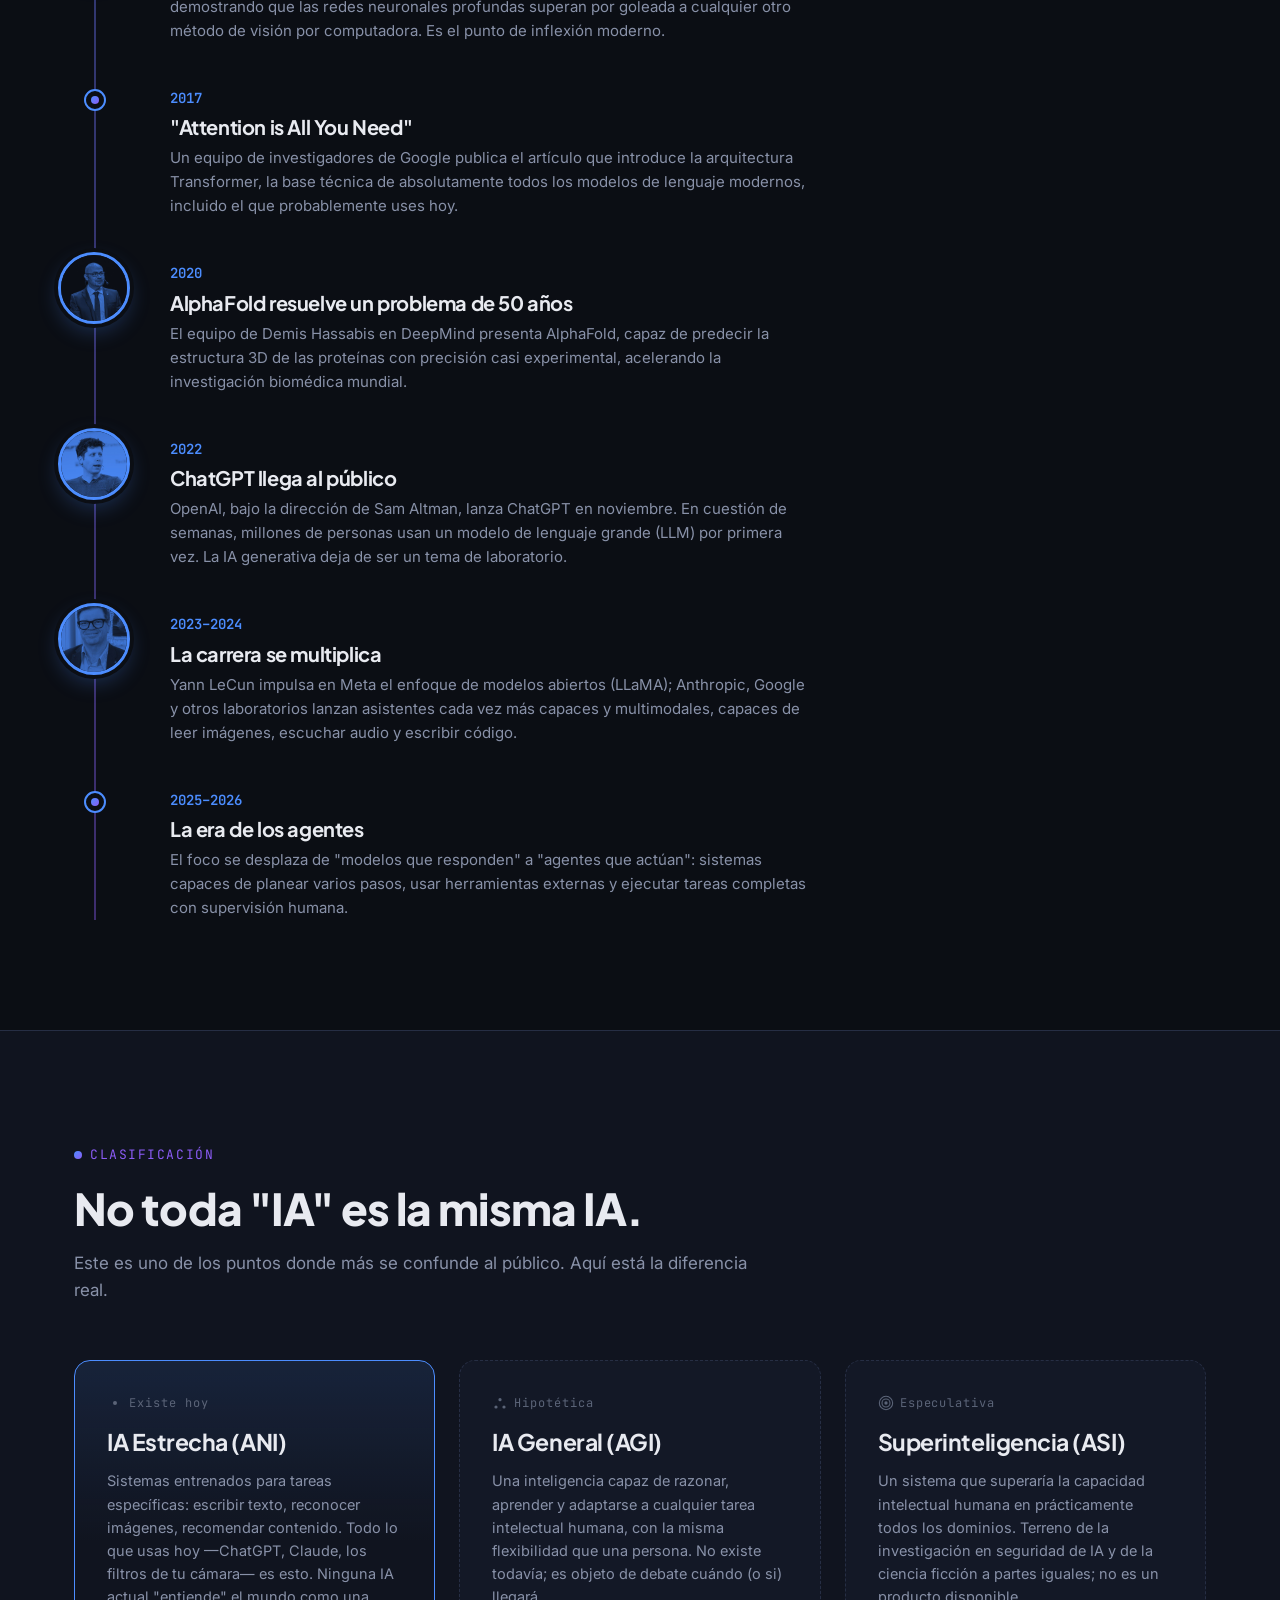
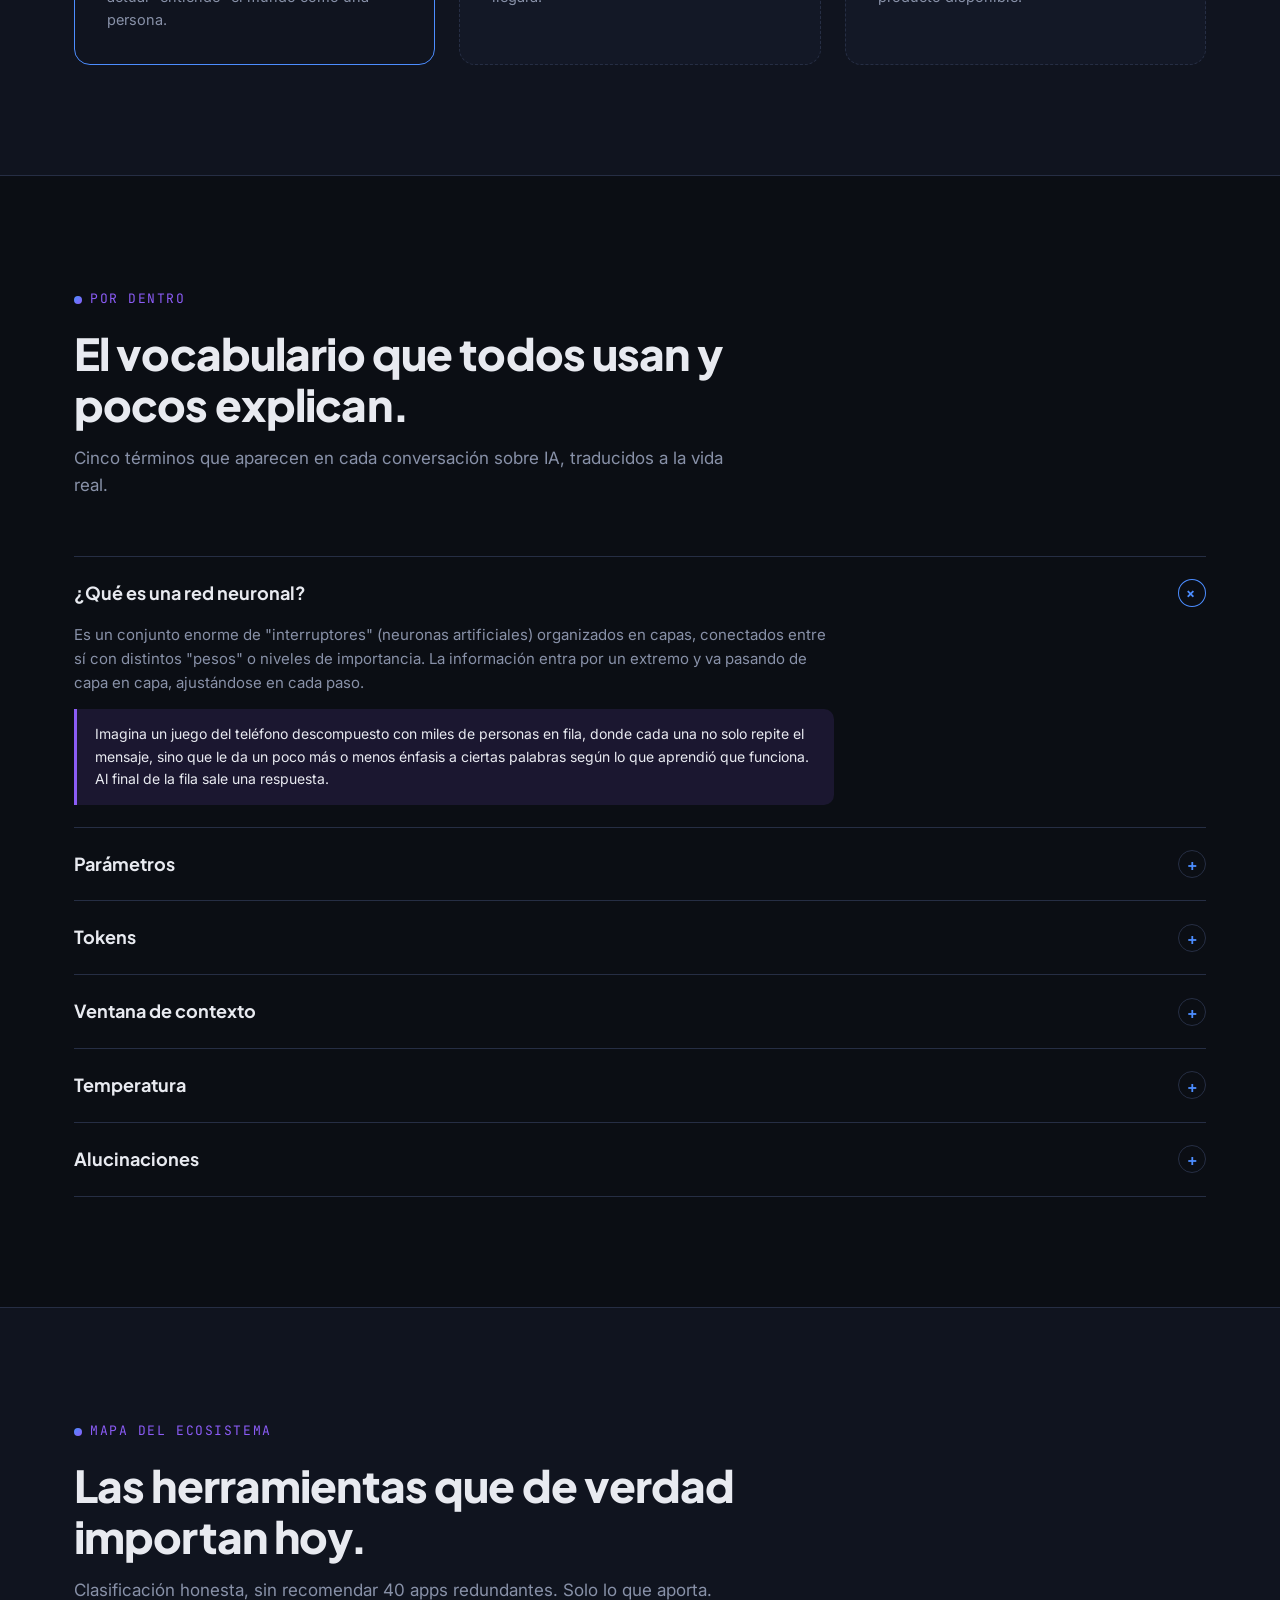
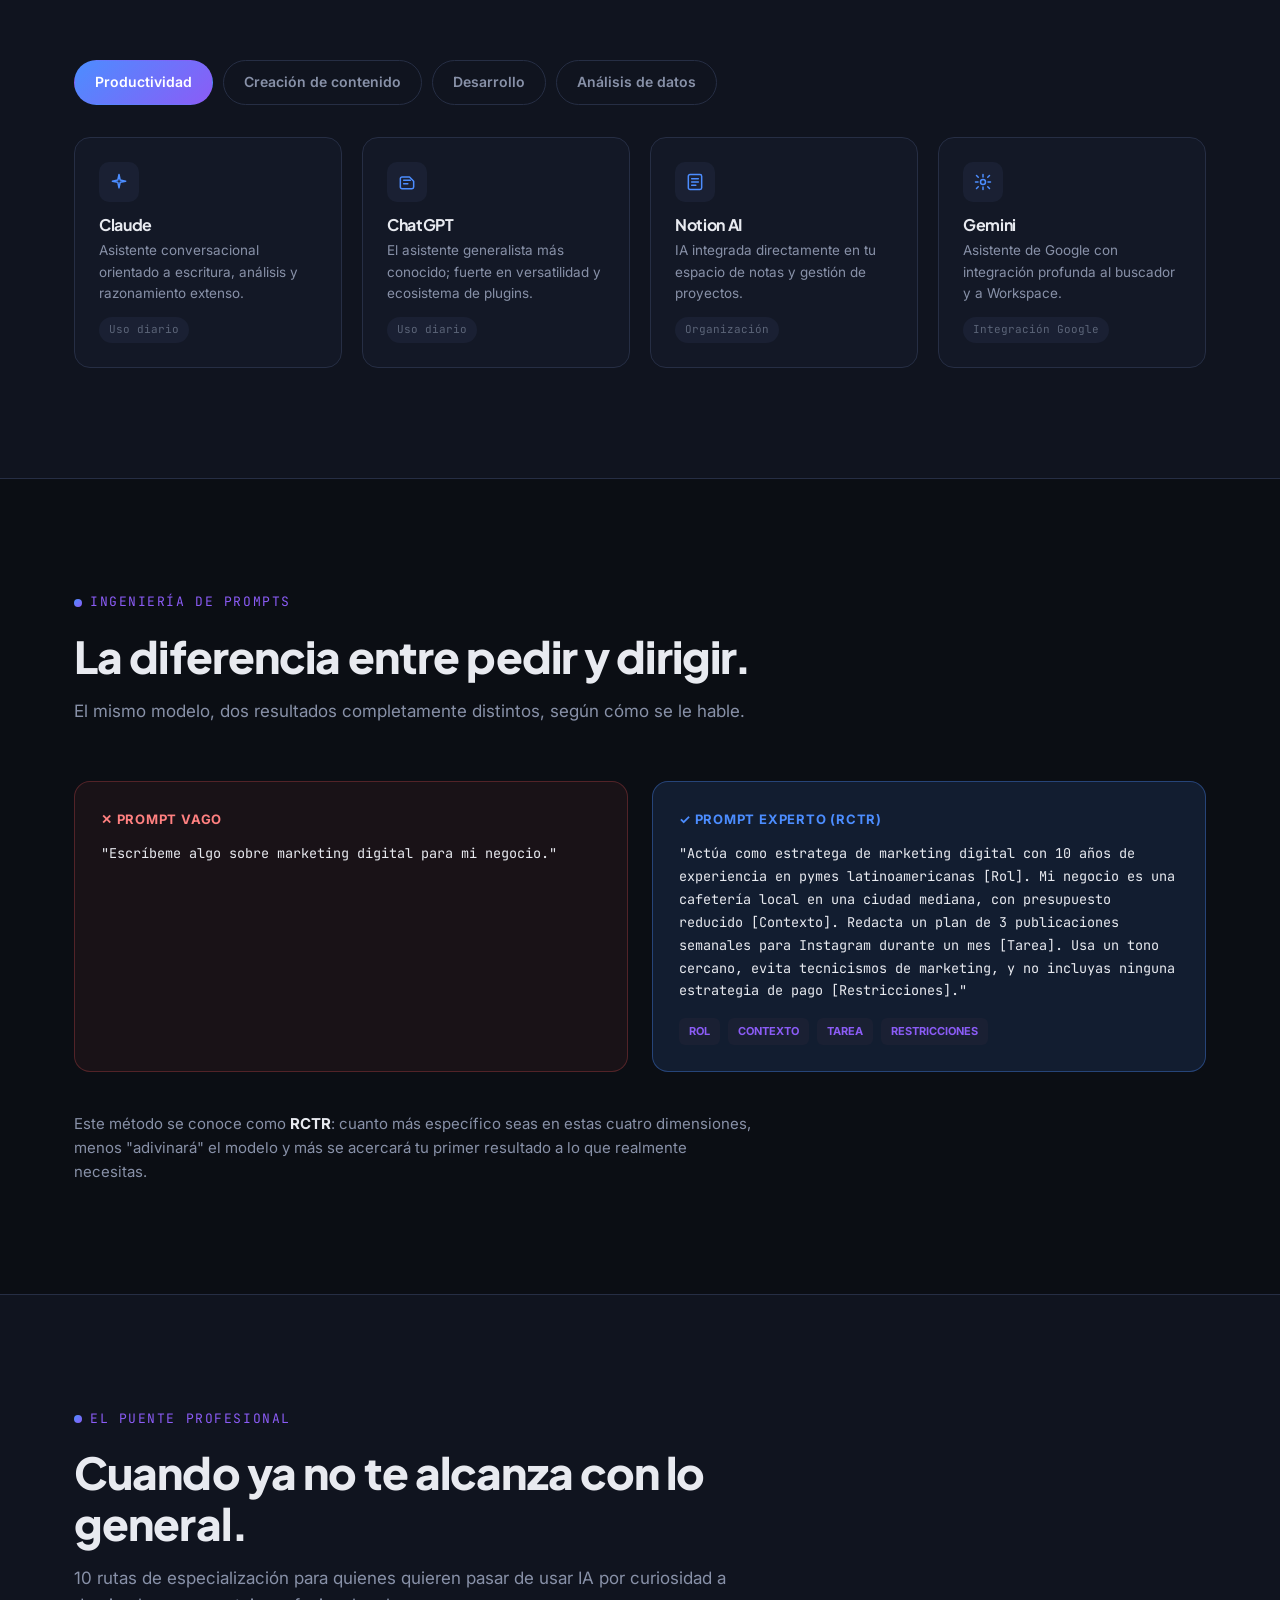
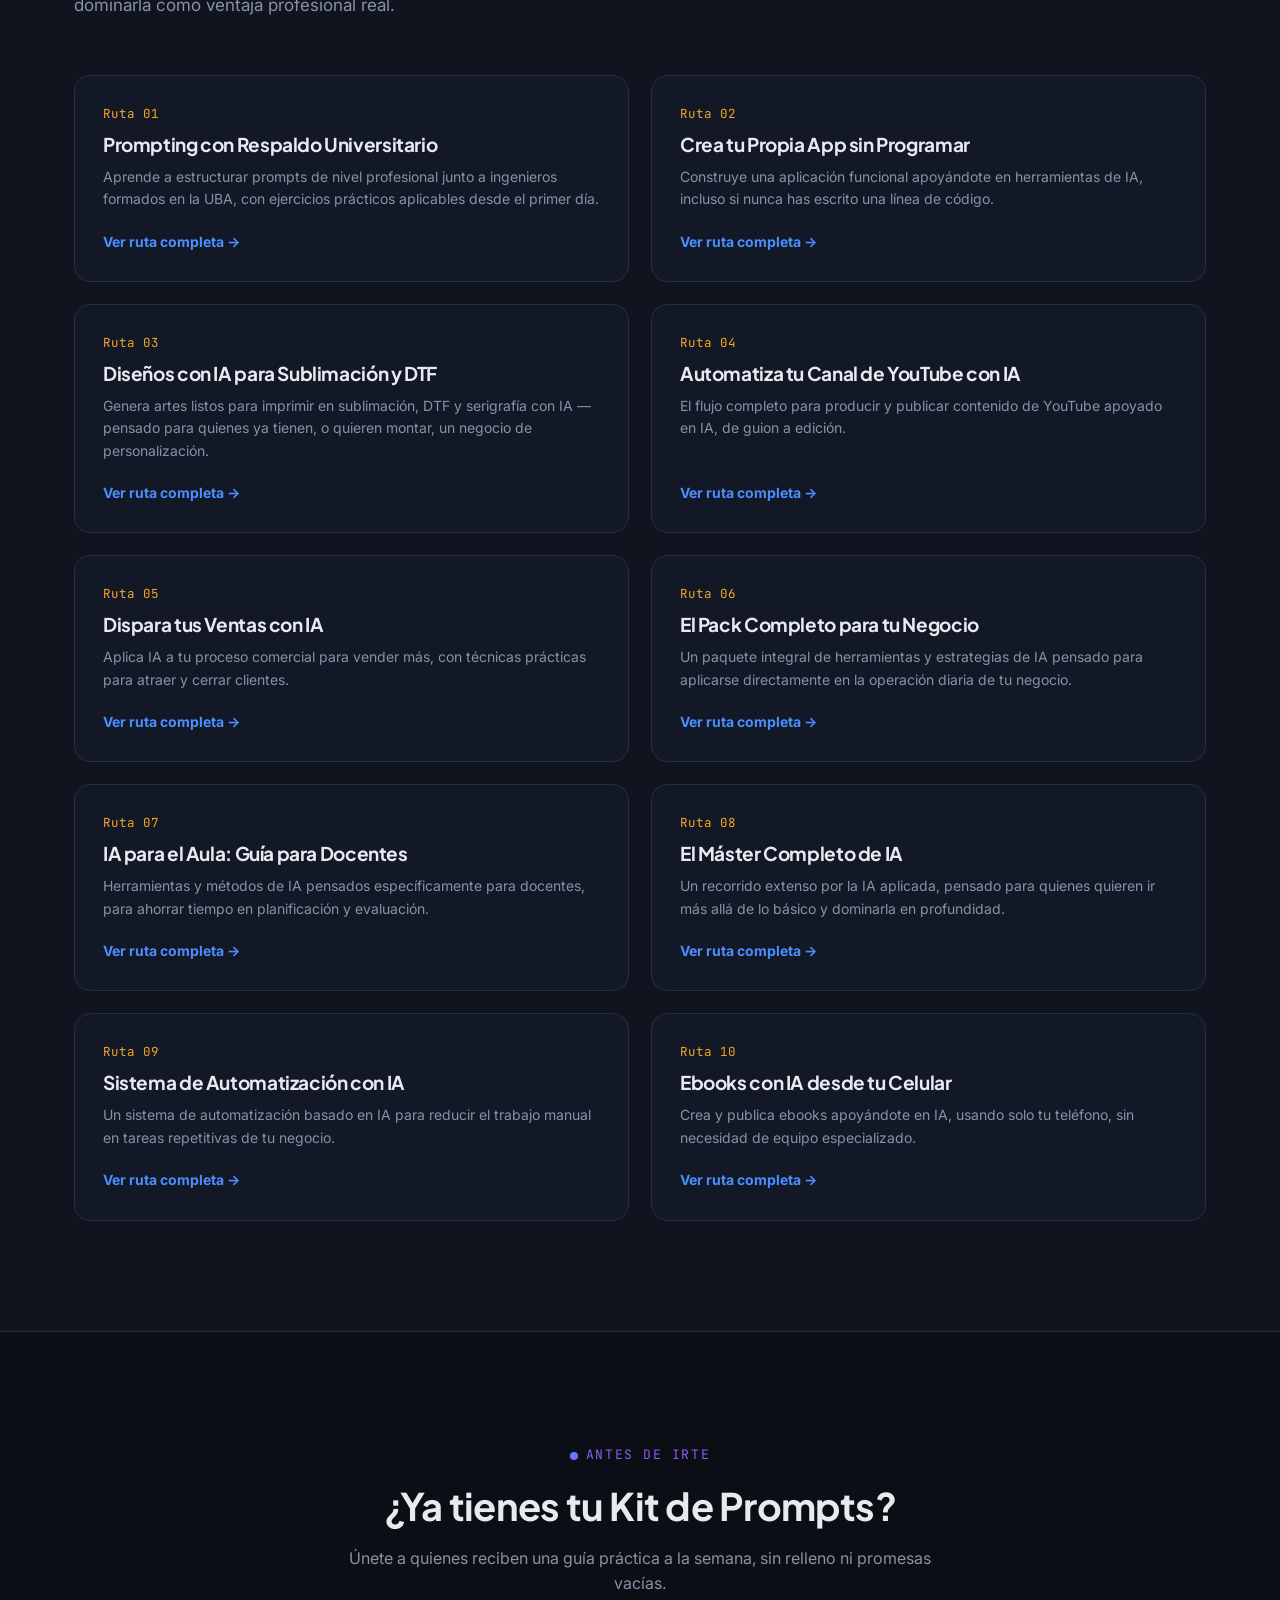
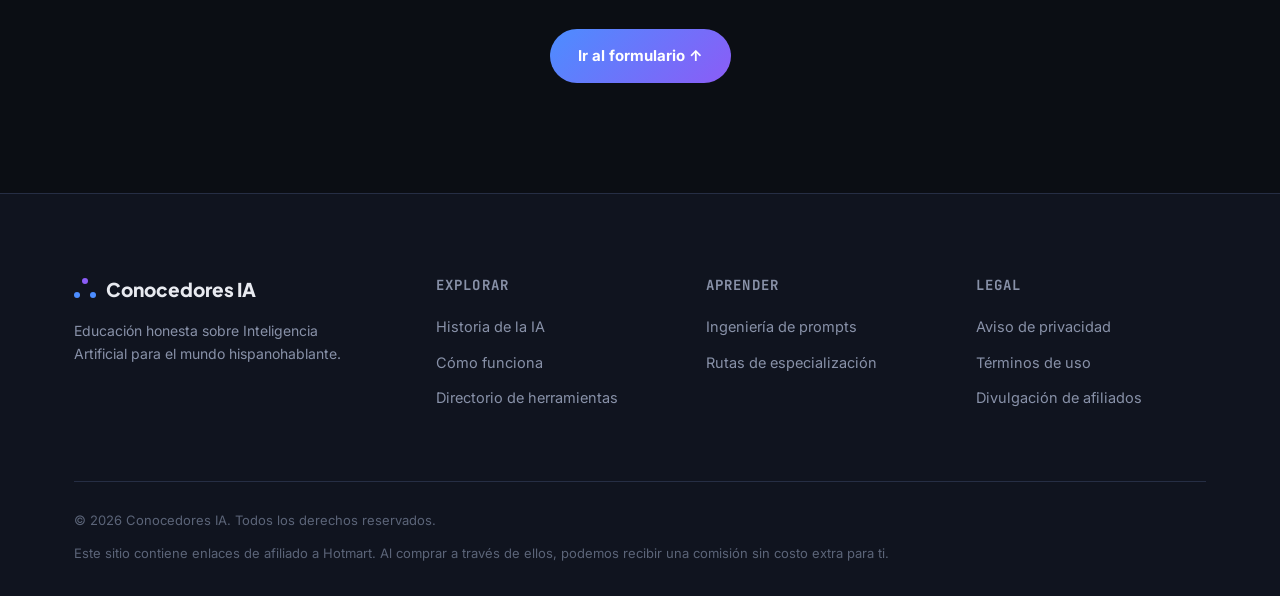
==== commit 74b27033: "Add files via upload" ====
--- a/index.html
+++ b/index.html
@@ -306,8 +306,9 @@
 }
 .tool-card .tool-logo{
   width:40px; height:40px; border-radius:10px; background:var(--surface-2); margin-bottom:14px;
-  display:flex; align-items:center; justify-content:center; font-family:var(--font-mono); font-weight:700; color:var(--blue);
-}
+  display:flex; align-items:center; justify-content:center;
+}
+.tool-card .tool-logo svg{ width:20px; height:20px; stroke:var(--blue); fill:none; stroke-width:1.8; stroke-linecap:round; stroke-linejoin:round; }
 .tool-card h4{font-size:16px; margin-bottom:6px;}
 .tool-card p{font-size:13.5px; color:var(--text-dim);}
 .tool-card .honest-tag{
@@ -797,31 +798,31 @@
     <div class="panels">
       <div class="tab-panel" id="panel-1">
         <div class="tools-grid">
-          <div class="tool-card"><div class="tool-logo">C</div><h4>Claude</h4><p>Asistente conversacional orientado a escritura, análisis y razonamiento extenso.</p><span class="honest-tag">Uso diario</span></div>
-          <div class="tool-card"><div class="tool-logo">G</div><h4>ChatGPT</h4><p>El asistente generalista más conocido; fuerte en versatilidad y ecosistema de plugins.</p><span class="honest-tag">Uso diario</span></div>
-          <div class="tool-card"><div class="tool-logo">N</div><h4>Notion AI</h4><p>IA integrada directamente en tu espacio de notas y gestión de proyectos.</p><span class="honest-tag">Organización</span></div>
-          <div class="tool-card"><div class="tool-logo">Gm</div><h4>Gemini</h4><p>Asistente de Google con integración profunda al buscador y a Workspace.</p><span class="honest-tag">Integración Google</span></div>
+          <div class="tool-card"><div class="tool-logo"><svg viewBox="0 0 24 24"><path d="M12 3L13.4 9.6L20 11L13.4 12.4L12 19L10.6 12.4L4 11L10.6 9.6L12 3Z"/></svg></div><h4>Claude</h4><p>Asistente conversacional orientado a escritura, análisis y razonamiento extenso.</p><span class="honest-tag">Uso diario</span></div>
+          <div class="tool-card"><div class="tool-logo"><svg viewBox="0 0 24 24"><path d="M4 18V8a2 2 0 0 1 2-2h9l5 5v7a2 2 0 0 1-2 2H6a2 2 0 0 1-2-2Z"/><path d="M8 10h8M8 14h5"/></svg></div><h4>ChatGPT</h4><p>El asistente generalista más conocido; fuerte en versatilidad y ecosistema de plugins.</p><span class="honest-tag">Uso diario</span></div>
+          <div class="tool-card"><div class="tool-logo"><svg viewBox="0 0 24 24"><rect x="4" y="3" width="16" height="18" rx="2"/><path d="M8 8h8M8 12h8M8 16h5"/></svg></div><h4>Notion AI</h4><p>IA integrada directamente en tu espacio de notas y gestión de proyectos.</p><span class="honest-tag">Organización</span></div>
+          <div class="tool-card"><div class="tool-logo"><svg viewBox="0 0 24 24"><path d="M12 3v3M12 18v3M4.2 4.2l2.1 2.1M17.7 17.7l2.1 2.1M3 12h3M18 12h3M4.2 19.8l2.1-2.1M17.7 6.3l2.1-2.1"/><circle cx="12" cy="12" r="3"/></svg></div><h4>Gemini</h4><p>Asistente de Google con integración profunda al buscador y a Workspace.</p><span class="honest-tag">Integración Google</span></div>
         </div>
       </div>
       <div class="tab-panel" id="panel-2">
         <div class="tools-grid">
-          <div class="tool-card"><div class="tool-logo">M</div><h4>Midjourney</h4><p>Generación de imágenes con una estética distintiva, muy usada en diseño e ilustración.</p><span class="honest-tag">Imagen</span></div>
-          <div class="tool-card"><div class="tool-logo">R</div><h4>Runway</h4><p>Edición y generación de video asistida por IA, popular entre creadores audiovisuales.</p><span class="honest-tag">Video</span></div>
-          <div class="tool-card"><div class="tool-logo">E</div><h4>ElevenLabs</h4><p>Síntesis de voz realista, útil para narración, doblaje y accesibilidad.</p><span class="honest-tag">Audio</span></div>
-          <div class="tool-card"><div class="tool-logo">Ca</div><h4>Canva Magic Studio</h4><p>Suite de diseño con funciones de IA integradas para quienes no vienen del diseño gráfico.</p><span class="honest-tag">Diseño accesible</span></div>
+          <div class="tool-card"><div class="tool-logo"><svg viewBox="0 0 24 24"><rect x="3" y="4" width="18" height="14" rx="2"/><circle cx="8.5" cy="10" r="1.5"/><path d="M21 15l-4.5-4.5L9 18"/></svg></div><h4>Midjourney</h4><p>Generación de imágenes con una estética distintiva, muy usada en diseño e ilustración.</p><span class="honest-tag">Imagen</span></div>
+          <div class="tool-card"><div class="tool-logo"><svg viewBox="0 0 24 24"><rect x="3" y="5" width="18" height="14" rx="2"/><path d="M10 9l5 3-5 3V9Z"/></svg></div><h4>Runway</h4><p>Edición y generación de video asistida por IA, popular entre creadores audiovisuales.</p><span class="honest-tag">Video</span></div>
+          <div class="tool-card"><div class="tool-logo"><svg viewBox="0 0 24 24"><path d="M3 12h3l2-6 4 12 3-9 2 3h4"/></svg></div><h4>ElevenLabs</h4><p>Síntesis de voz realista, útil para narración, doblaje y accesibilidad.</p><span class="honest-tag">Audio</span></div>
+          <div class="tool-card"><div class="tool-logo"><svg viewBox="0 0 24 24"><path d="M12 3v4M12 17v4M4 12h4M16 12h4M6.5 6.5l2 2M15.5 15.5l2 2M6.5 17.5l2-2M15.5 8.5l2-2" stroke-width="1.6"/><circle cx="12" cy="12" r="2.4"/></svg></div><h4>Canva Magic Studio</h4><p>Suite de diseño con funciones de IA integradas para quienes no vienen del diseño gráfico.</p><span class="honest-tag">Diseño accesible</span></div>
         </div>
       </div>
       <div class="tab-panel" id="panel-3">
         <div class="tools-grid">
-          <div class="tool-card"><div class="tool-logo">Co</div><h4>GitHub Copilot</h4><p>Autocompletado de código con IA integrado en el editor, entrenado en millones de repositorios.</p><span class="honest-tag">Código</span></div>
-          <div class="tool-card"><div class="tool-logo">Cu</div><h4>Cursor</h4><p>Editor de código construido desde cero alrededor de la asistencia de IA.</p><span class="honest-tag">Código</span></div>
-          <div class="tool-card"><div class="tool-logo">CC</div><h4>Claude Code</h4><p>Agente de línea de comandos para tareas de programación delegadas de principio a fin.</p><span class="honest-tag">Agente de código</span></div>
+          <div class="tool-card"><div class="tool-logo"><svg viewBox="0 0 24 24"><path d="M8 6l-5 6 5 6M16 6l5 6-5 6M13 4l-2 16"/></svg></div><h4>GitHub Copilot</h4><p>Autocompletado de código con IA integrado en el editor, entrenado en millones de repositorios.</p><span class="honest-tag">Código</span></div>
+          <div class="tool-card"><div class="tool-logo"><svg viewBox="0 0 24 24"><path d="M5 3l14 8-6 2-2 6-6-16Z"/></svg></div><h4>Cursor</h4><p>Editor de código construido desde cero alrededor de la asistencia de IA.</p><span class="honest-tag">Código</span></div>
+          <div class="tool-card"><div class="tool-logo"><svg viewBox="0 0 24 24"><rect x="3" y="4" width="18" height="16" rx="2"/><path d="M7 9l3 3-3 3M12 15h5"/></svg></div><h4>Claude Code</h4><p>Agente de línea de comandos para tareas de programación delegadas de principio a fin.</p><span class="honest-tag">Agente de código</span></div>
         </div>
       </div>
       <div class="tab-panel" id="panel-4">
         <div class="tools-grid">
-          <div class="tool-card"><div class="tool-logo">P</div><h4>Perplexity</h4><p>Motor de búsqueda conversacional que cita sus fuentes en cada respuesta.</p><span class="honest-tag">Investigación</span></div>
-          <div class="tool-card"><div class="tool-logo">J</div><h4>Julius AI</h4><p>Análisis de datos y hojas de cálculo mediante lenguaje natural.</p><span class="honest-tag">Datos</span></div>
+          <div class="tool-card"><div class="tool-logo"><svg viewBox="0 0 24 24"><circle cx="10.5" cy="10.5" r="6.5"/><path d="M20 20l-4.8-4.8"/></svg></div><h4>Perplexity</h4><p>Motor de búsqueda conversacional que cita sus fuentes en cada respuesta.</p><span class="honest-tag">Investigación</span></div>
+          <div class="tool-card"><div class="tool-logo"><svg viewBox="0 0 24 24"><path d="M4 20V10M10 20V4M16 20v-7M22 20H2"/></svg></div><h4>Julius AI</h4><p>Análisis de datos y hojas de cálculo mediante lenguaje natural.</p><span class="honest-tag">Datos</span></div>
         </div>
       </div>
     </div>
@@ -984,9 +985,9 @@
       <div>
         <h5>Legal</h5>
         <ul>
-          <li><a href="/aviso-de-privacidad">Aviso de privacidad</a></li>
-          <li><a href="/terminos">Términos de uso</a></li>
-          <li><a href="/afiliados">Divulgación de afiliados</a></li>
+          <li><a href="aviso-de-privacidad.html">Aviso de privacidad</a></li>
+          <li><a href="terminos.html">Términos de uso</a></li>
+          <li><a href="afiliados.html">Divulgación de afiliados</a></li>
         </ul>
       </div>
     </div>
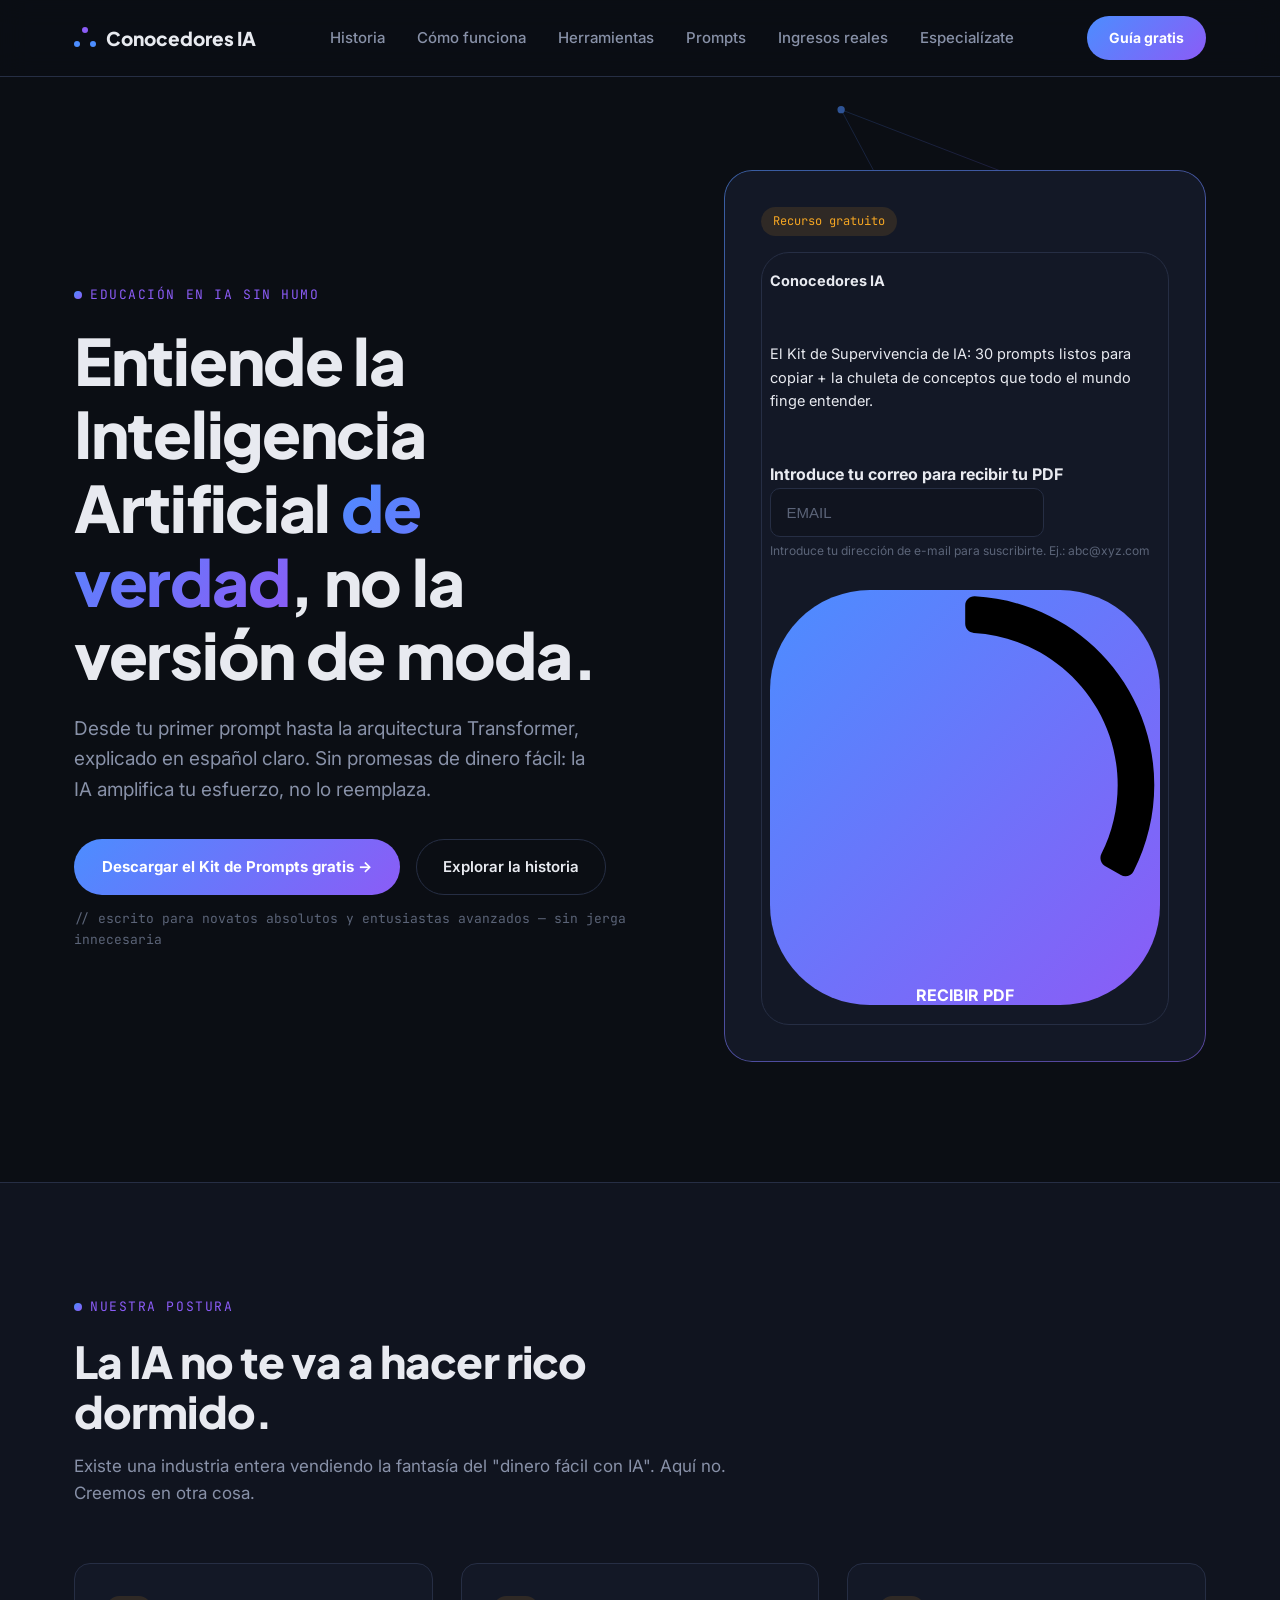
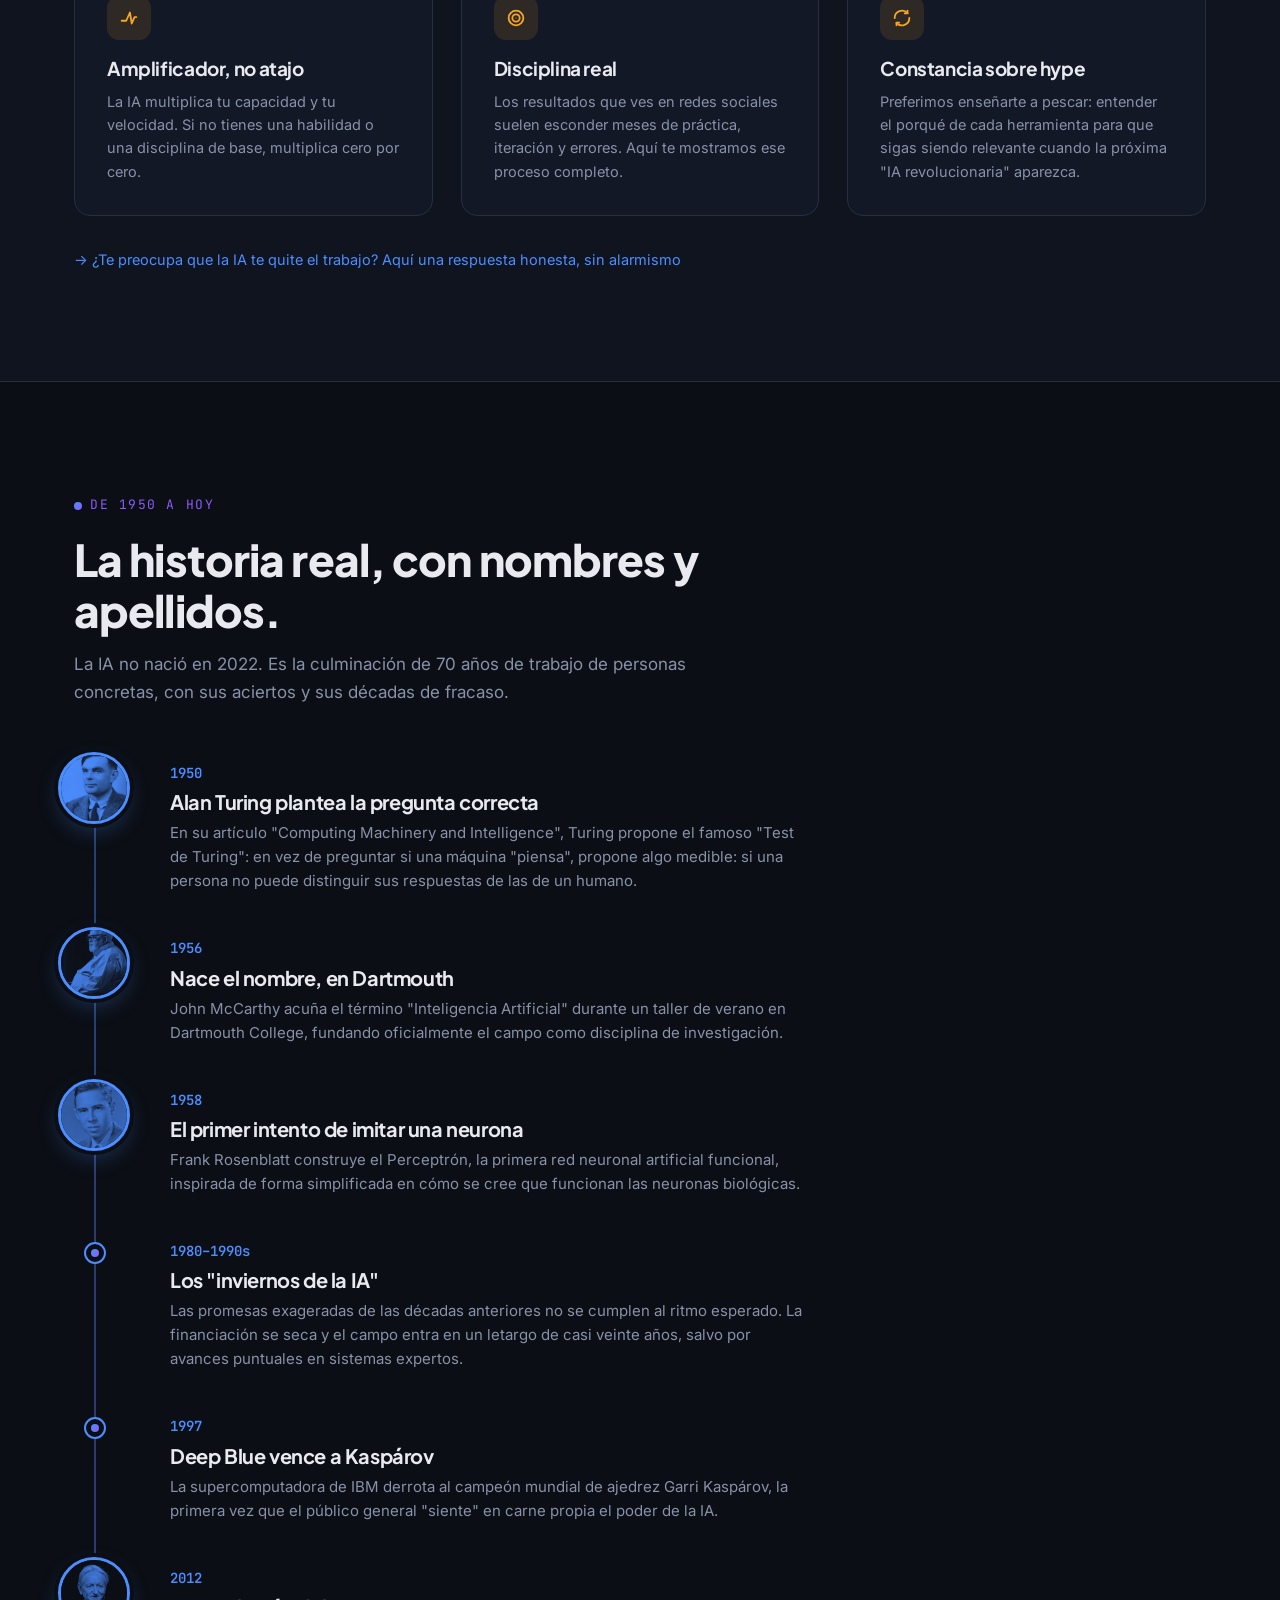
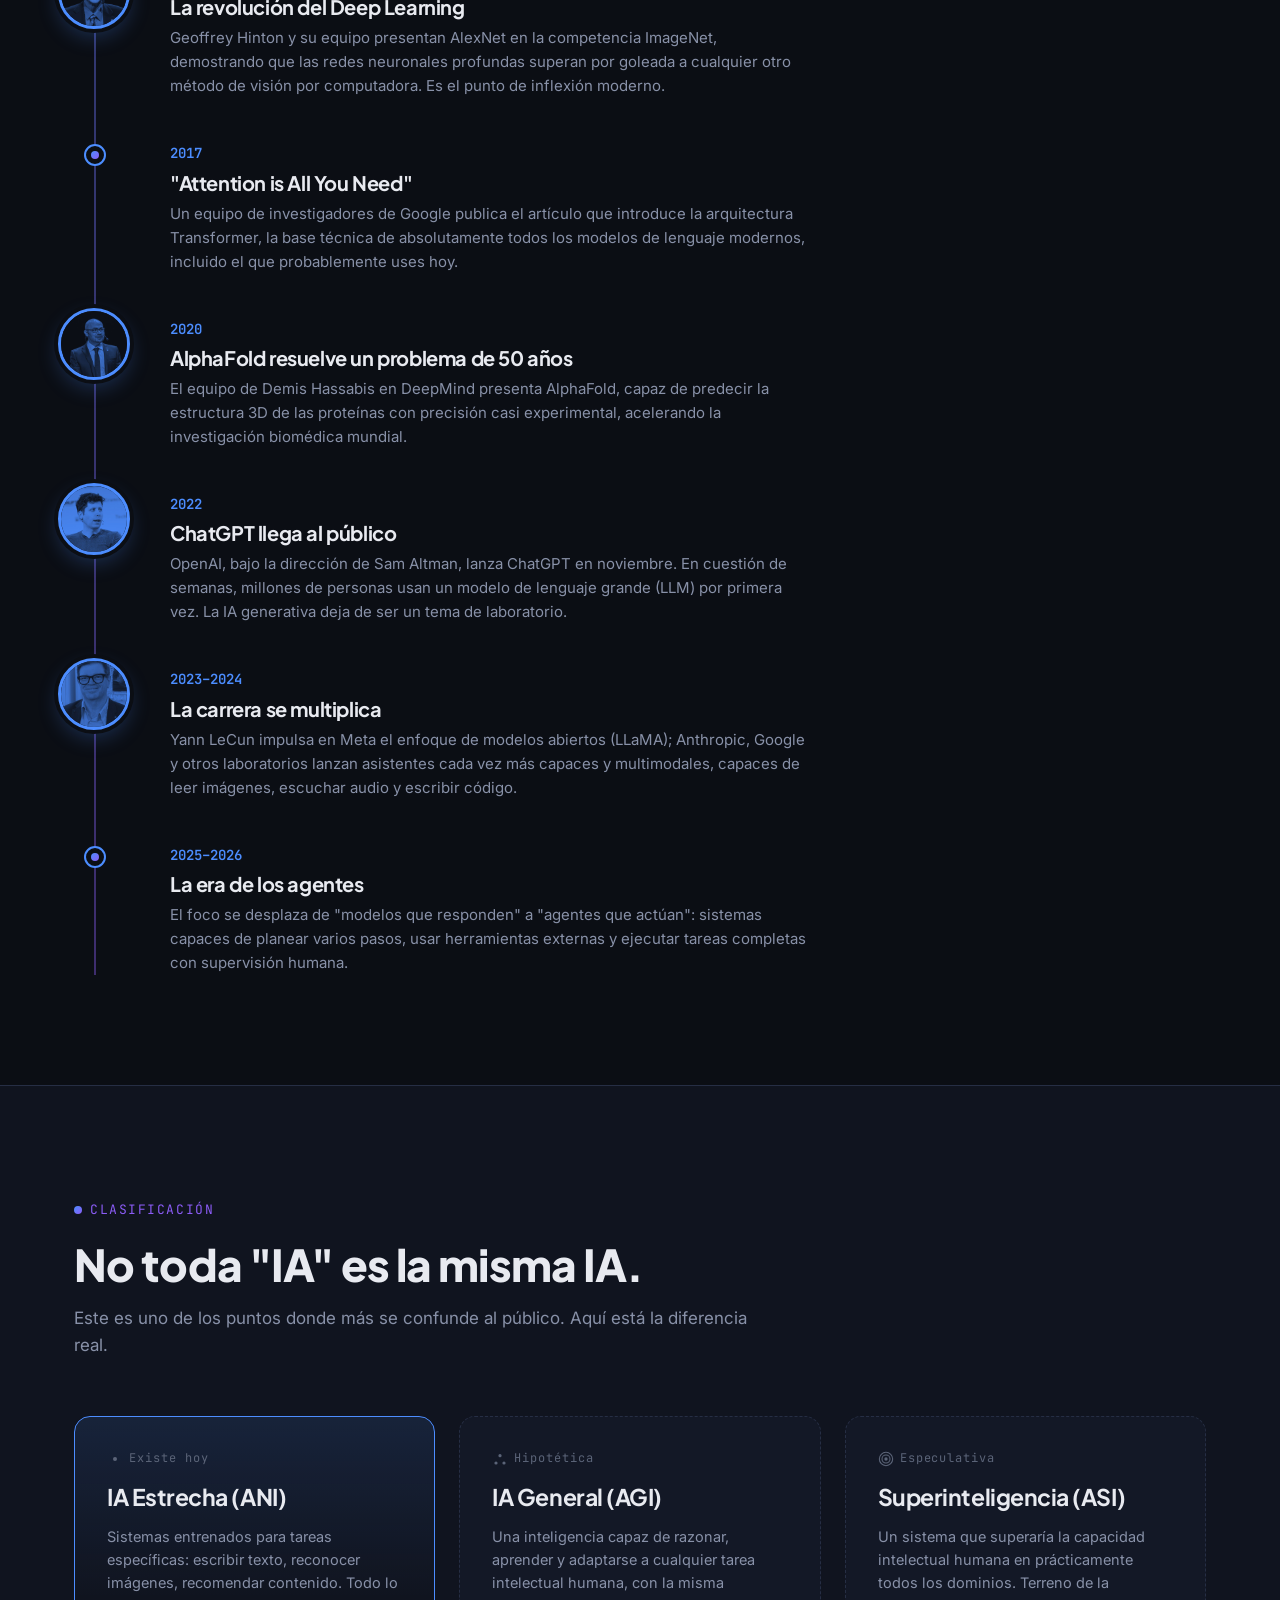
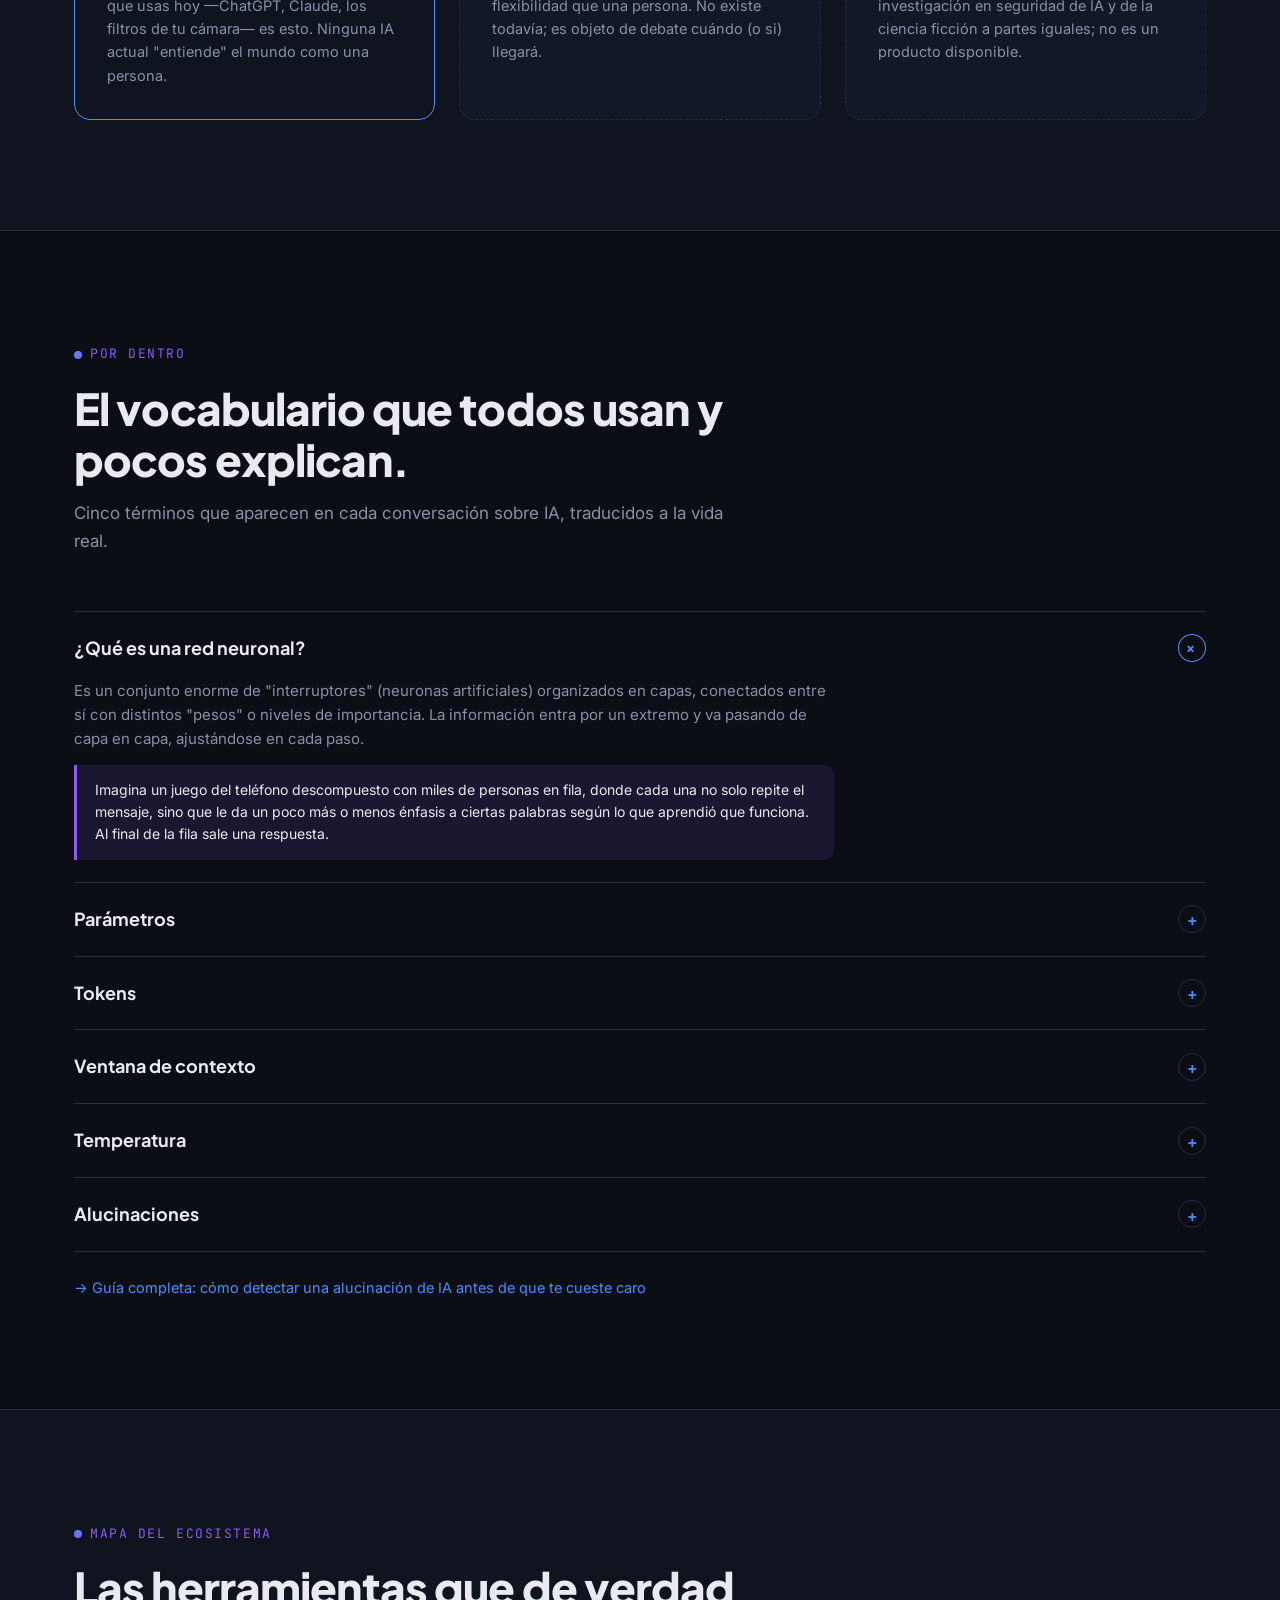
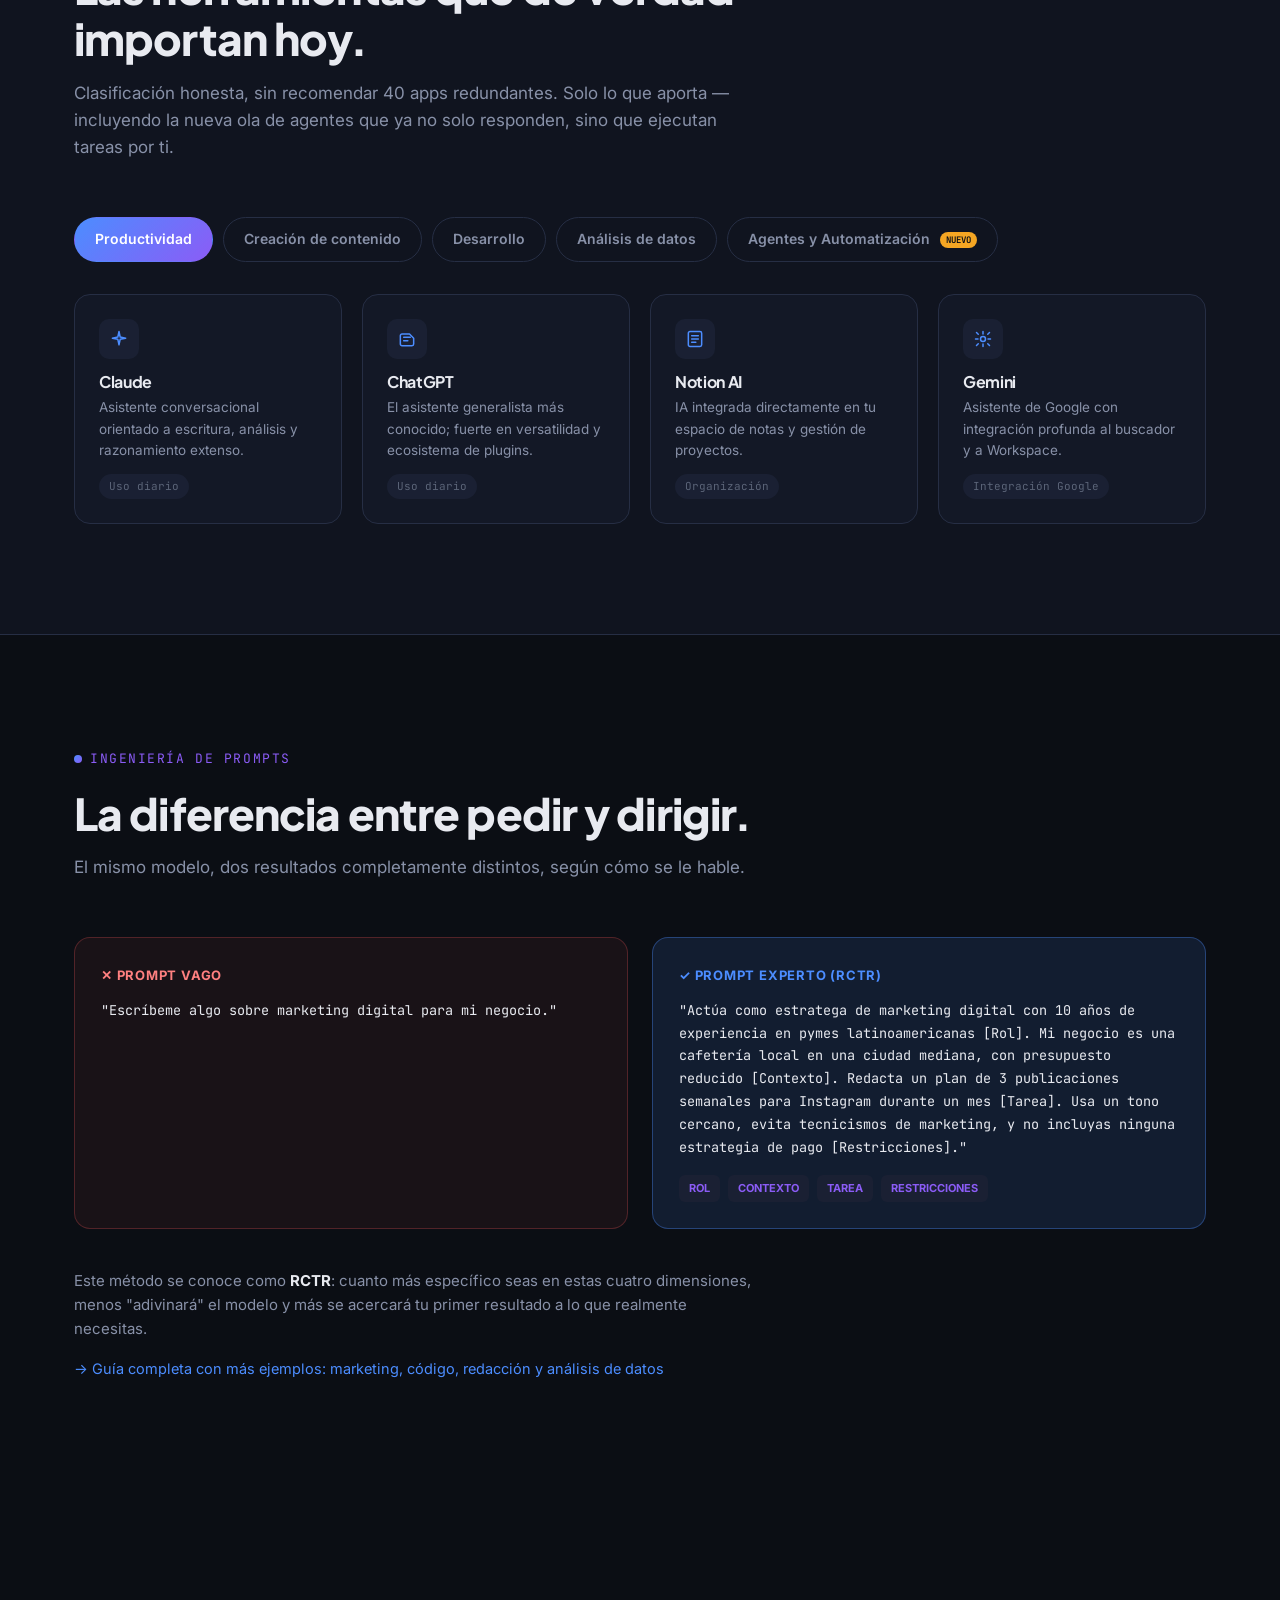
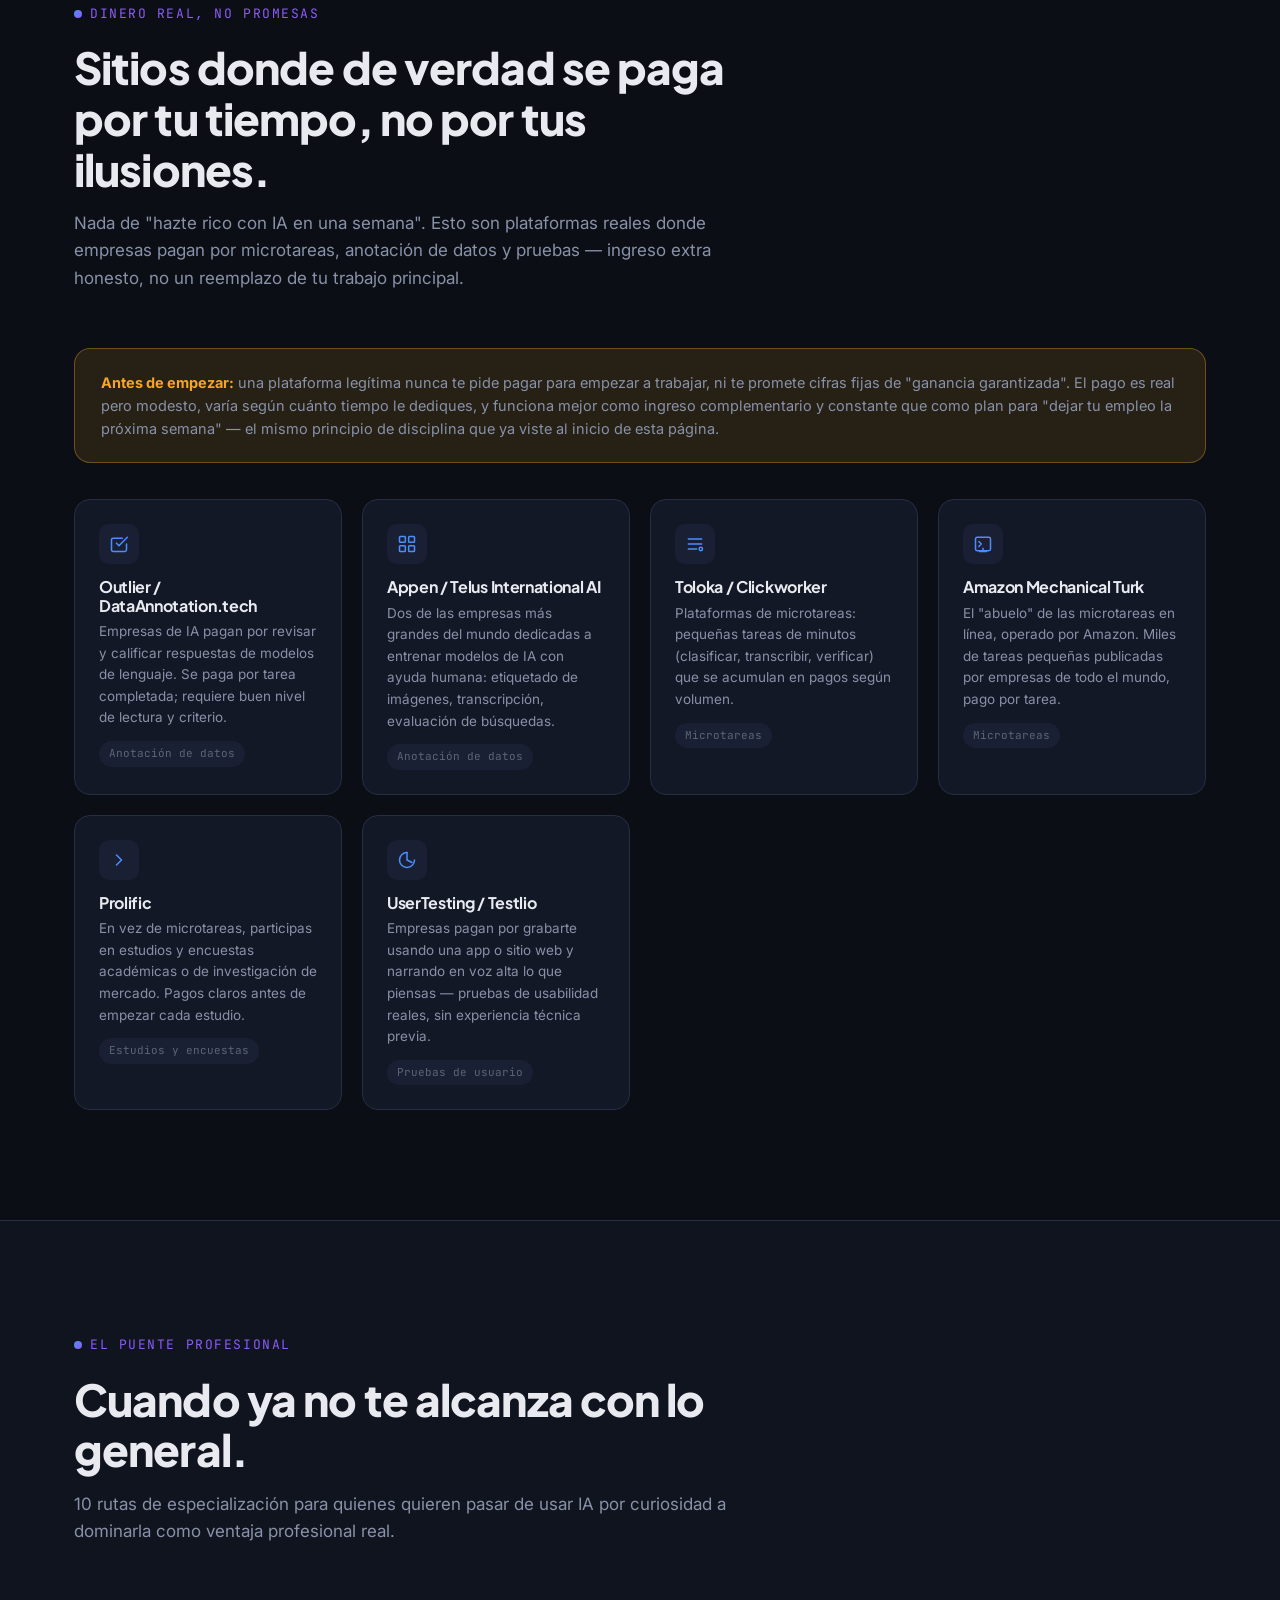
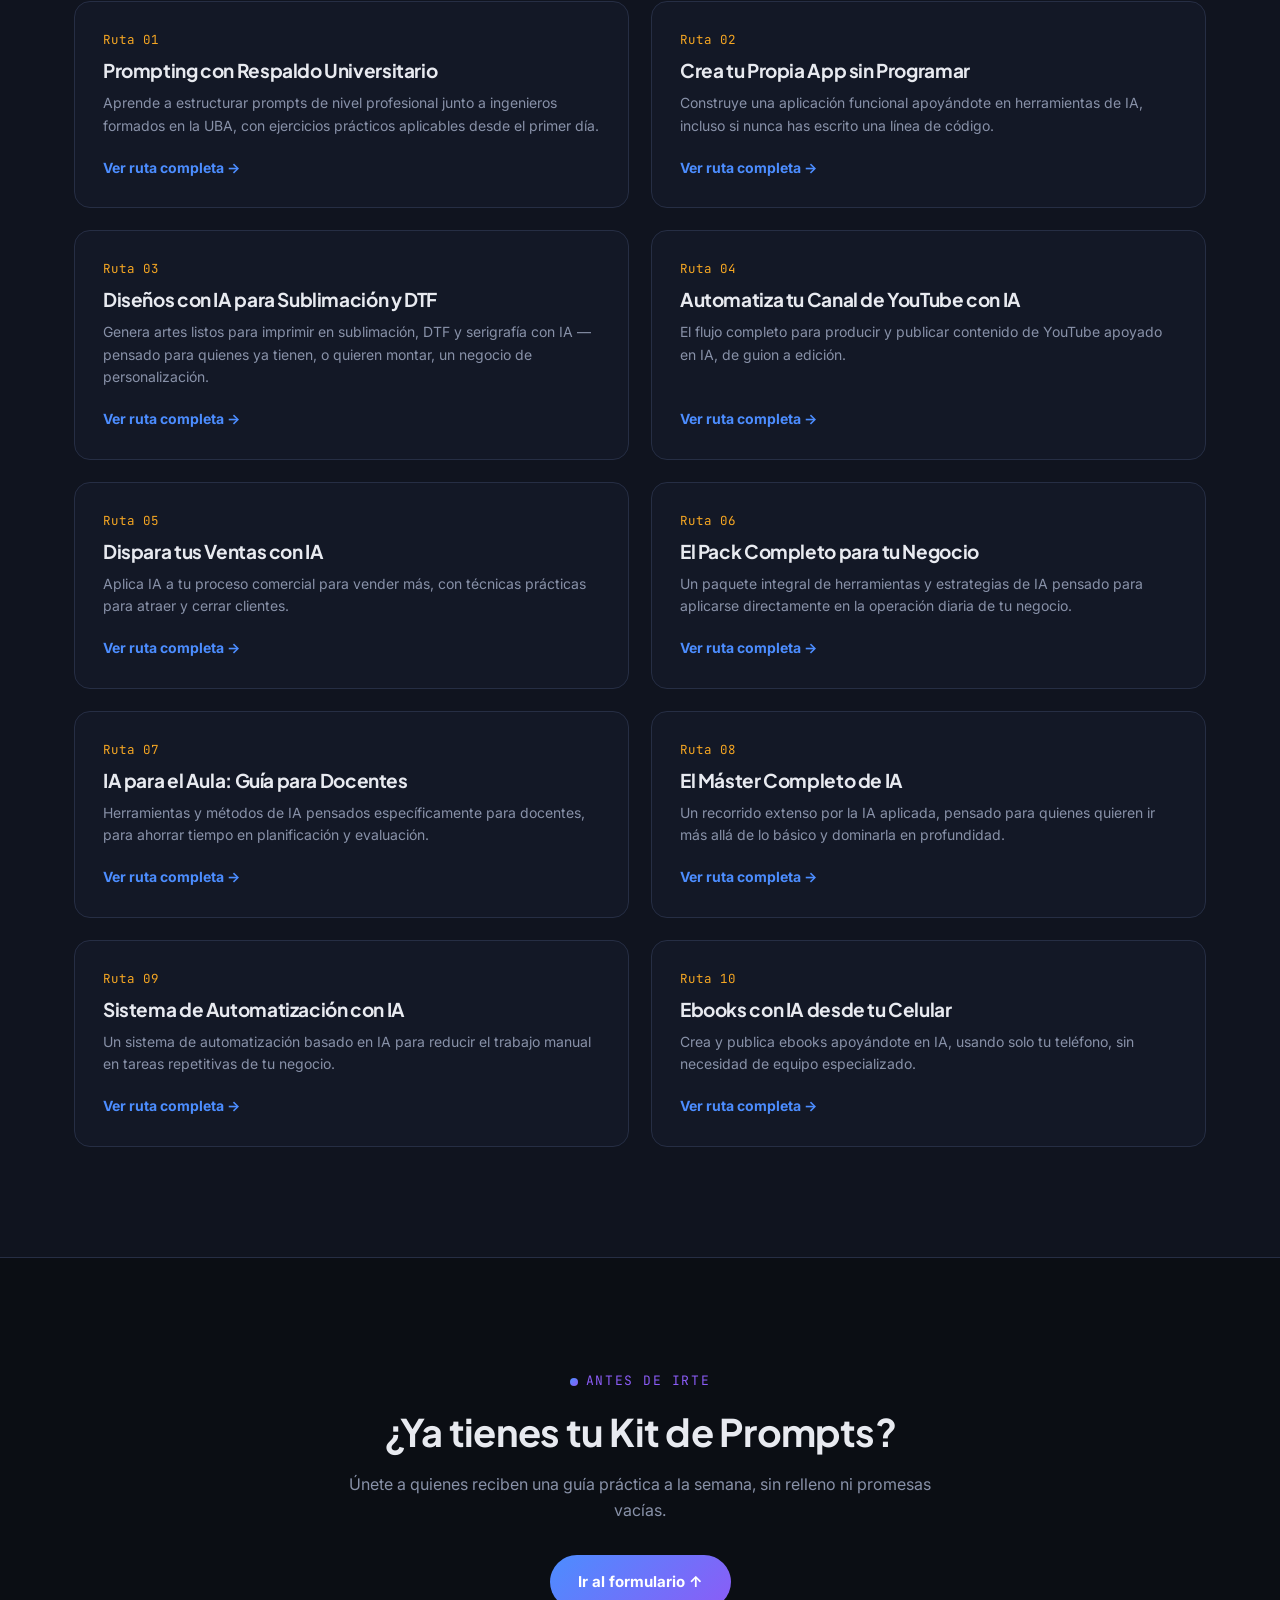
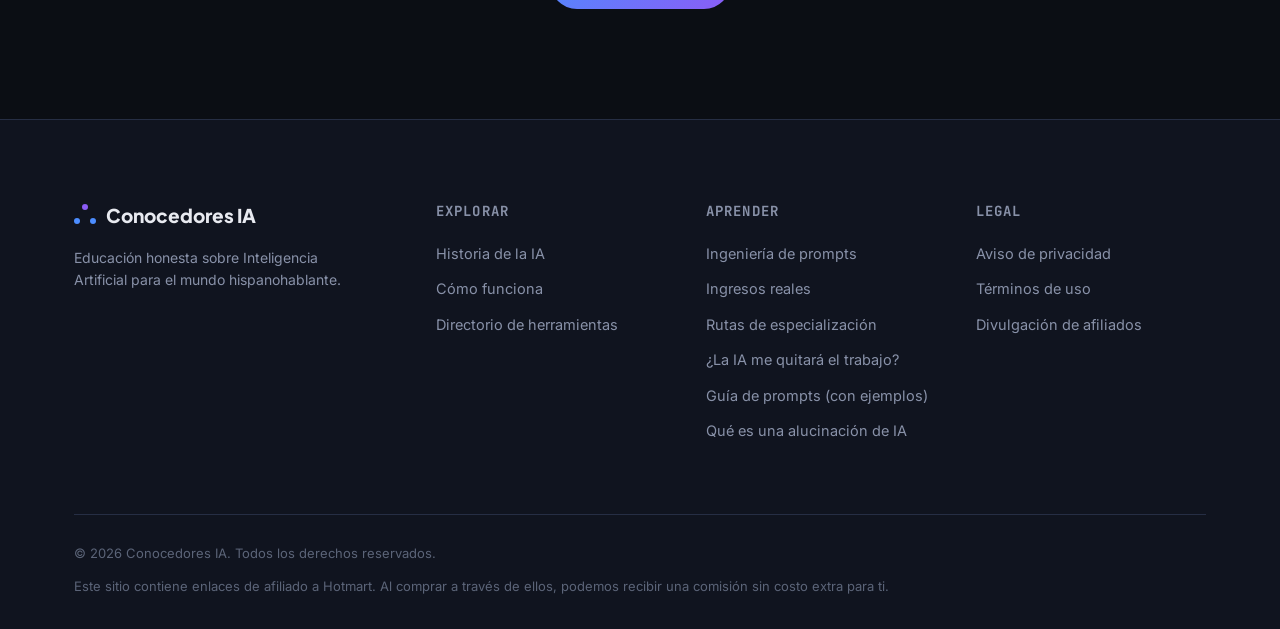
==== commit cc0705c5: "Add files via upload" ====
--- a/index.html
+++ b/index.html
@@ -315,17 +315,28 @@
   display:inline-block; margin-top:12px; font-size:11px; font-family:var(--font-mono);
   padding:4px 10px; border-radius:100px; background:var(--surface-2); color:var(--text-faint);
 }
+.tabs-nav label .badge-new{
+  font-family:var(--font-mono); font-size:9px; background:var(--amber); color:var(--bg);
+  padding:2px 6px; border-radius:100px; margin-left:6px; vertical-align:middle;
+}
+.caution-box{
+  background:var(--amber-soft); border:1px solid rgba(245,166,35,0.35); border-radius:var(--radius-md);
+  padding:22px 26px; margin-bottom:36px; font-size:14.5px; color:var(--text-dim);
+}
+.caution-box strong{color:var(--amber);}
 
 #tab-1:checked ~ .tabs-nav label[for="tab-1"],
 #tab-2:checked ~ .tabs-nav label[for="tab-2"],
 #tab-3:checked ~ .tabs-nav label[for="tab-3"],
-#tab-4:checked ~ .tabs-nav label[for="tab-4"]{
+#tab-4:checked ~ .tabs-nav label[for="tab-4"],
+#tab-5:checked ~ .tabs-nav label[for="tab-5"]{
   background:var(--gradient-1); color:#fff; border-color:transparent;
 }
 #tab-1:checked ~ .panels #panel-1,
 #tab-2:checked ~ .panels #panel-2,
 #tab-3:checked ~ .panels #panel-3,
-#tab-4:checked ~ .panels #panel-4{display:block;}
+#tab-4:checked ~ .panels #panel-4,
+#tab-5:checked ~ .panels #panel-5{display:block;}
 
 /* ---------- PROMPTS: ANTES / DESPUÉS ---------- */
 .prompt-compare{display:grid; grid-template-columns:1fr 1fr; gap:24px; margin-bottom:40px;}
@@ -438,6 +449,7 @@
       <a href="#anatomia">Cómo funciona</a>
       <a href="#directorio">Herramientas</a>
       <a href="#prompts">Prompts</a>
+      <a href="#ingresos">Ingresos reales</a>
       <a href="#cursos">Especialízate</a>
     </div>
     <a href="#hero-form" class="nav-cta">Guía gratis</a>
@@ -448,6 +460,7 @@
     <a href="#anatomia">Cómo funciona</a>
     <a href="#directorio">Herramientas</a>
     <a href="#prompts">Prompts</a>
+    <a href="#ingresos">Ingresos reales</a>
     <a href="#cursos">Especialízate</a>
     <a href="#hero-form" class="nav-cta" style="text-align:center;">Guía gratis</a>
   </div>
@@ -606,6 +619,7 @@
         <p>Preferimos enseñarte a pescar: entender el porqué de cada herramienta para que sigas siendo relevante cuando la próxima "IA revolucionaria" aparezca.</p>
       </div>
     </div>
+    <p style="margin-top:32px; font-size:14.5px; color:var(--text-dim);"><a href="ia-me-va-a-quitar-el-trabajo.html" style="color:var(--blue);">→ ¿Te preocupa que la IA te quite el trabajo? Aquí una respuesta honesta, sin alarmismo</a></p>
   </div>
 </section>
 
@@ -771,6 +785,7 @@
         </div>
       </details>
     </div>
+    <p style="margin-top:24px; font-size:14.5px;"><a href="que-es-una-alucinacion-de-ia.html" style="color:var(--blue);">→ Guía completa: cómo detectar una alucinación de IA antes de que te cueste caro</a></p>
   </div>
 </section>
 
@@ -780,19 +795,21 @@
     <div class="section-head">
       <span class="eyebrow">Mapa del ecosistema</span>
       <h2>Las herramientas que de verdad importan hoy.</h2>
-      <p>Clasificación honesta, sin recomendar 40 apps redundantes. Solo lo que aporta.</p>
+      <p>Clasificación honesta, sin recomendar 40 apps redundantes. Solo lo que aporta — incluyendo la nueva ola de agentes que ya no solo responden, sino que ejecutan tareas por ti.</p>
     </div>
 
     <input type="radio" name="tabs" id="tab-1" class="tabs-input" checked>
     <input type="radio" name="tabs" id="tab-2" class="tabs-input">
     <input type="radio" name="tabs" id="tab-3" class="tabs-input">
     <input type="radio" name="tabs" id="tab-4" class="tabs-input">
+    <input type="radio" name="tabs" id="tab-5" class="tabs-input">
 
     <div class="tabs-nav">
       <label for="tab-1">Productividad</label>
       <label for="tab-2">Creación de contenido</label>
       <label for="tab-3">Desarrollo</label>
       <label for="tab-4">Análisis de datos</label>
+      <label for="tab-5">Agentes y Automatización <span class="badge-new">NUEVO</span></label>
     </div>
 
     <div class="panels">
@@ -825,6 +842,18 @@
           <div class="tool-card"><div class="tool-logo"><svg viewBox="0 0 24 24"><path d="M4 20V10M10 20V4M16 20v-7M22 20H2"/></svg></div><h4>Julius AI</h4><p>Análisis de datos y hojas de cálculo mediante lenguaje natural.</p><span class="honest-tag">Datos</span></div>
         </div>
       </div>
+      <div class="tab-panel" id="panel-5">
+        <p style="color:var(--text-dim); font-size:14.5px; max-width:640px; margin-bottom:24px;">
+          Un asistente como ChatGPT o Claude te <em>responde</em> cuando le preguntas. Un <strong style="color:var(--text);">agente</strong> va un paso más allá: puede leer un correo, decidir qué hacer con él, mover datos entre dos apps distintas y avisarte solo cuando termina, sin que tú estés dando cada instrucción una por una. Estas herramientas conectan y automatizan procesos completos, no solo generan texto.
+        </p>
+        <div class="tools-grid">
+          <div class="tool-card"><div class="tool-logo"><svg viewBox="0 0 24 24"><circle cx="9" cy="12" r="5"/><circle cx="15" cy="12" r="5"/></svg></div><h4>Make</h4><p>Conecta tus apps (correo, hojas de cálculo, redes sociales) en flujos visuales que se ejecutan solos, sin escribir código.</p><span class="honest-tag">No-code</span></div>
+          <div class="tool-card"><div class="tool-logo"><svg viewBox="0 0 24 24"><path d="M13 2L4 14h6l-1 8 9-12h-6l1-8Z"/></svg></div><h4>Zapier</h4><p>El pionero de la automatización entre apps: "cuando pase X, haz Y" — con miles de aplicaciones ya conectadas.</p><span class="honest-tag">No-code</span></div>
+          <div class="tool-card"><div class="tool-logo"><svg viewBox="0 0 24 24"><circle cx="6" cy="7" r="2"/><circle cx="18" cy="7" r="2"/><circle cx="12" cy="18" r="2"/><path d="M6 9l6 7M18 9l-6 7M8 7h8"/></svg></div><h4>CrewAI</h4><p>Orquesta varios "agentes" de IA que se reparten tareas entre sí, como un equipo, para resolver un problema complejo.</p><span class="honest-tag">Requiere algo de código</span></div>
+          <div class="tool-card"><div class="tool-logo"><svg viewBox="0 0 24 24"><rect x="3" y="4" width="6" height="4" rx="1"/><rect x="15" y="4" width="6" height="4" rx="1"/><rect x="9" y="16" width="6" height="4" rx="1"/><path d="M6 8v4h12V8M12 12v4"/></svg></div><h4>Langflow</h4><p>Diseña flujos de agentes de IA arrastrando bloques visuales, ideal si quieres experimentar sin programar desde cero.</p><span class="honest-tag">No-code / low-code</span></div>
+          <div class="tool-card"><div class="tool-logo"><svg viewBox="0 0 24 24"><circle cx="5" cy="5" r="2"/><circle cx="19" cy="5" r="2"/><circle cx="12" cy="19" r="2"/><circle cx="12" cy="12" r="2"/><path d="M6.5 6l4 4M17.5 6l-4 4M12 14v3"/></svg></div><h4>n8n</h4><p>Alternativa de código abierto a Zapier/Make, con más control técnico para quien quiere personalizar cada paso.</p><span class="honest-tag">Open source</span></div>
+        </div>
+      </div>
     </div>
   </div>
 </section>
@@ -852,6 +881,61 @@
       </div>
     </div>
     <p style="color:var(--text-dim); font-size:15px; max-width:680px;">Este método se conoce como <strong style="color:var(--text);">RCTR</strong>: cuanto más específico seas en estas cuatro dimensiones, menos "adivinará" el modelo y más se acercará tu primer resultado a lo que realmente necesitas.</p>
+    <p style="margin-top:16px; font-size:14.5px;"><a href="como-escribir-mejores-prompts.html" style="color:var(--blue);">→ Guía completa con más ejemplos: marketing, código, redacción y análisis de datos</a></p>
+  </div>
+</section>
+
+<!-- ============ INGRESOS REALES SIN PROGRAMAR ============ -->
+<section id="ingresos" class="reveal">
+  <div class="wrap">
+    <div class="section-head">
+      <span class="eyebrow">Dinero real, no promesas</span>
+      <h2>Sitios donde de verdad se paga por tu tiempo, no por tus ilusiones.</h2>
+      <p>Nada de "hazte rico con IA en una semana". Esto son plataformas reales donde empresas pagan por microtareas, anotación de datos y pruebas — ingreso extra honesto, no un reemplazo de tu trabajo principal.</p>
+    </div>
+
+    <div class="caution-box">
+      <strong>Antes de empezar:</strong> una plataforma legítima nunca te pide pagar para empezar a trabajar, ni te promete cifras fijas de "ganancia garantizada". El pago es real pero modesto, varía según cuánto tiempo le dediques, y funciona mejor como ingreso complementario y constante que como plan para "dejar tu empleo la próxima semana" — el mismo principio de disciplina que ya viste al inicio de esta página.
+    </div>
+
+    <div class="tools-grid">
+      <div class="tool-card">
+        <div class="tool-logo"><svg viewBox="0 0 24 24"><path d="M9 11l3 3L22 4M21 12v7a2 2 0 0 1-2 2H5a2 2 0 0 1-2-2V7a2 2 0 0 1 2-2h11"/></svg></div>
+        <h4>Outlier / DataAnnotation.tech</h4>
+        <p>Empresas de IA pagan por revisar y calificar respuestas de modelos de lenguaje. Se paga por tarea completada; requiere buen nivel de lectura y criterio.</p>
+        <span class="honest-tag">Anotación de datos</span>
+      </div>
+      <div class="tool-card">
+        <div class="tool-logo"><svg viewBox="0 0 24 24"><rect x="3" y="3" width="7" height="7" rx="1"/><rect x="14" y="3" width="7" height="7" rx="1"/><rect x="3" y="14" width="7" height="7" rx="1"/><rect x="14" y="14" width="7" height="7" rx="1"/></svg></div>
+        <h4>Appen / Telus International AI</h4>
+        <p>Dos de las empresas más grandes del mundo dedicadas a entrenar modelos de IA con ayuda humana: etiquetado de imágenes, transcripción, evaluación de búsquedas.</p>
+        <span class="honest-tag">Anotación de datos</span>
+      </div>
+      <div class="tool-card">
+        <div class="tool-logo"><svg viewBox="0 0 24 24"><path d="M4 6h16M4 12h16M4 18h10"/><circle cx="19" cy="18" r="2"/></svg></div>
+        <h4>Toloka / Clickworker</h4>
+        <p>Plataformas de microtareas: pequeñas tareas de minutos (clasificar, transcribir, verificar) que se acumulan en pagos según volumen.</p>
+        <span class="honest-tag">Microtareas</span>
+      </div>
+      <div class="tool-card">
+        <div class="tool-logo"><svg viewBox="0 0 24 24"><rect x="3" y="4" width="18" height="16" rx="2"/><path d="M8 21h8M12 17v4"/><path d="M7 9l3 3-3 3"/></svg></div>
+        <h4>Amazon Mechanical Turk</h4>
+        <p>El "abuelo" de las microtareas en línea, operado por Amazon. Miles de tareas pequeñas publicadas por empresas de todo el mundo, pago por tarea.</p>
+        <span class="honest-tag">Microtareas</span>
+      </div>
+      <div class="tool-card">
+        <div class="tool-logo"><svg viewBox="0 0 24 24"><path d="M9 18l6-6-6-6"/></svg></div>
+        <h4>Prolific</h4>
+        <p>En vez de microtareas, participas en estudios y encuestas académicas o de investigación de mercado. Pagos claros antes de empezar cada estudio.</p>
+        <span class="honest-tag">Estudios y encuestas</span>
+      </div>
+      <div class="tool-card">
+        <div class="tool-logo"><svg viewBox="0 0 24 24"><path d="M12 3a9 9 0 1 0 9 9"/><path d="M12 3v9l6 3"/></svg></div>
+        <h4>UserTesting / Testlio</h4>
+        <p>Empresas pagan por grabarte usando una app o sitio web y narrando en voz alta lo que piensas — pruebas de usabilidad reales, sin experiencia técnica previa.</p>
+        <span class="honest-tag">Pruebas de usuario</span>
+      </div>
+    </div>
   </div>
 </section>
 
@@ -979,7 +1063,11 @@
         <h5>Aprender</h5>
         <ul>
           <li><a href="#prompts">Ingeniería de prompts</a></li>
+          <li><a href="#ingresos">Ingresos reales</a></li>
           <li><a href="#cursos">Rutas de especialización</a></li>
+          <li><a href="ia-me-va-a-quitar-el-trabajo.html">¿La IA me quitará el trabajo?</a></li>
+          <li><a href="como-escribir-mejores-prompts.html">Guía de prompts (con ejemplos)</a></li>
+          <li><a href="que-es-una-alucinacion-de-ia.html">Qué es una alucinación de IA</a></li>
         </ul>
       </div>
       <div>
